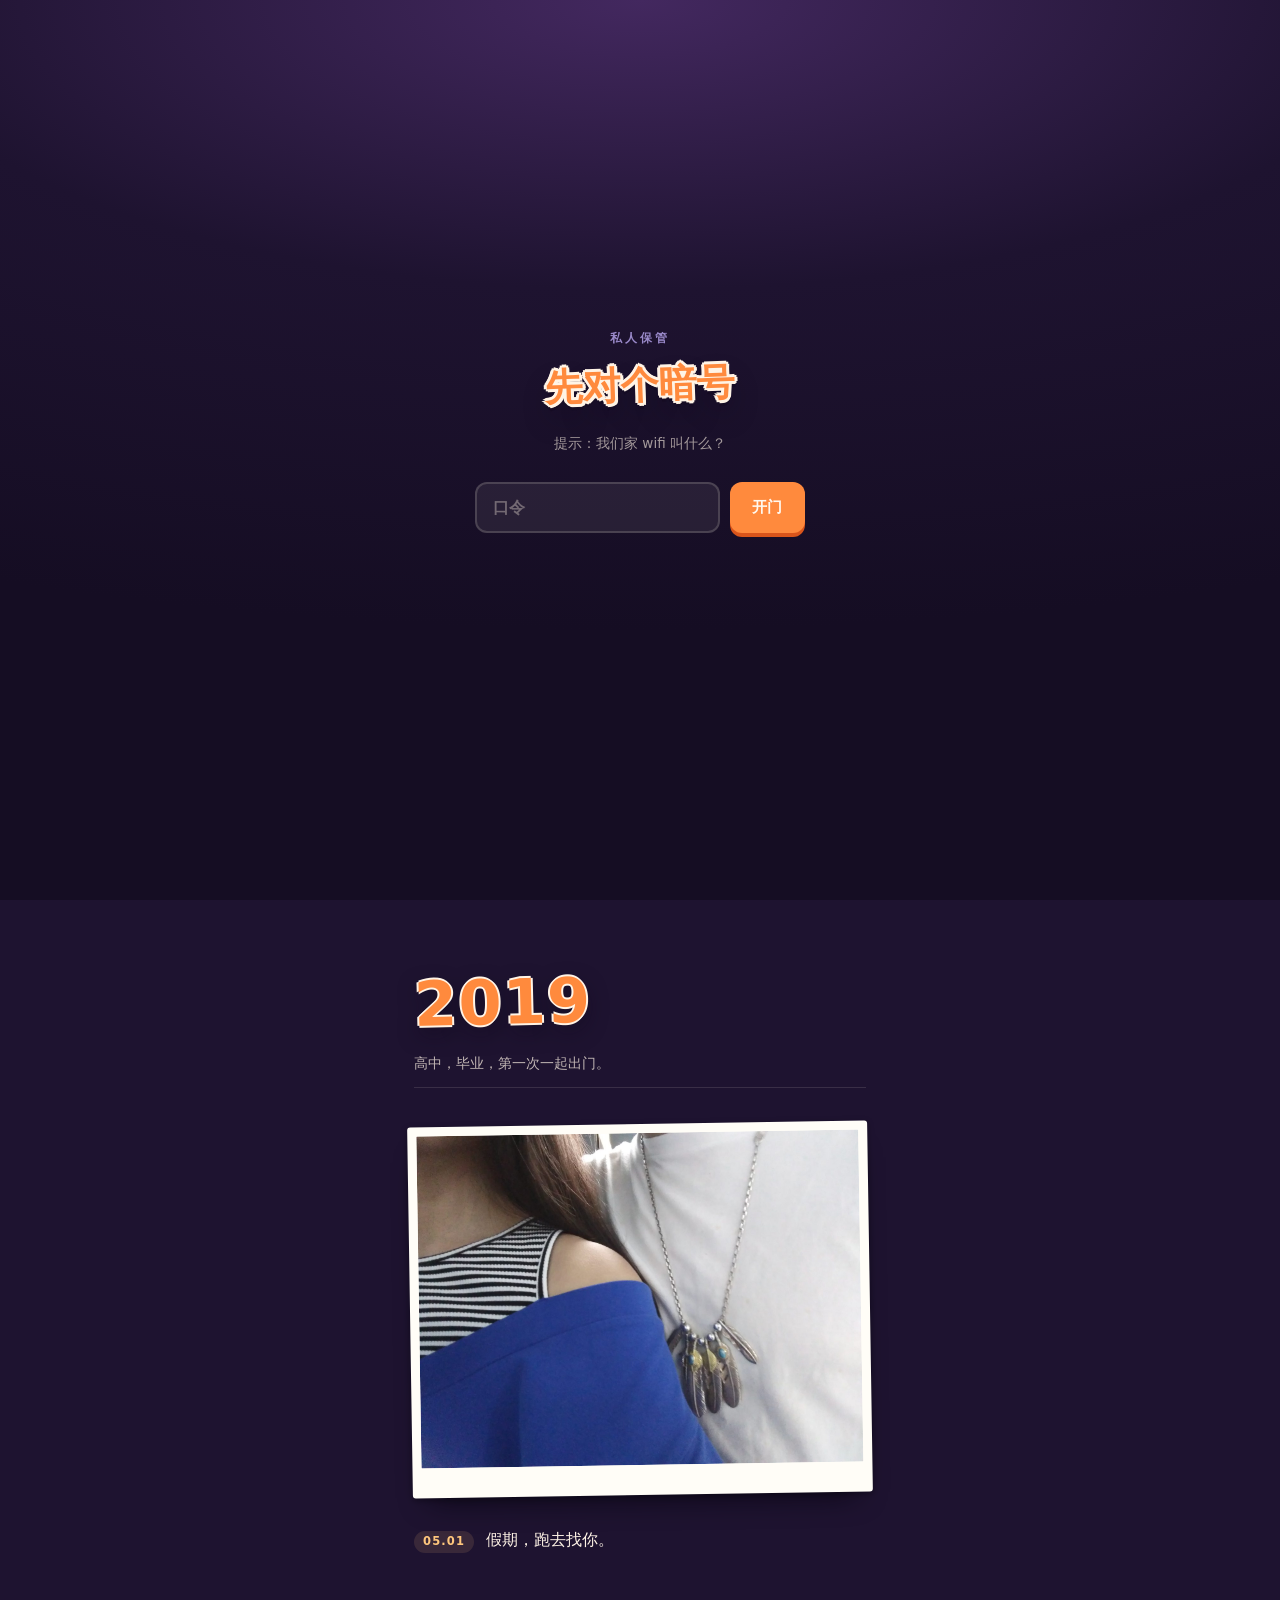
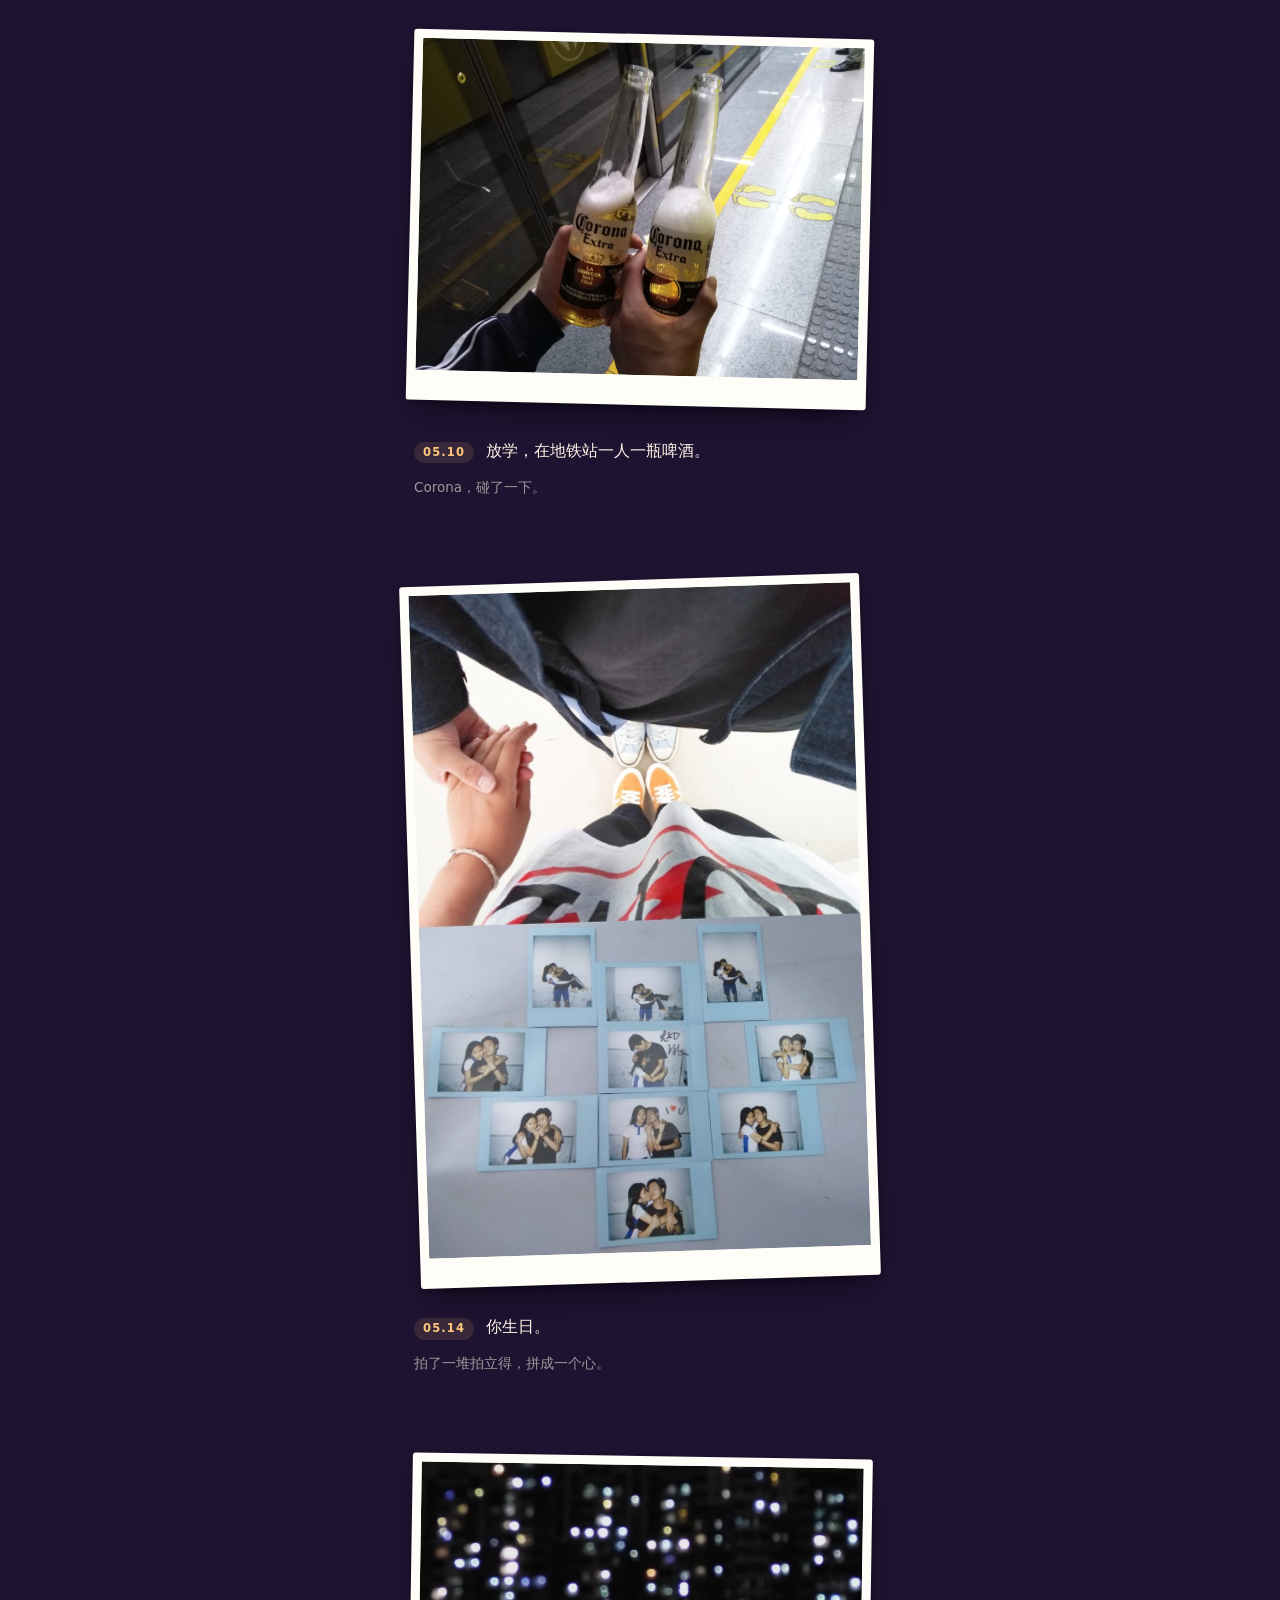
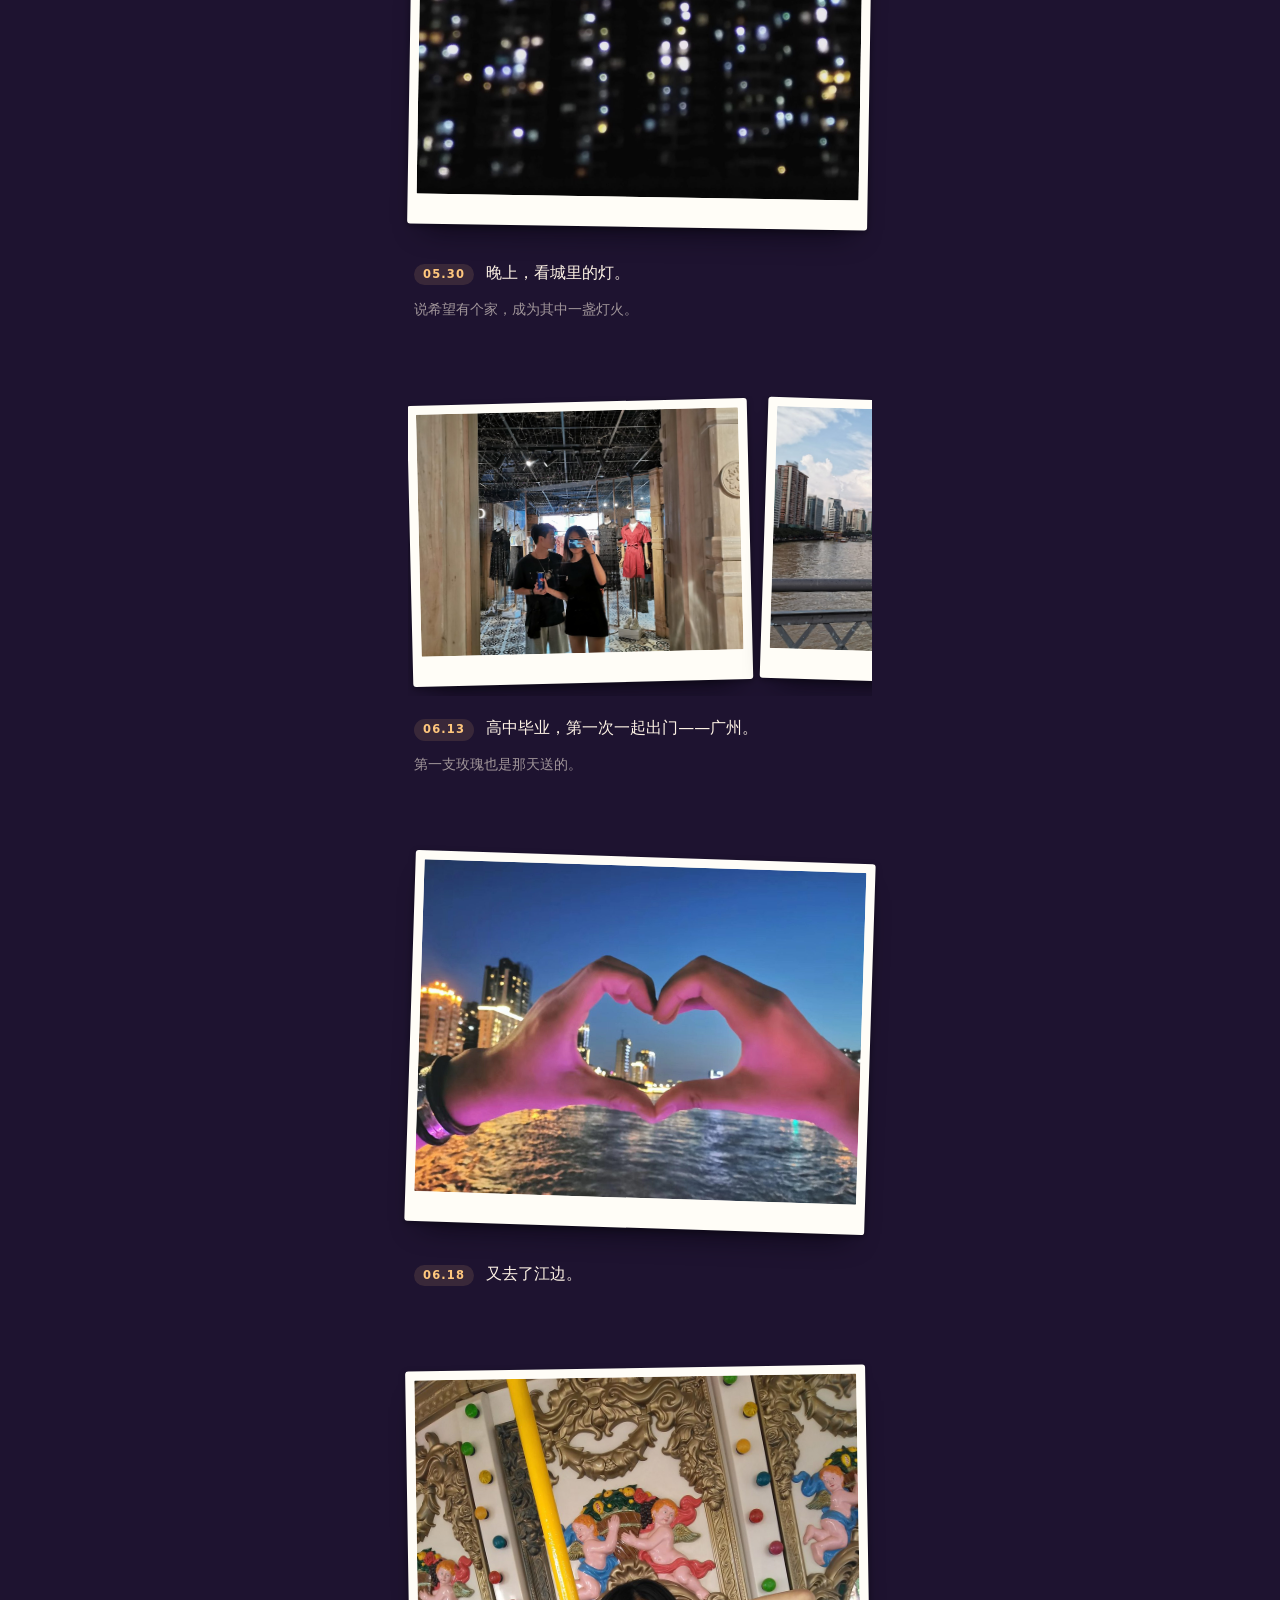
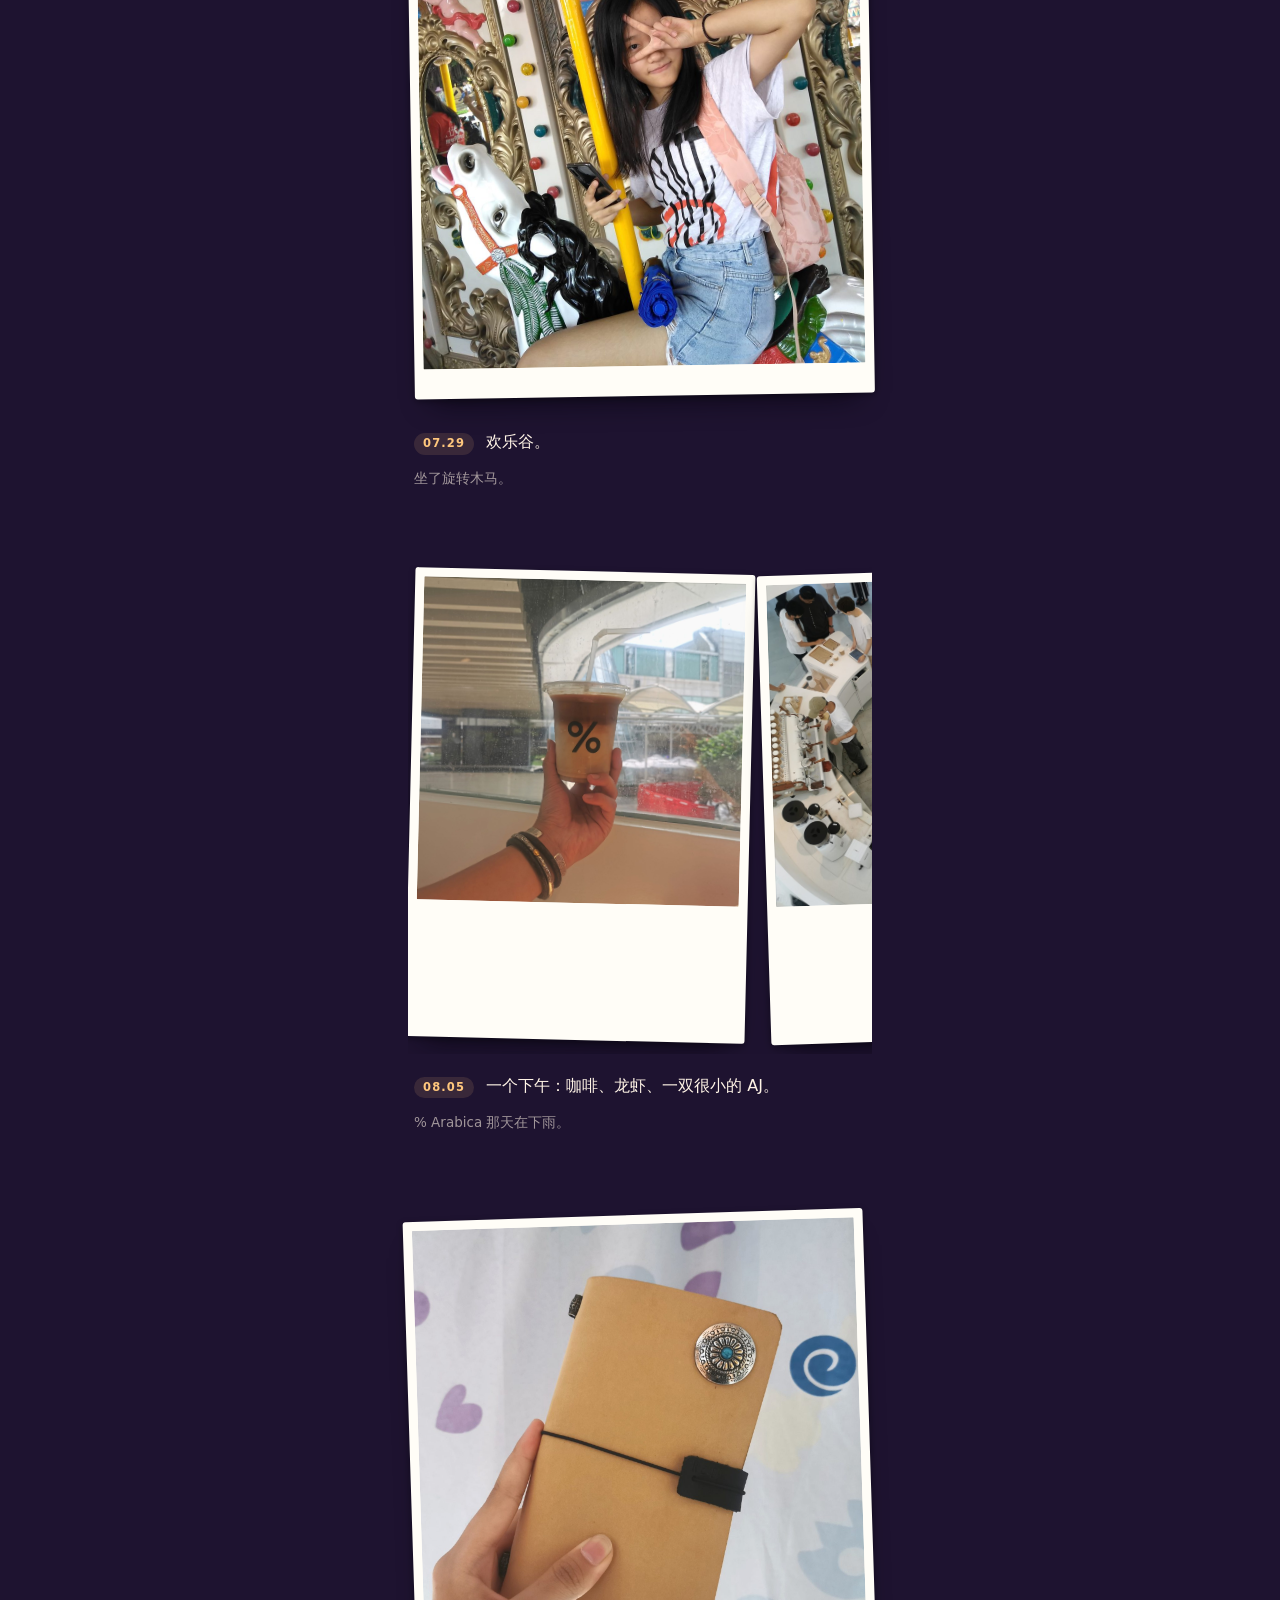
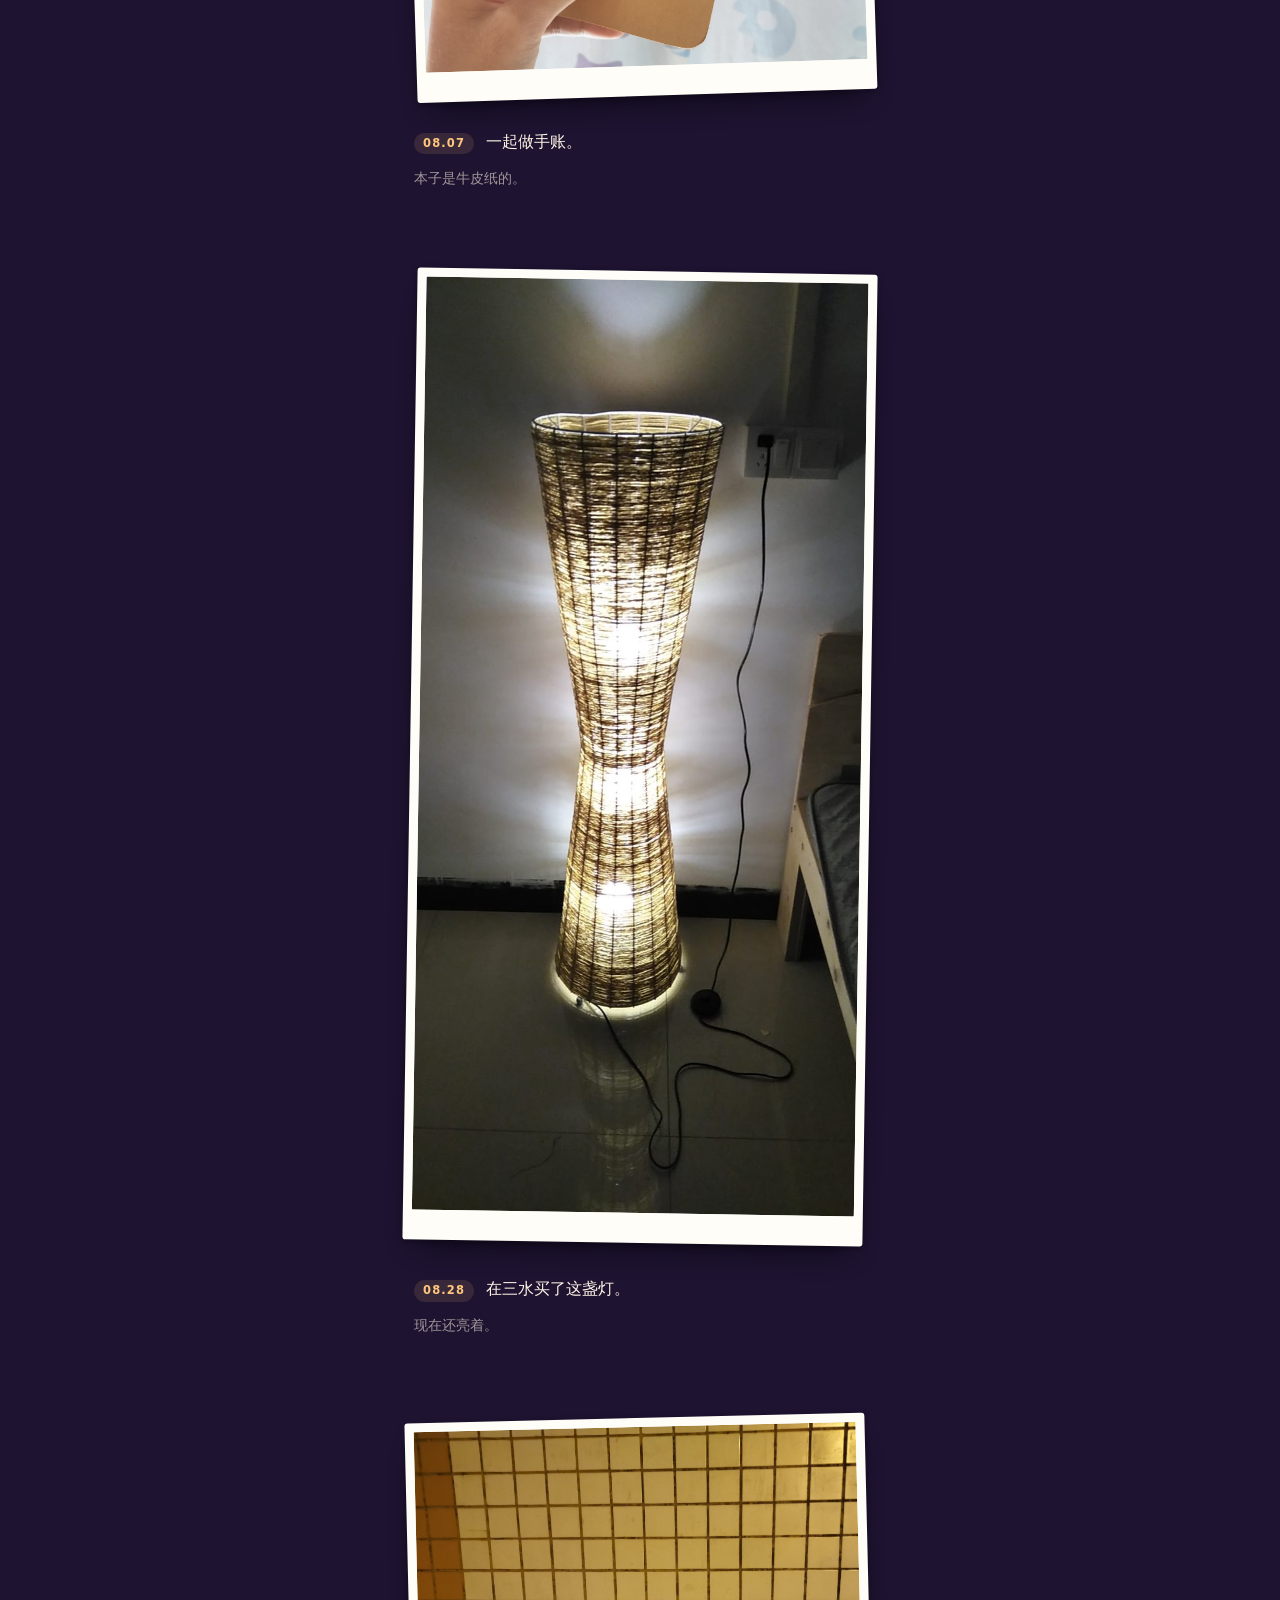
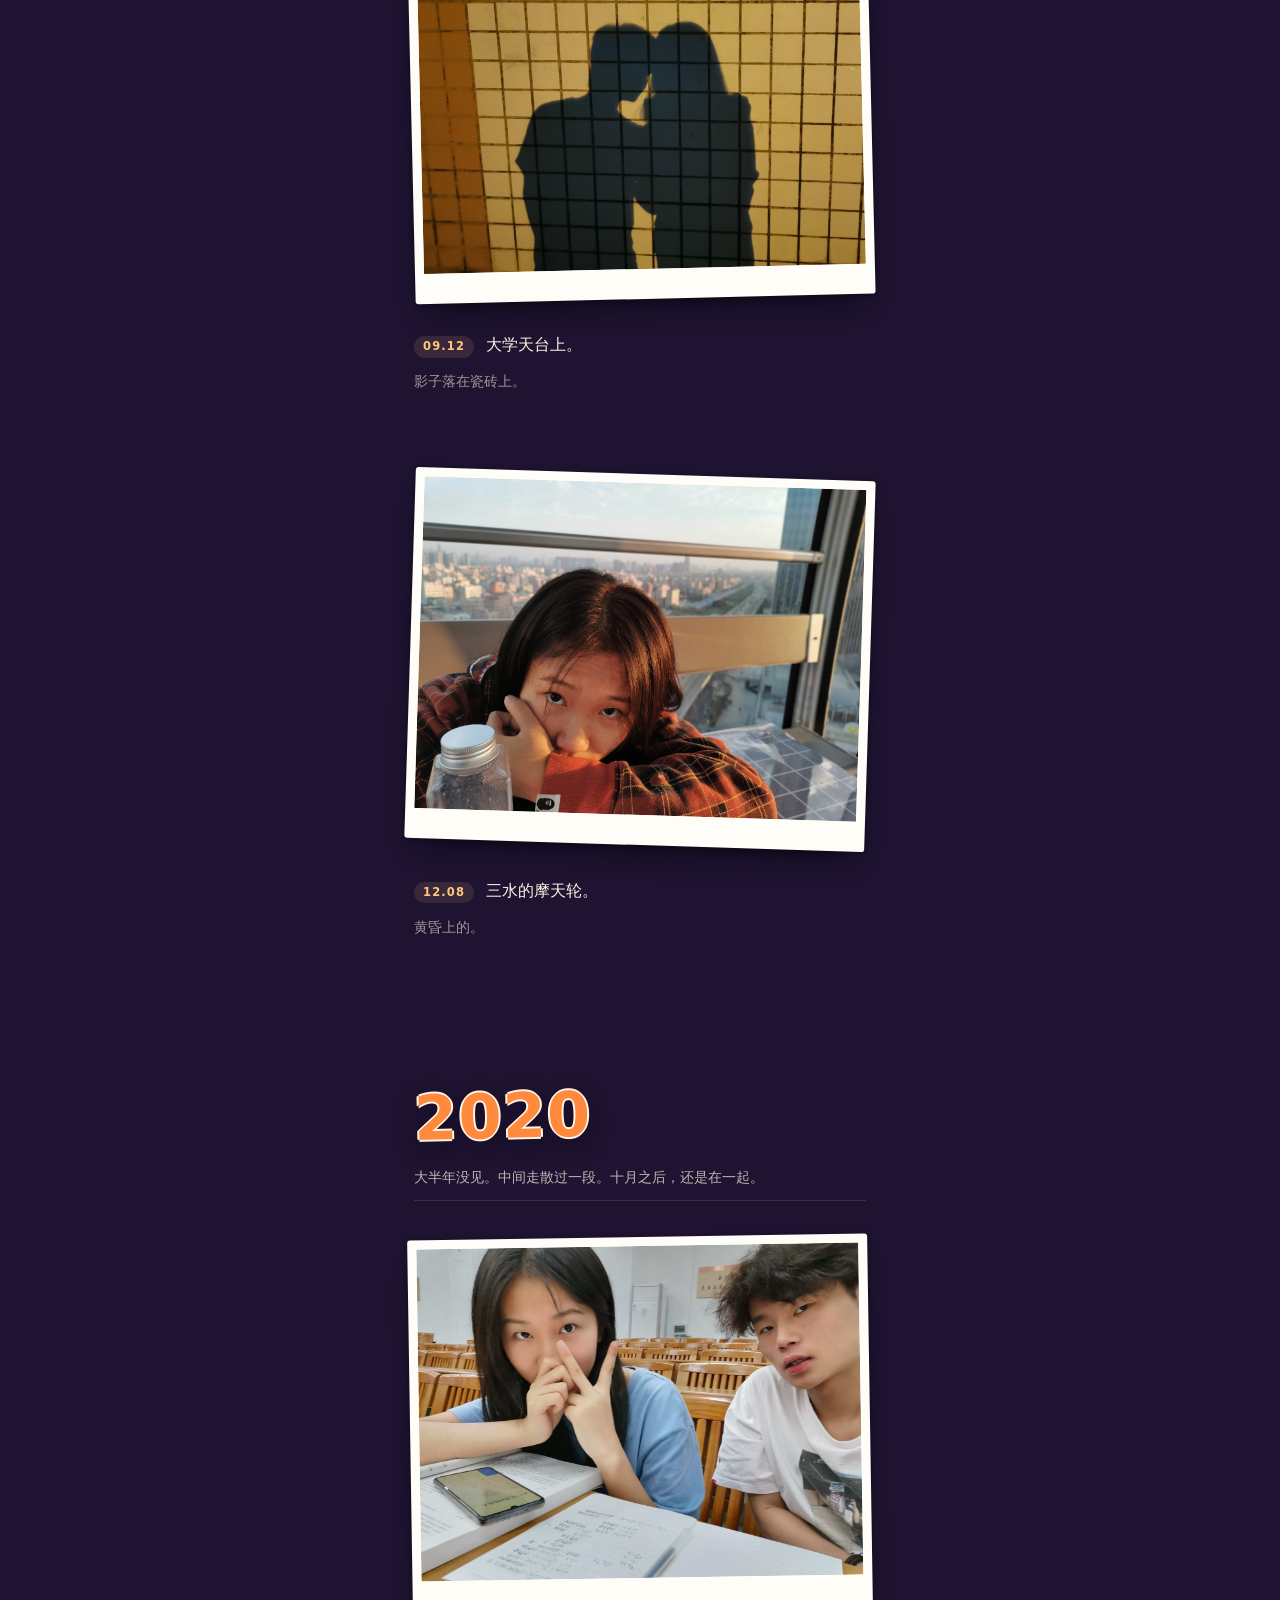
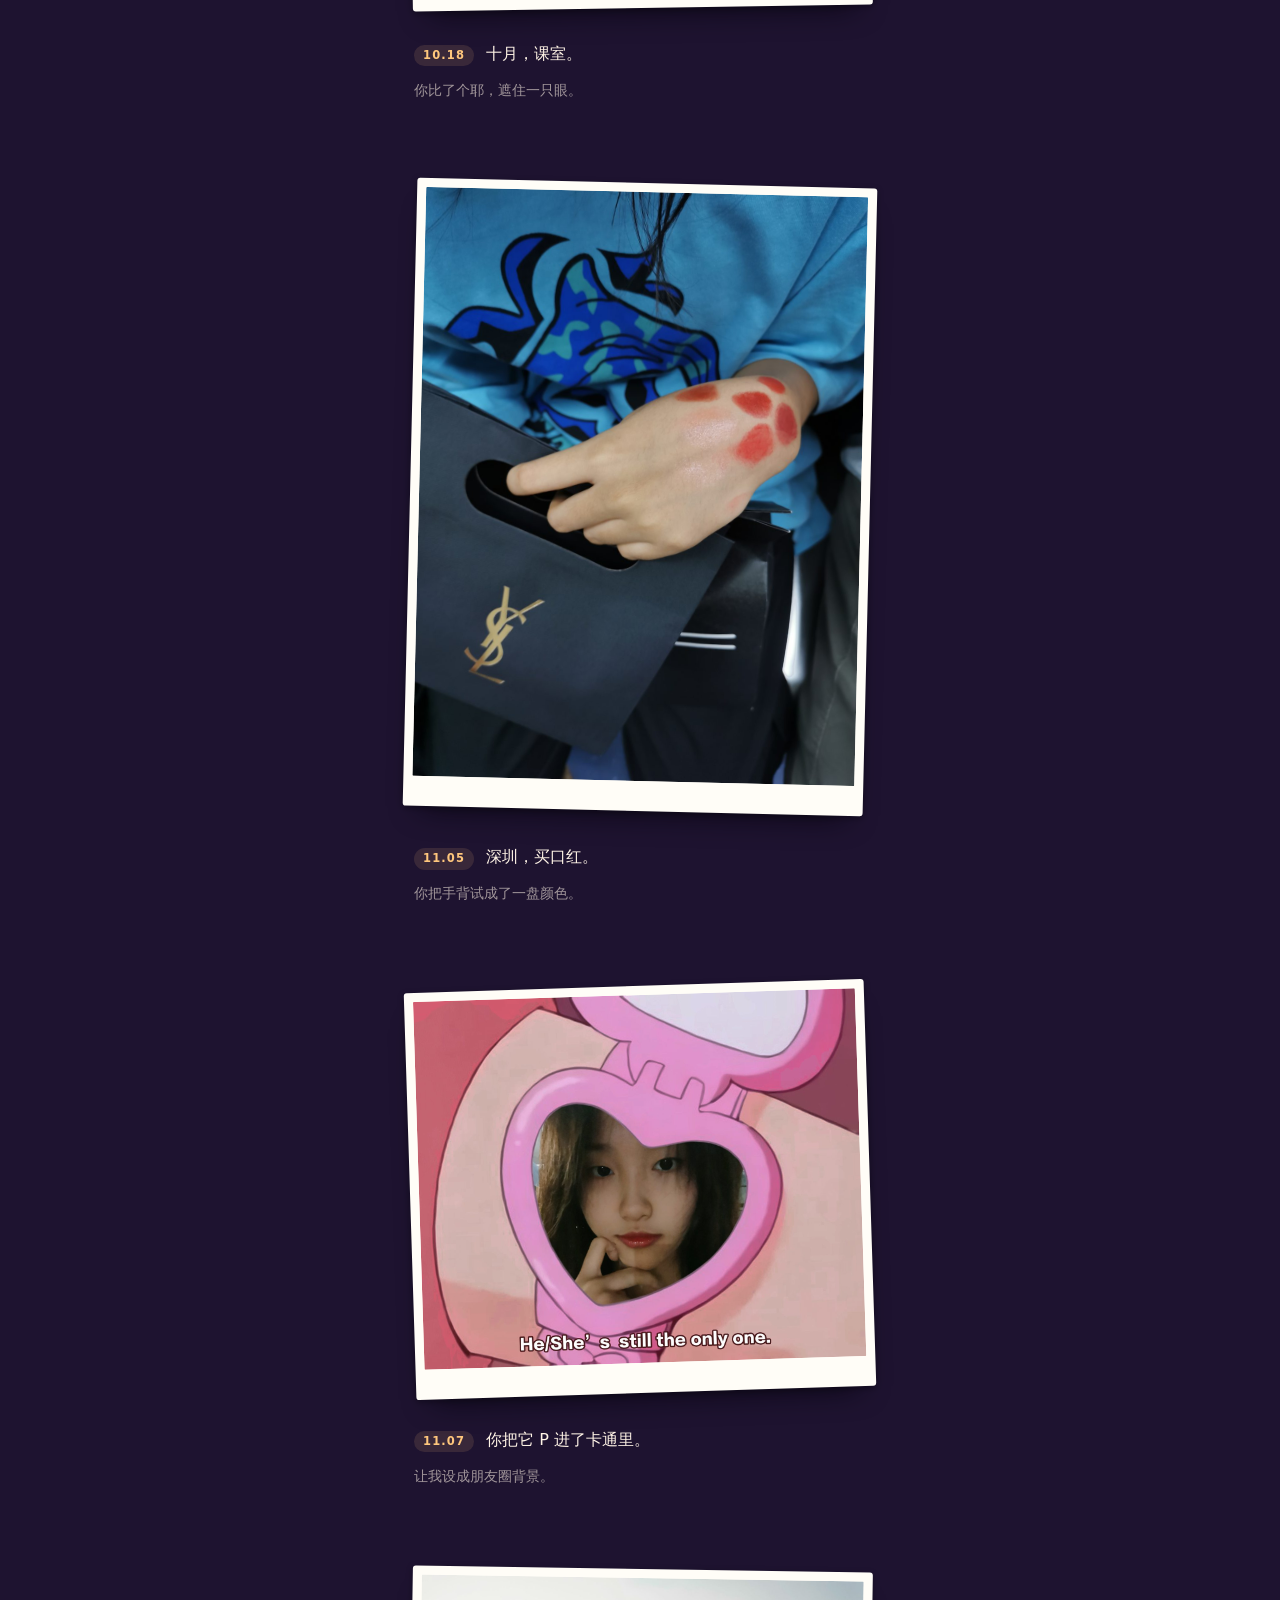
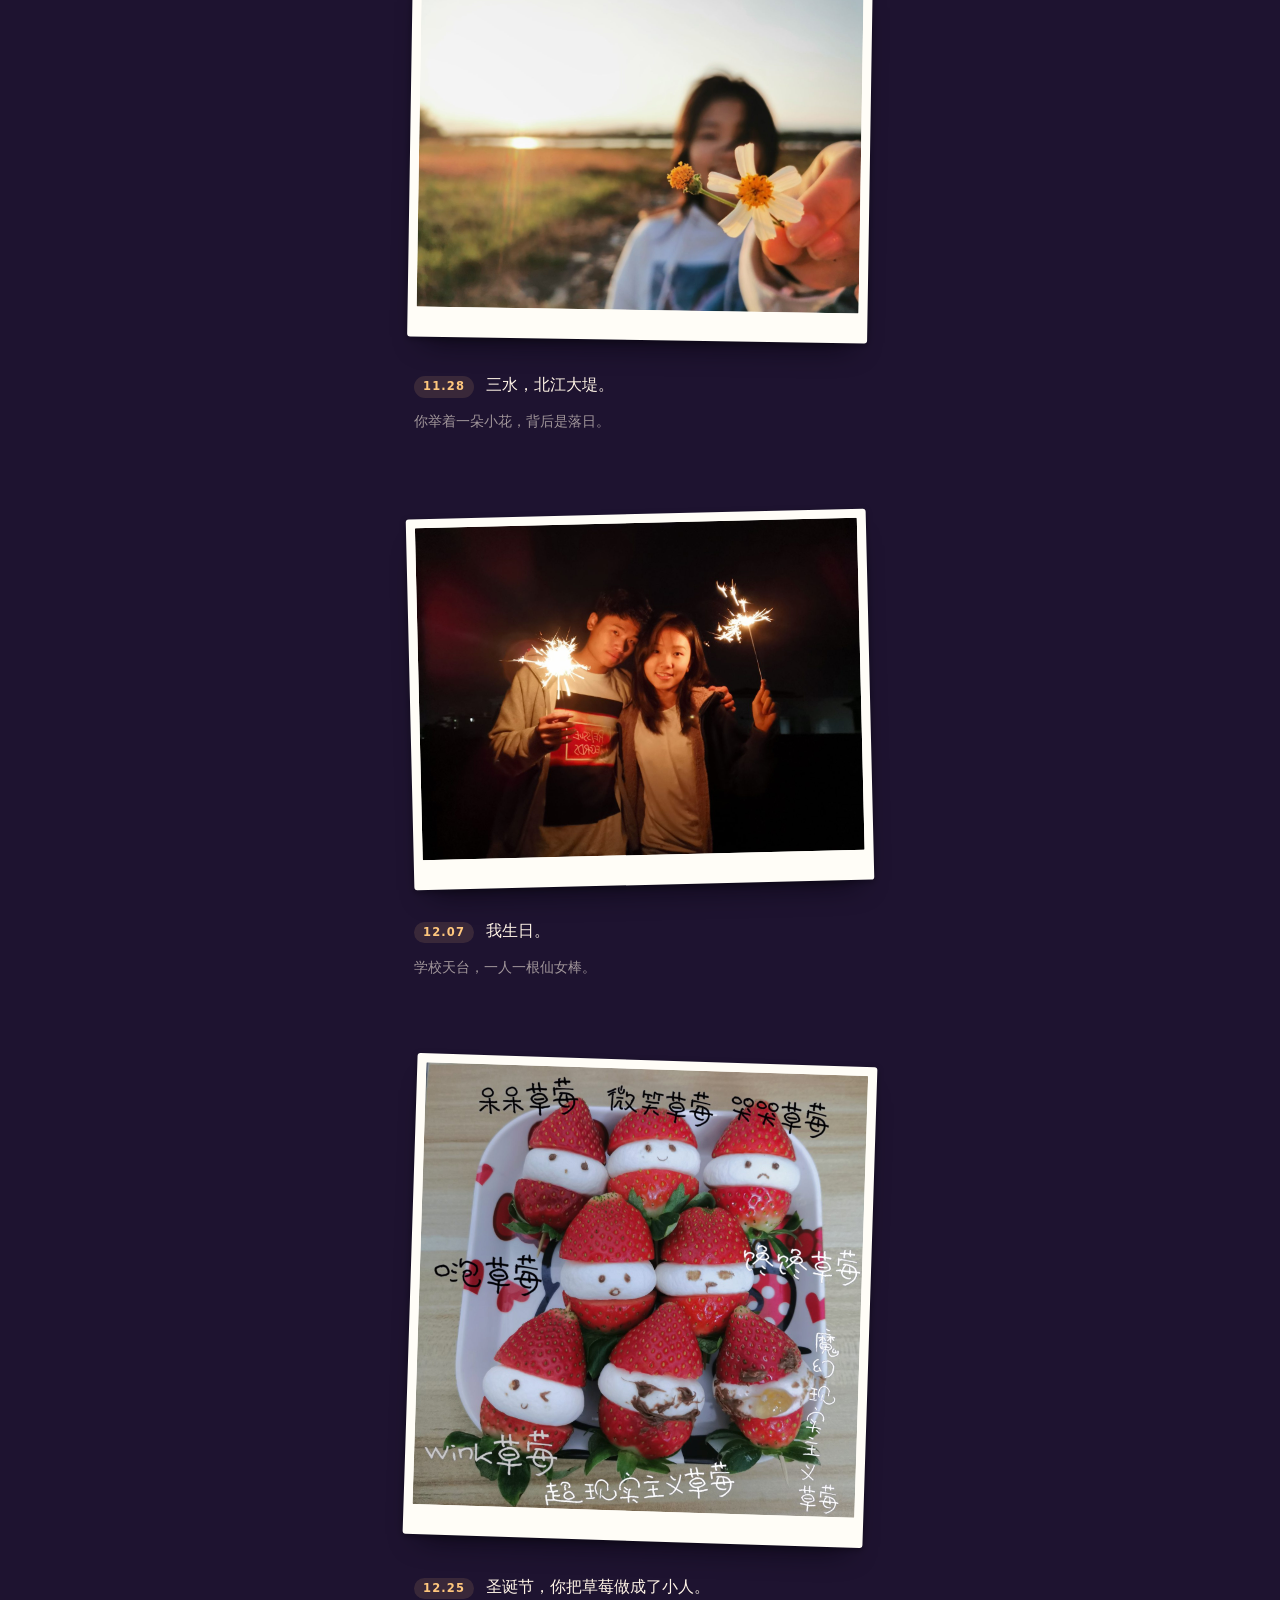
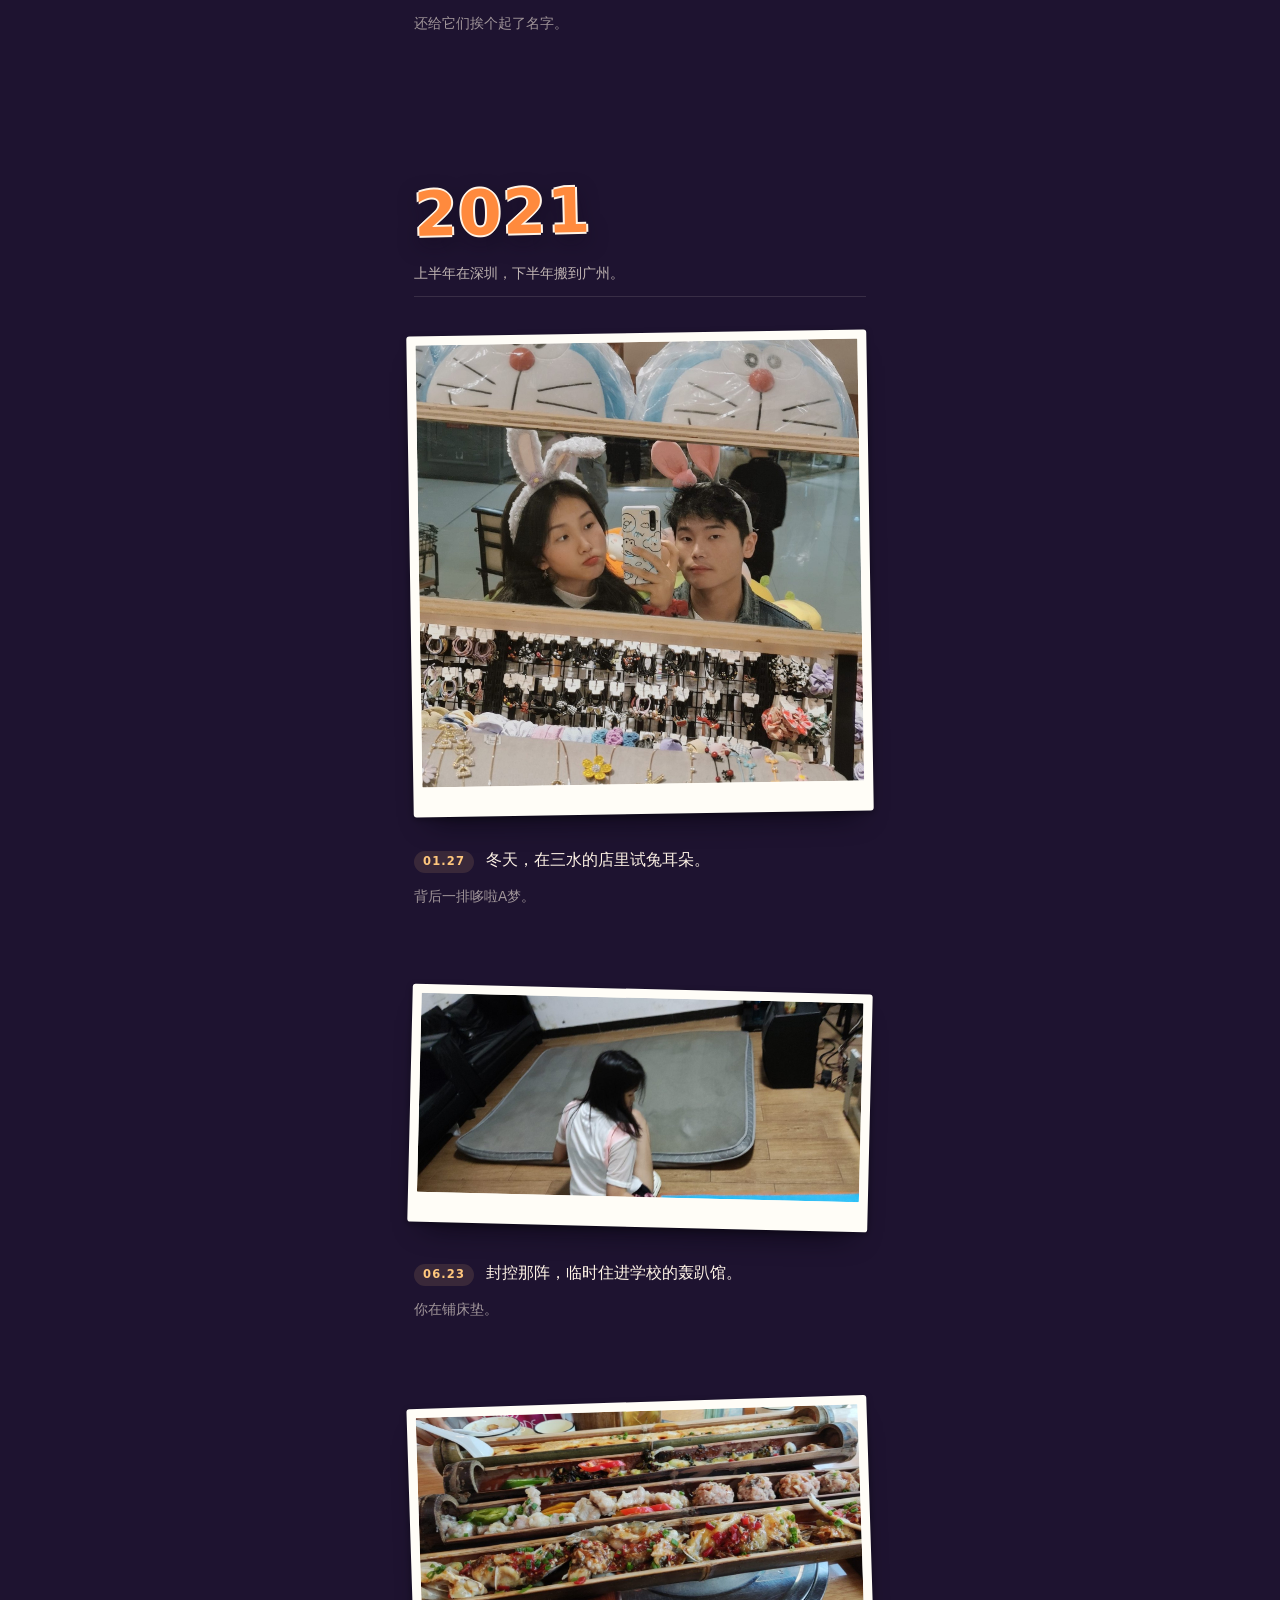
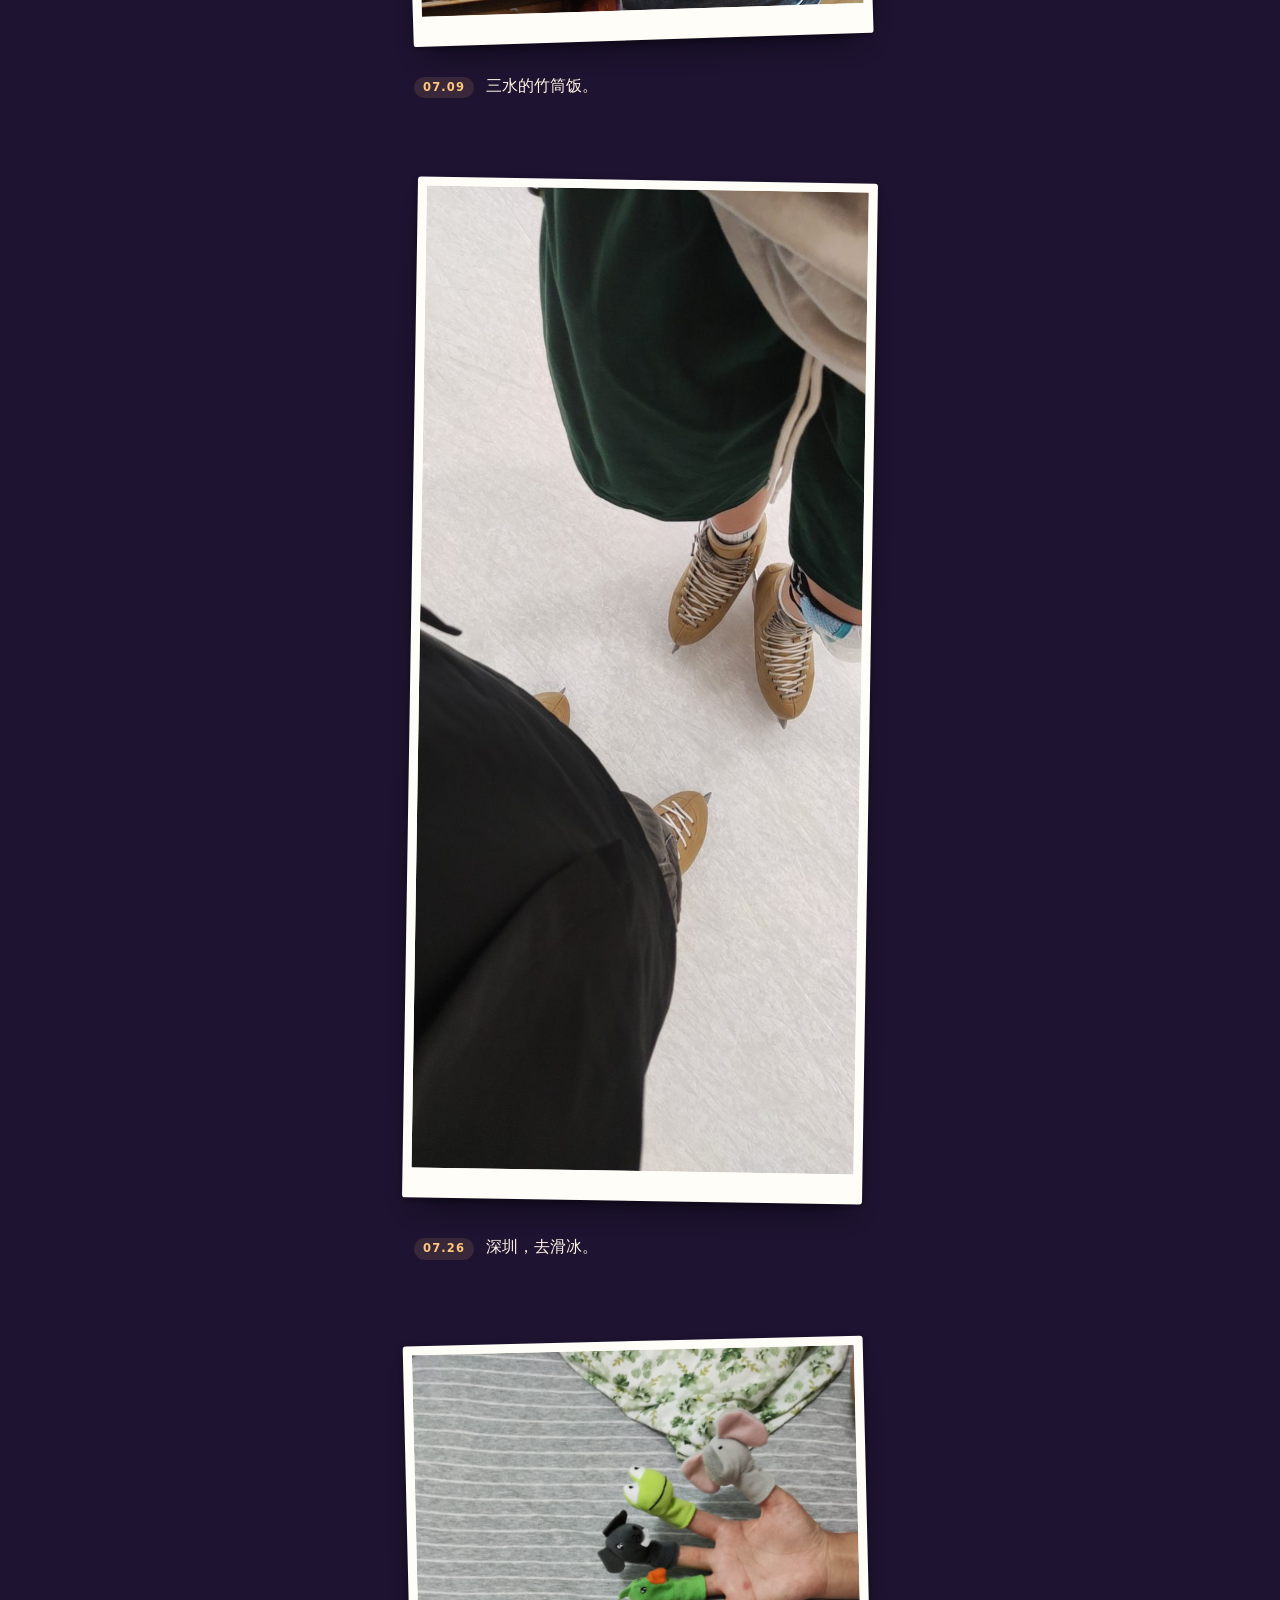
==== halloween/index.html @ 9ff9425e "Add the 2024 chapter Seven moments: the Chaozhou and Shantou coast in winter, the yellow branch carr" ====
<!DOCTYPE html>
<html lang="zh-CN" data-theme="halloween">
<head>
<meta charset="utf-8">
<meta name="viewport" content="width=device-width, initial-scale=1, viewport-fit=cover">
<meta name="theme-color" content="#1E1330">
<meta name="format-detection" content="telephone=no">
<meta name="robots" content="noindex, nofollow">

<title>不给糖就捣蛋</title>
<meta name="description" content="一张给你的小卡片">

<link rel="stylesheet" href="style.css?v=11">
</head>
<body>

<canvas class="sparks" id="sparks" aria-hidden="true"></canvas>
<div class="grain" aria-hidden="true"></div>
<div class="progress" id="progress" aria-hidden="true"></div>
<div class="year-chip" id="yearChip" aria-hidden="true"></div>

<!-- 口令门 -->
<div class="gate" id="gate">
  <div class="gate-inner">
    <p class="gate-kicker" id="gateKicker"></p>
    <h1 class="sticker gate-title" id="gateTitle"></h1>
    <p class="gate-hint" id="gateHint"></p>

    <form class="gate-form" id="gateForm" autocomplete="off">
      <input class="gate-input" id="gateInput" type="password" aria-label="口令" autocomplete="off" autocapitalize="off" spellcheck="false">
      <button class="gate-btn" id="gateBtn" type="submit"></button>
    </form>

    <p class="gate-wrong" id="gateWrong" aria-live="polite"></p>
  </div>
</div>

<div class="page">

  <!-- ============ 封面 ============ -->
  <header class="hero" id="top">
    <div class="moon" aria-hidden="true"></div>
    <div class="bats" aria-hidden="true">
      <span class="bat bat--1"></span>
      <span class="bat bat--2"></span>
      <span class="bat bat--3"></span>
    </div>

    <p class="kicker" id="coverKicker"></p>
    <h1 class="sticker hero-title" id="coverTitle"></h1>
    <p class="hero-sub" id="coverSub"></p>

    <button class="btn-start" id="startBtn" type="button"></button>
  </header>

  <!-- ============ 一年一章，由 JS 生成 ============ -->
  <main id="story"></main>

  <!-- ============ 收尾：门 → 给糖/捣蛋 → 信 ============ -->
  <section class="finale" id="finale">

    <div class="finale-block" id="finaleDoor">
      <p class="hint" id="finaleHint"></p>

      <button class="house" id="houseBtn" type="button" aria-label="敲门">
        <span class="roof" aria-hidden="true"></span>
        <span class="wall" aria-hidden="true">
          <span class="window window--l"></span>
          <span class="window window--r"></span>
          <span class="doorway">
            <span class="door-light"></span>
            <span class="door-leaf"><span class="knob"></span></span>
          </span>
        </span>
      </button>

      <p class="hint hint--knock" id="knockHint"></p>
    </div>

    <div class="finale-block" id="finaleChoice" hidden>
      <h2 class="sticker title" id="choiceTitle"></h2>
      <p class="sub" id="choiceSub"></p>

      <div class="choice-row">
        <button class="btn btn--accent" id="treatBtn" type="button"></button>
        <button class="btn btn--ghost" id="trickBtn" type="button"></button>
      </div>

      <p class="line" id="choiceLine"></p>
    </div>

    <div class="finale-block" id="finaleLetter" hidden>
      <p class="hint" id="envelopeHint"></p>

      <button class="envelope" id="envelopeBtn" type="button">
        <span class="env-back" aria-hidden="true"></span>
        <span class="env-note" aria-hidden="true"></span>
        <span class="env-front" aria-hidden="true"></span>
        <span class="env-flap" aria-hidden="true"></span>
        <span class="env-seal" aria-hidden="true">♥</span>
        <span class="sr-only">打开信</span>
      </button>

      <article class="letter" id="letter" hidden>
        <p class="letter-to" id="letterTo"></p>
        <div class="letter-body" id="letterBody"></div>
        <p class="letter-sign" id="letterSign" hidden>
          <span id="signText"></span>
          <small id="byeText"></small>
        </p>
      </article>

      <button class="replay" id="replayBtn" type="button" hidden></button>
    </div>

  </section>

  <footer class="foot" aria-hidden="true"></footer>

</div>

<nav class="year-rail" id="yearRail" hidden aria-label="年份"></nav>

<div class="lightbox" id="lightbox" hidden>
  <img id="lbImg" alt="">
  <p class="lb-cap" id="lbCap"></p>
</div>

<button class="sound" id="soundBtn" type="button" aria-label="声音开关">🔊</button>

<noscript>
  <p style="text-align:center;color:#FFF4E6;font:16px/1.6 sans-serif;padding:40px 20px">这个页面需要打开 JavaScript 才能看。</p>
</noscript>

<script src="config.js?v=11"></script>
<script src="app.js?v=11"></script>
</body>
</html>
---- halloween/style.css ----
/* =============================================================
   小卡片 · 样式
   主题色由 app.js 按 config.js 写入 :root
   ============================================================= */

:root{
  --ink:#2B1A3E;
  --night-1:#43285F;
  --night-2:#1E1330;
  --night-3:#150D23;
  --paper:#FFF4E6;
  --paper-2:#F3DFC6;
  --accent:#FF8A3D;
  --accent-deep:#D9551B;
  --second:#B9A7F0;
  --glow:#FFC77D;

  --zh: "PingFang SC", "HarmonyOS Sans SC", "Microsoft YaHei", "Noto Sans SC", system-ui, -apple-system, sans-serif;
  --round: ui-rounded, "SF Pro Rounded", "Hiragino Maru Gothic ProN", "PingFang SC", "Microsoft YaHei", system-ui, sans-serif;

  --ease: cubic-bezier(.22,.75,.28,1);
  --gut: clamp(20px, 6vw, 34px);
}

*, *::before, *::after{ box-sizing:border-box; }

html{
  scroll-behavior:smooth;
  -webkit-text-size-adjust:100%;
  text-size-adjust:100%;
}

body{
  margin:0;
  font-family:var(--zh);
  color:var(--paper);
  background:var(--night-2);
  -webkit-tap-highlight-color:transparent;
  overflow-x:hidden;
}

/* 固定的背景（不用 background-attachment:fixed，iOS 上会坏） */
body::before{
  content:'';
  position:fixed; inset:0; z-index:-2;
  background:
    radial-gradient(130% 70% at 50% -8%, var(--night-1) 0%, var(--night-2) 46%, var(--night-3) 100%);
}

.sparks{
  position:fixed; inset:0; z-index:-1;
  width:100%; height:100%;
  pointer-events:none;
}

.grain{
  position:fixed; inset:0; z-index:0; pointer-events:none;
  opacity:.045;
  background-image:url("data:image/svg+xml,%3Csvg xmlns='http://www.w3.org/2000/svg' width='180' height='180'%3E%3Cfilter id='n'%3E%3CfeTurbulence type='fractalNoise' baseFrequency='.85' numOctaves='3' stitchTiles='stitch'/%3E%3C/filter%3E%3Crect width='100%25' height='100%25' filter='url(%23n)'/%3E%3C/svg%3E");
}

.sr-only{
  position:absolute; width:1px; height:1px; padding:0; margin:-1px;
  overflow:hidden; clip:rect(0 0 0 0); white-space:nowrap; border:0;
}

/* -------------------------------------------------------------
   口令门
   ------------------------------------------------------------- */
body.is-locked{ overflow:hidden; }

.gate{
  position:fixed; inset:0; z-index:200;
  display:flex; align-items:center; justify-content:center;
  padding:26px;
  text-align:center;
  background:var(--night-2);
  background-image:
    radial-gradient(130% 70% at 50% 0%, var(--night-1) 0%, var(--night-2) 46%, var(--night-3) 100%);
  transition:opacity .65s ease, visibility .65s;
}
.gate[hidden]{ display:none; }
.gate.is-off{ opacity:0; visibility:hidden; pointer-events:none; }

.gate-inner{ width:100%; max-width:330px; }

.gate-kicker{
  margin:0 0 16px;
  font:600 11.5px/1 var(--round);
  letter-spacing:.26em;
  color:var(--second);
  opacity:.8;
}
.gate-title{
  margin:0;
  font-size:clamp(28px, 9vw, 38px);
  transform:rotate(-2deg);
  display:inline-block;
}
.gate-hint{
  margin:20px 0 26px;
  font-size:13.5px;
  line-height:1.8;
  color:var(--paper);
  opacity:.6;
}
.gate-form{ display:flex; gap:10px; }

.gate-input{
  flex:1; min-width:0;
  background:rgba(255,244,230,.07);
  border:2px solid rgba(255,244,230,.16);
  border-radius:12px;
  padding:14px 16px;
  color:var(--paper);
  font:600 16px/1.2 var(--zh);
  outline:none;
  -webkit-appearance:none;
  appearance:none;
  transition:border-color .25s ease, background .25s ease;
}
.gate-input:focus{ border-color:var(--second); background:rgba(255,244,230,.1); }
.gate-input::placeholder{ color:rgba(255,244,230,.35); }

.gate-btn{
  flex:none;
  border:0; border-radius:12px;
  padding:0 22px;
  background:var(--accent);
  color:#FFF8EF;
  font:800 15px/1 var(--round);
  letter-spacing:.05em;
  cursor:pointer;
  box-shadow:0 4px 0 var(--accent-deep);
  transition:transform .15s var(--ease), box-shadow .15s var(--ease);
}
.gate-btn:active{ transform:translateY(3px); box-shadow:0 1px 0 var(--accent-deep); }

.gate-wrong{
  margin:16px 0 0;
  min-height:1.4em;
  font-size:13px;
  color:var(--second);
}
.gate.is-wrong .gate-inner{ animation:shake .42s var(--ease); }

/* -------------------------------------------------------------
   顶部：进度条 / 年份标 / 声音
   ------------------------------------------------------------- */
.progress{
  position:fixed; top:0; left:0; z-index:80;
  height:2px; width:0;
  background:linear-gradient(90deg, var(--accent), var(--glow));
  box-shadow:0 0 10px rgba(255,199,125,.6);
  transition:width .1s linear;
}

.year-chip{
  position:fixed; z-index:70; top:14px; left:14px;
  padding:6px 12px; border-radius:999px;
  font:800 12px/1 var(--round); letter-spacing:.14em;
  color:var(--paper);
  background:rgba(16,9,26,.45);
  opacity:0; transform:translateY(-6px);
  transition:opacity .3s ease, transform .3s var(--ease);
  pointer-events:none;
}
.year-chip.is-on{ opacity:.95; transform:none; }

.sound{
  position:fixed; z-index:80; top:12px; right:12px;
  width:38px; height:38px;
  border:0; border-radius:50%;
  background:rgba(16,9,26,.45);
  color:var(--paper);
  font-size:15px; line-height:1;
  display:grid; place-items:center;
  cursor:pointer;
  transition:background .25s ease, opacity .25s ease;
}
.sound.is-off{ opacity:.45; }

/* 右侧年份导航 */
.year-rail{
  position:fixed; z-index:70; right:10px; top:50%;
  transform:translateY(-50%);
  display:flex; flex-direction:column; gap:12px;
  align-items:flex-end;
}
.year-rail[hidden]{ display:none; }
.year-rail a{
  display:flex; align-items:center; gap:7px;
  font:800 10px/1 var(--round); letter-spacing:.1em;
  color:var(--paper);
  text-decoration:none;
  opacity:.42;
  transition:opacity .25s ease;
}
.year-rail a::after{
  content:'';
  width:7px; height:7px; border-radius:50%;
  background:currentColor;
  transition:transform .25s var(--ease), box-shadow .25s ease;
}
.year-rail a.is-on{ opacity:1; color:var(--glow); }
.year-rail a.is-on::after{
  transform:scale(1.5);
  box-shadow:0 0 10px rgba(255,199,125,.85);
}

/* -------------------------------------------------------------
   页面骨架
   ------------------------------------------------------------- */
.page{
  position:relative; z-index:1;
  width:min(520px, 100%);
  margin:0 auto;
  padding:0 var(--gut) 90px;
}

/* -------------------------------------------------------------
   封面
   ------------------------------------------------------------- */
.hero{
  position:relative;
  min-height:100vh;
  min-height:100svh;
  display:flex; flex-direction:column;
  align-items:center; justify-content:center;
  text-align:center;
  padding:60px 0 70px;
  overflow:visible;
}

.moon{
  position:absolute;
  top:-40px; right:-30px;
  width:230px; height:230px;
  border-radius:50%;
  background:radial-gradient(circle at 38% 36%, #FFF6E2 0%, var(--paper-2) 62%, rgba(243,223,198,0) 72%);
  opacity:.9;
  pointer-events:none;
}
.moon::before{
  content:''; position:absolute; inset:0; border-radius:50%;
  background:
    radial-gradient(circle at 34% 62%, rgba(206,180,148,.30) 0 11%, rgba(206,180,148,0) 12%),
    radial-gradient(circle at 57% 40%, rgba(206,180,148,.24) 0 7%, rgba(206,180,148,0) 8%),
    radial-gradient(circle at 47% 79%, rgba(206,180,148,.18) 0 5%, rgba(206,180,148,0) 6%);
}
.moon::after{
  content:''; position:absolute; inset:-30px; border-radius:50%;
  background:radial-gradient(circle, rgba(255,199,125,.32) 0%, rgba(255,199,125,0) 68%);
}

.bats{ position:absolute; inset:0; pointer-events:none; }
html:not([data-theme="halloween"]) .bats{ display:none; }
.bat{
  position:absolute;
  width:34px; height:17px;
  background:no-repeat center/contain url("data:image/svg+xml,%3Csvg xmlns='http://www.w3.org/2000/svg' viewBox='0 0 100 50'%3E%3Cpath d='M50 21c-3-11-9-15-17-13-6-4-14-4-22 0 6 4 8 10 8 16 6-4 10-2 12 2 4-4 10-2 12 4 2 6 6 10 7 14 1-4 5-8 7-14 2-6 8-8 12-4 2-4 6-6 12-2 0-6 2-12 8-16-8-4-16-4-22 0-8-2-14 2-17 13z' fill='%23140B22'/%3E%3C/svg%3E");
  opacity:.7;
  animation:batDrift 9s ease-in-out infinite;
}
.bat--1{ top:22%; left:8%; }
.bat--2{ top:13%; left:56%; width:22px; height:11px; animation-delay:-4.5s; opacity:.5; }
.bat--3{ top:31%; left:76%; width:16px; height:8px; animation-delay:-7s; opacity:.4; }
@keyframes batDrift{
  0%,100%{ transform:translate(0,0) rotate(-4deg); }
  50%    { transform:translate(10px,-12px) rotate(5deg); }
}

.kicker{
  position:relative;
  margin:0 0 16px;
  font:600 12px/1 var(--round);
  letter-spacing:.24em;
  color:var(--second);
  opacity:.85;
}

.sticker{
  position:relative;
  color:var(--accent);
  text-shadow:
     3px 0 0 var(--paper), -3px 0 0 var(--paper),
     0 3px 0 var(--paper),  0 -3px 0 var(--paper),
     2px 2px 0 var(--paper), -2px 2px 0 var(--paper),
     2px -2px 0 var(--paper), -2px -2px 0 var(--paper),
     0 6px 0 rgba(15,8,26,.3),
     0 16px 26px rgba(15,8,26,.34);
}

.hero-title{
  position:relative;
  margin:0;
  font-family:var(--round);
  font-weight:900;
  font-size:clamp(32px, 10vw, 46px);
  line-height:1.18;
  transform:rotate(-2.2deg);
}

.hero-sub{
  position:relative;
  margin:26px 0 0;
  font-size:14px;
  line-height:2;
  white-space:pre-line;
  color:var(--paper);
  opacity:.78;
}

.btn-start{
  position:relative;
  margin-top:38px;
  font-family:var(--round);
  font-weight:800;
  font-size:15px;
  letter-spacing:.06em;
  color:#FFF8EF;
  background:var(--accent);
  border:0;
  padding:15px 32px;
  border-radius:999px;
  cursor:pointer;
  box-shadow:0 5px 0 var(--accent-deep), 0 16px 26px -10px rgba(10,5,18,.6);
  transition:transform .18s var(--ease), box-shadow .18s var(--ease);
}
.btn-start:active{ transform:translateY(4px); box-shadow:0 1px 0 var(--accent-deep); }

/* -------------------------------------------------------------
   一年一章
   ------------------------------------------------------------- */
.year{
  padding-top:40px;
}

.year-head{
  padding:34px 0 10px;
  border-bottom:1px solid rgba(255,244,230,.12);
}

.year-num{
  display:block;
  font-family:var(--round);
  font-weight:900;
  font-size:clamp(46px, 15vw, 62px);
  line-height:1;
  letter-spacing:.02em;
  color:var(--second);
  transform:rotate(-1.4deg);
  transform-origin:left center;
  opacity:.55;
  transition:opacity .8s ease, text-shadow .8s ease;
}
.year.is-lit .year-num{
  opacity:1;
  color:var(--accent);
  text-shadow:
     2px 0 0 var(--paper), -2px 0 0 var(--paper),
     0 2px 0 var(--paper),  0 -2px 0 var(--paper),
     0 8px 20px rgba(15,8,26,.5);
}

.year-line{
  margin:14px 0 0;
  font-size:14px;
  line-height:1.9;
  color:var(--paper);
  opacity:.72;
}

/* -------------------------------------------------------------
   一个个瞬间
   ------------------------------------------------------------- */
.moments{ padding-top:30px; }

.moment{
  margin:0 0 clamp(46px, 11vw, 74px);
  transition:opacity .9s var(--ease), transform .9s var(--ease);
}
body.js-ready .moment{ opacity:0; transform:translateY(26px); }
body.js-ready .moment.is-in{ opacity:1; transform:none; }

/* 照片条：1 张占满，多张可以左右滑 */
.photos{
  display:flex;
  gap:14px;
  overflow-x:auto;
  scroll-snap-type:x mandatory;
  padding:6px 2px 14px;
  margin:0 -6px;
  -webkit-overflow-scrolling:touch;
  scrollbar-width:none;
}
.photos::-webkit-scrollbar{ display:none; }
.photos.is-single{ overflow:visible; }

.photo{
  flex:0 0 74%;
  margin:0;
  padding:9px 9px 30px;
  background:#FFFDF7;
  border-radius:3px;
  box-shadow:
    0 18px 30px -18px rgba(6,3,12,.9),
    0 2px 6px rgba(6,3,12,.35);
  transform:rotate(var(--tilt, -1.4deg));
  scroll-snap-align:center;
  cursor:pointer;
  -webkit-touch-callout:none;
  transition:transform .5s var(--ease);
}
.photos.is-single .photo{ flex:0 0 100%; }

.photo img{
  display:block;
  width:100%;
  height:auto;
  border-radius:1px;
  background:#E9DDCB;
  transition:filter 1.2s ease, opacity 1.2s ease, transform 1.4s var(--ease);
}
body.js-ready .photo:not(.is-developed) img{
  filter:grayscale(1) brightness(.55) contrast(.92);
  opacity:.4;
  transform:scale(1.02);
}

.photo figcaption,
.photo .cap{
  display:block;
  margin-top:8px;
  font:600 11.5px/1.4 var(--zh);
  letter-spacing:.02em;
  color:rgba(43,26,62,.45);
}

.moment-text{
  display:flex;
  align-items:baseline;
  gap:12px;
  margin-top:18px;
}

.moment-date{
  flex:none;
  font:800 11.5px/1 var(--round);
  letter-spacing:.1em;
  color:var(--glow);
  padding:5px 9px;
  border-radius:999px;
  background:rgba(255,199,125,.12);
}

.moment-line{
  margin:0;
  font-size:16px;
  line-height:1.75;
  color:var(--paper);
}

.moment-note{
  margin:10px 0 0;
  font-size:13.5px;
  line-height:1.85;
  color:var(--paper);
  opacity:.58;
}
.moment-note:empty{ display:none; }

/* -------------------------------------------------------------
   收尾
   ------------------------------------------------------------- */
.finale{
  padding-top:80px;
  text-align:center;
}

.finale-block[hidden]{ display:none; }
.finale-block{ padding-top:20px; }

.hint{
  margin:0 0 6px;
  font-size:12.5px;
  letter-spacing:.16em;
  color:var(--second);
  opacity:.75;
}
.hint--knock{ margin:22px 0 0; min-height:1.4em; }

/* 房子 */
.house{
  position:relative;
  display:block;
  margin:26px auto 0;
  width:clamp(180px, 54vw, 232px);
  aspect-ratio:1 / 1.06;
  border:0; padding:0; background:none; cursor:pointer;
  -webkit-tap-highlight-color:transparent;
  filter:drop-shadow(0 22px 30px rgba(6,3,12,.55));
  transition:transform .3s var(--ease);
}
.house.is-knocking{ animation:knock .3s var(--ease); }
@keyframes knock{
  0%,100%{ transform:translateX(0) rotate(0); }
  30%    { transform:translateX(-3px) rotate(-.8deg); }
  65%    { transform:translateX(3px) rotate(.8deg); }
}
.roof{
  position:absolute; top:0; left:0; right:0; height:40%;
  background:var(--second);
  clip-path:polygon(50% 0%, 100% 100%, 0% 100%);
  border-radius:6px 6px 0 0;
}
.wall{
  position:absolute; top:36%; left:9%; right:9%; bottom:0;
  background:#3A2555;
  border-radius:10px 10px 8px 8px;
  box-shadow:inset 0 1px 0 rgba(255,255,255,.12);
}
.window{
  position:absolute; top:16%; width:19%; height:16%;
  border-radius:4px;
  background:var(--glow);
  box-shadow:0 0 18px 2px rgba(255,199,125,.5);
  transition:box-shadow .6s ease;
}
.window::after{
  content:''; position:absolute; inset:0;
  background:
    linear-gradient(to right, transparent 45%, #3A2555 45% 55%, transparent 55%),
    linear-gradient(to bottom, transparent 45%, #3A2555 45% 55%, transparent 55%);
  opacity:.9;
}
.window--l{ left:16%; }
.window--r{ right:16%; }

.doorway{
  position:absolute; left:50%; bottom:0; transform:translateX(-50%);
  width:36%; height:56%;
  border-radius:8px 8px 0 0;
  background:#1A0F2B;
  overflow:hidden;
  perspective:420px;
}
.door-light{
  position:absolute; inset:0;
  background:radial-gradient(120% 100% at 50% 100%, var(--glow) 0%, rgba(255,199,125,.35) 45%, rgba(255,199,125,0) 78%);
  opacity:0; transition:opacity .5s ease .25s;
}
.door-leaf{
  position:absolute; inset:0;
  background:linear-gradient(160deg, var(--accent-deep), #9C3712);
  border-radius:8px 8px 0 0;
  transform-origin:left center;
  transition:transform 1s cubic-bezier(.62,.02,.24,1);
  box-shadow:inset -2px 0 0 rgba(0,0,0,.18);
}
.knob{
  position:absolute; right:16%; top:52%;
  width:7px; height:7px; border-radius:50%;
  background:var(--glow);
  box-shadow:0 0 8px rgba(255,199,125,.8);
}
.house.is-open .door-leaf{ transform:rotateY(-84deg); }
.house.is-open .door-light{ opacity:1; }

/* 给糖 / 捣蛋 */
.title{
  margin:0;
  font-family:var(--round);
  font-weight:900;
  font-size:clamp(26px, 8vw, 36px);
  line-height:1.2;
  transform:rotate(-2deg);
  display:inline-block;
}
.sub{
  margin:14px 0 0;
  font-size:13.5px;
  line-height:1.9;
  color:var(--paper);
  opacity:.72;
}
.choice-row{
  display:flex; gap:14px; justify-content:center;
  margin-top:26px;
}
.btn{
  font-family:var(--round);
  font-weight:800;
  font-size:15px;
  letter-spacing:.04em;
  border:0; cursor:pointer;
  padding:14px 28px;
  border-radius:999px;
  transition:transform .18s var(--ease), box-shadow .18s var(--ease), opacity .3s ease;
  -webkit-tap-highlight-color:transparent;
}
.btn--accent{
  background:var(--accent);
  color:#FFF8EF;
  box-shadow:0 5px 0 var(--accent-deep), 0 14px 20px -8px rgba(6,3,12,.6);
}
.btn--ghost{
  background:transparent;
  color:var(--paper);
  box-shadow:inset 0 0 0 2.5px rgba(255,244,230,.5);
}
.btn:active{ transform:translateY(4px); box-shadow:0 1px 0 var(--accent-deep); }
.btn--ghost:active{ transform:translateY(2px) scale(.98); }
.btn.is-dim{ opacity:.25; transform:scale(.94); pointer-events:none; }
.btn.is-picked{ transform:translateY(4px) scale(.97); }

.line{
  margin:24px 0 0;
  min-height:1.8em;
  font-size:15px;
  line-height:1.8;
  color:var(--paper);
}

/* 信 */
.envelope{
  position:relative;
  display:block;
  margin:26px auto 0;
  width:clamp(186px, 56vw, 232px);
  aspect-ratio:3 / 2;
  border:0; padding:0; background:none; cursor:pointer;
  -webkit-tap-highlight-color:transparent;
  perspective:700px;
  transition:transform .5s var(--ease), opacity .45s ease;
}
.envelope:active{ transform:scale(.97); }
.env-back{
  position:absolute; inset:0;
  background:var(--paper-2);
  border-radius:9px;
  box-shadow:0 16px 26px -14px rgba(6,3,12,.6);
}
.env-note{
  position:absolute; left:8%; right:8%; top:6%; height:64%;
  background:#fffdf7;
  border-radius:4px;
  box-shadow:0 2px 8px rgba(43,26,62,.12);
}
.env-front{
  position:absolute; inset:0;
  background:linear-gradient(170deg, #FFFCF6, #F7E8D2);
  clip-path:polygon(0 100%, 0 12%, 50% 58%, 100% 12%, 100% 100%);
  border-radius:9px;
}
.env-flap{
  position:absolute; top:0; left:0; right:0; height:62%;
  background:linear-gradient(180deg, #F2DFC4, #E4CCA9);
  clip-path:polygon(0 0, 100% 0, 50% 100%);
  border-radius:9px 9px 0 0;
  transform-origin:top center;
  transition:transform .65s cubic-bezier(.6,.05,.3,1);
  backface-visibility:hidden;
  filter:drop-shadow(0 2px 3px rgba(43,26,62,.20));
}
.envelope.is-open .env-flap{ transform:rotateX(-172deg); }
.env-seal{
  position:absolute; left:50%; top:53%;
  transform:translate(-50%,-50%);
  width:44px; height:44px; border-radius:50%;
  display:grid; place-items:center;
  background:var(--accent);
  color:#FFF8EF;
  font-size:18px;
  box-shadow:0 3px 8px rgba(43,26,62,.28);
  transition:opacity .3s ease, transform .4s var(--ease);
}
.envelope.is-open .env-seal{ opacity:0; transform:translate(-50%,-50%) scale(.5); }

.letter{
  width:100%;
  margin:28px auto 0;
  background:#FFFDF7;
  border-radius:14px;
  padding:clamp(26px, 7vw, 36px) clamp(20px, 6vw, 30px) clamp(24px, 6vw, 32px);
  box-shadow:
    0 26px 46px -28px rgba(6,3,12,.85),
    0 1px 0 rgba(255,255,255,.9) inset;
  text-align:left;
  color:var(--ink);
  animation:unfold .7s var(--ease) both;
  transform-origin:top center;
}
.letter[hidden]{ display:none; }
@keyframes unfold{
  from{ opacity:0; transform:scaleY(.86) translateY(-10px); }
  to  { opacity:1; transform:none; }
}
.letter-to{
  margin:0 0 18px;
  font-family:var(--round);
  font-weight:800;
  font-size:17px;
  color:var(--accent-deep);
}
.letter-body p{
  margin:0 0 15px;
  font-size:clamp(16px, 4.3vw, 17.5px);
  line-height:2;
  color:rgba(43,26,62,.9);
  min-height:1px;
}
.letter-body p:last-child{ margin-bottom:0; }
.letter-sign{
  margin:26px 0 0;
  text-align:right;
  font-family:var(--round);
  font-weight:800;
  font-size:15px;
  color:var(--accent-deep);
}
.letter-sign small{
  display:block;
  margin-top:26px;
  padding-top:18px;
  border-top:1px solid rgba(43,26,62,.1);
  text-align:center;
  font-family:var(--zh);
  font-weight:600;
  font-size:14px;
  line-height:1.6;
  letter-spacing:.04em;
  color:rgba(43,26,62,.55);
}

.replay{
  margin-top:30px;
  background:none; border:0; padding:10px 16px;
  font:700 13px/1 var(--round);
  letter-spacing:.14em;
  color:rgba(255,244,230,.5);
  text-decoration:underline;
  text-underline-offset:5px;
  cursor:pointer;
}
.replay[hidden]{ display:none; }

.foot{ height:40px; }

/* -------------------------------------------------------------
   撒糖 / 抖一下
   ------------------------------------------------------------- */
.candy{
  position:fixed; top:-32px; z-index:60;
  font-style:normal; font-size:20px;
  pointer-events:none;
  animation:fall 2.6s ease-in forwards;
}
@keyframes fall{
  0%  { opacity:0; transform:translateY(-10px) scale(.6) rotate(0); }
  15% { opacity:1; }
  100%{ opacity:0; transform:translateY(105vh) scale(1.05) rotate(var(--spin,140deg)); }
}

body.is-shaking{ animation:shake .42s var(--ease); }
@keyframes shake{
  0%,100%{ transform:translate(0,0) rotate(0); }
  20%{ transform:translate(-6px,2px) rotate(-.4deg); }
  45%{ transform:translate(6px,-2px) rotate(.4deg); }
  70%{ transform:translate(-3px,1px) rotate(-.2deg); }
}

/* -------------------------------------------------------------
   看大图
   ------------------------------------------------------------- */
.lightbox{
  position:fixed; inset:0; z-index:95;
  display:flex; flex-direction:column;
  align-items:center; justify-content:center;
  gap:16px;
  padding:26px;
  background:rgba(8,4,14,.94);
  animation:lbIn .25s ease;
}
.lightbox[hidden]{ display:none; }
@keyframes lbIn{ from{ opacity:0 } to{ opacity:1 } }
.lightbox img{
  max-width:100%; max-height:74vh;
  object-fit:contain;
  border-radius:4px;
  box-shadow:0 30px 60px -30px #000;
}
.lb-cap{
  margin:0;
  font-size:13.5px;
  line-height:1.7;
  text-align:center;
  color:rgba(255,244,230,.7);
  max-width:34em;
}

/* -------------------------------------------------------------
   焦点
   ------------------------------------------------------------- */
:where(button, a):focus-visible{
  outline:3px solid var(--second);
  outline-offset:4px;
  border-radius:14px;
}

/* -------------------------------------------------------------
   自适应
   ------------------------------------------------------------- */
@media (max-width:380px){
  .photo{ flex-basis:84%; }
  .moment-line{ font-size:15px; }
}
@media (min-width:700px){
  .page{ padding-bottom:120px; }
  .moon{ width:300px; height:300px; top:-60px; right:-40px; }
}
@media (prefers-reduced-motion: reduce){
  html{ scroll-behavior:auto; }
  *, *::before, *::after{
    animation-duration:.001ms !important;
    animation-iteration-count:1 !important;
    transition-duration:.001ms !important;
  }
}
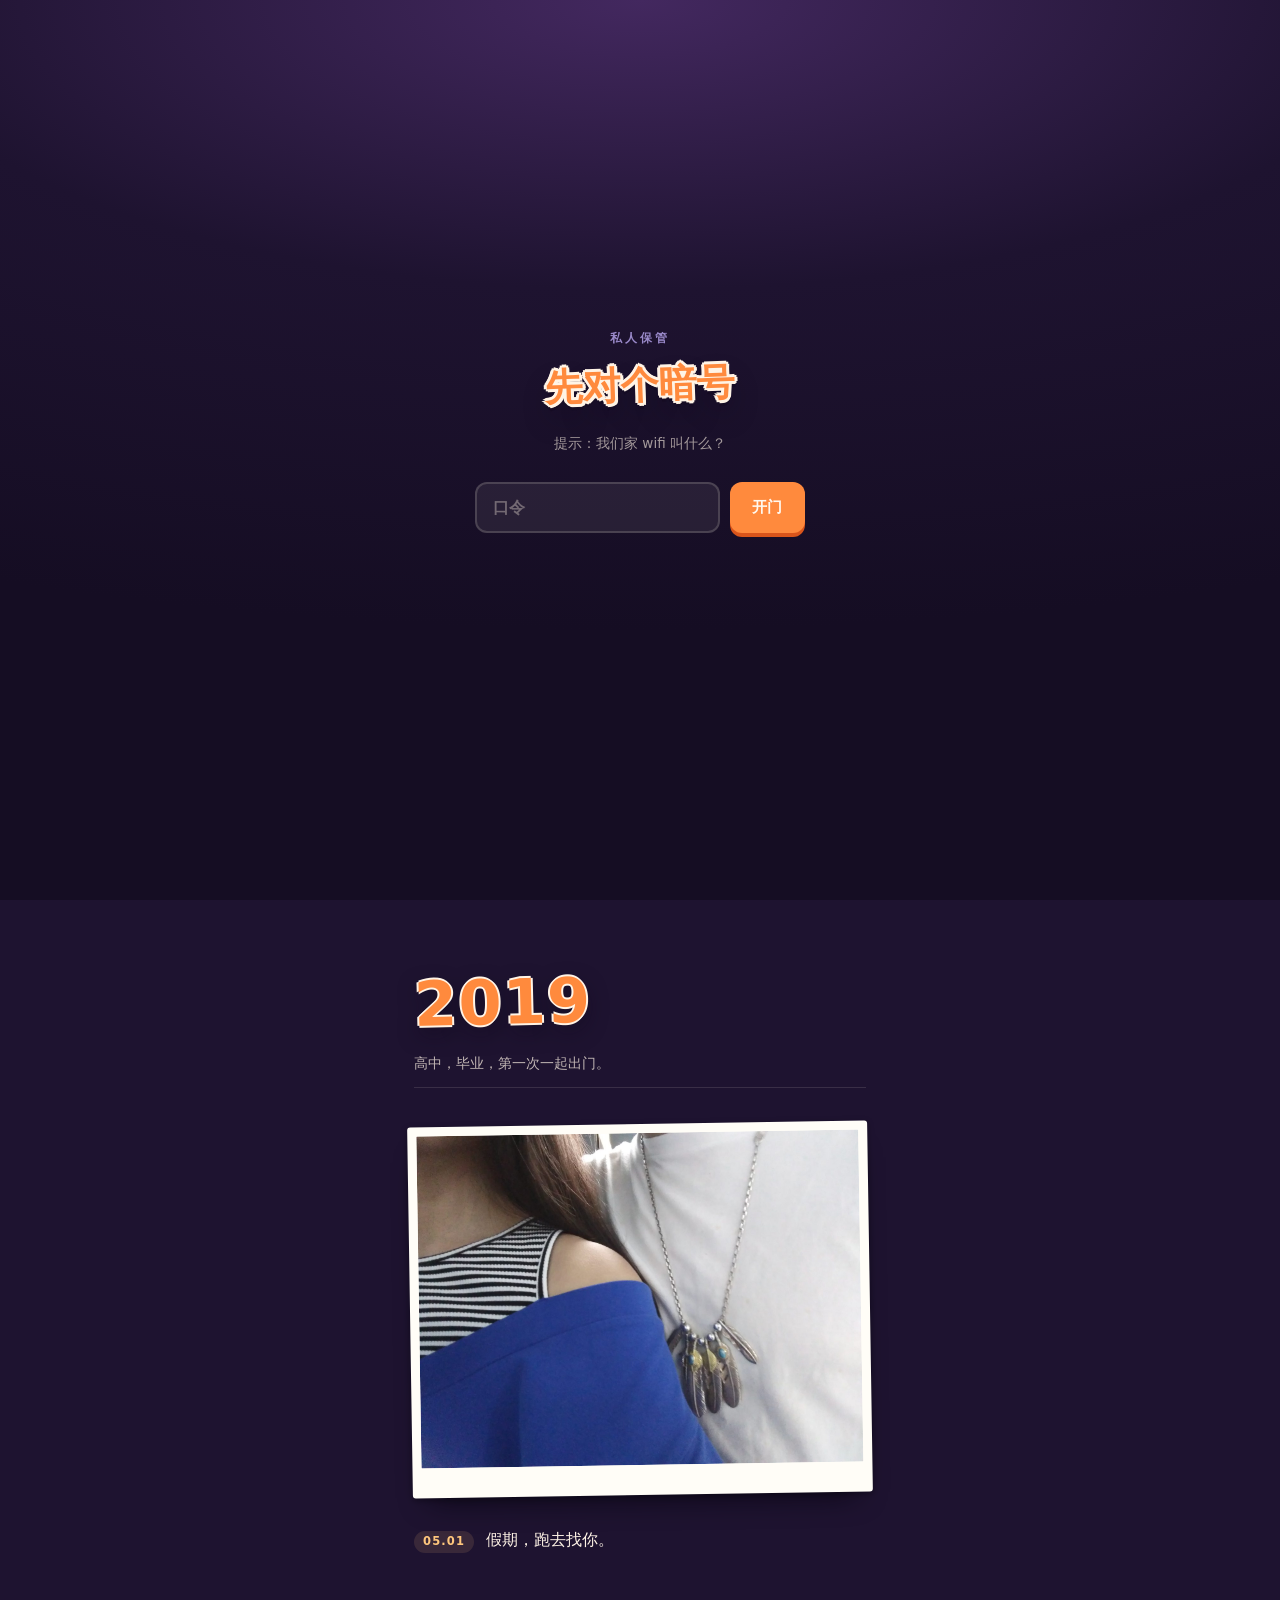
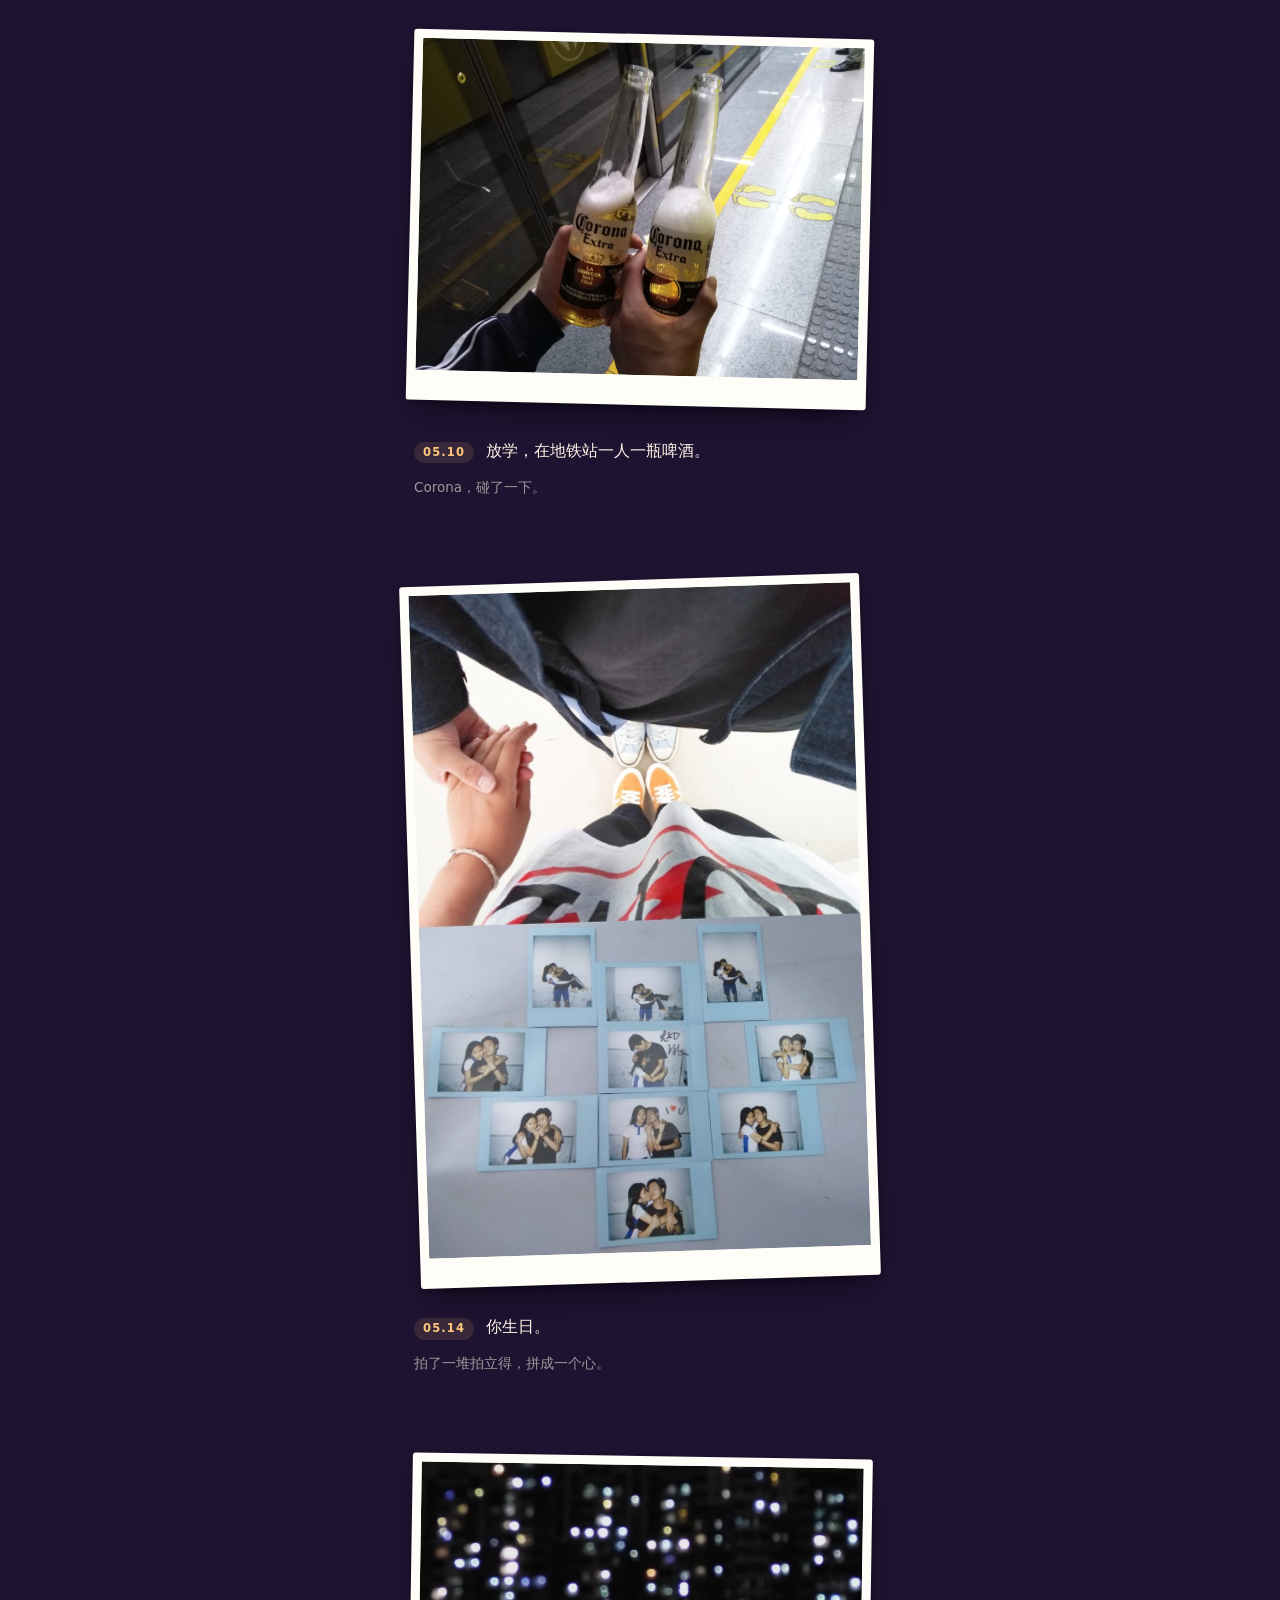
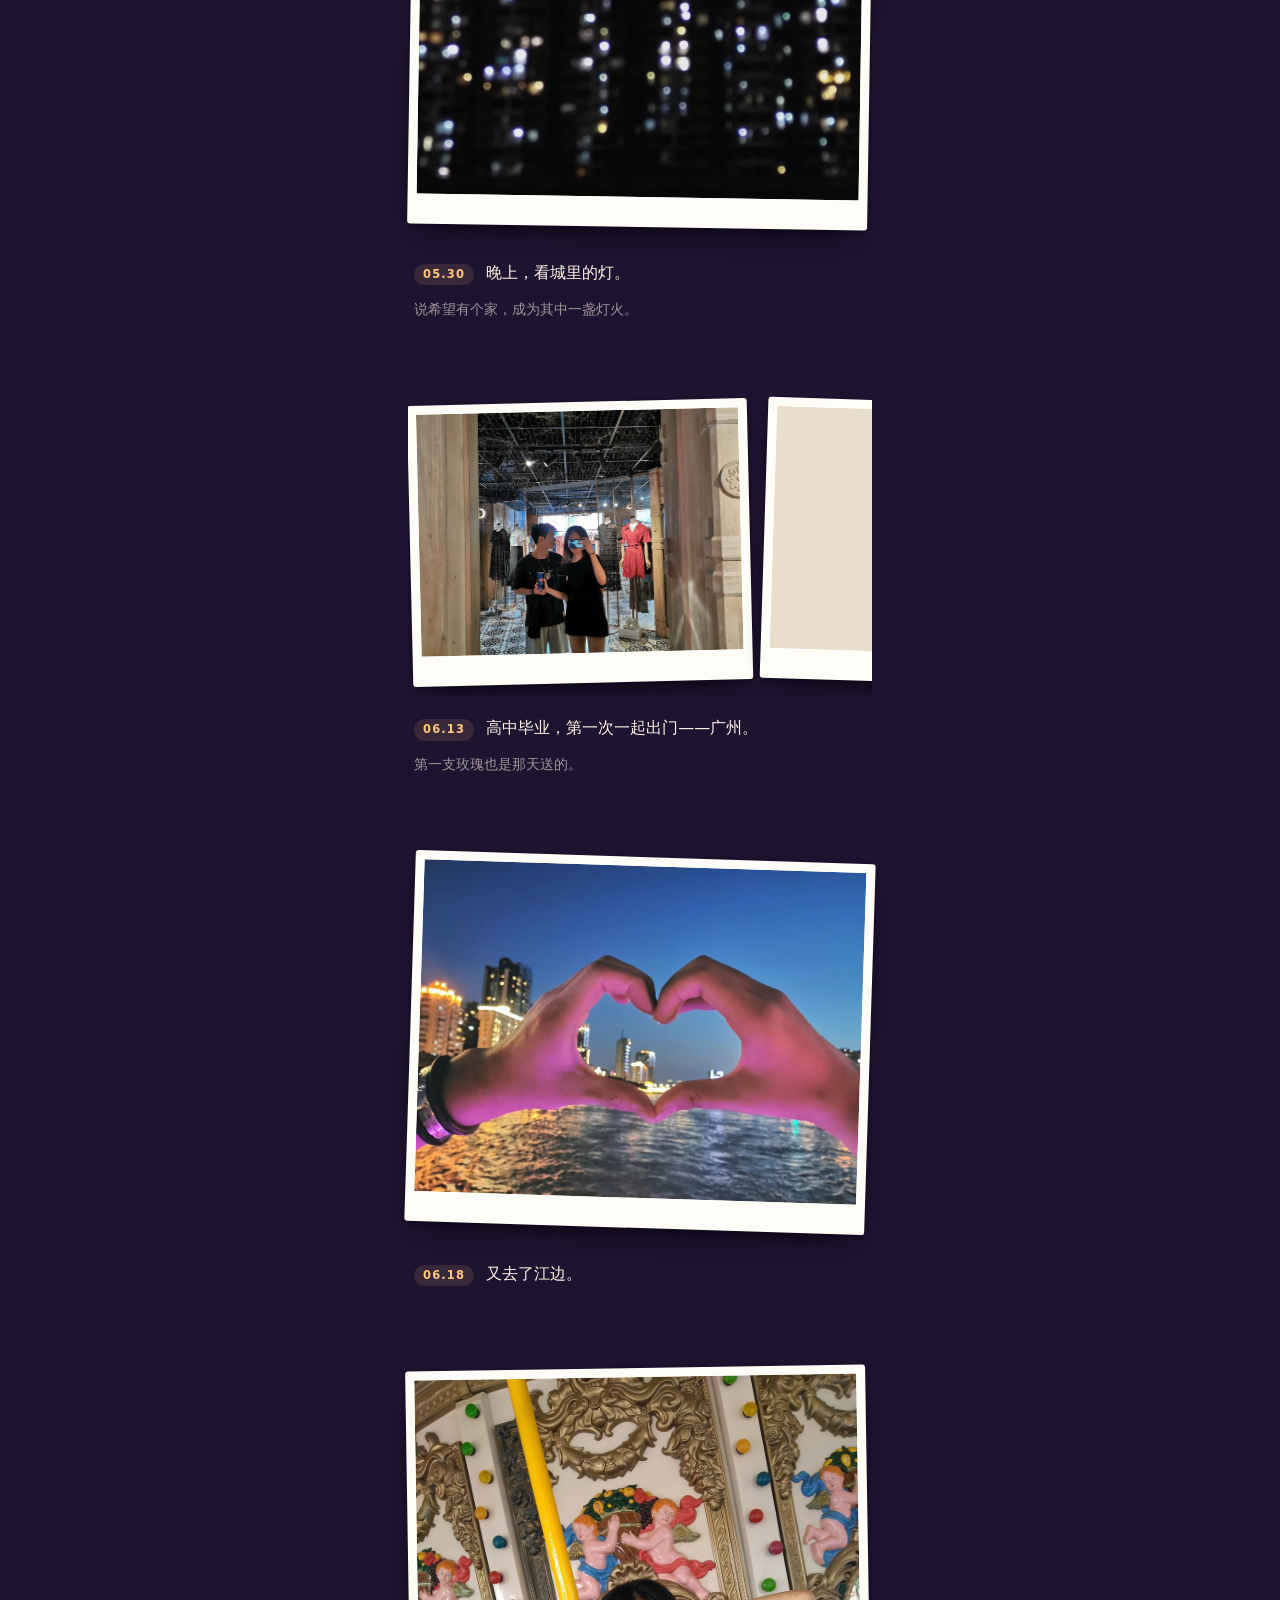
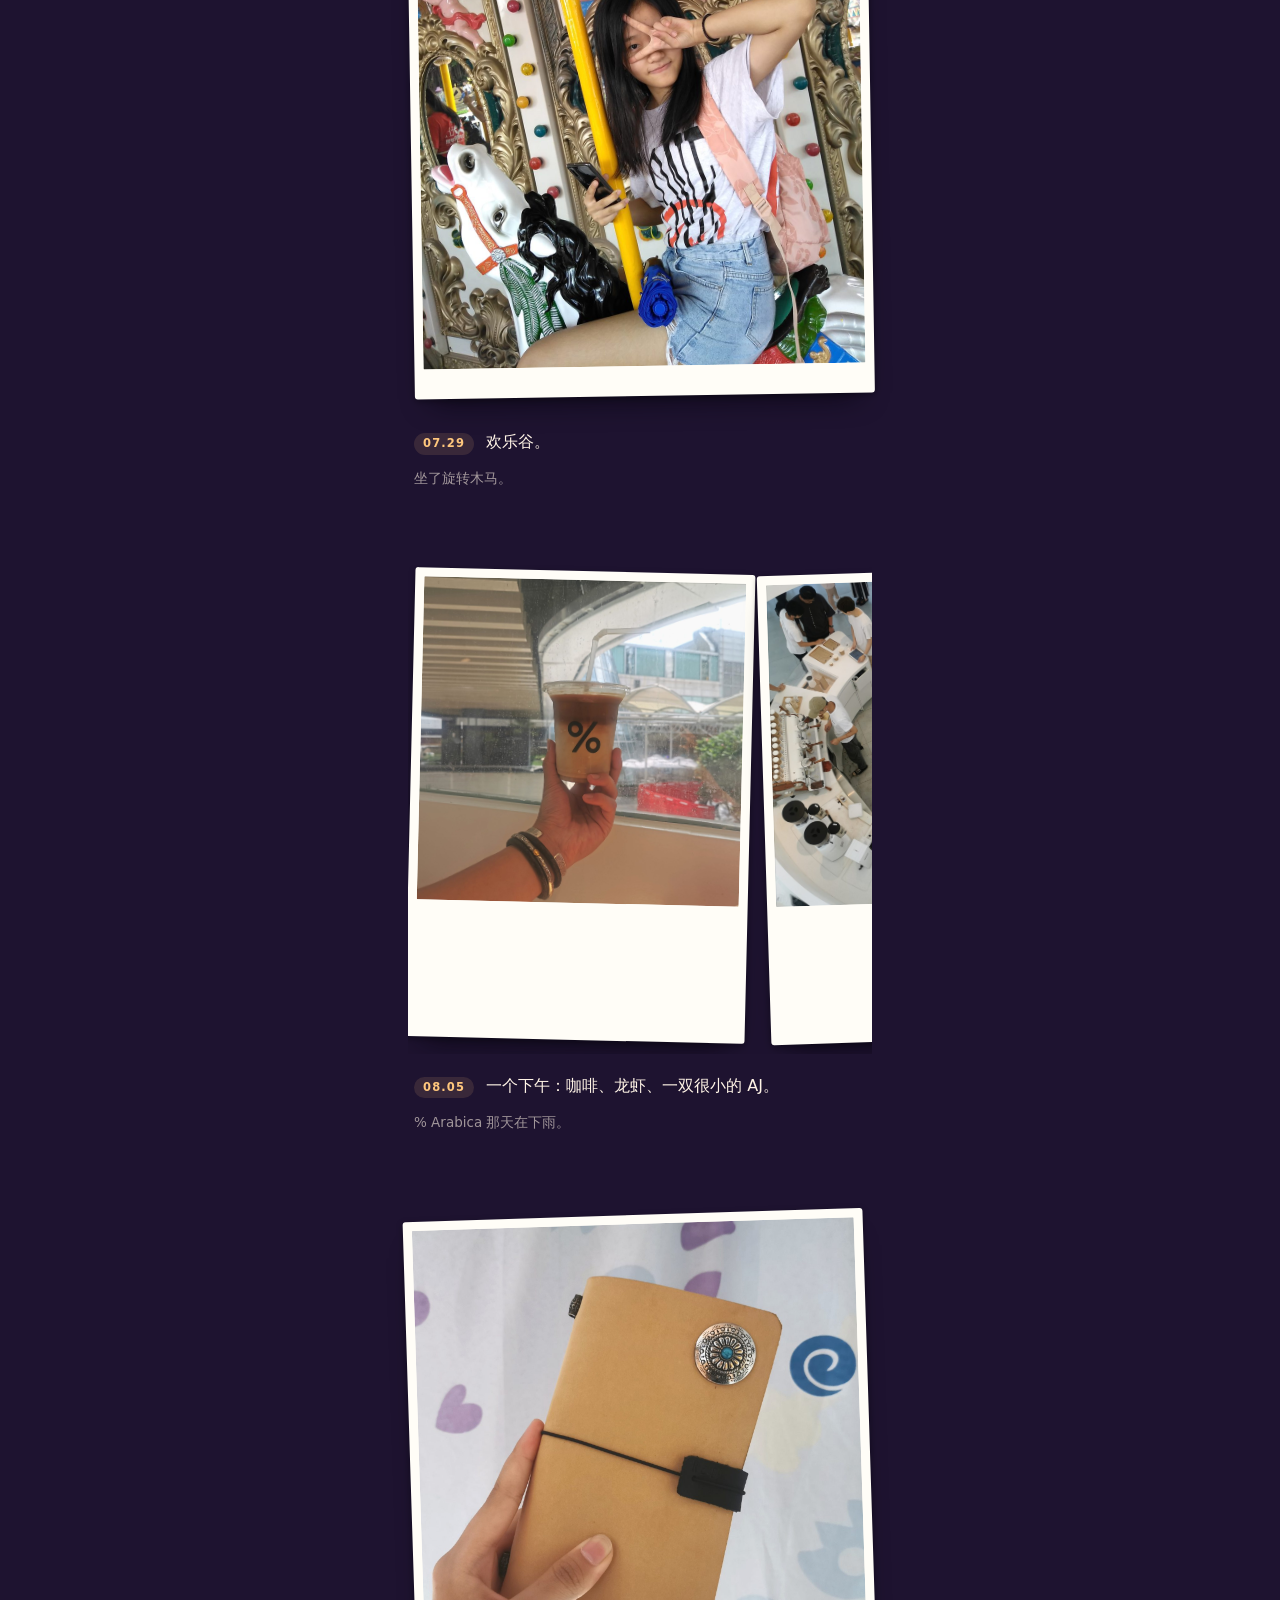
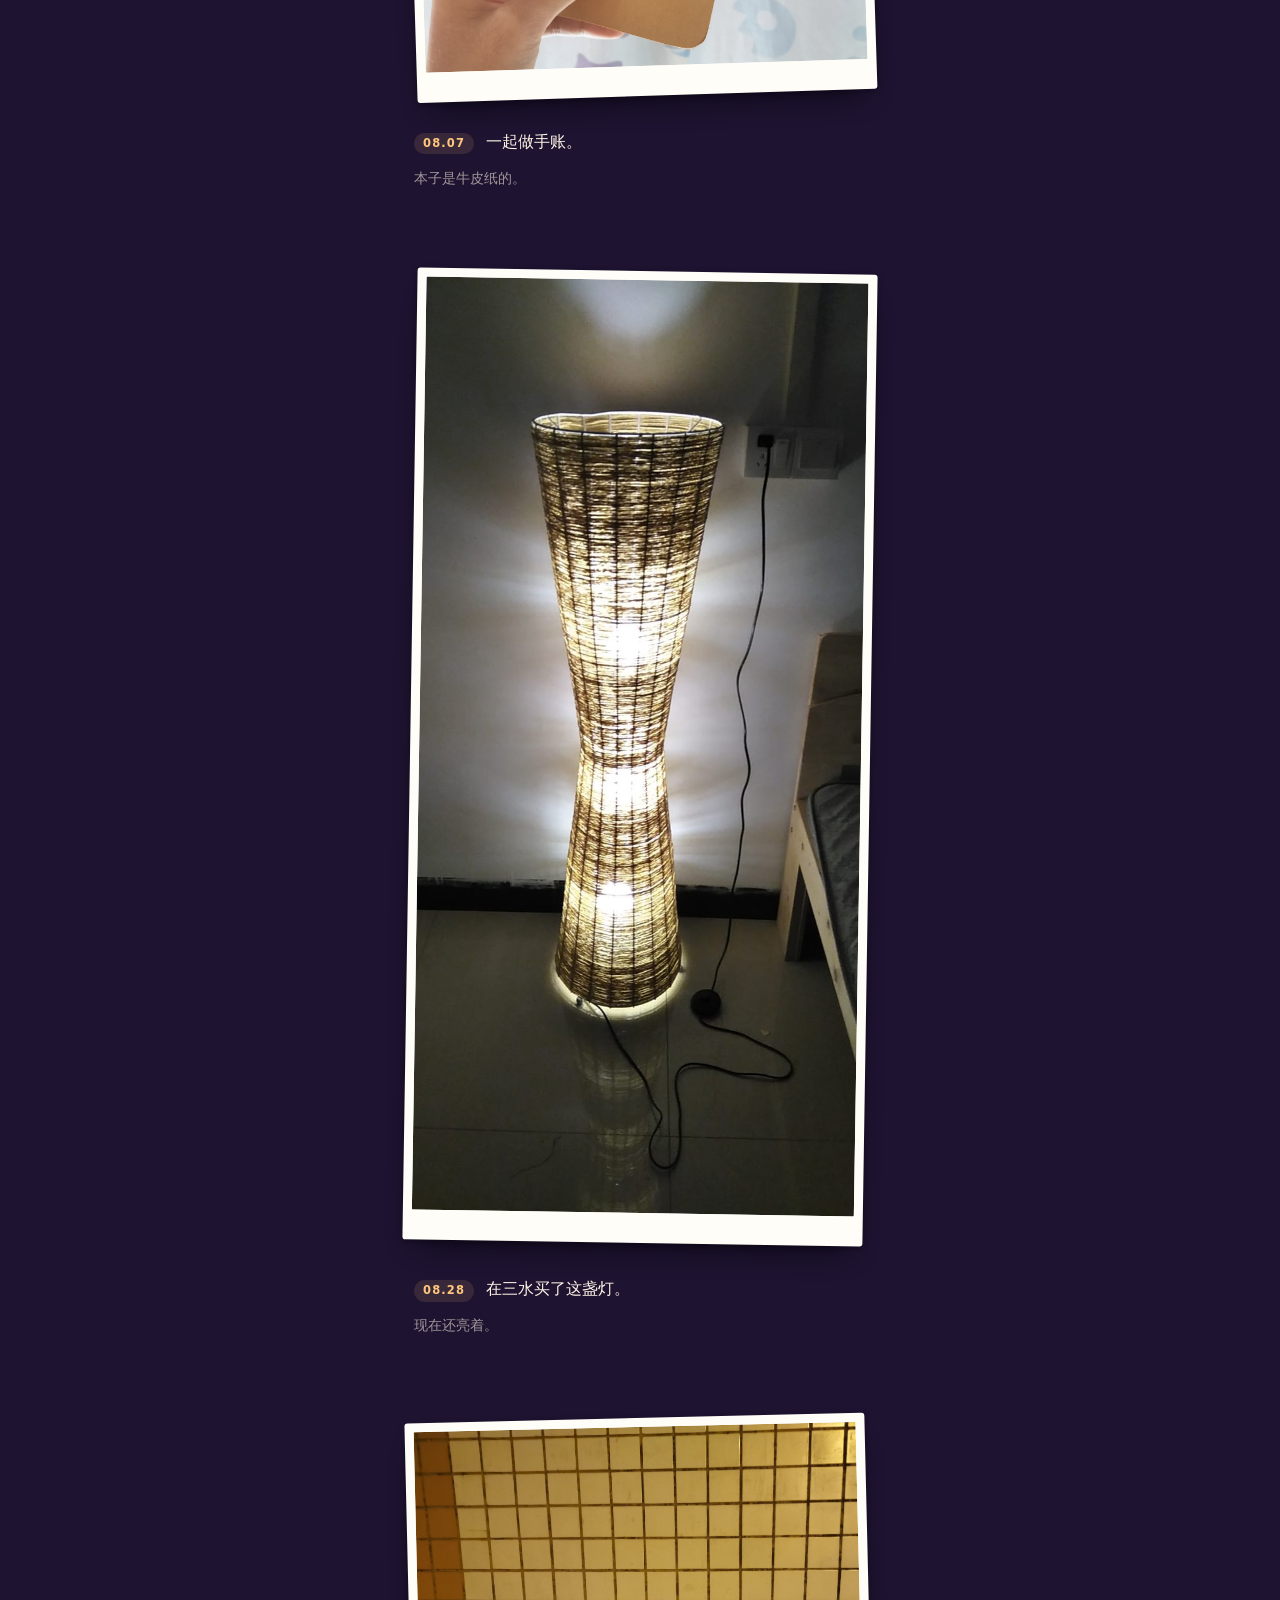
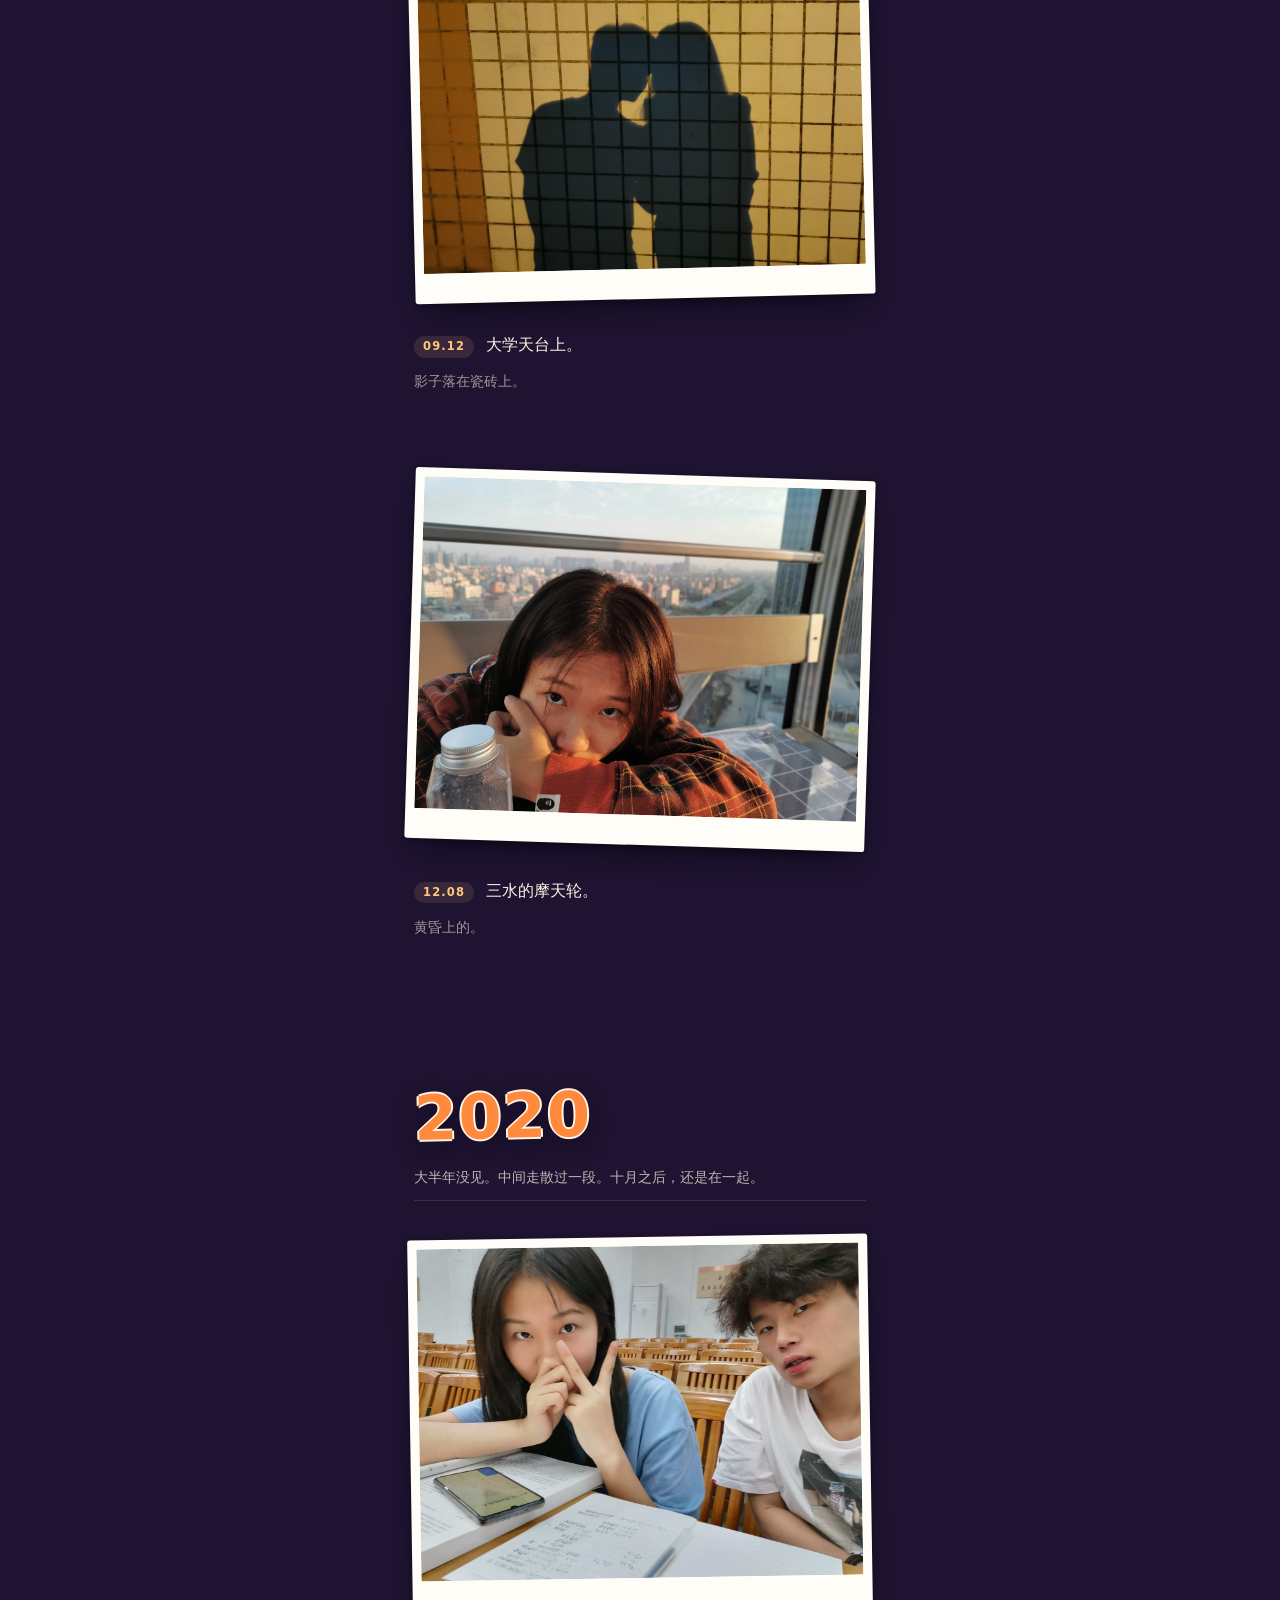
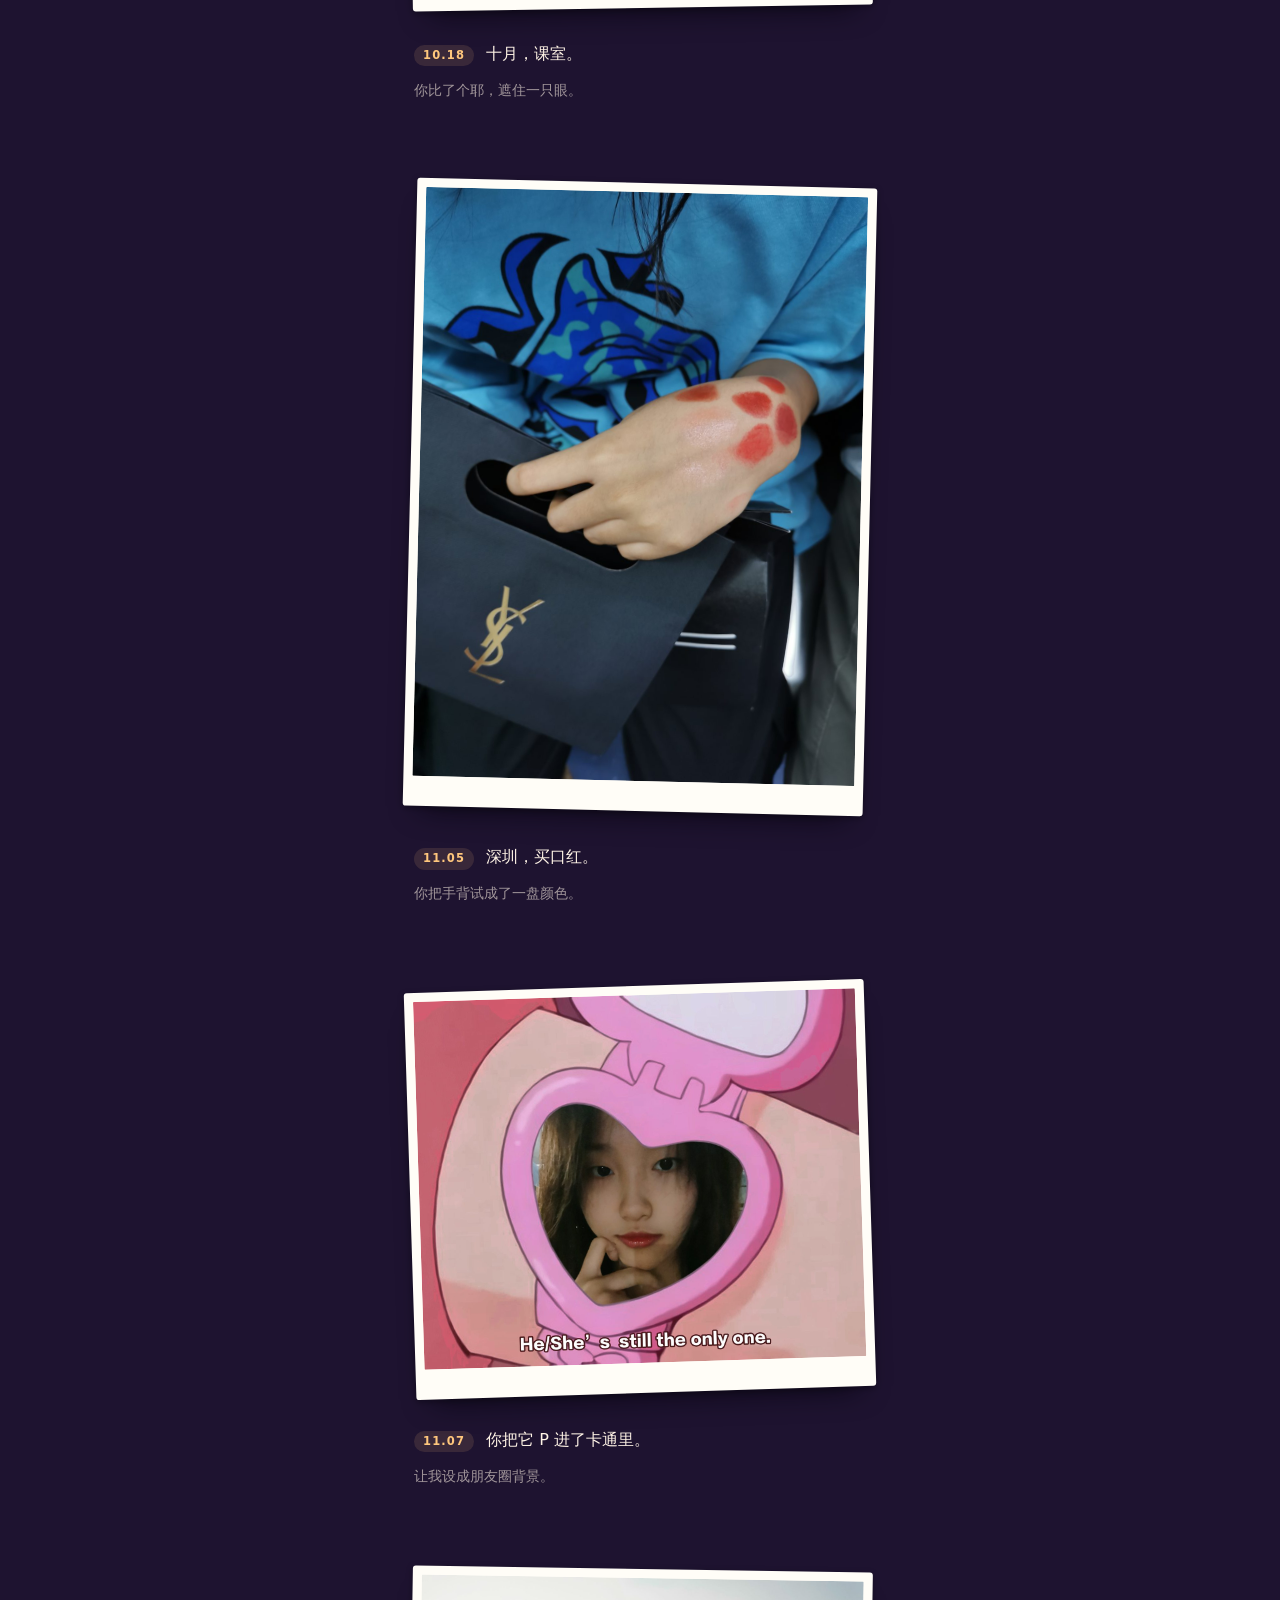
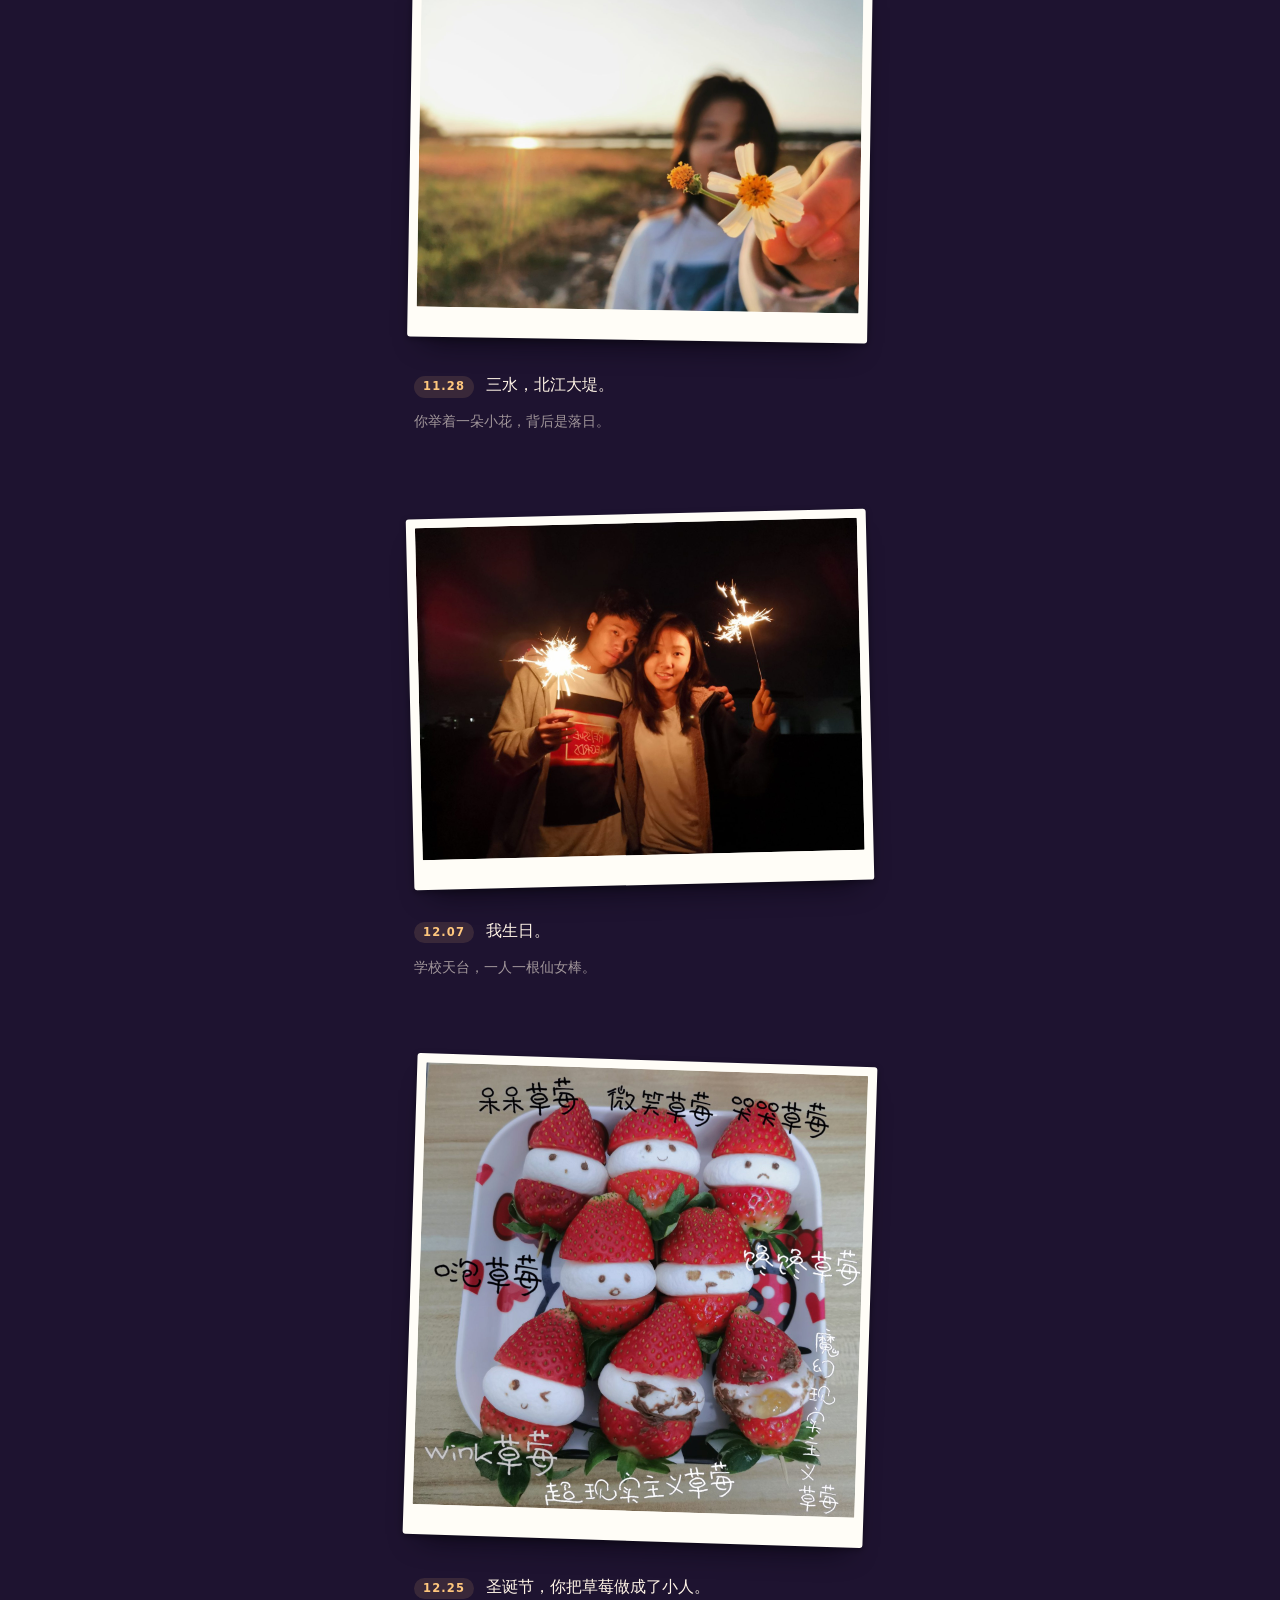
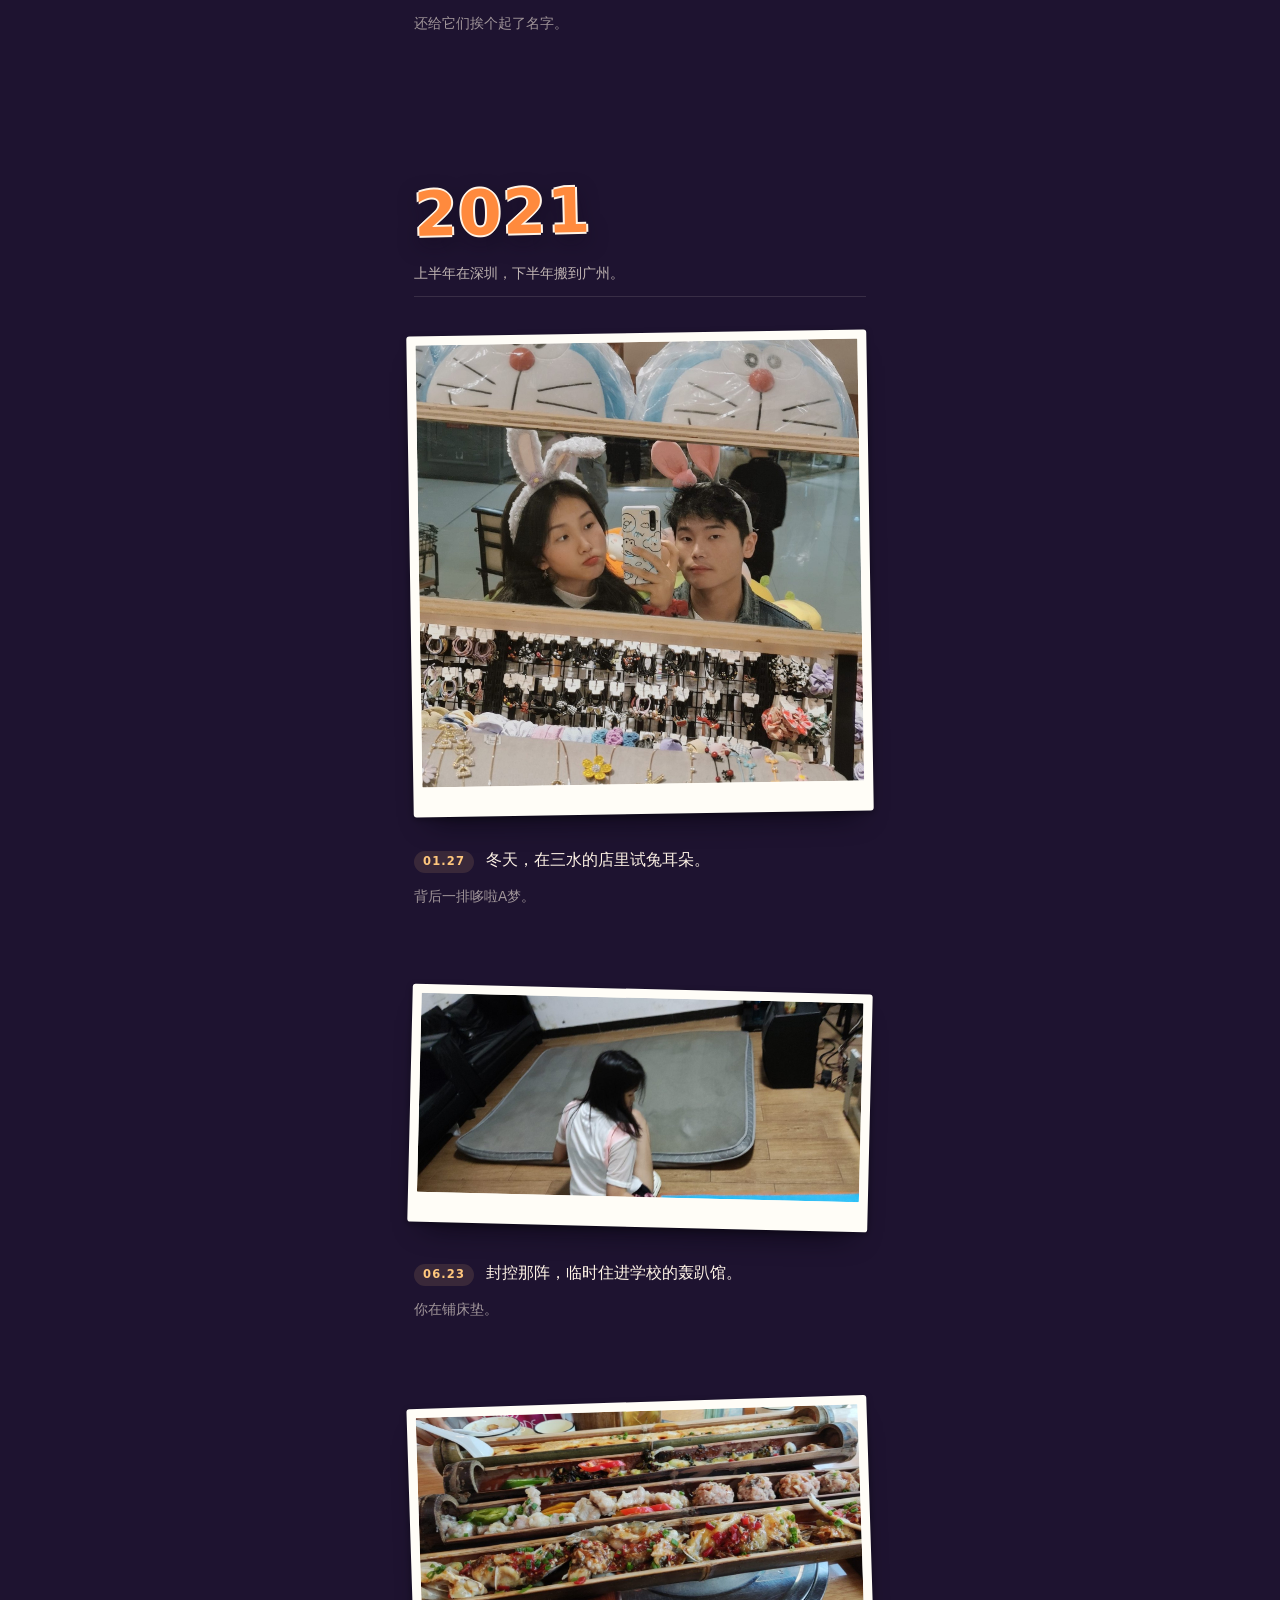
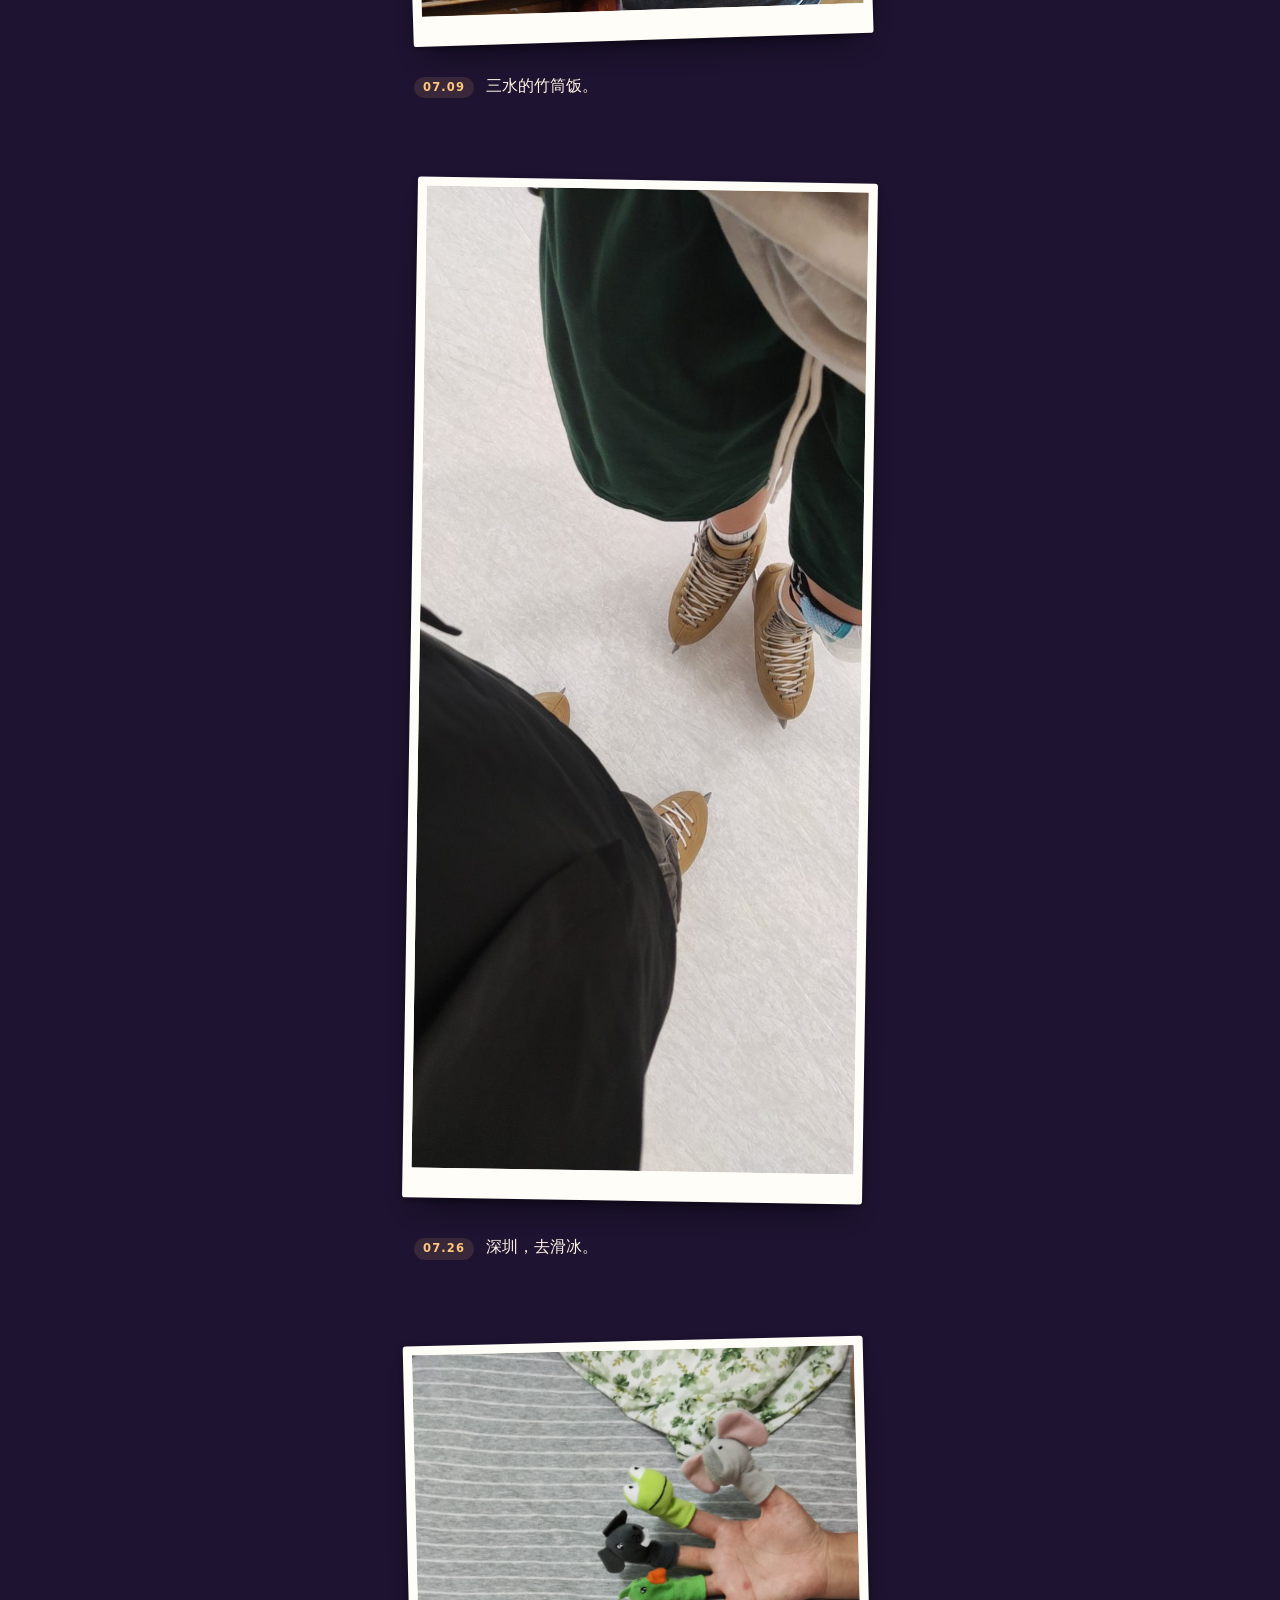
==== commit cb482c8c: "Add the 2025 chapter Nine moments: Heyuan, Jiangmen where she learned to ride a bike, the outlet sho" ====
--- a/halloween/index.html
+++ b/halloween/index.html
@@ -10,7 +10,7 @@
 <title>不给糖就捣蛋</title>
 <meta name="description" content="一张给你的小卡片">
 
-<link rel="stylesheet" href="style.css?v=11">
+<link rel="stylesheet" href="style.css?v=12">
 </head>
 <body>
 
@@ -132,7 +132,7 @@
   <p style="text-align:center;color:#FFF4E6;font:16px/1.6 sans-serif;padding:40px 20px">这个页面需要打开 JavaScript 才能看。</p>
 </noscript>
 
-<script src="config.js?v=11"></script>
-<script src="app.js?v=11"></script>
+<script src="config.js?v=12"></script>
+<script src="app.js?v=12"></script>
 </body>
 </html>
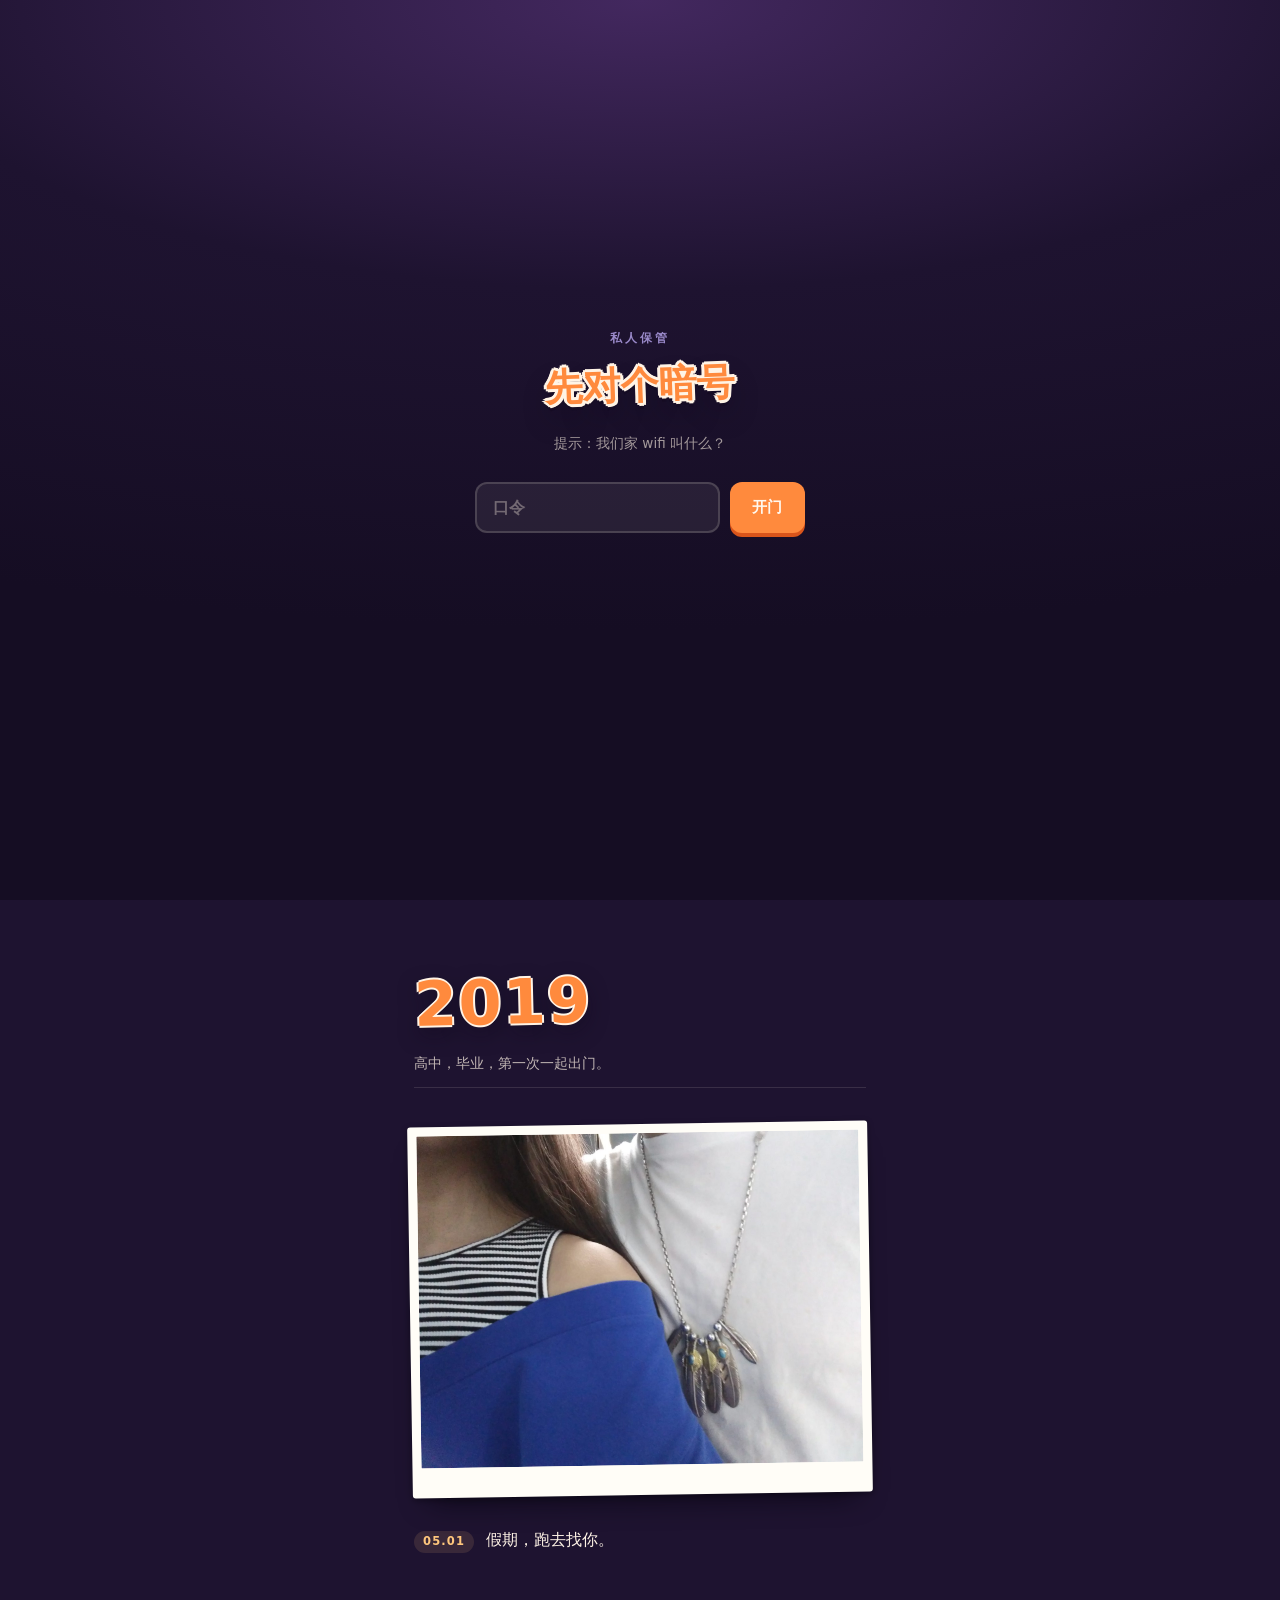
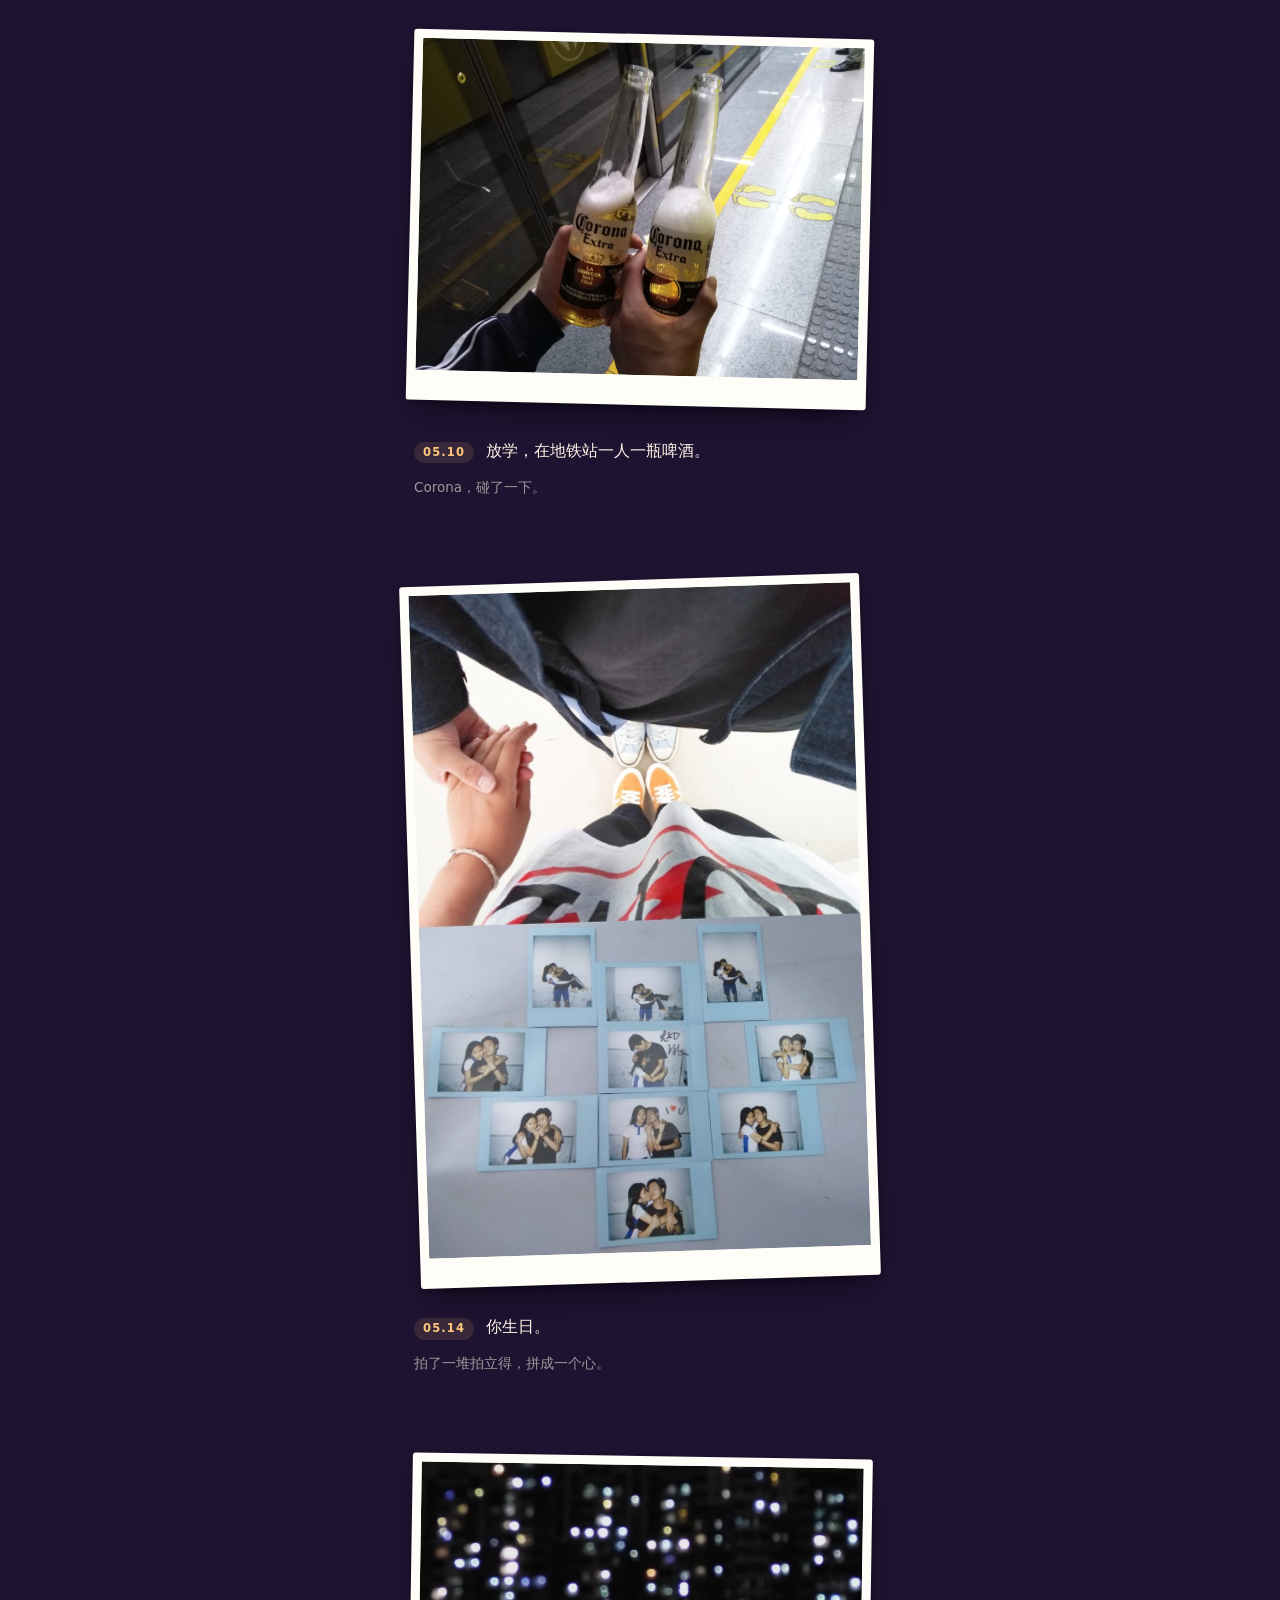
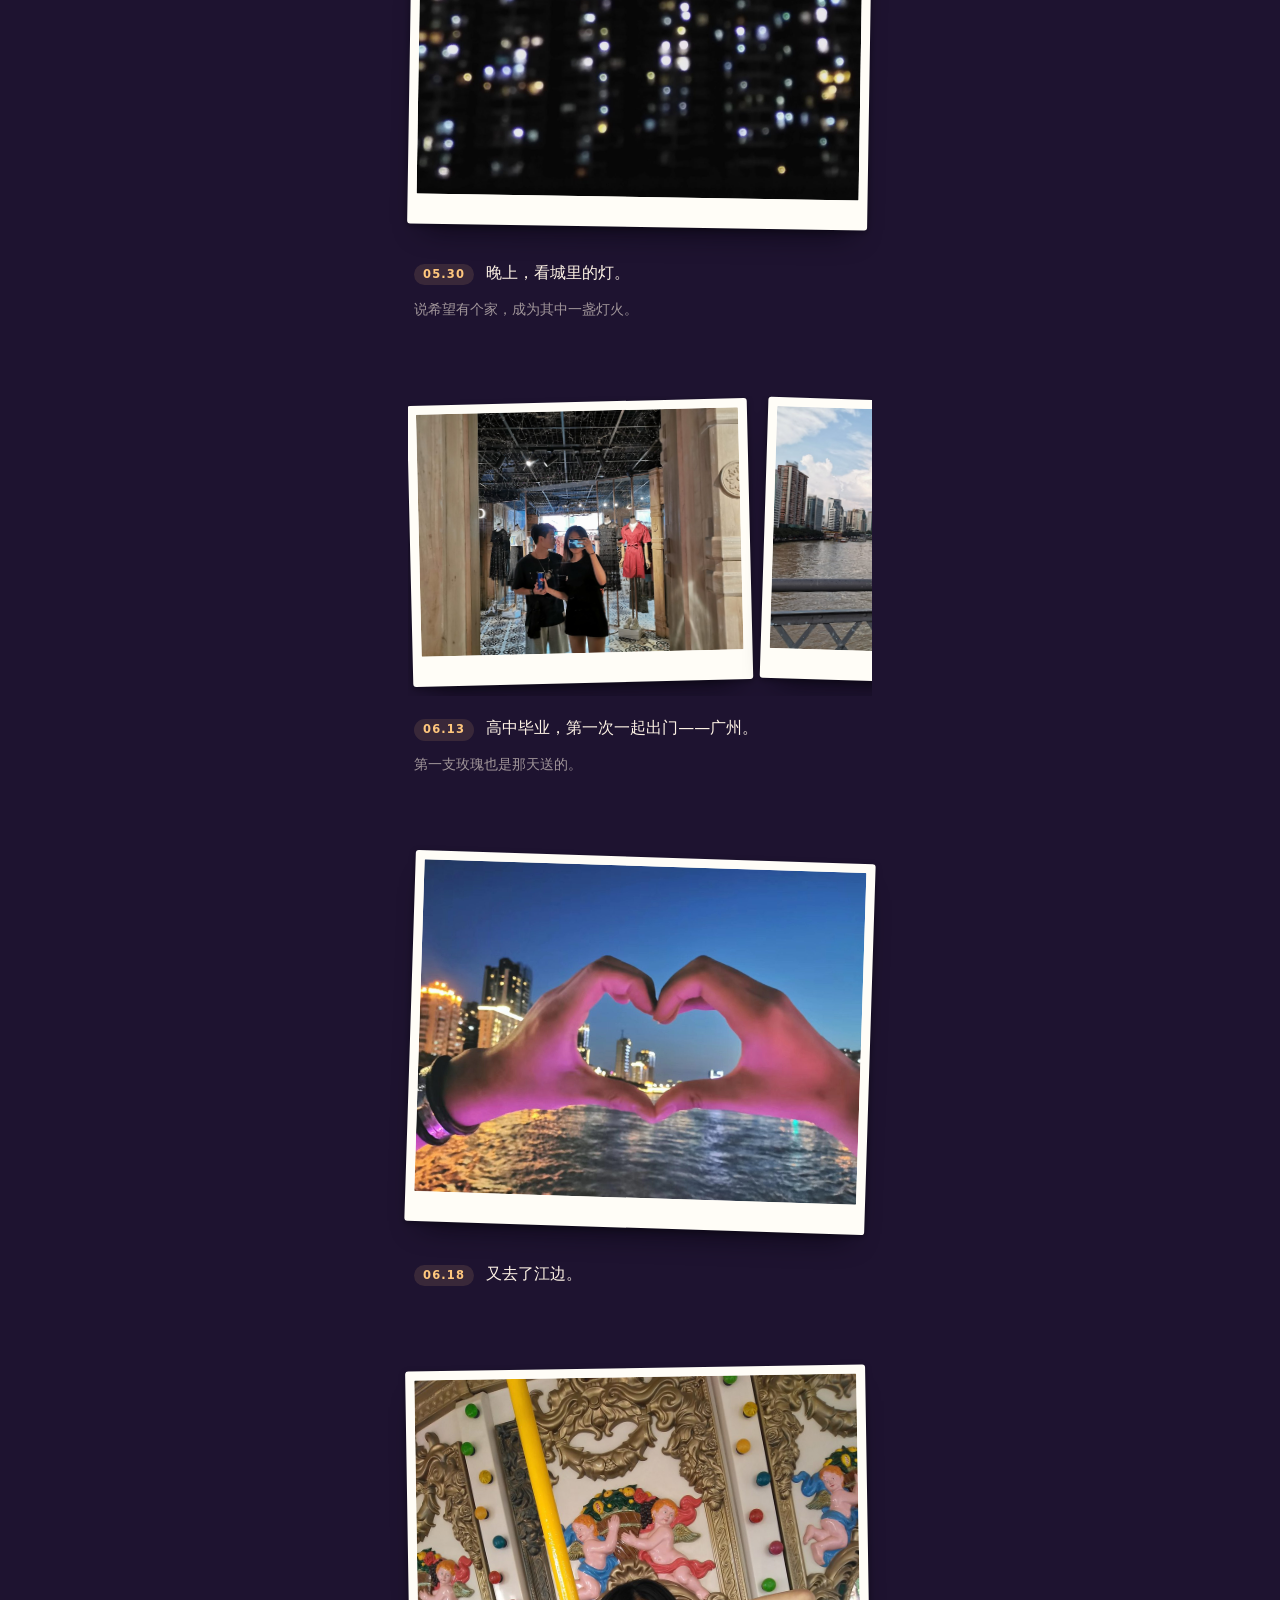
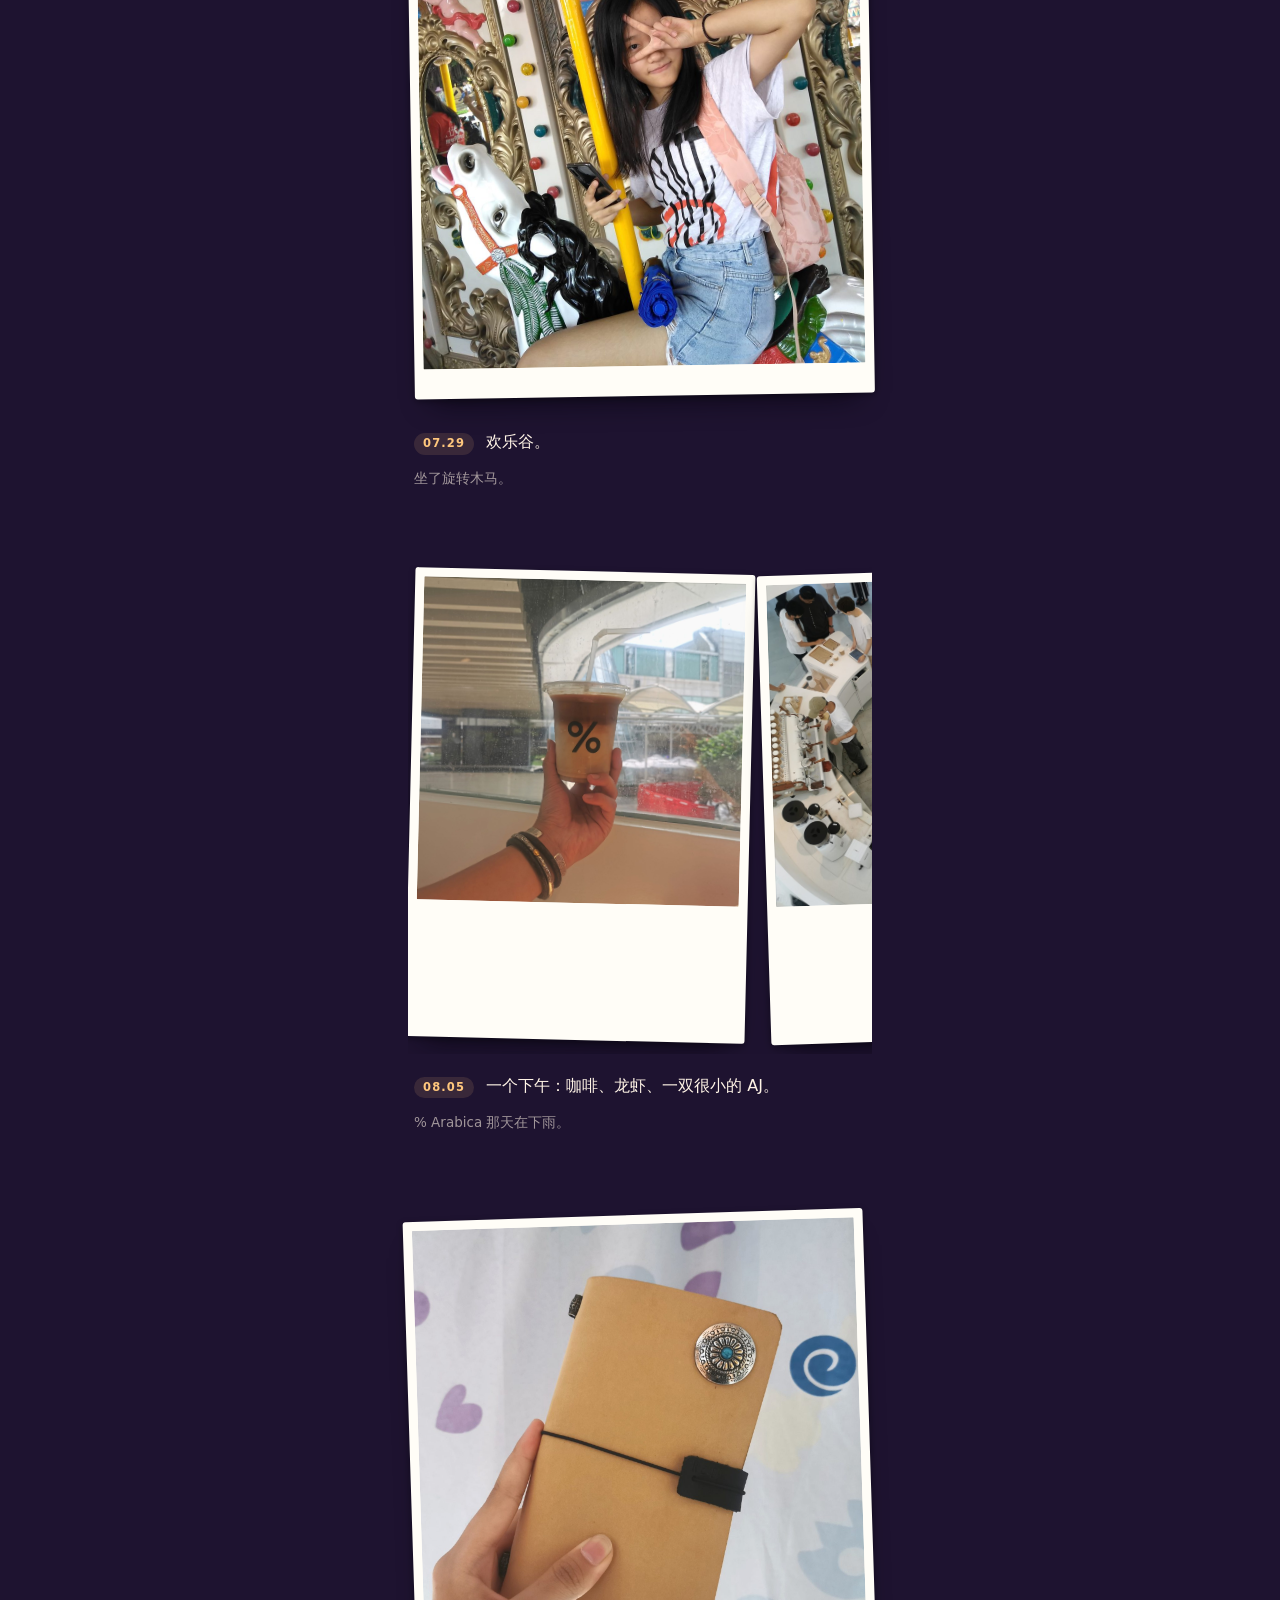
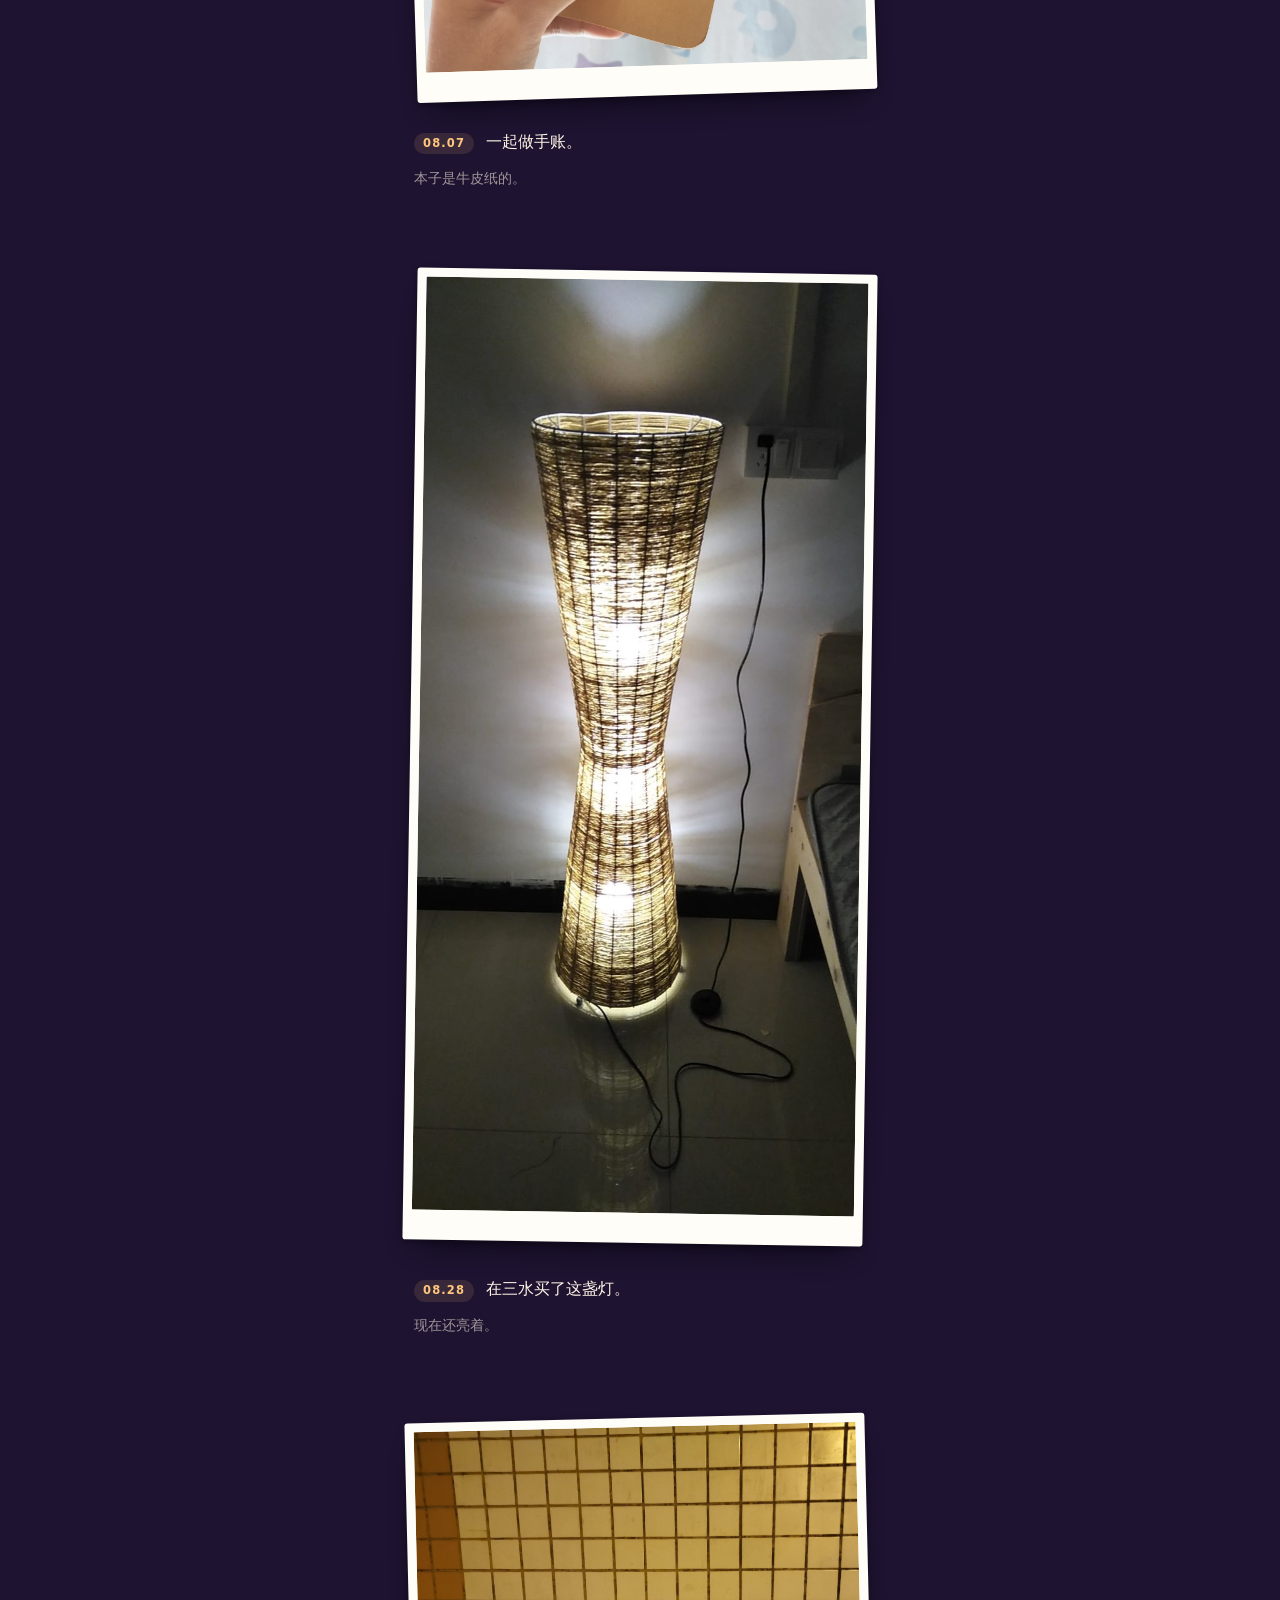
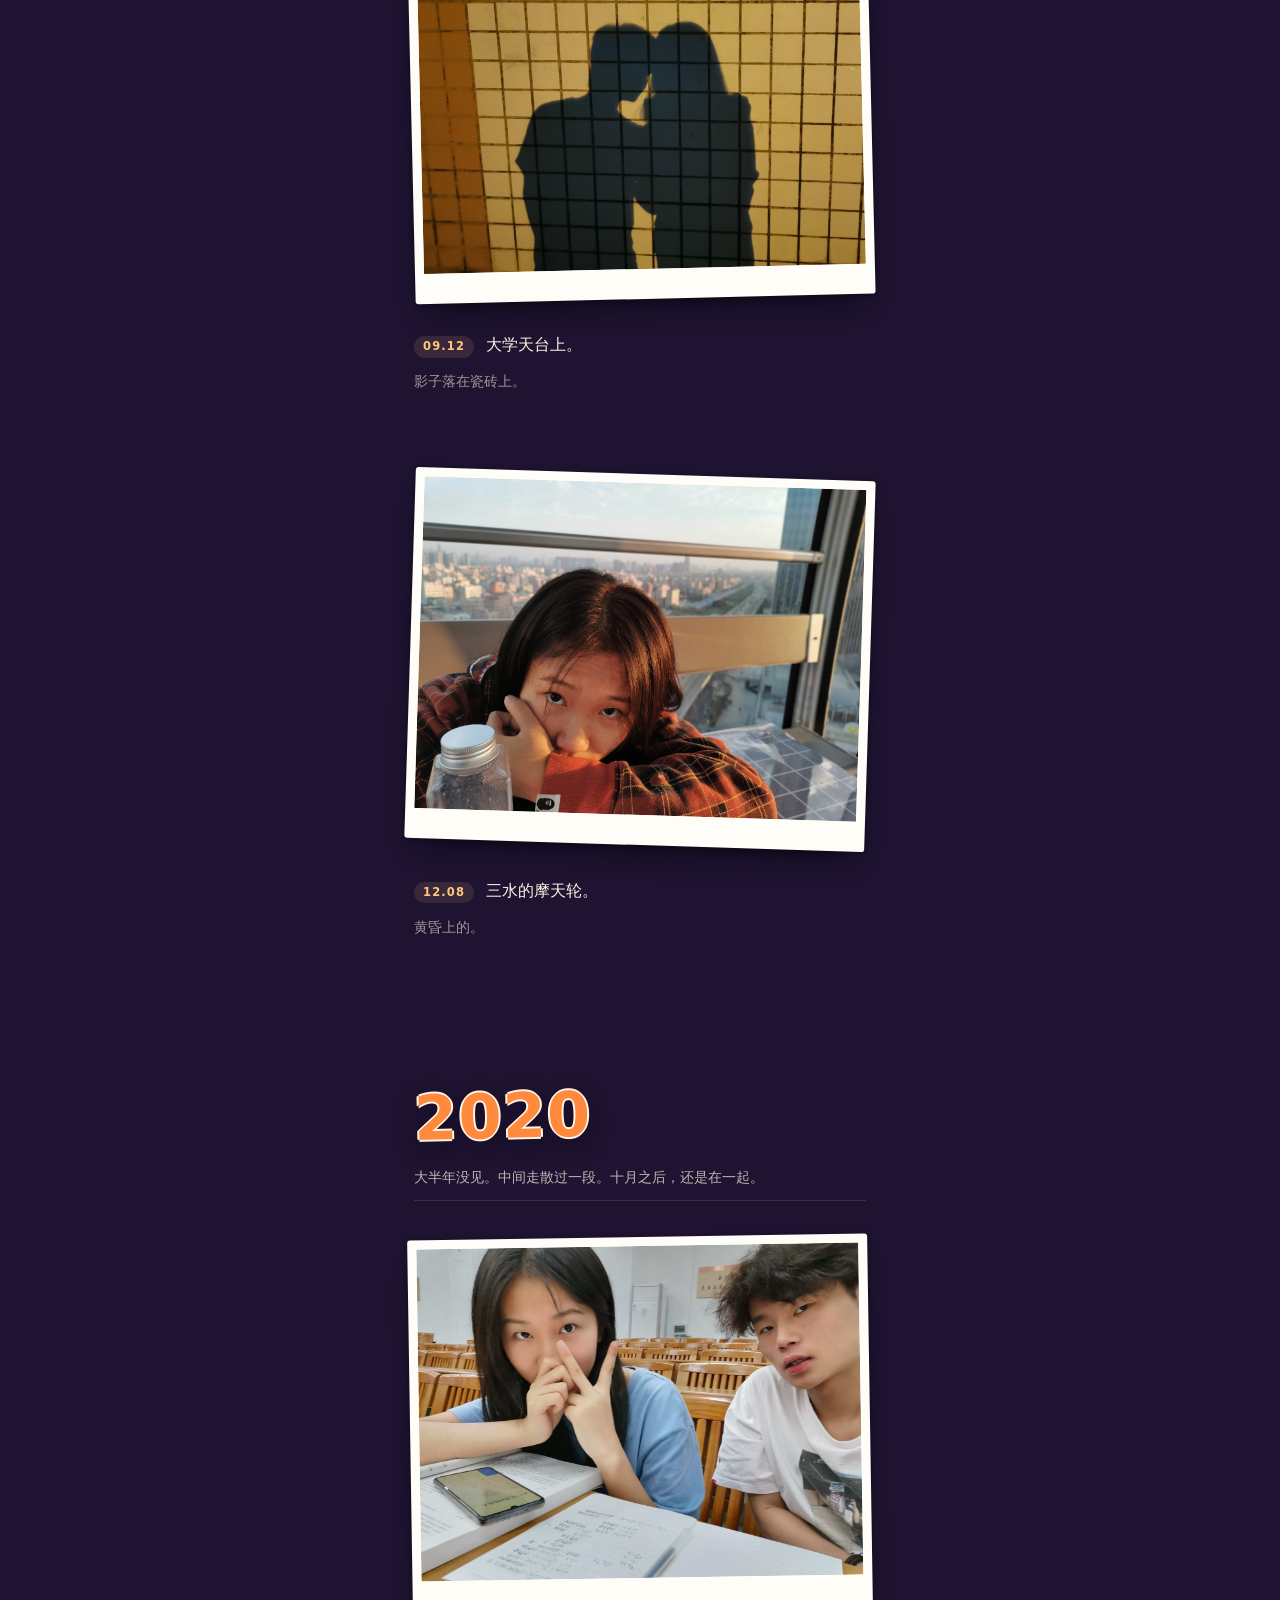
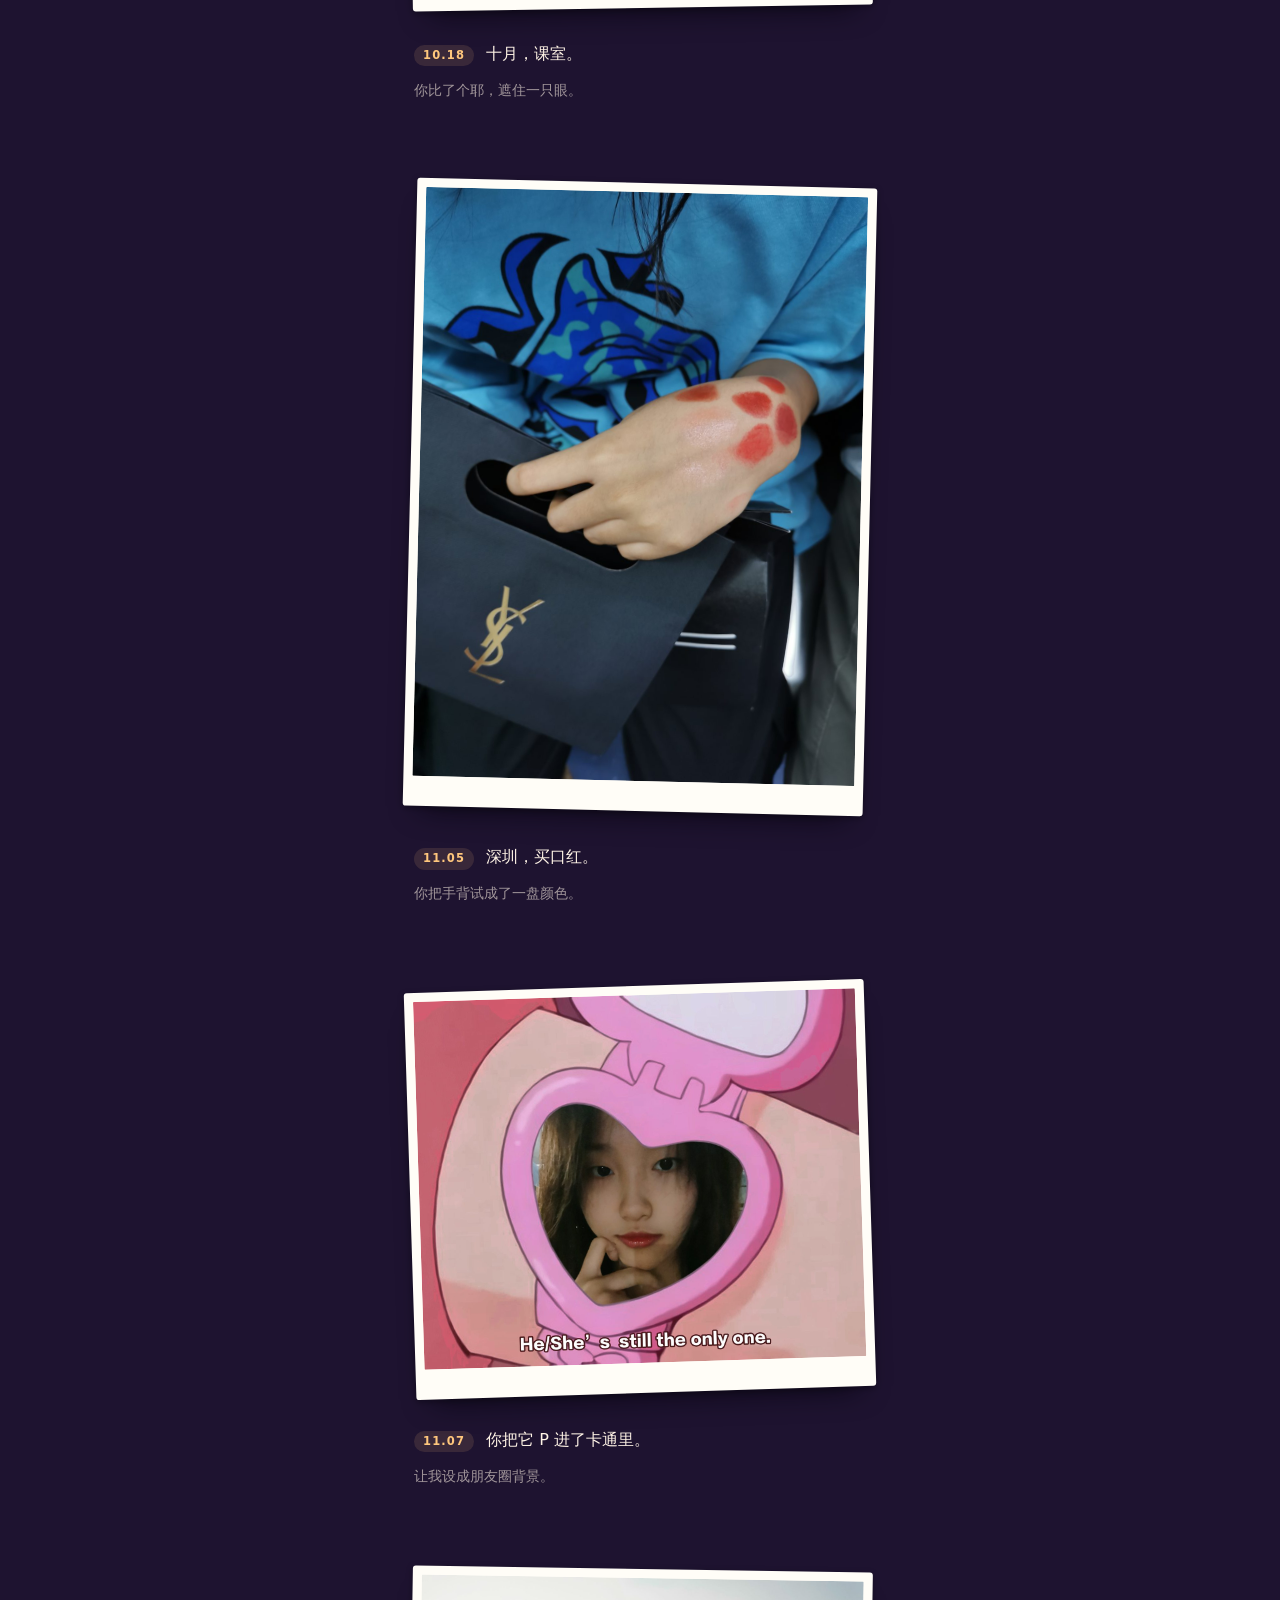
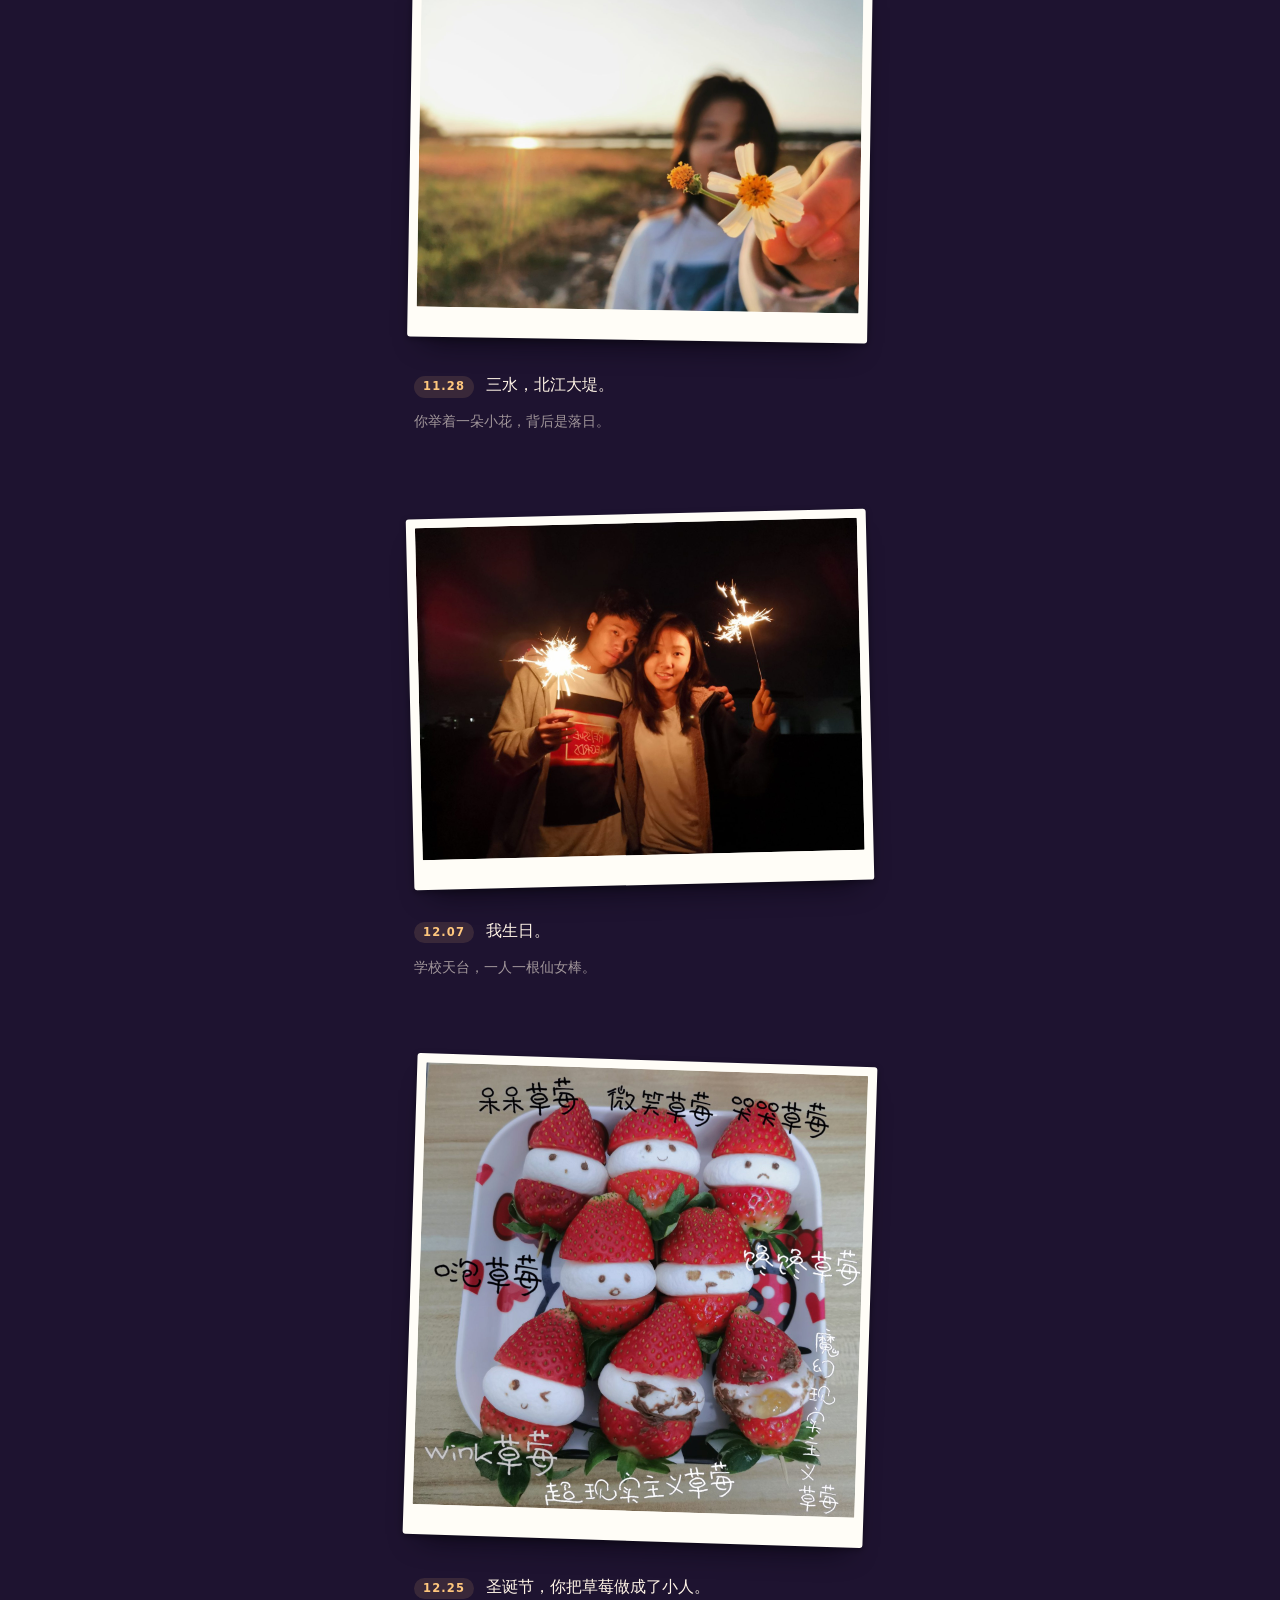
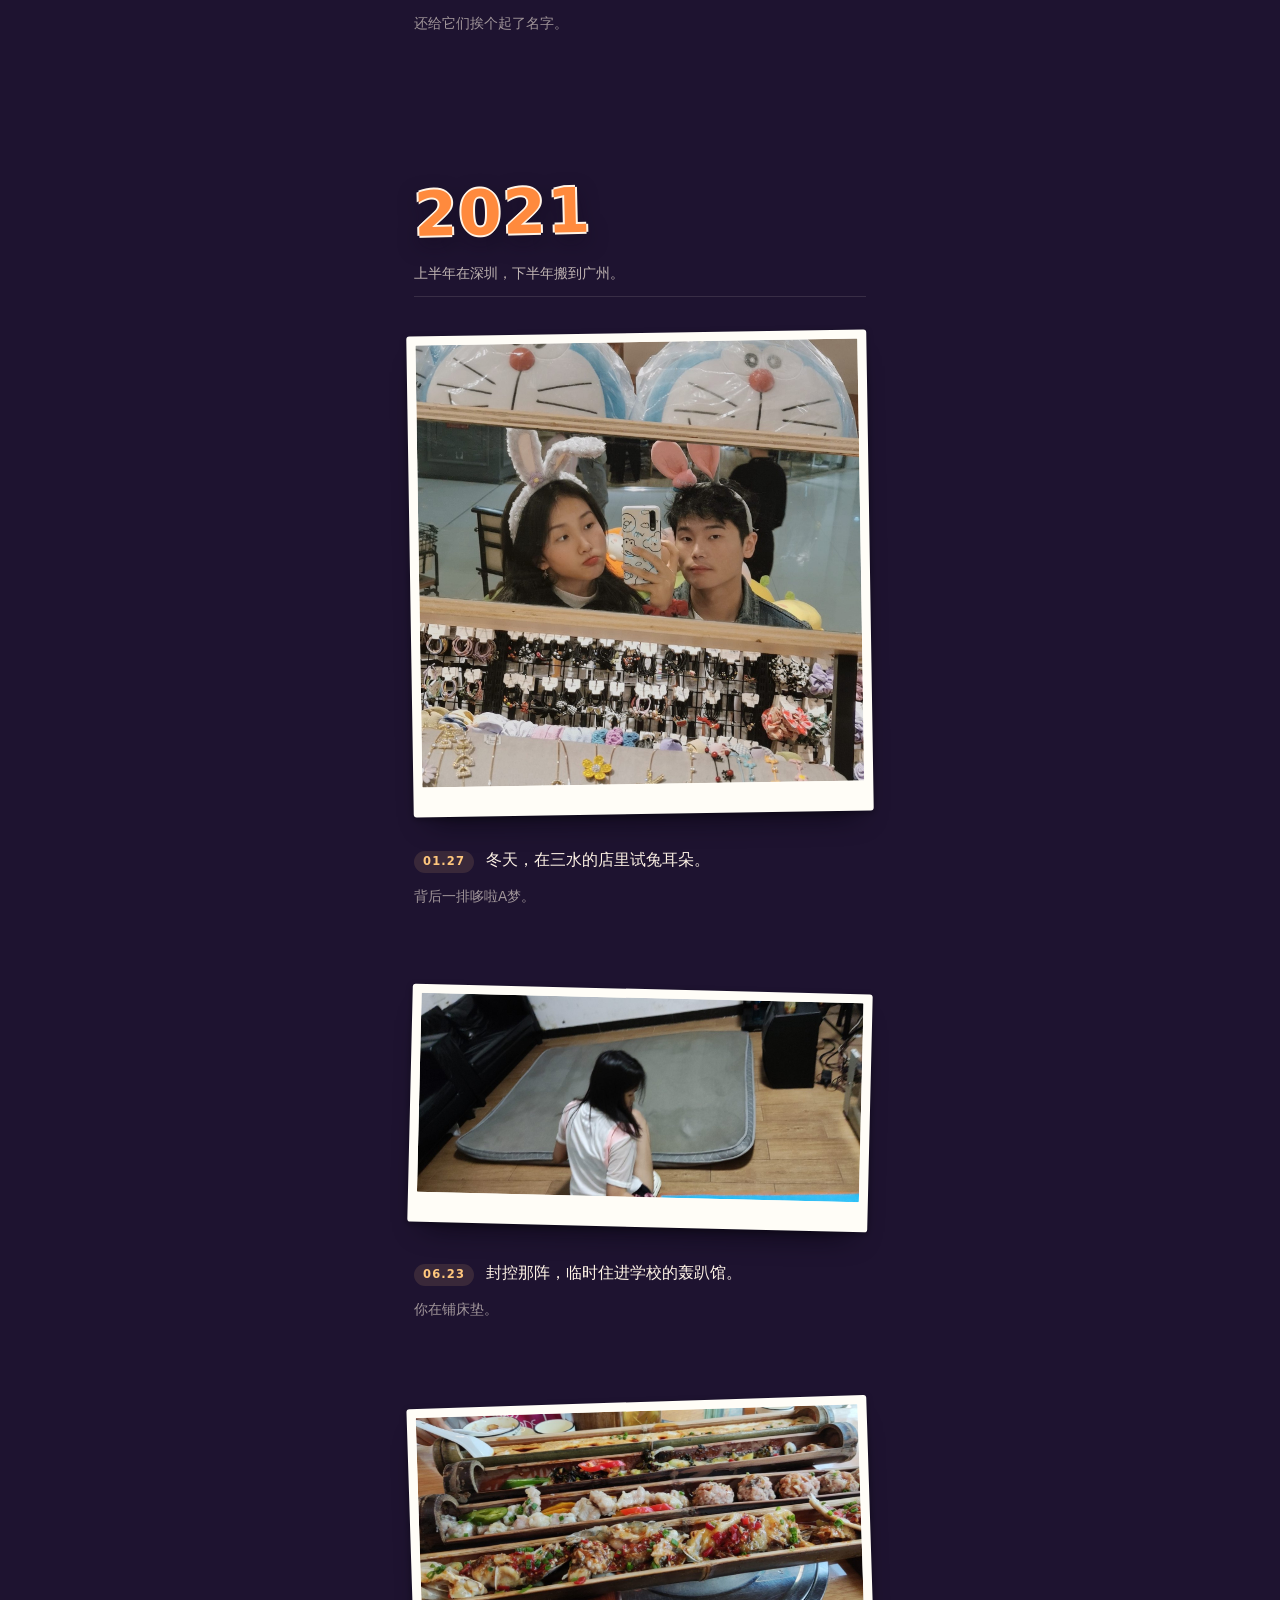
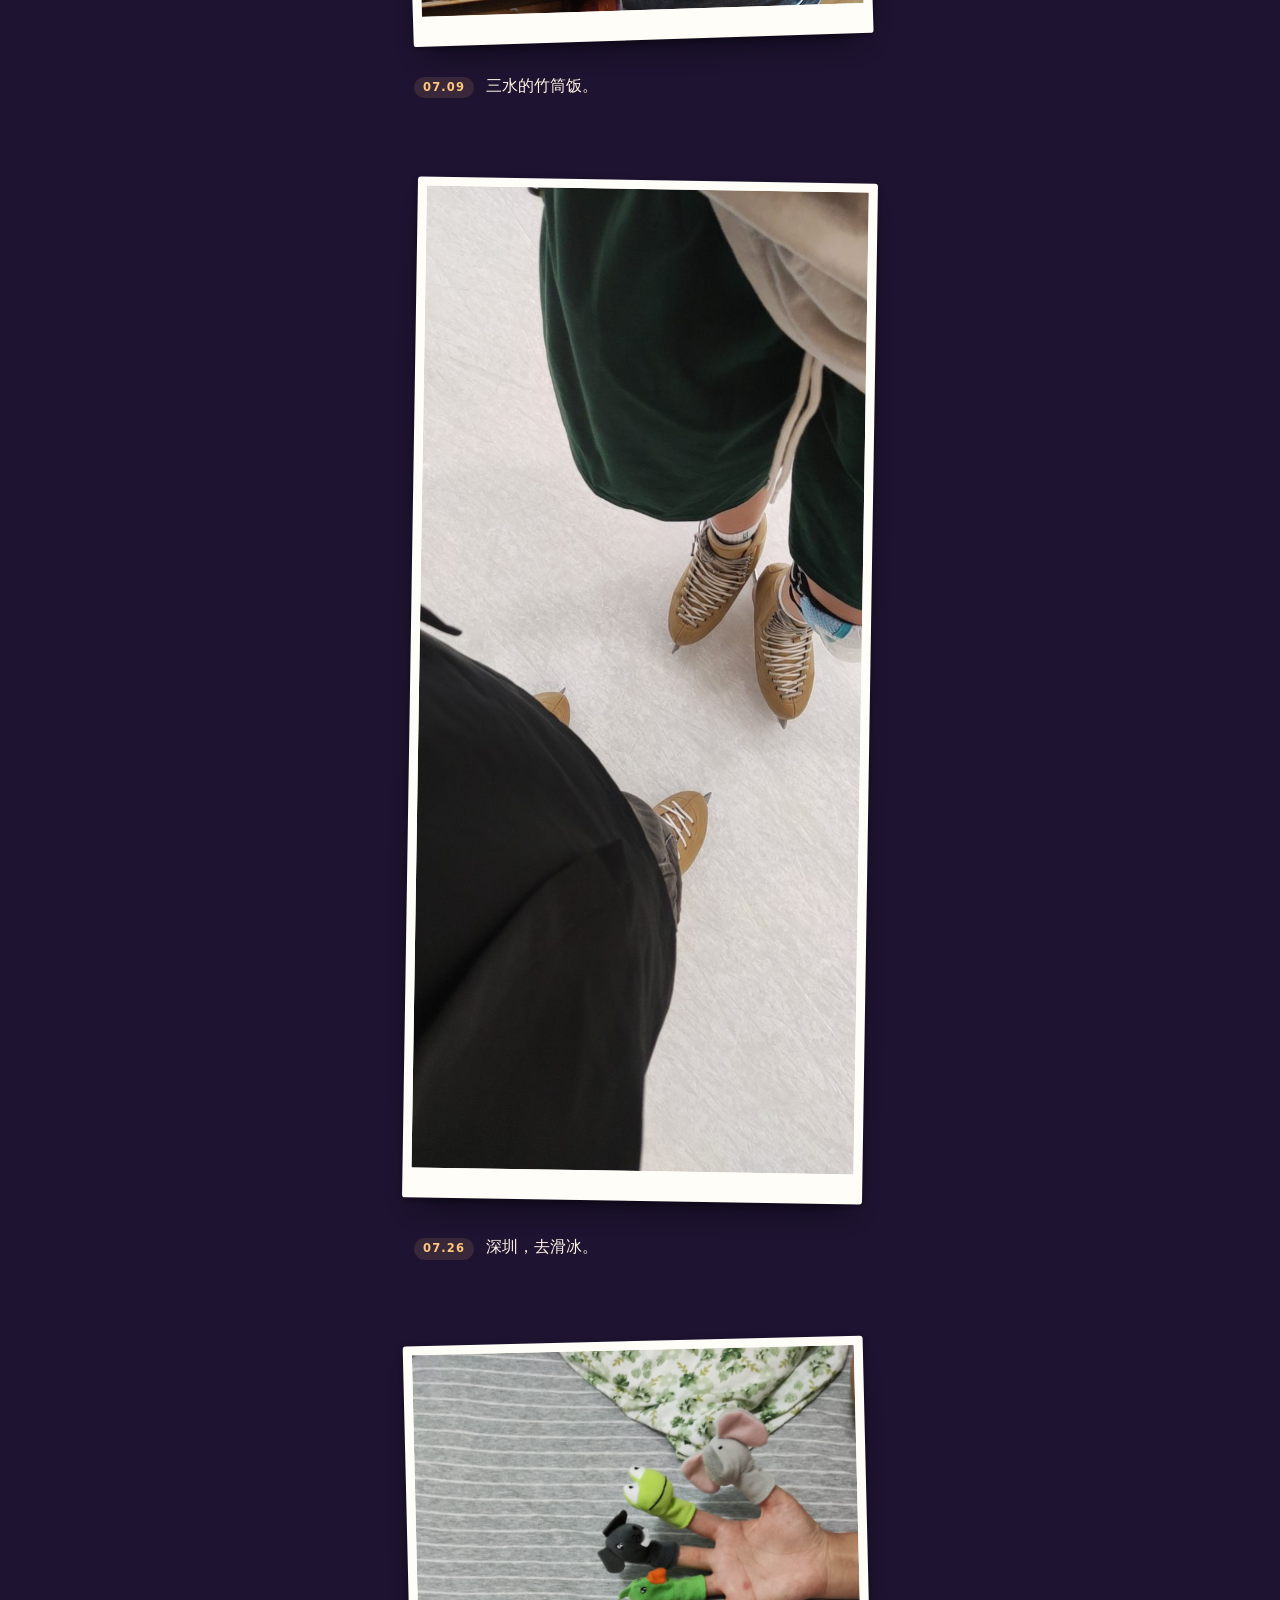
==== commit abcb2eb5: "Add 2026 and finish 2025 2026 runs from the New Year climb and the town found by wandering, through " ====
--- a/halloween/index.html
+++ b/halloween/index.html
@@ -10,7 +10,7 @@
 <title>不给糖就捣蛋</title>
 <meta name="description" content="一张给你的小卡片">
 
-<link rel="stylesheet" href="style.css?v=12">
+<link rel="stylesheet" href="style.css?v=13">
 </head>
 <body>
 
@@ -132,7 +132,7 @@
   <p style="text-align:center;color:#FFF4E6;font:16px/1.6 sans-serif;padding:40px 20px">这个页面需要打开 JavaScript 才能看。</p>
 </noscript>
 
-<script src="config.js?v=12"></script>
-<script src="app.js?v=12"></script>
+<script src="config.js?v=13"></script>
+<script src="app.js?v=13"></script>
 </body>
 </html>
--- a/halloween/style.css
+++ b/halloween/style.css
@@ -443,6 +443,7 @@
   gap:12px;
   margin-top:18px;
 }
+.moment--notext .moment-text{ margin-top:0; }
 
 .moment-date{
   flex:none;
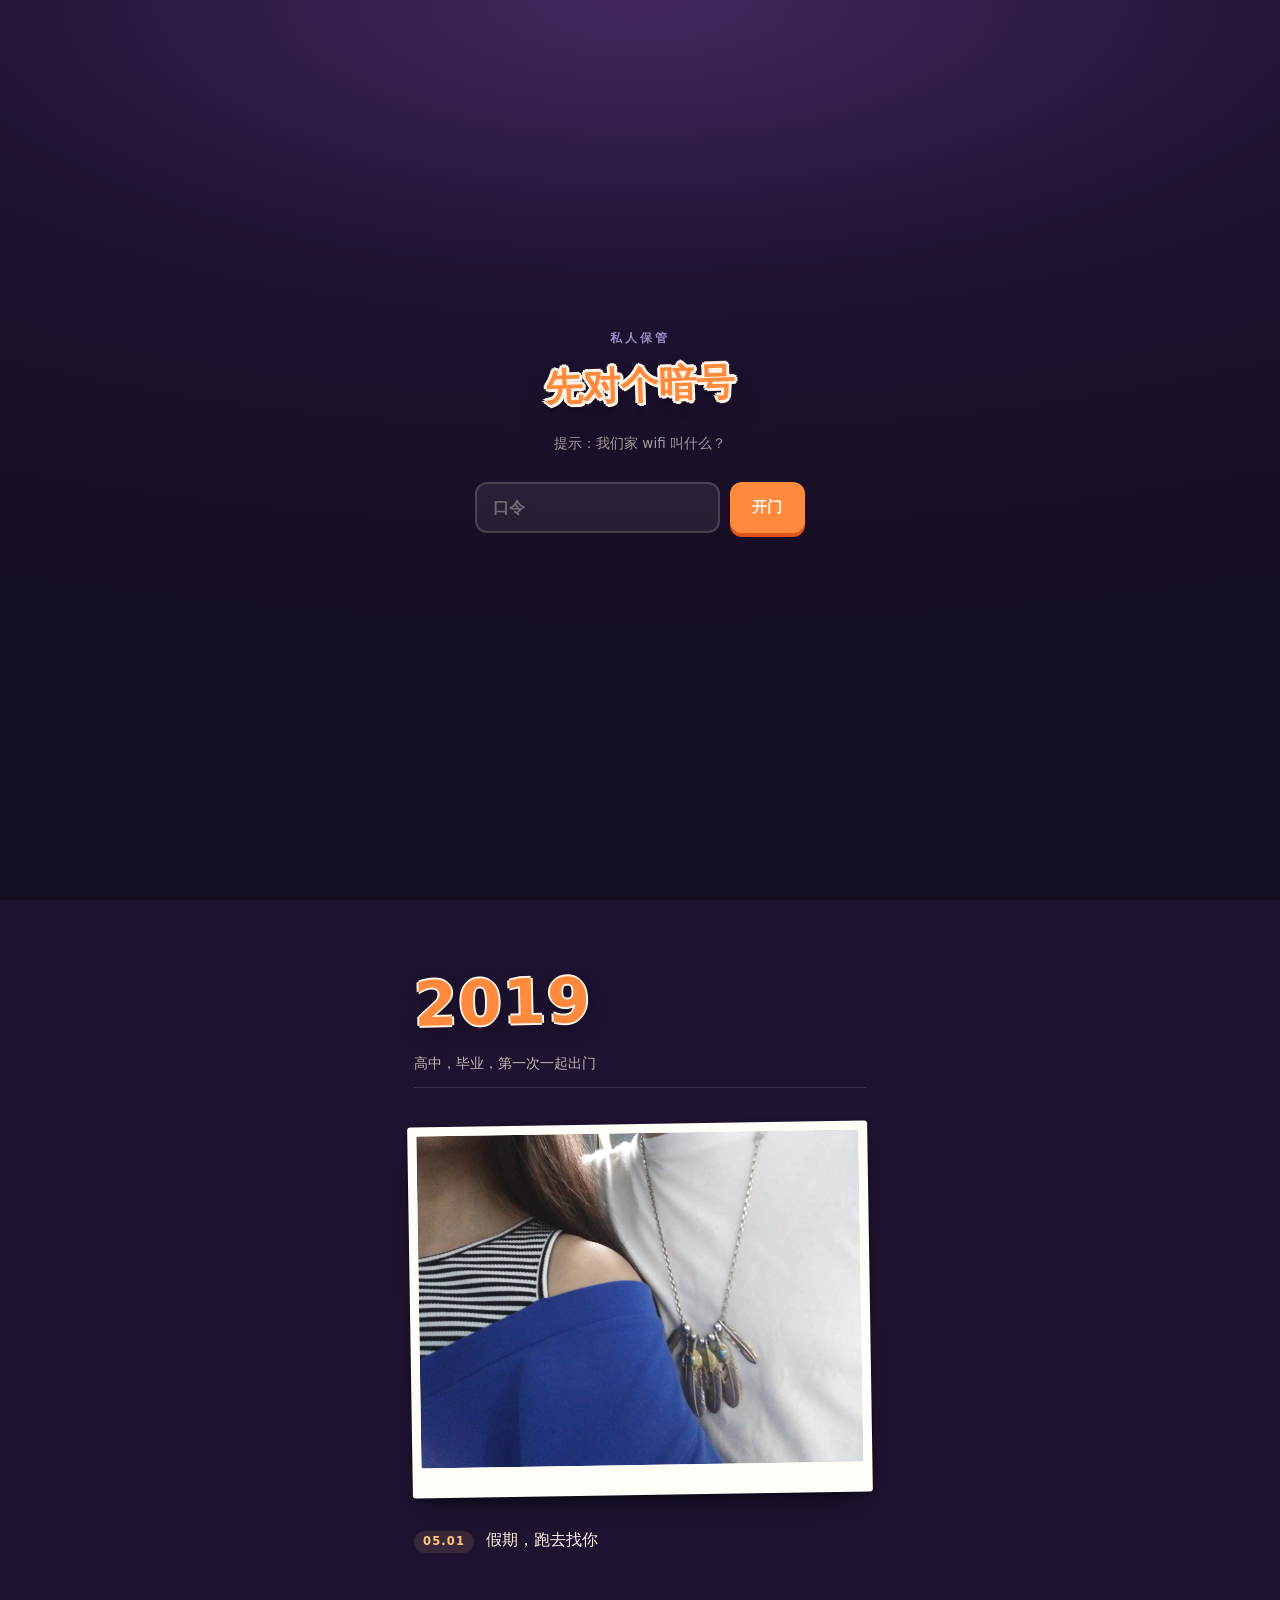
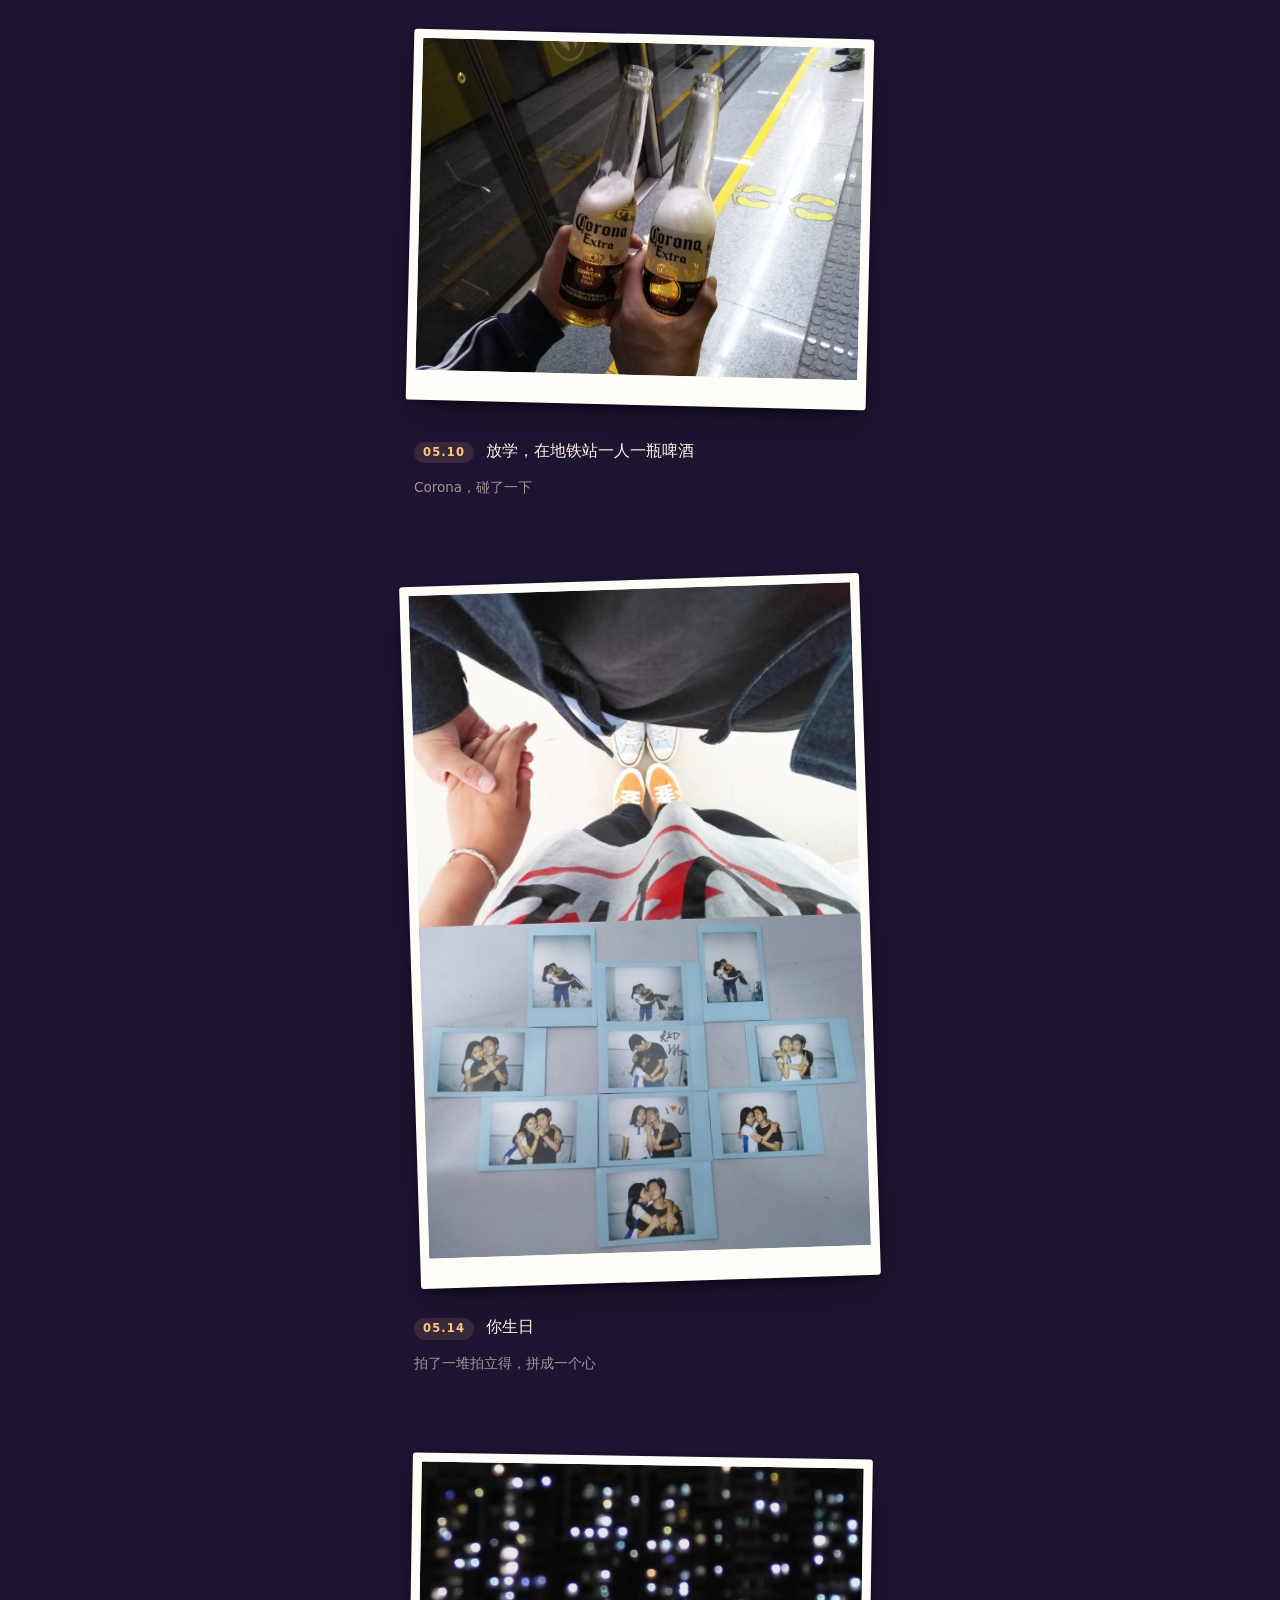
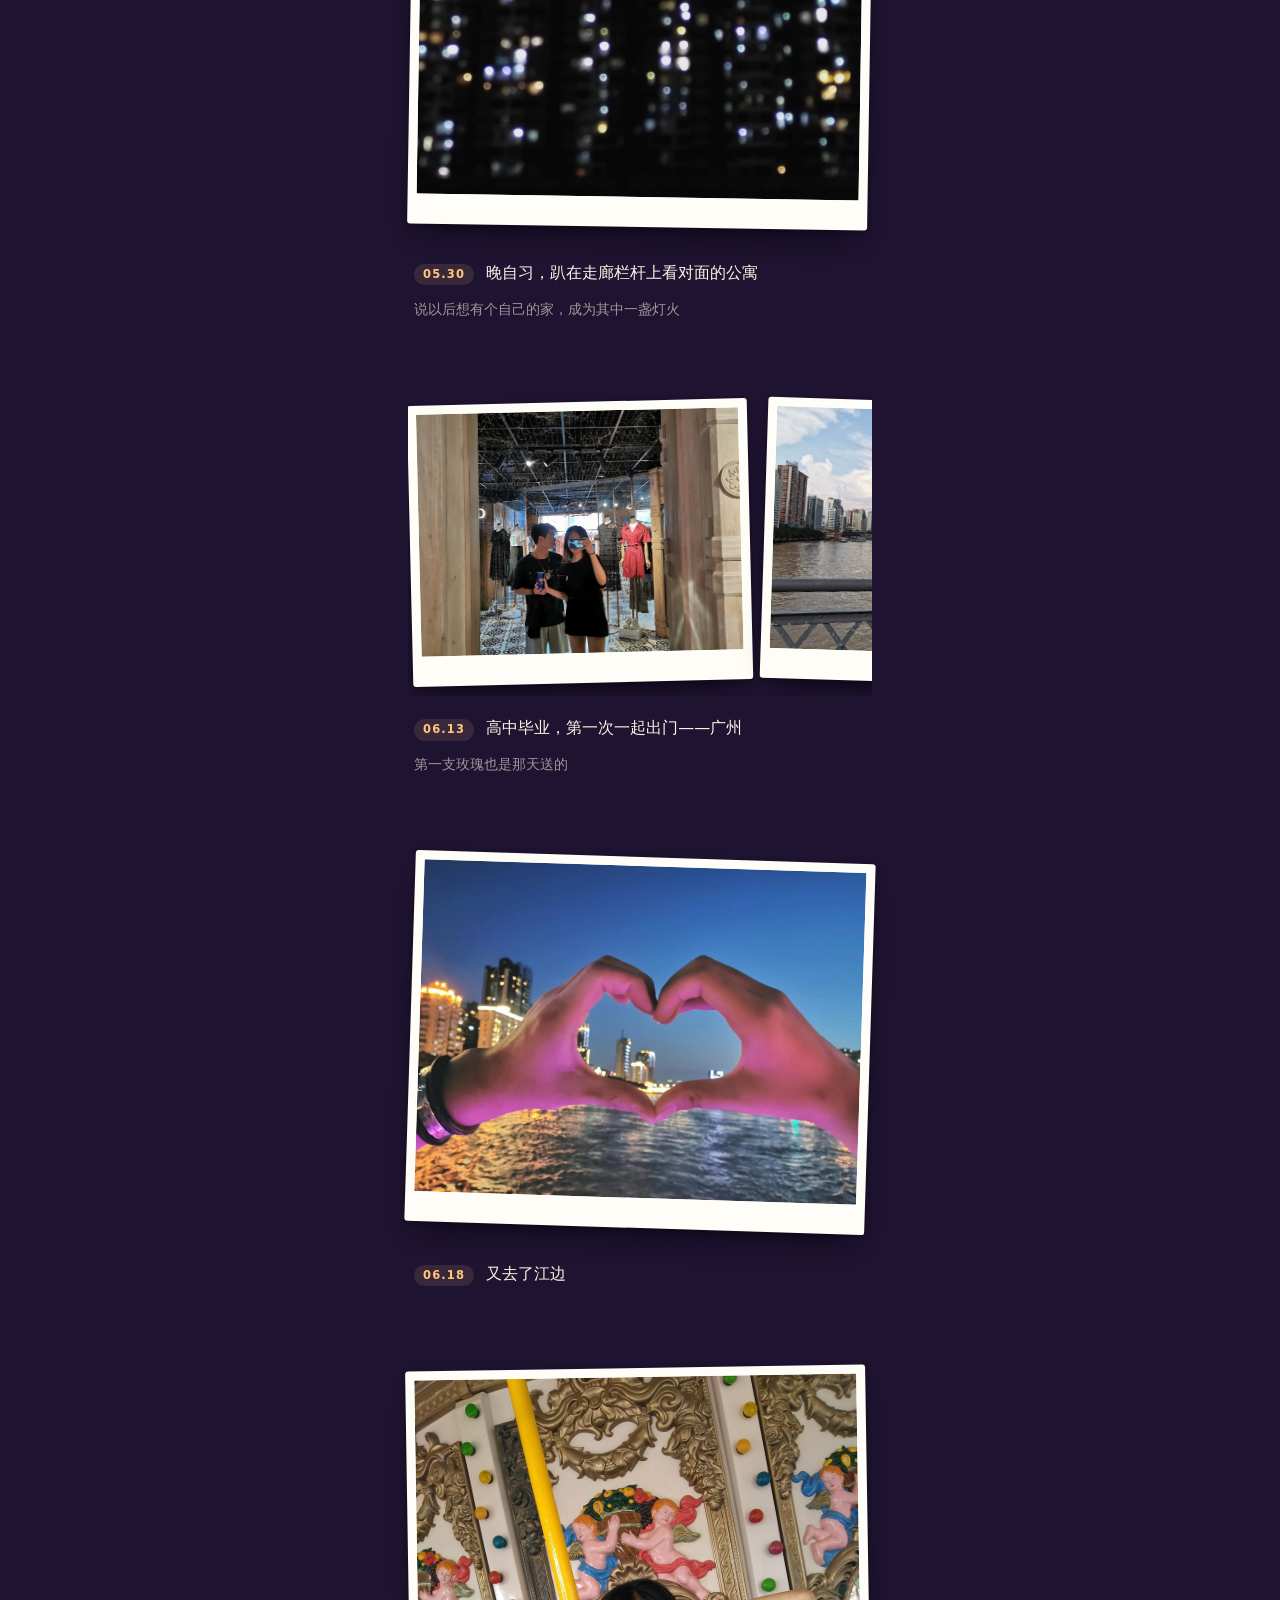
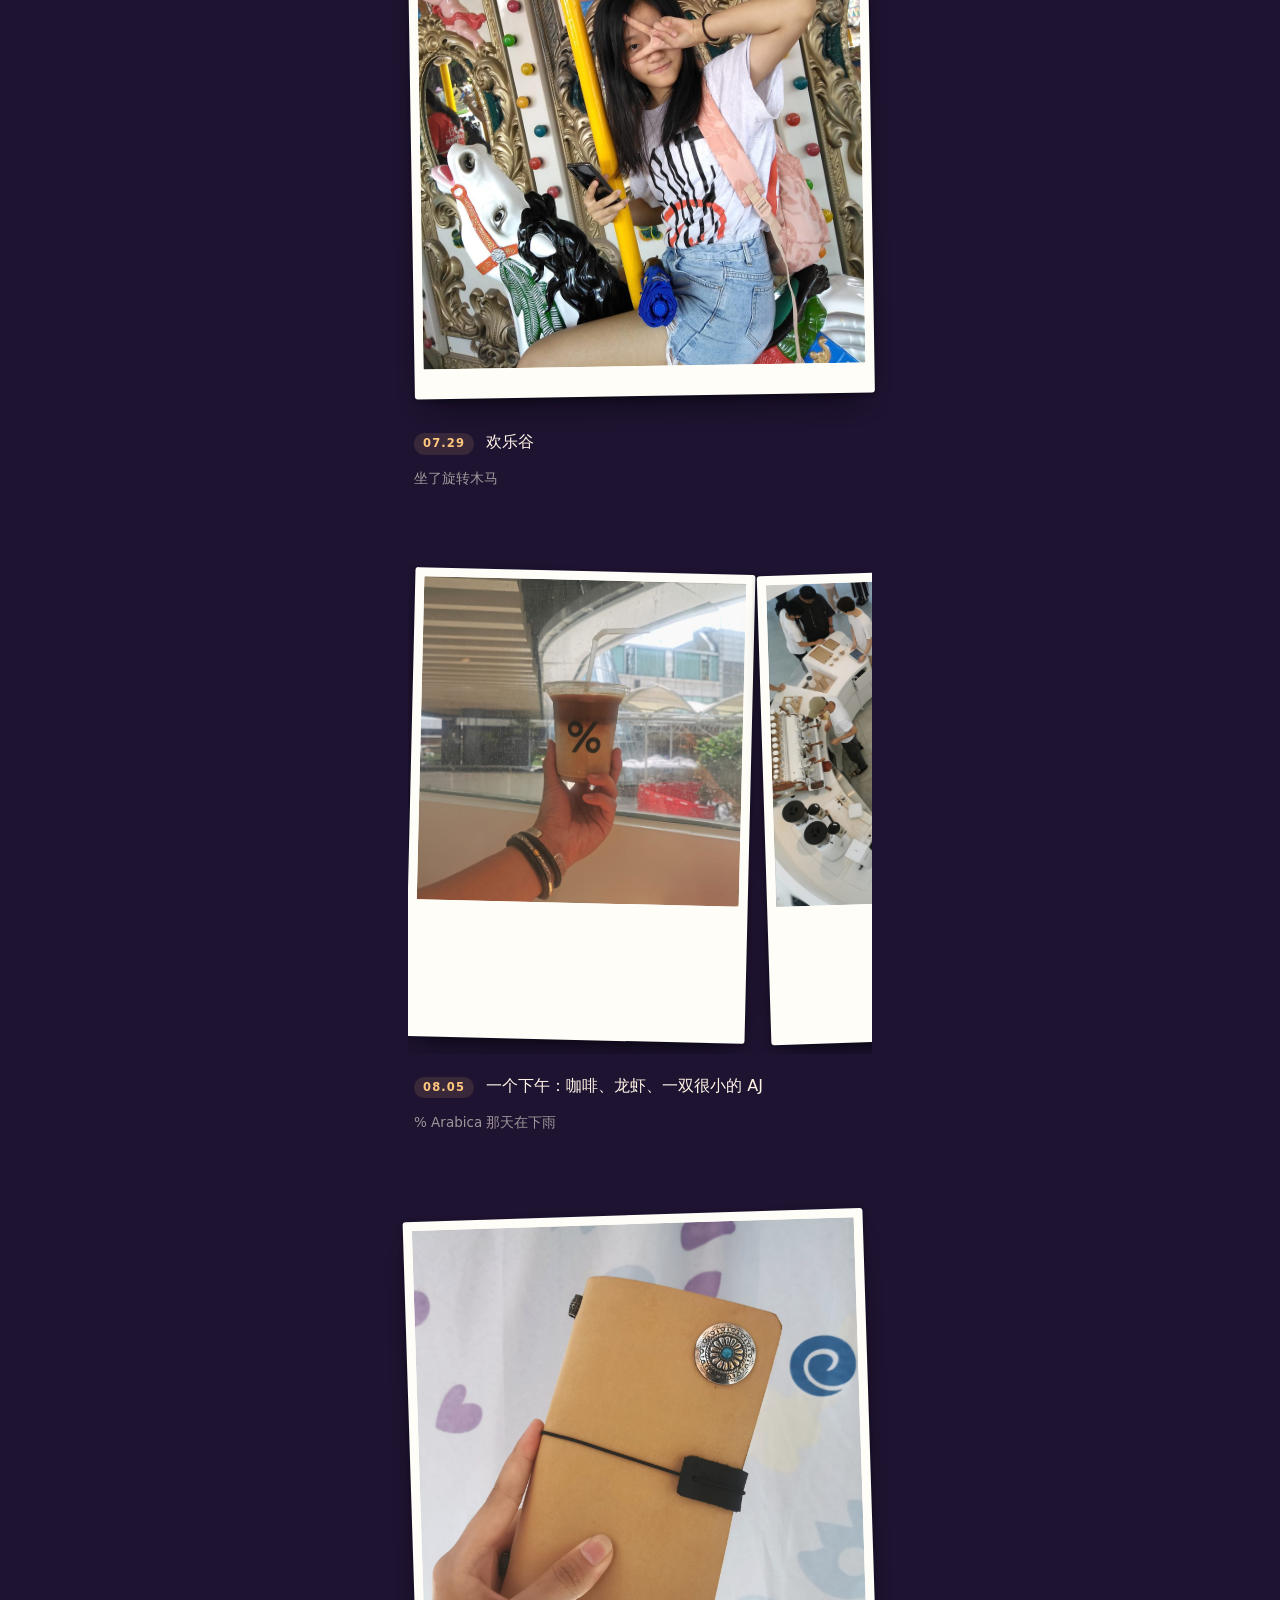
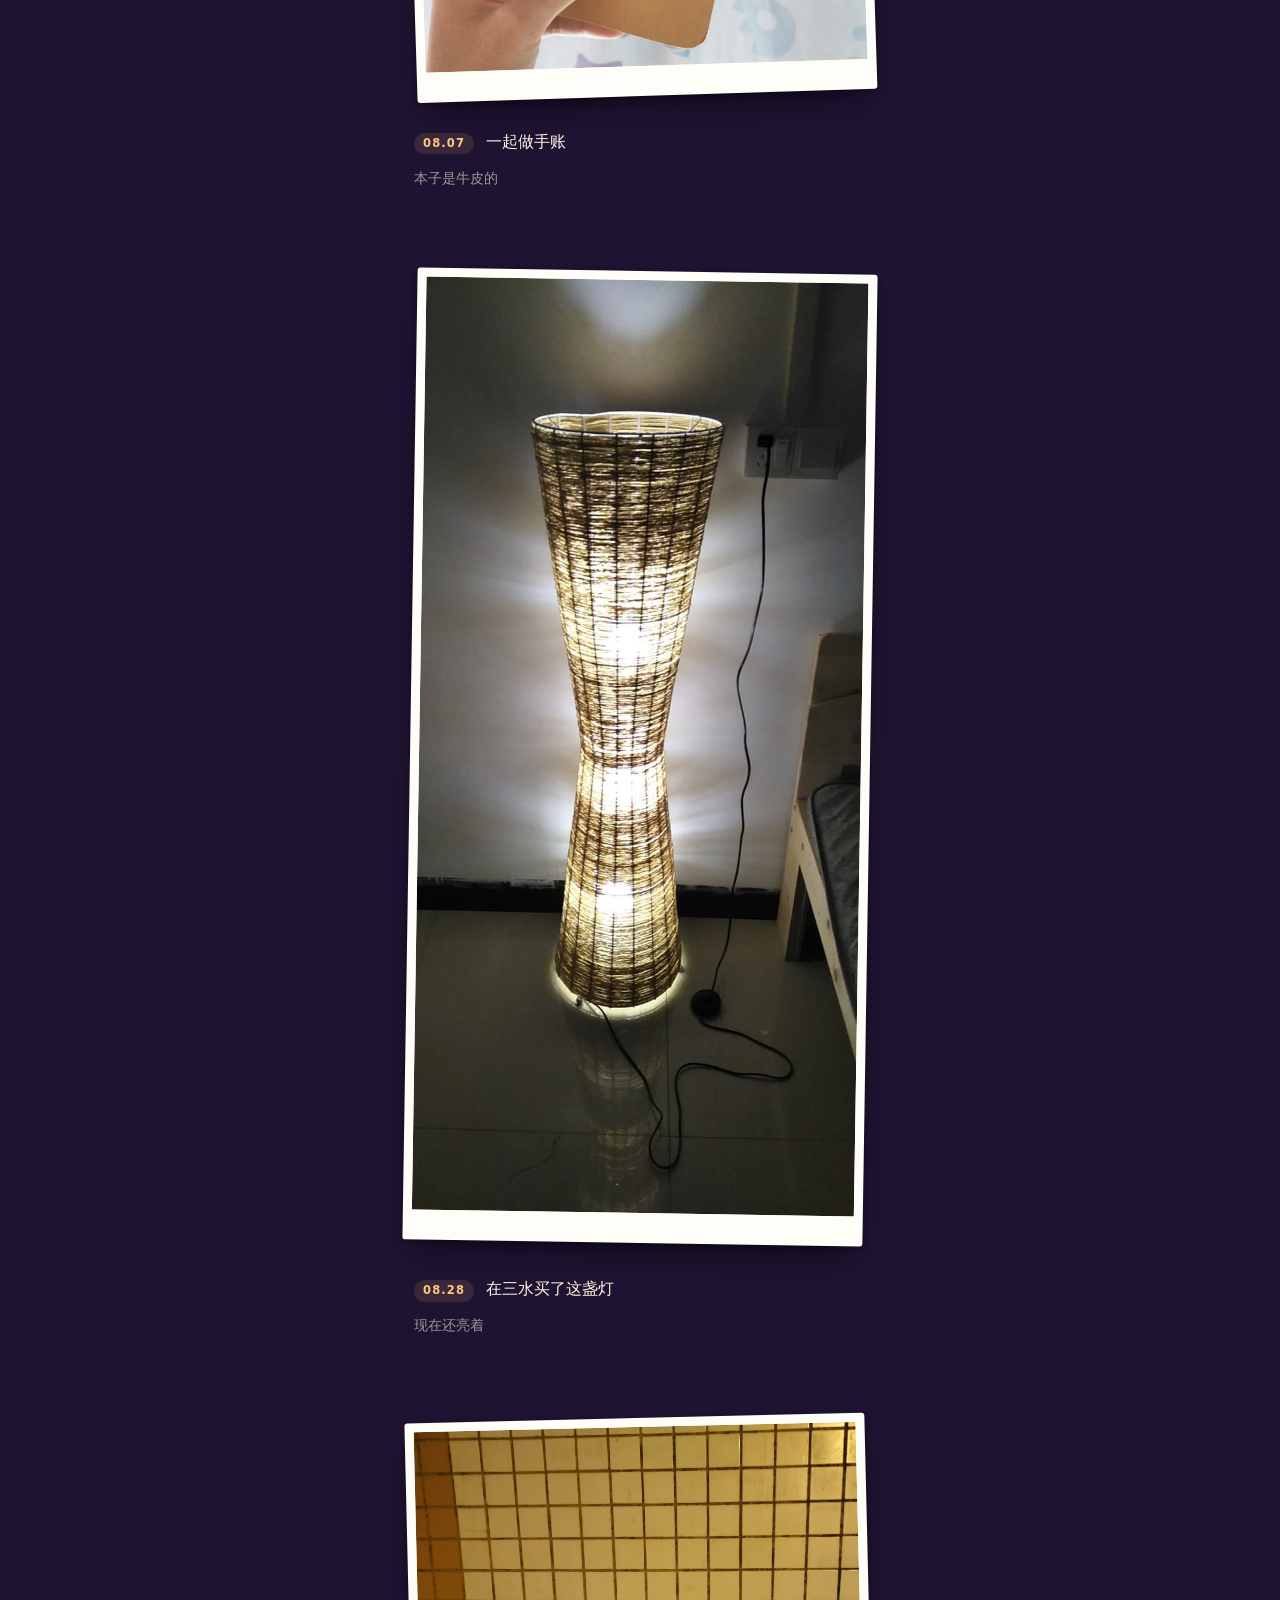
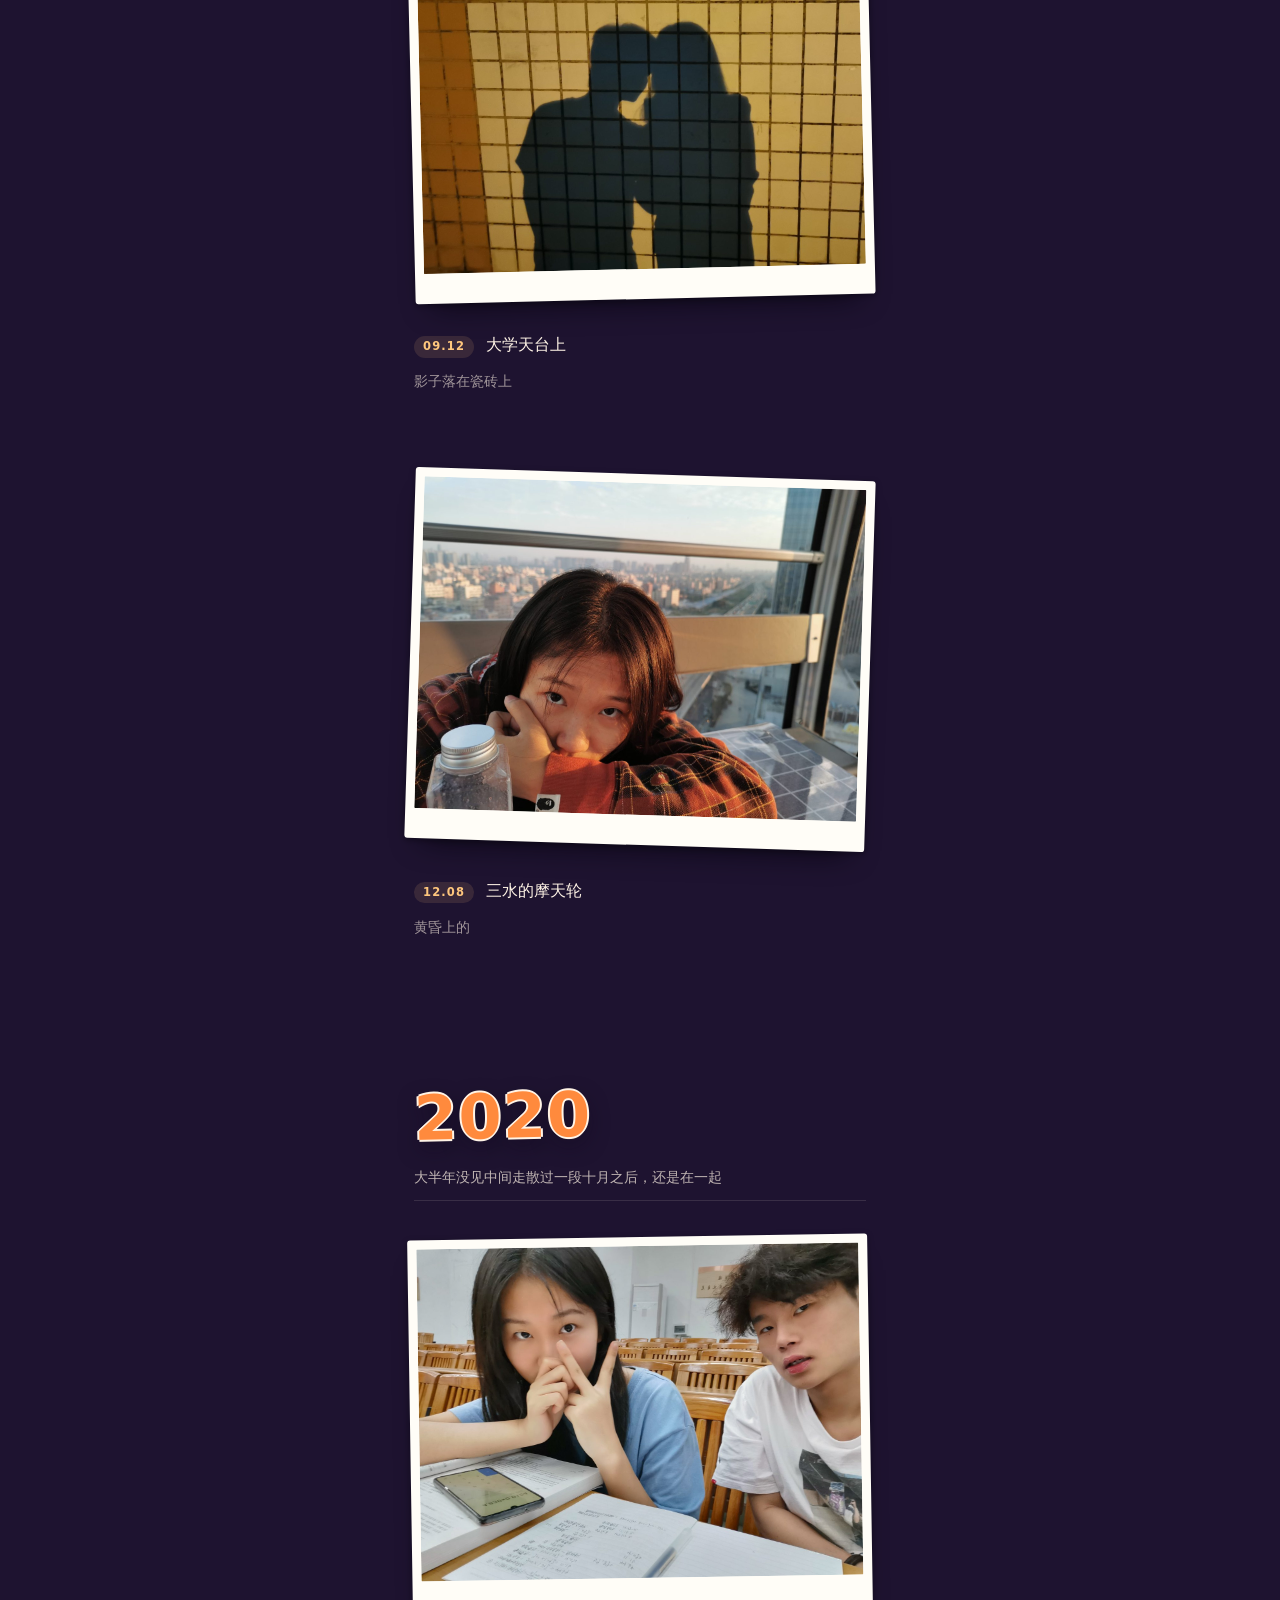
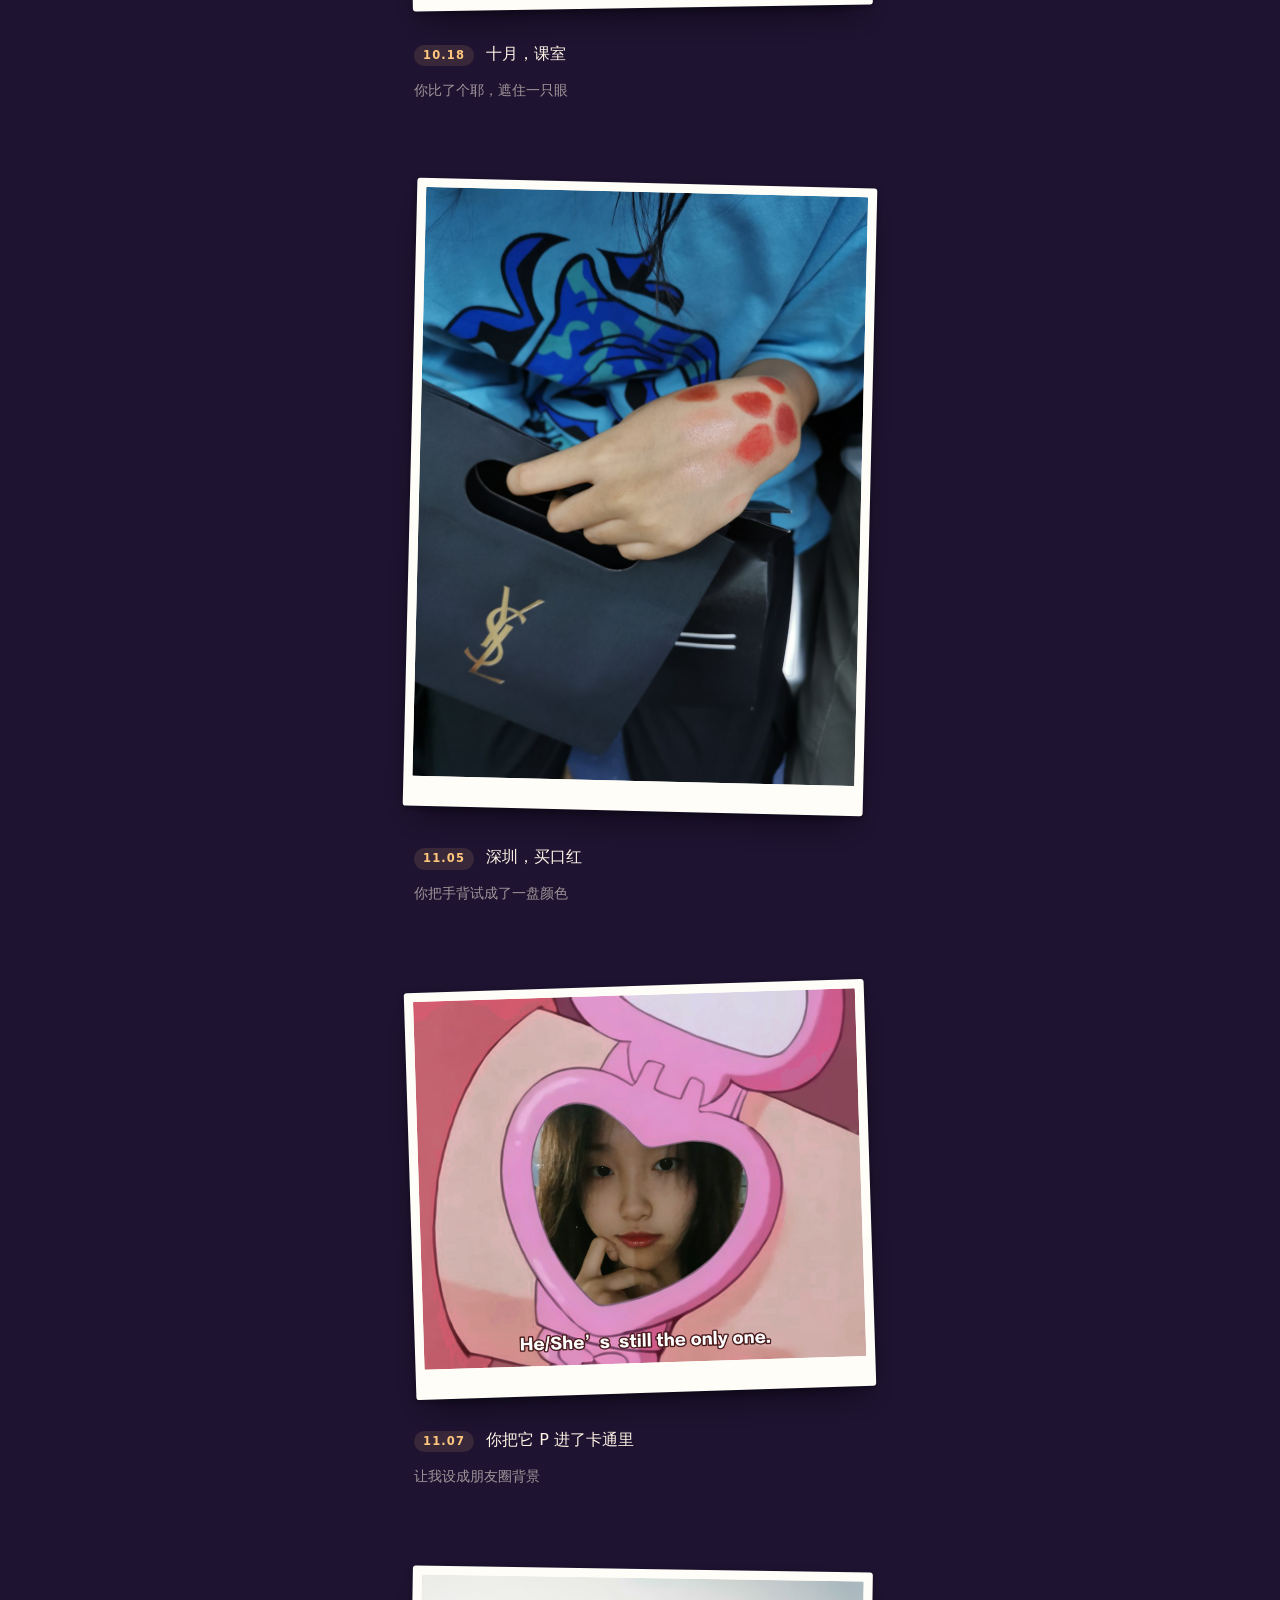
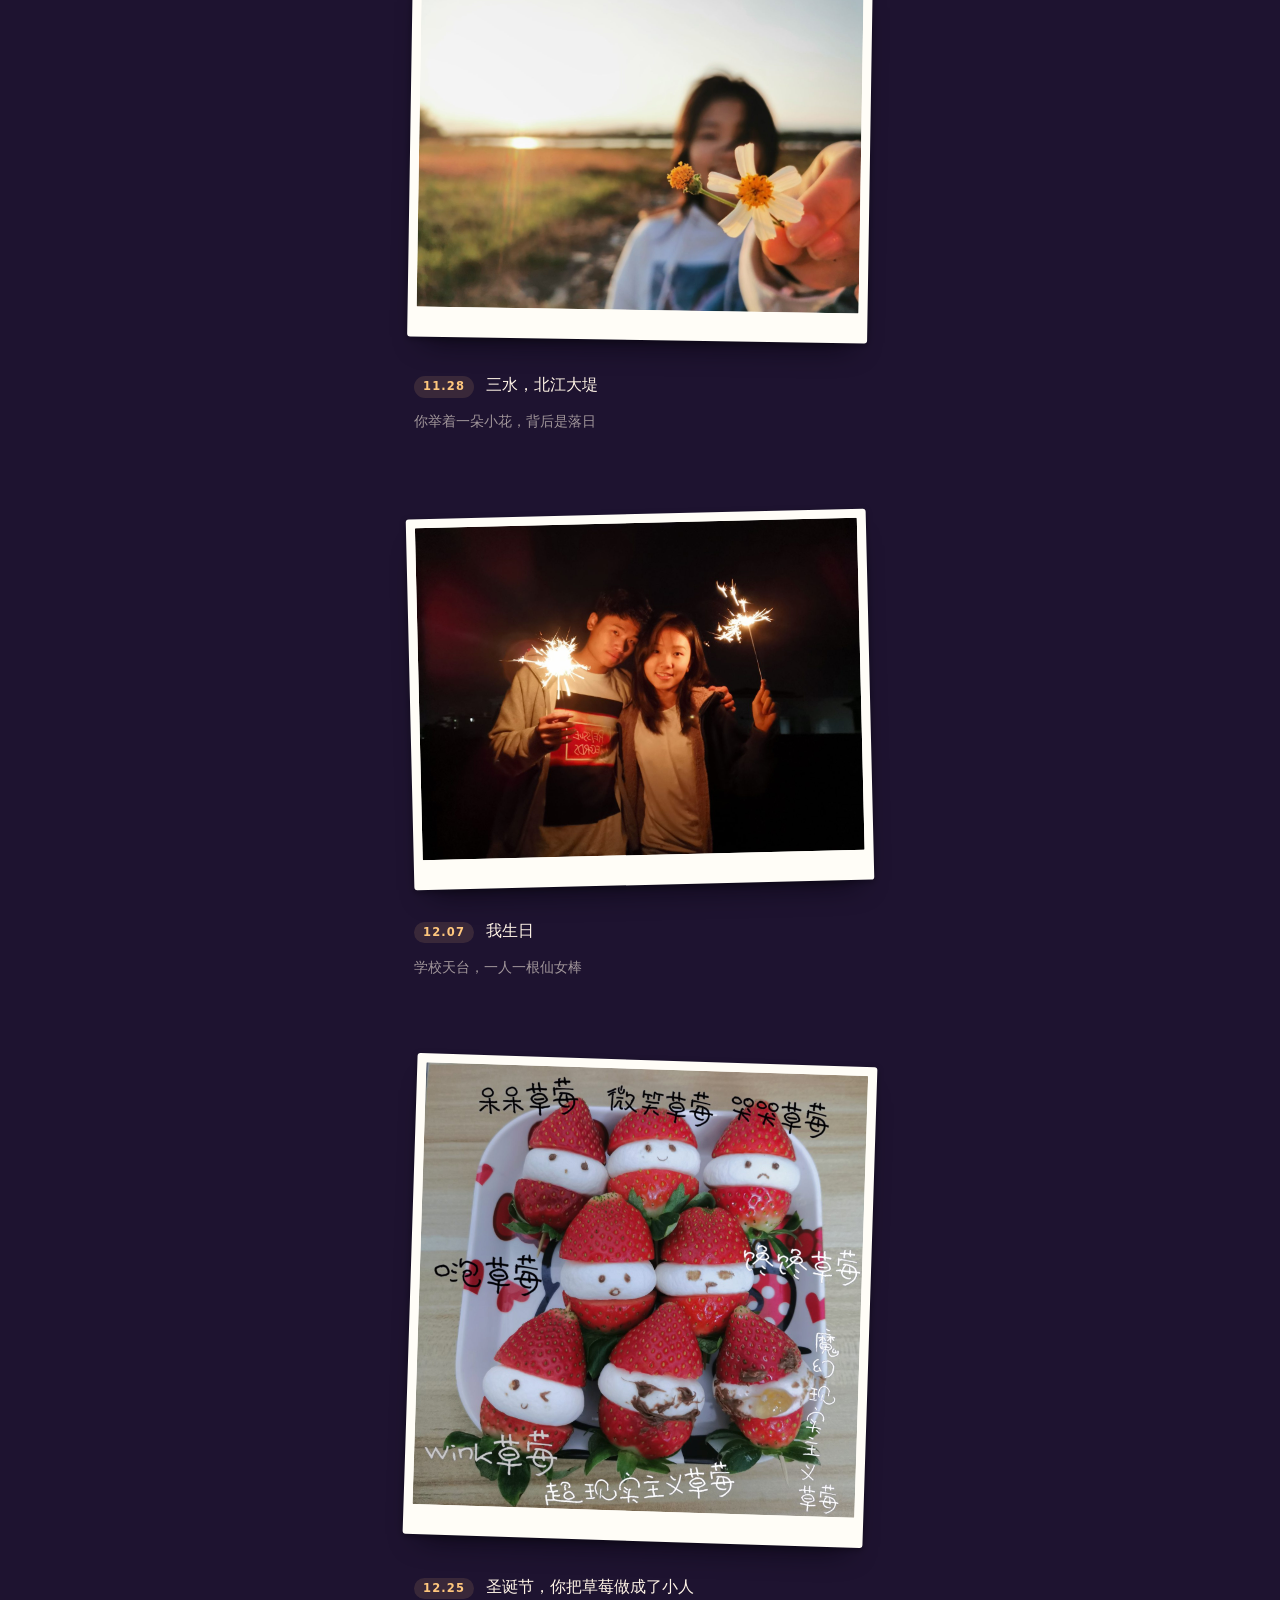
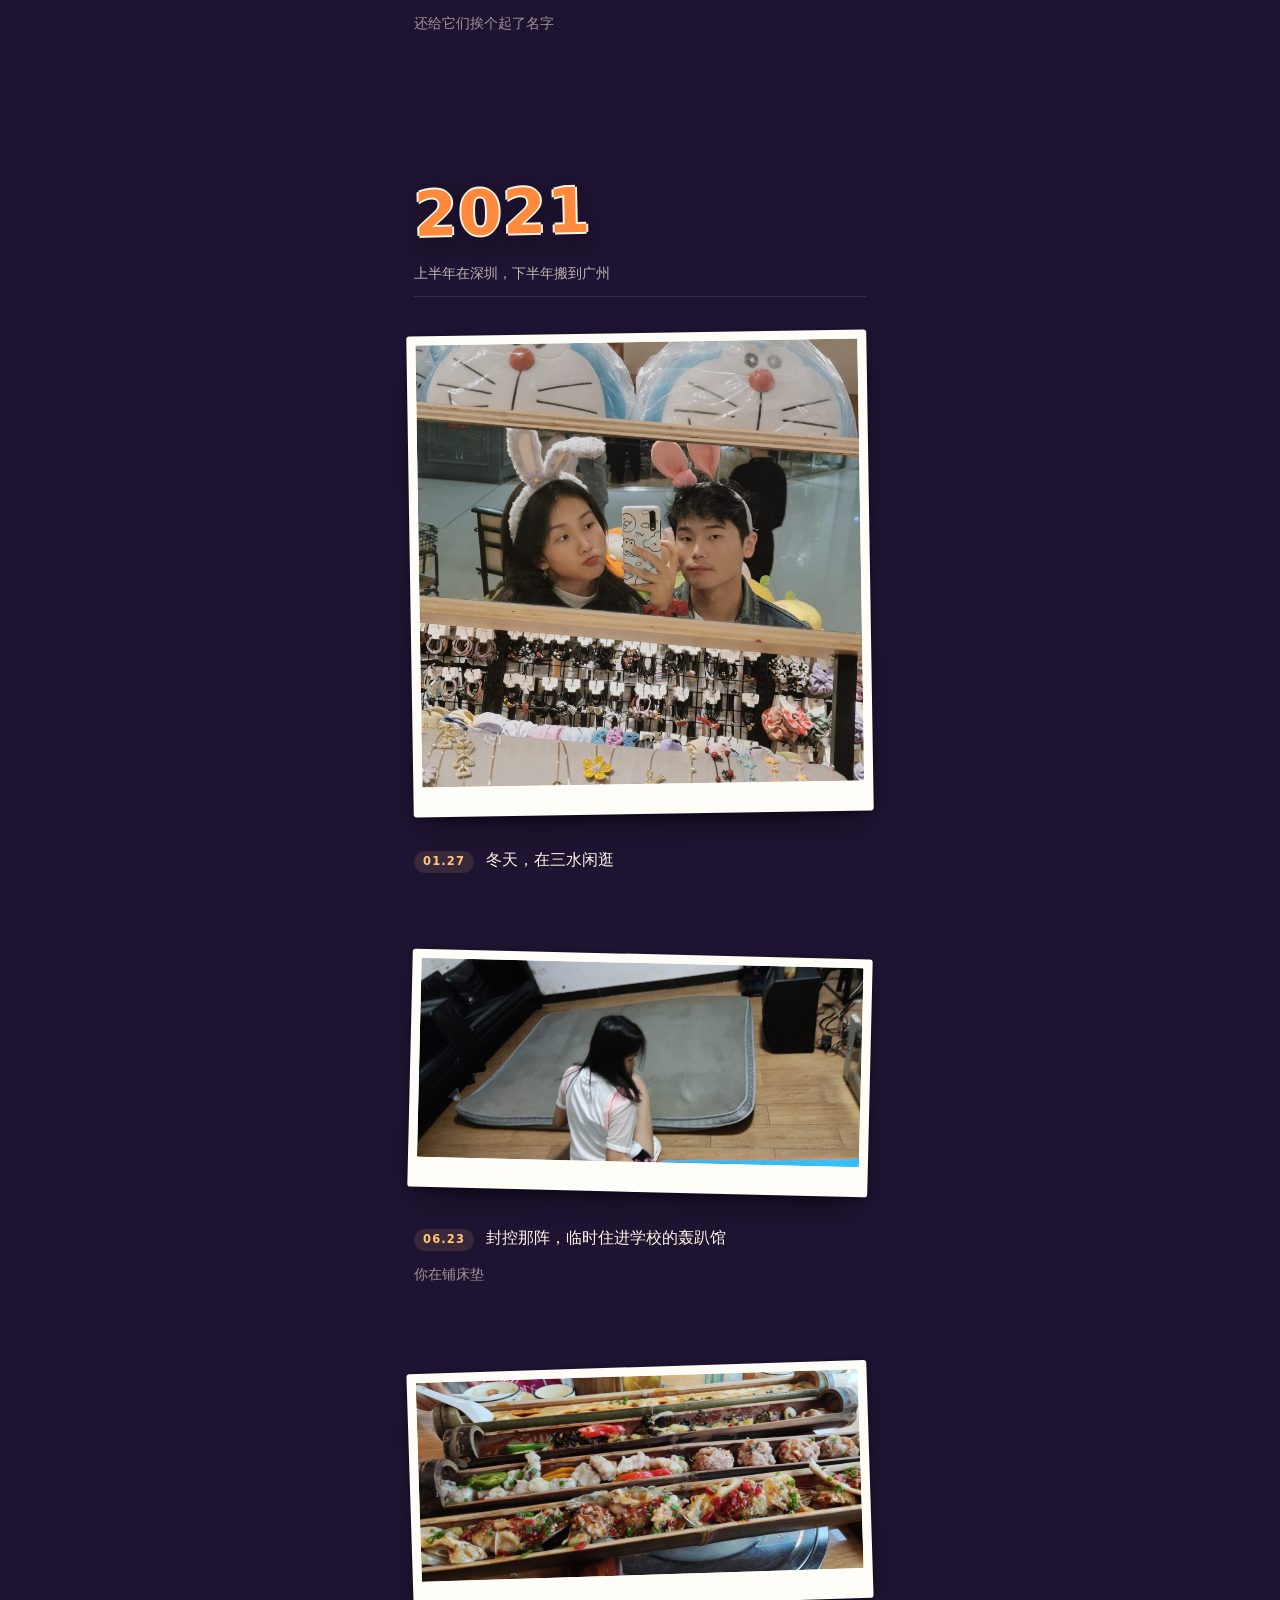
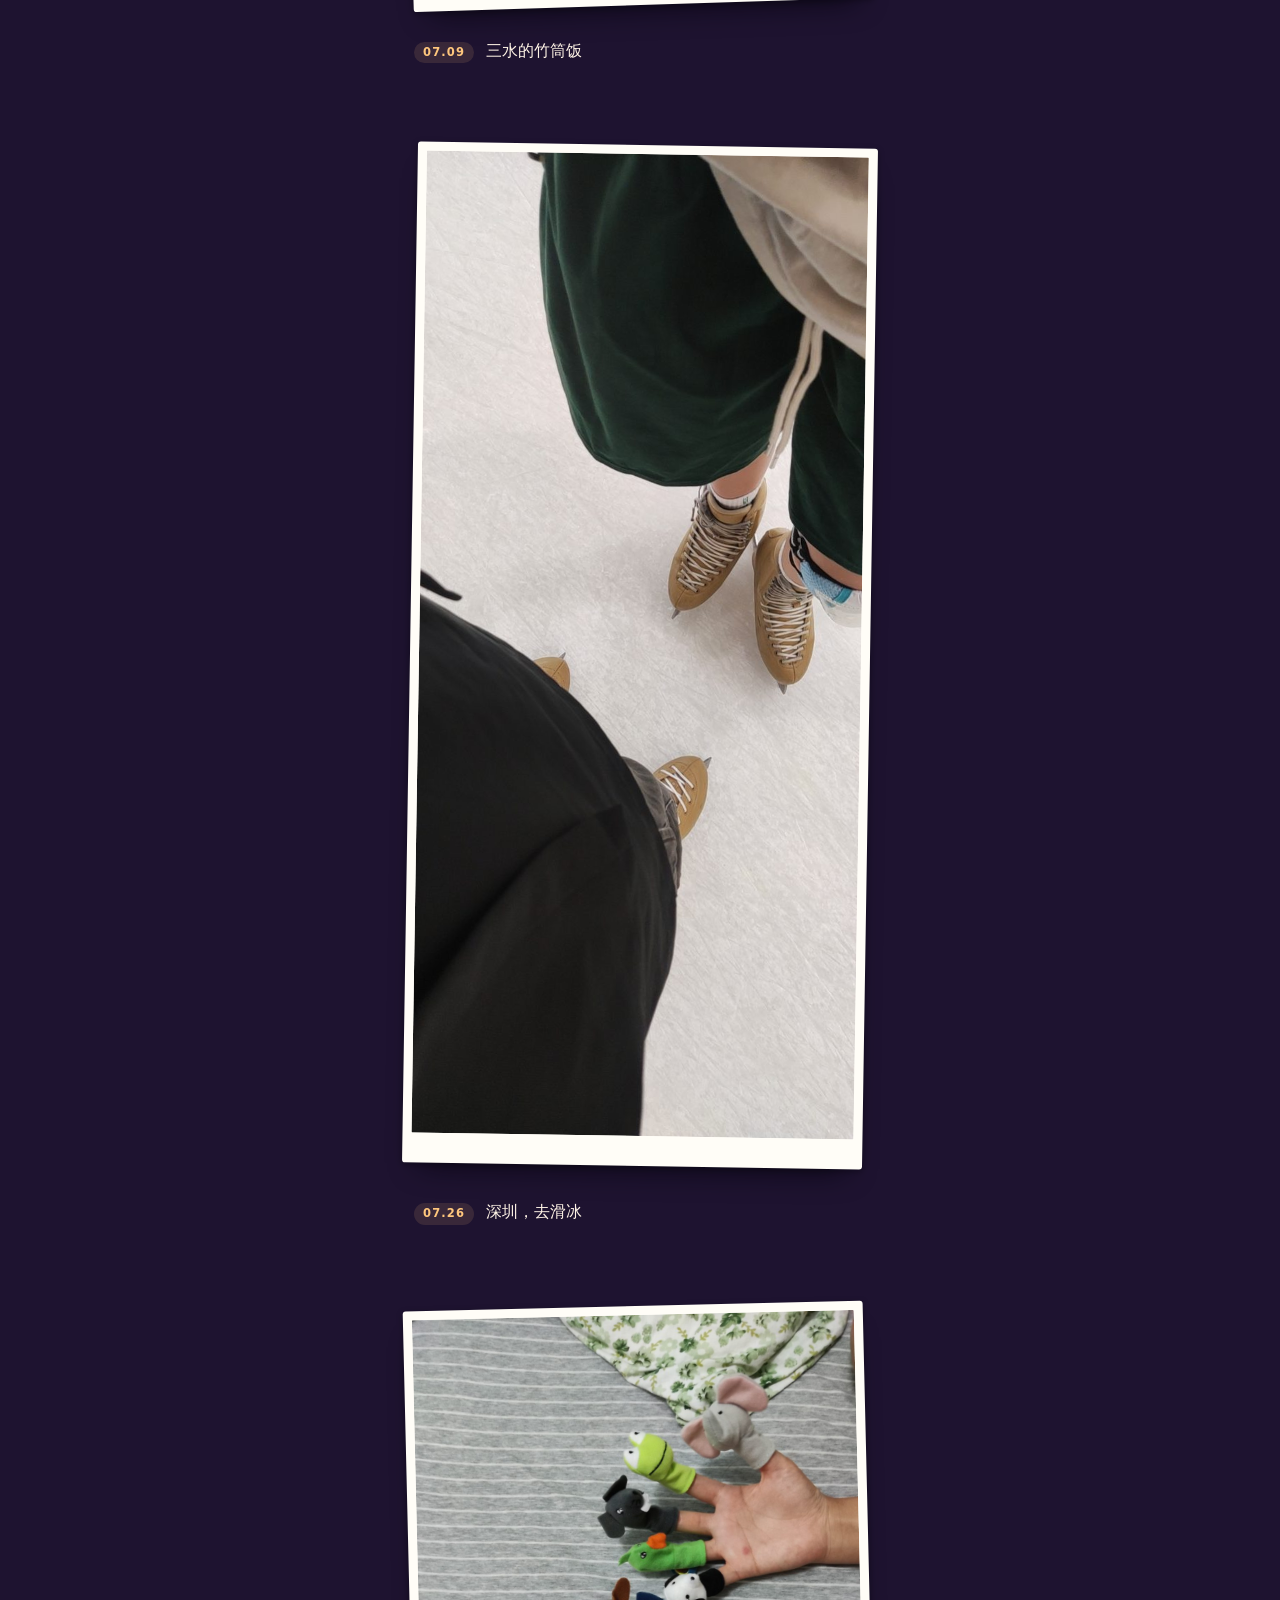
==== commit 1129701a: "Tighten the copy and drop every full stop Rewrites the four lines he flagged: the May night is now a" ====
--- a/halloween/index.html
+++ b/halloween/index.html
@@ -10,7 +10,7 @@
 <title>不给糖就捣蛋</title>
 <meta name="description" content="一张给你的小卡片">
 
-<link rel="stylesheet" href="style.css?v=13">
+<link rel="stylesheet" href="style.css?v=14">
 </head>
 <body>
 
@@ -132,7 +132,7 @@
   <p style="text-align:center;color:#FFF4E6;font:16px/1.6 sans-serif;padding:40px 20px">这个页面需要打开 JavaScript 才能看。</p>
 </noscript>
 
-<script src="config.js?v=13"></script>
-<script src="app.js?v=13"></script>
+<script src="config.js?v=14"></script>
+<script src="app.js?v=14"></script>
 </body>
 </html>
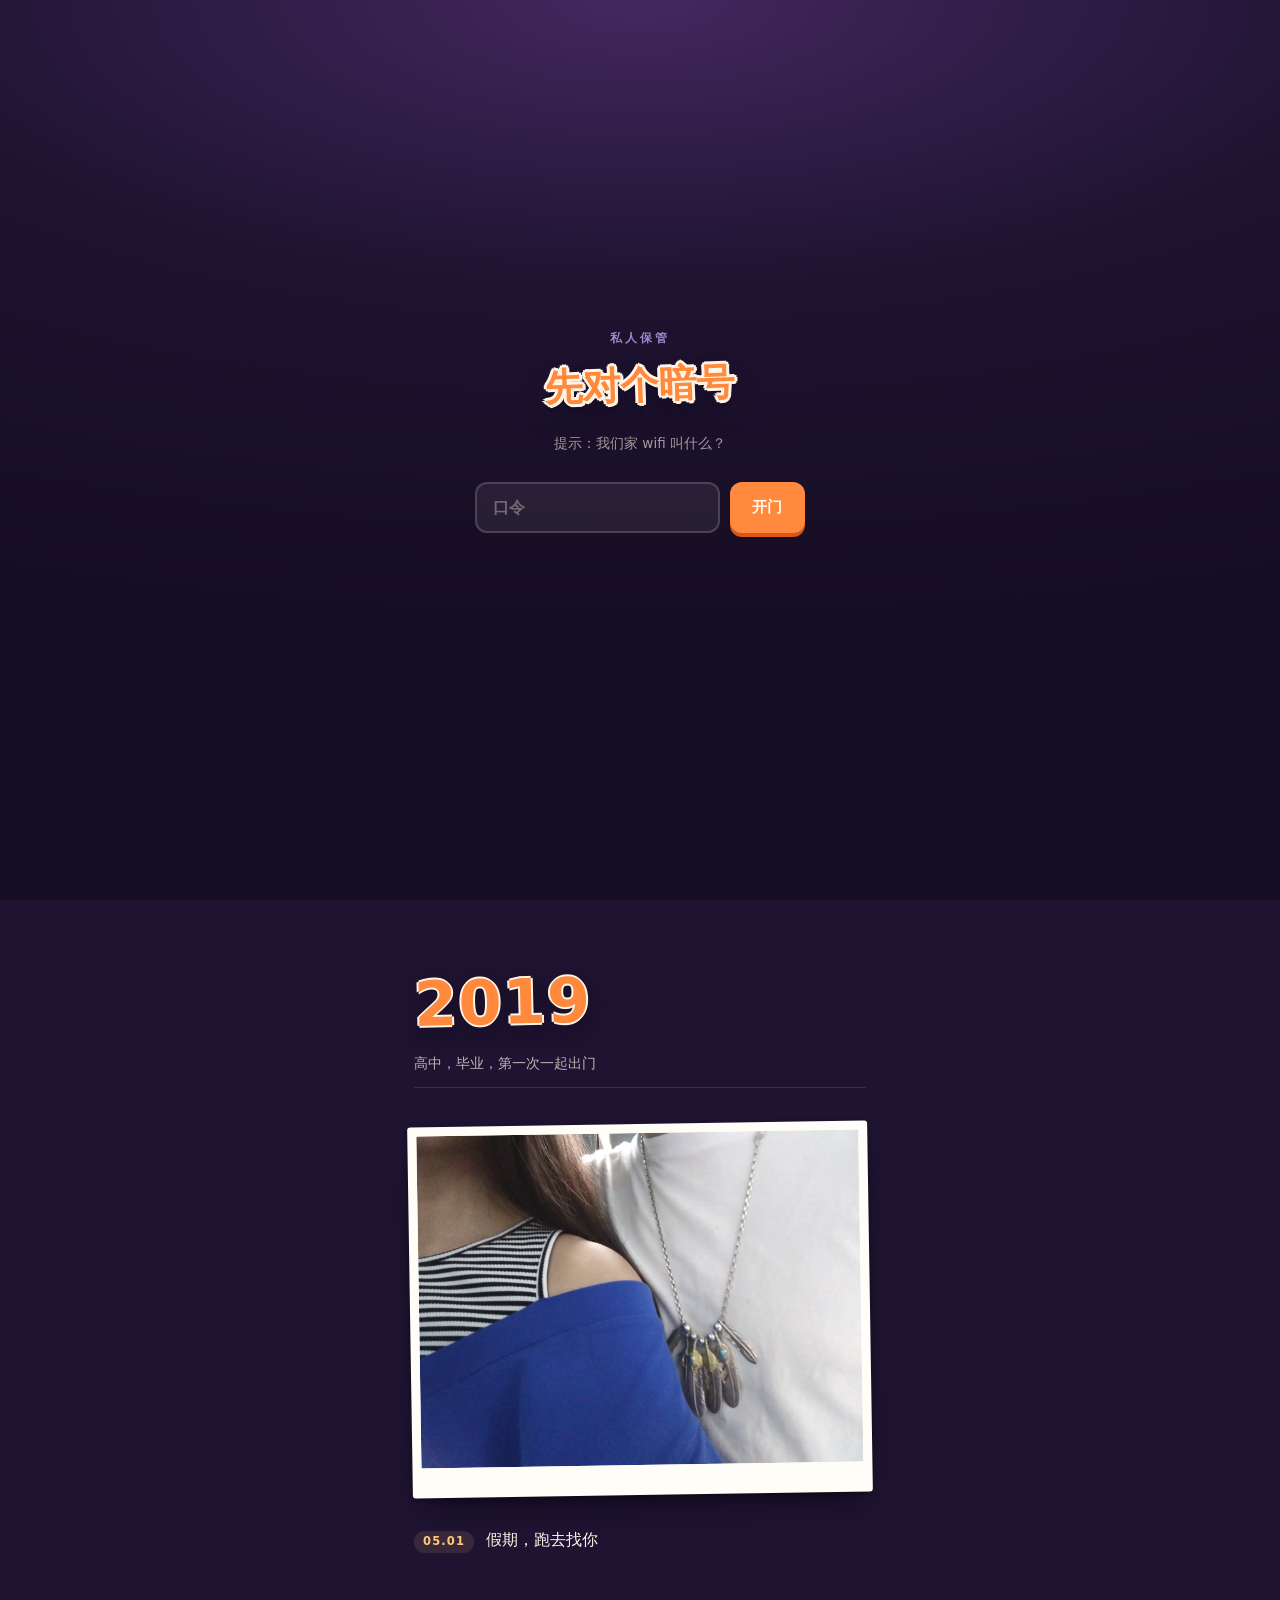
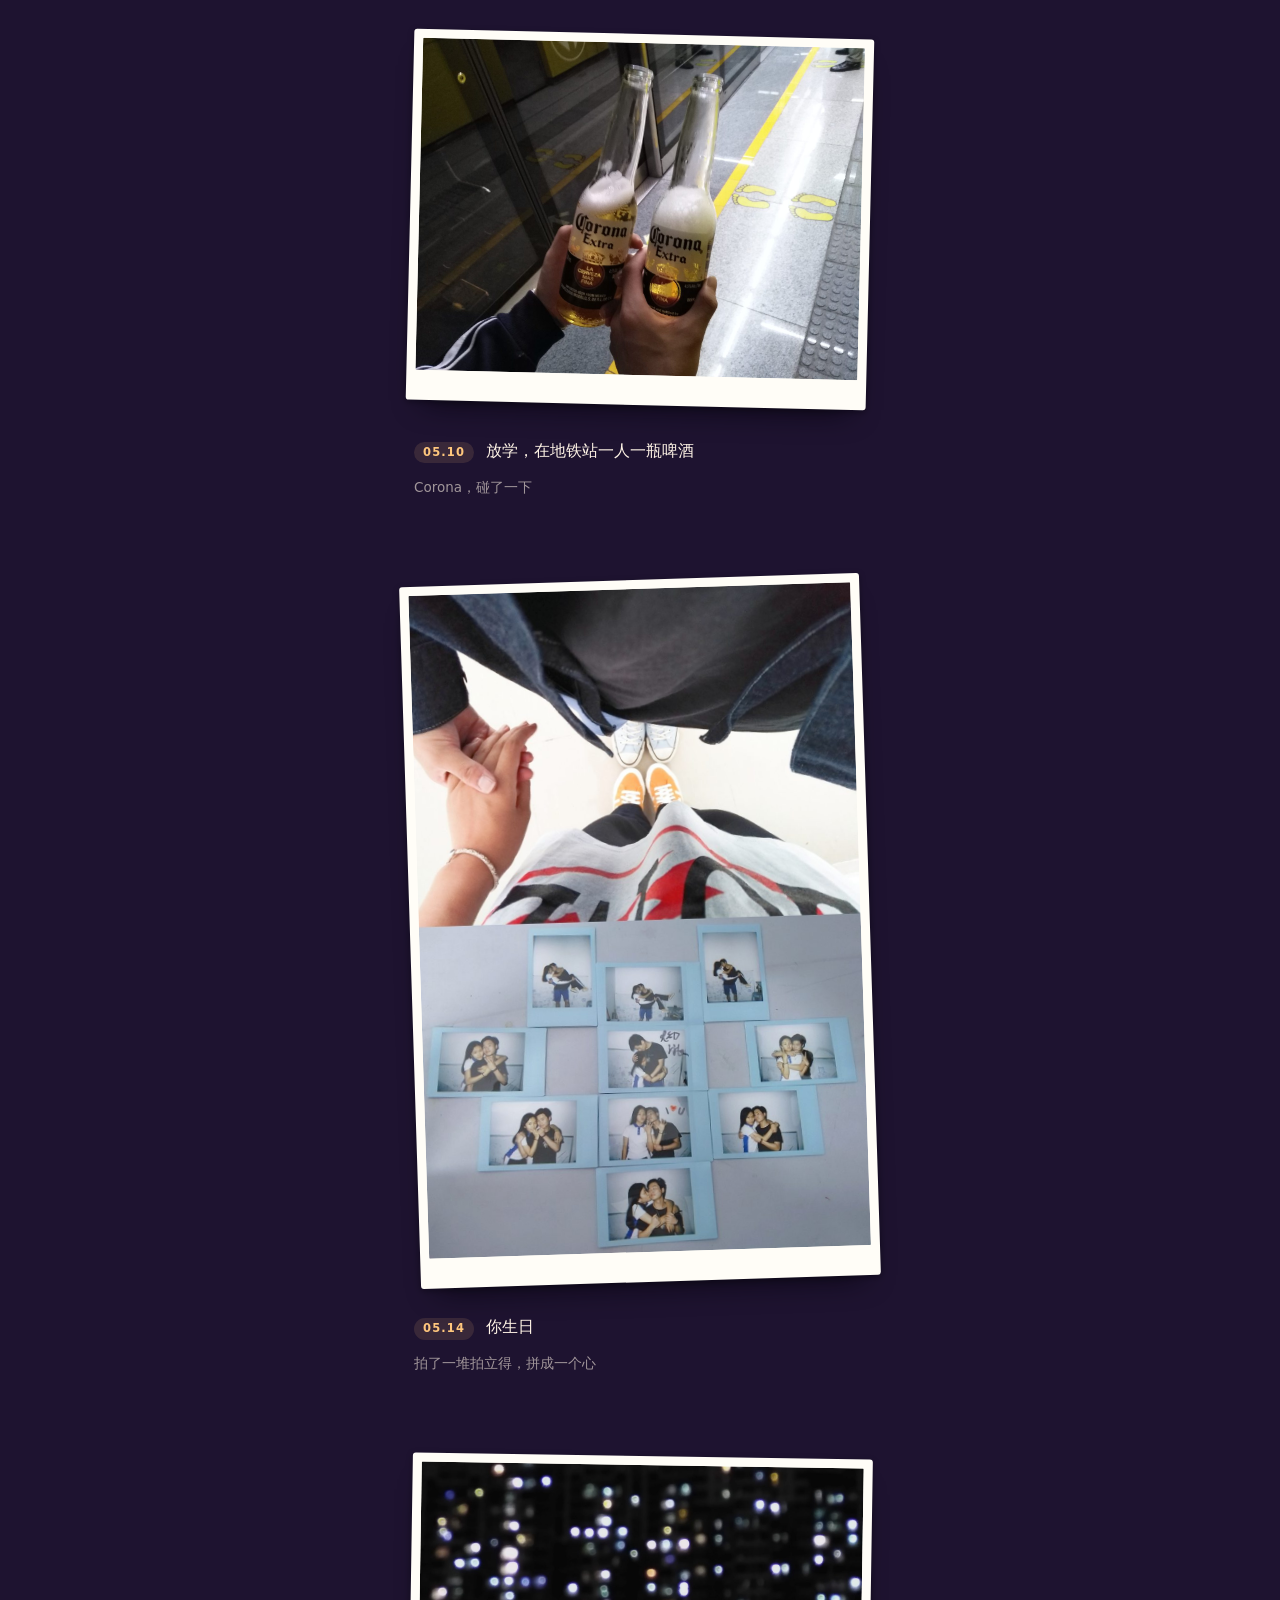
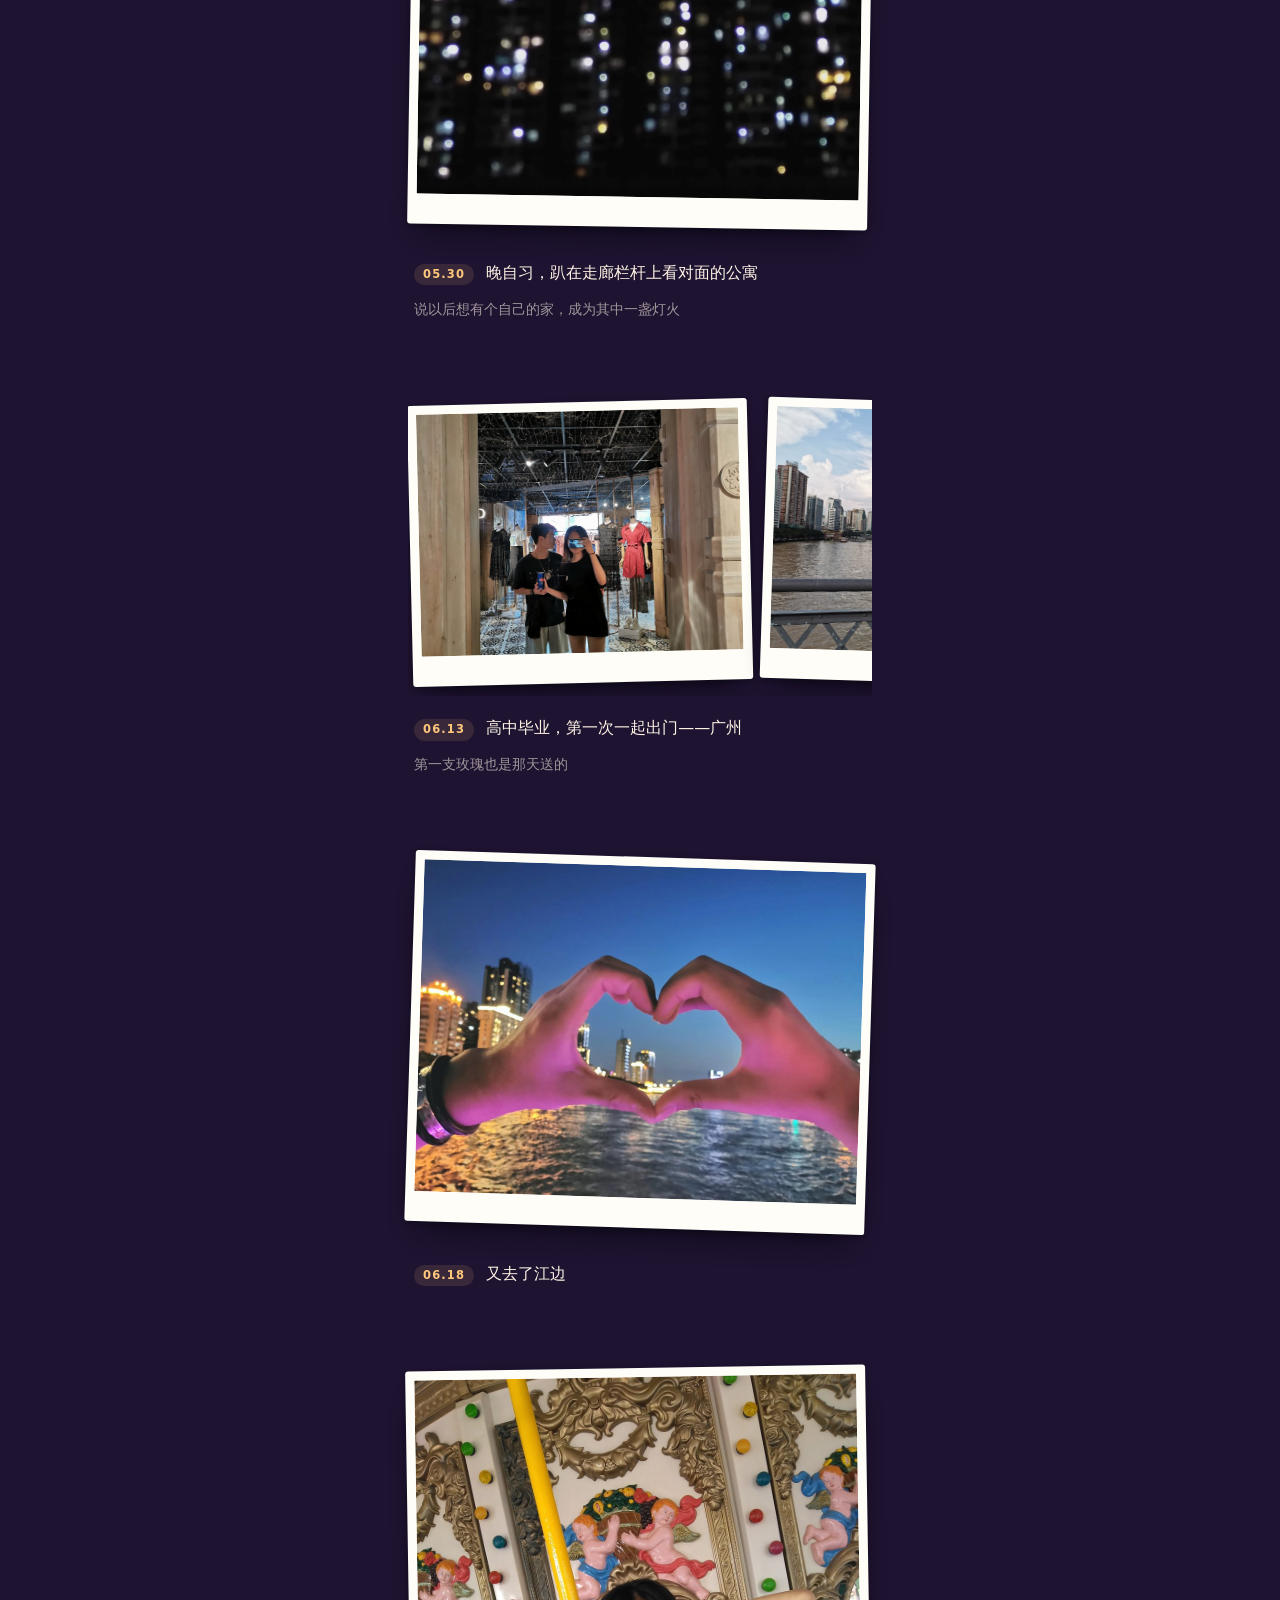
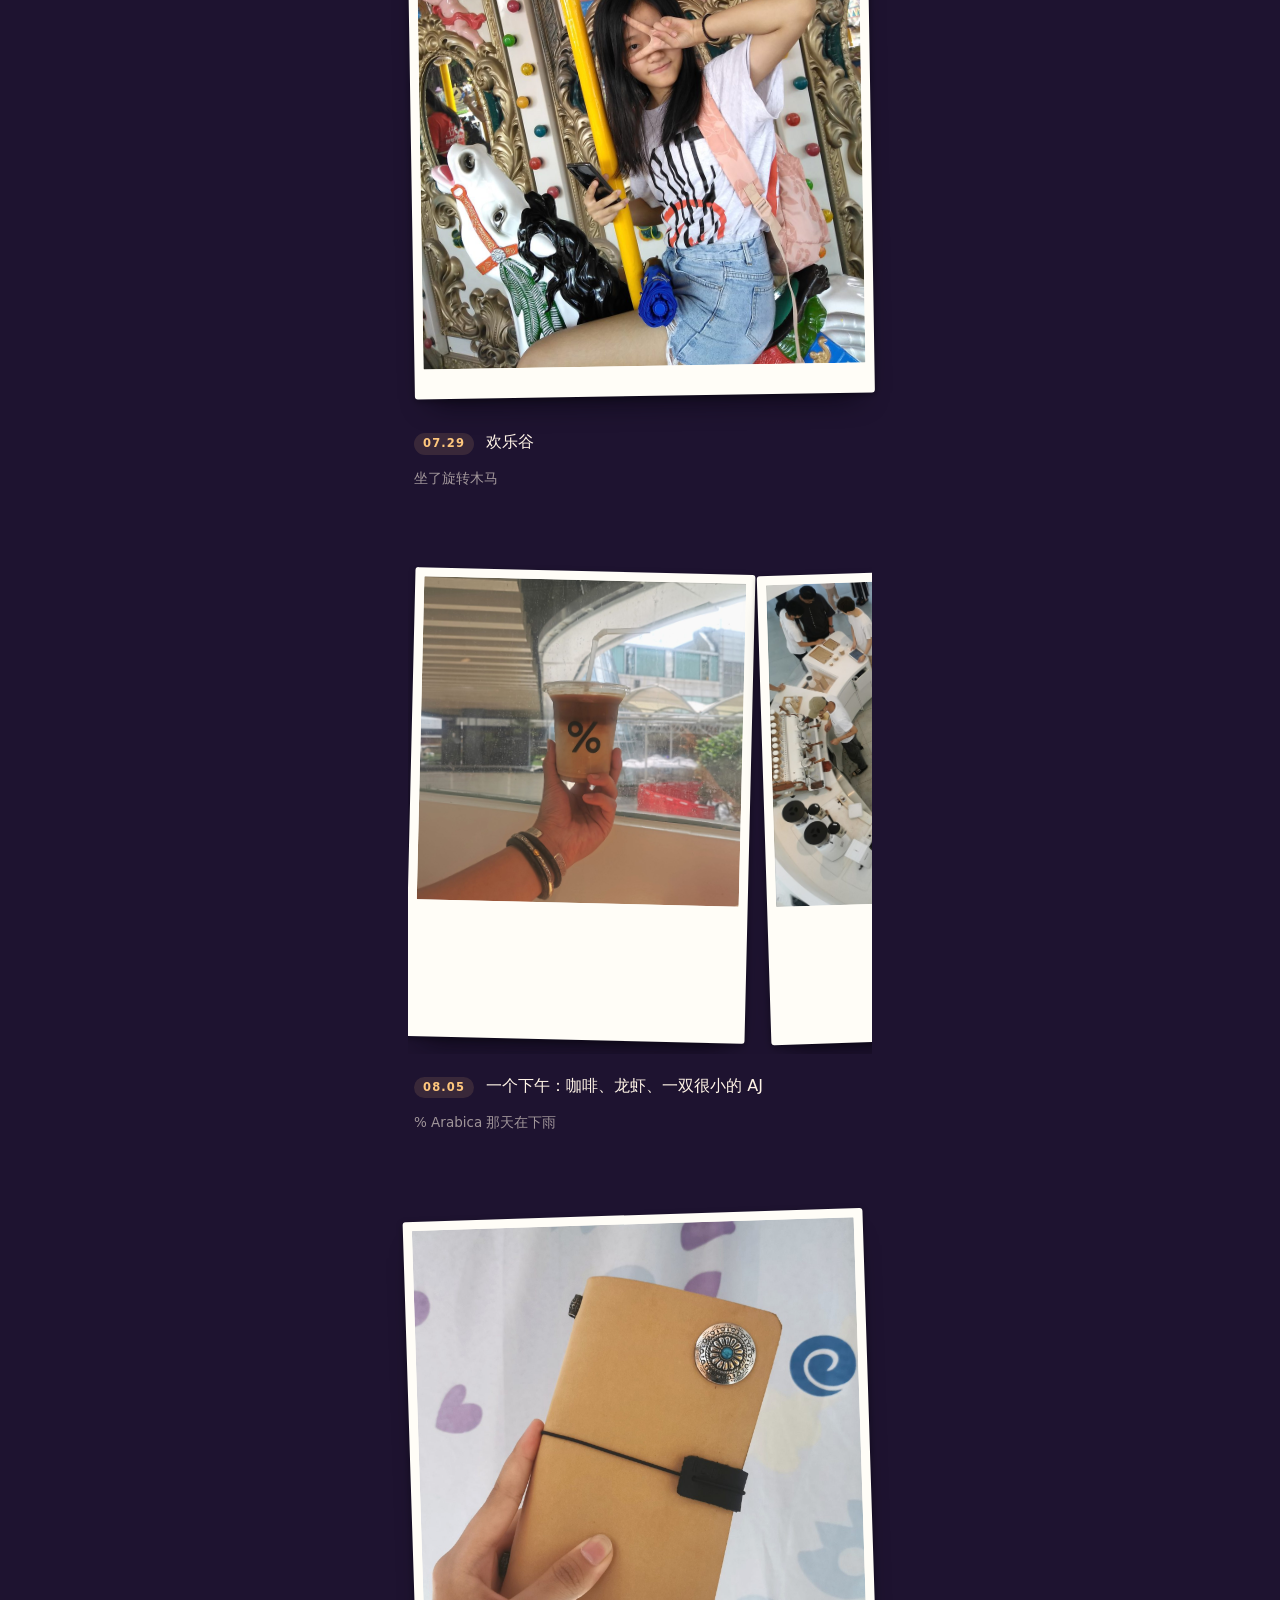
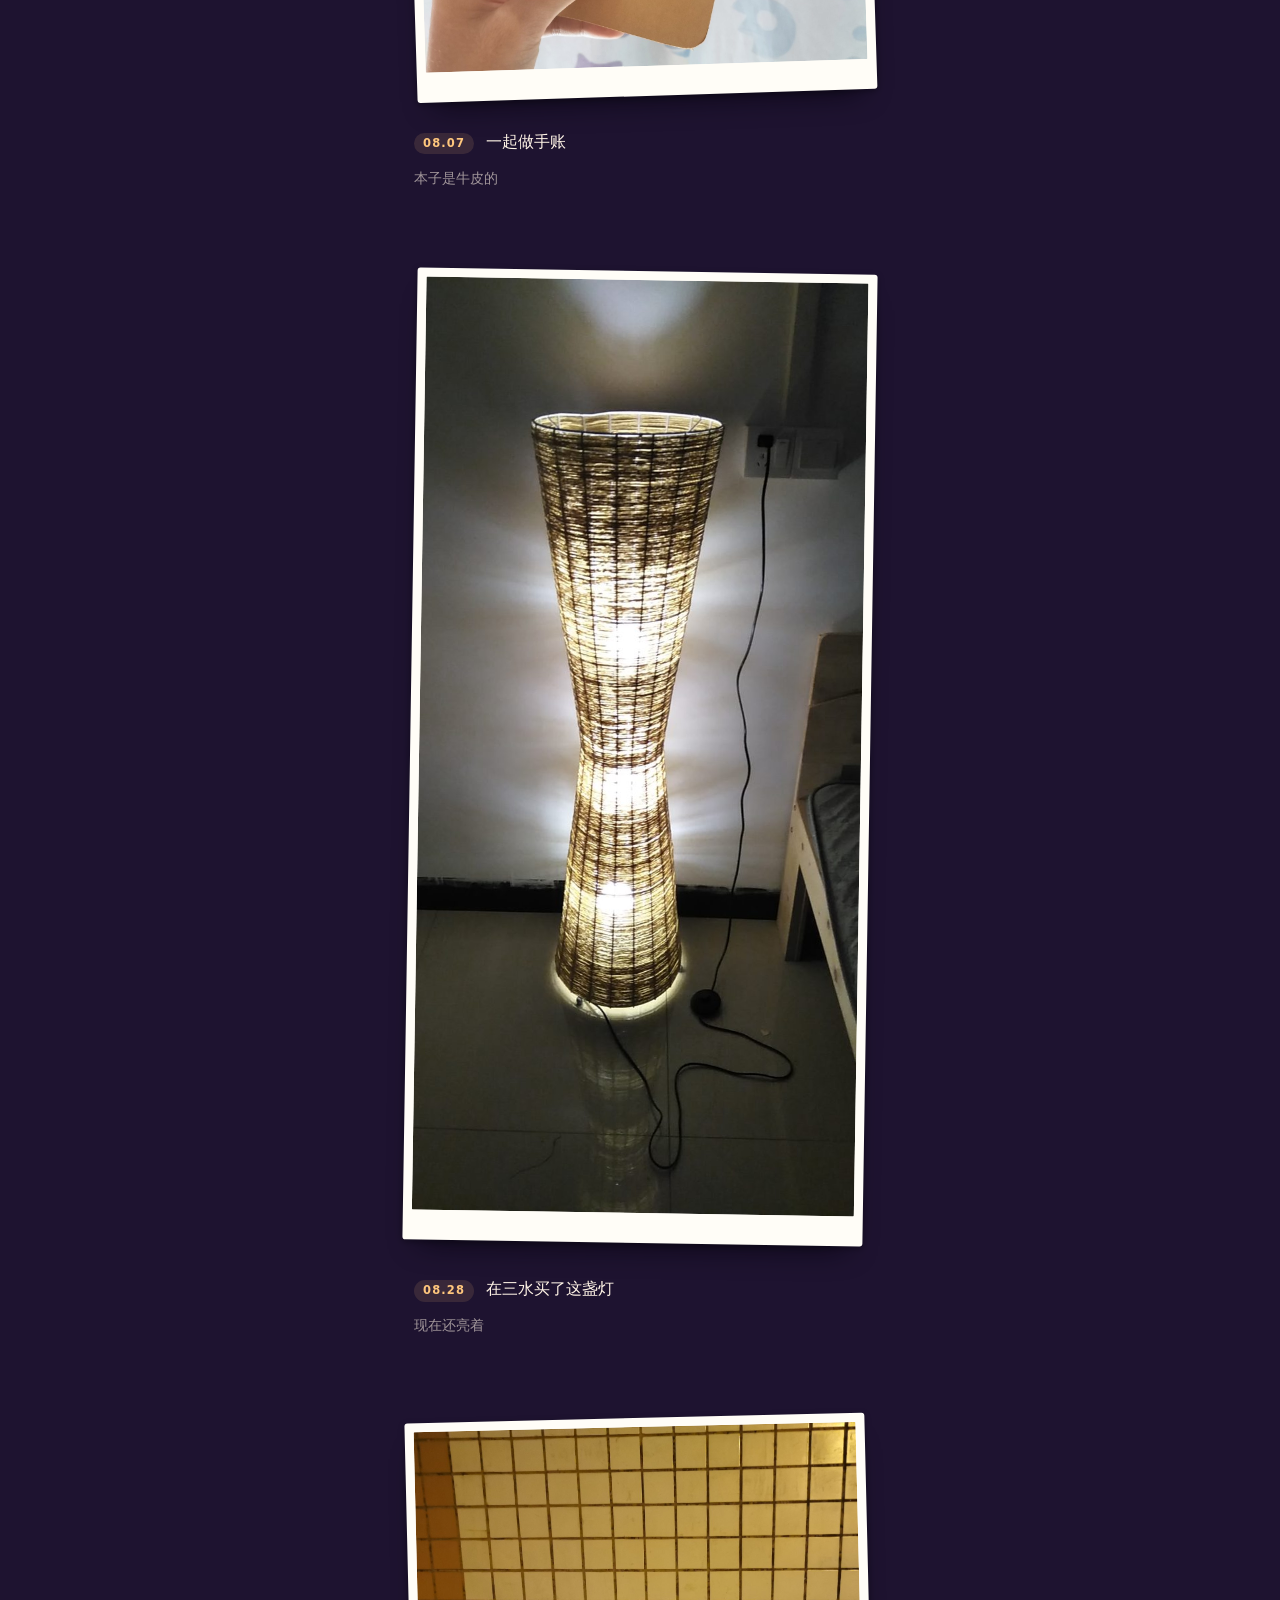
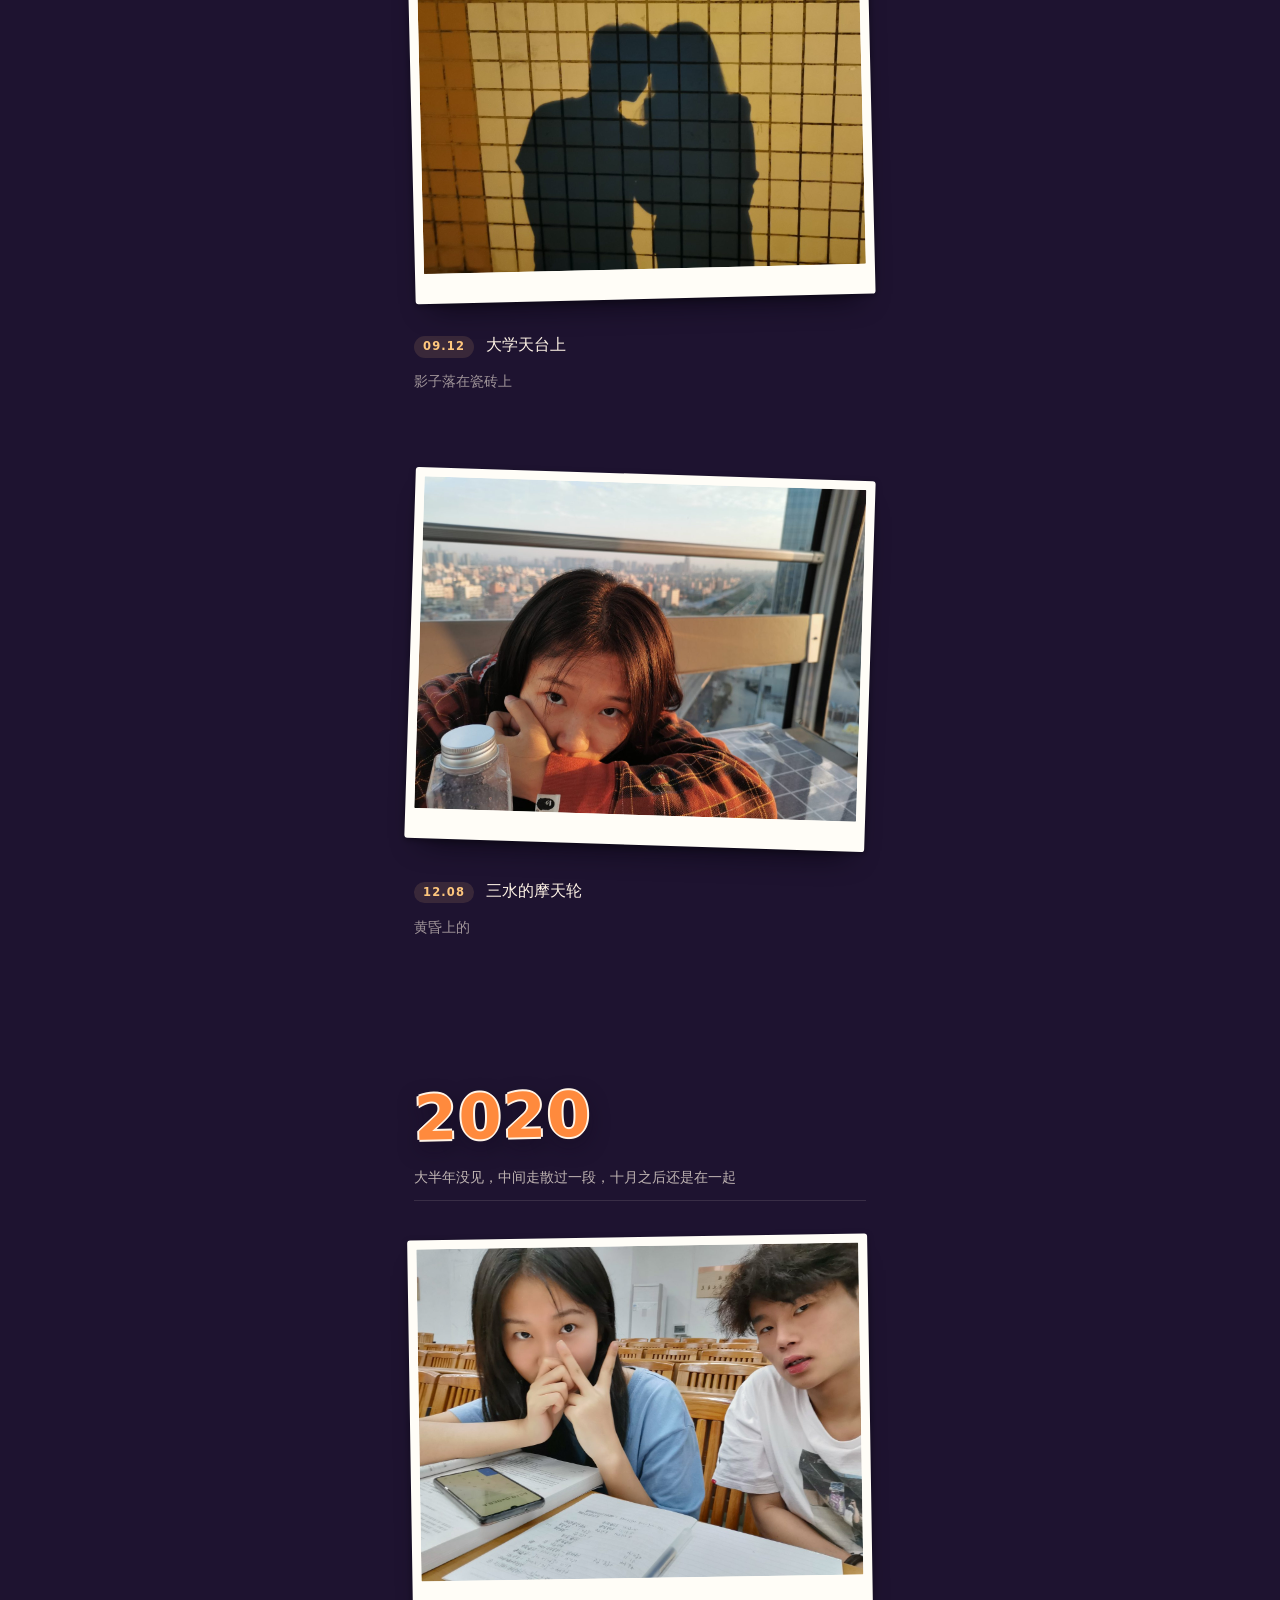
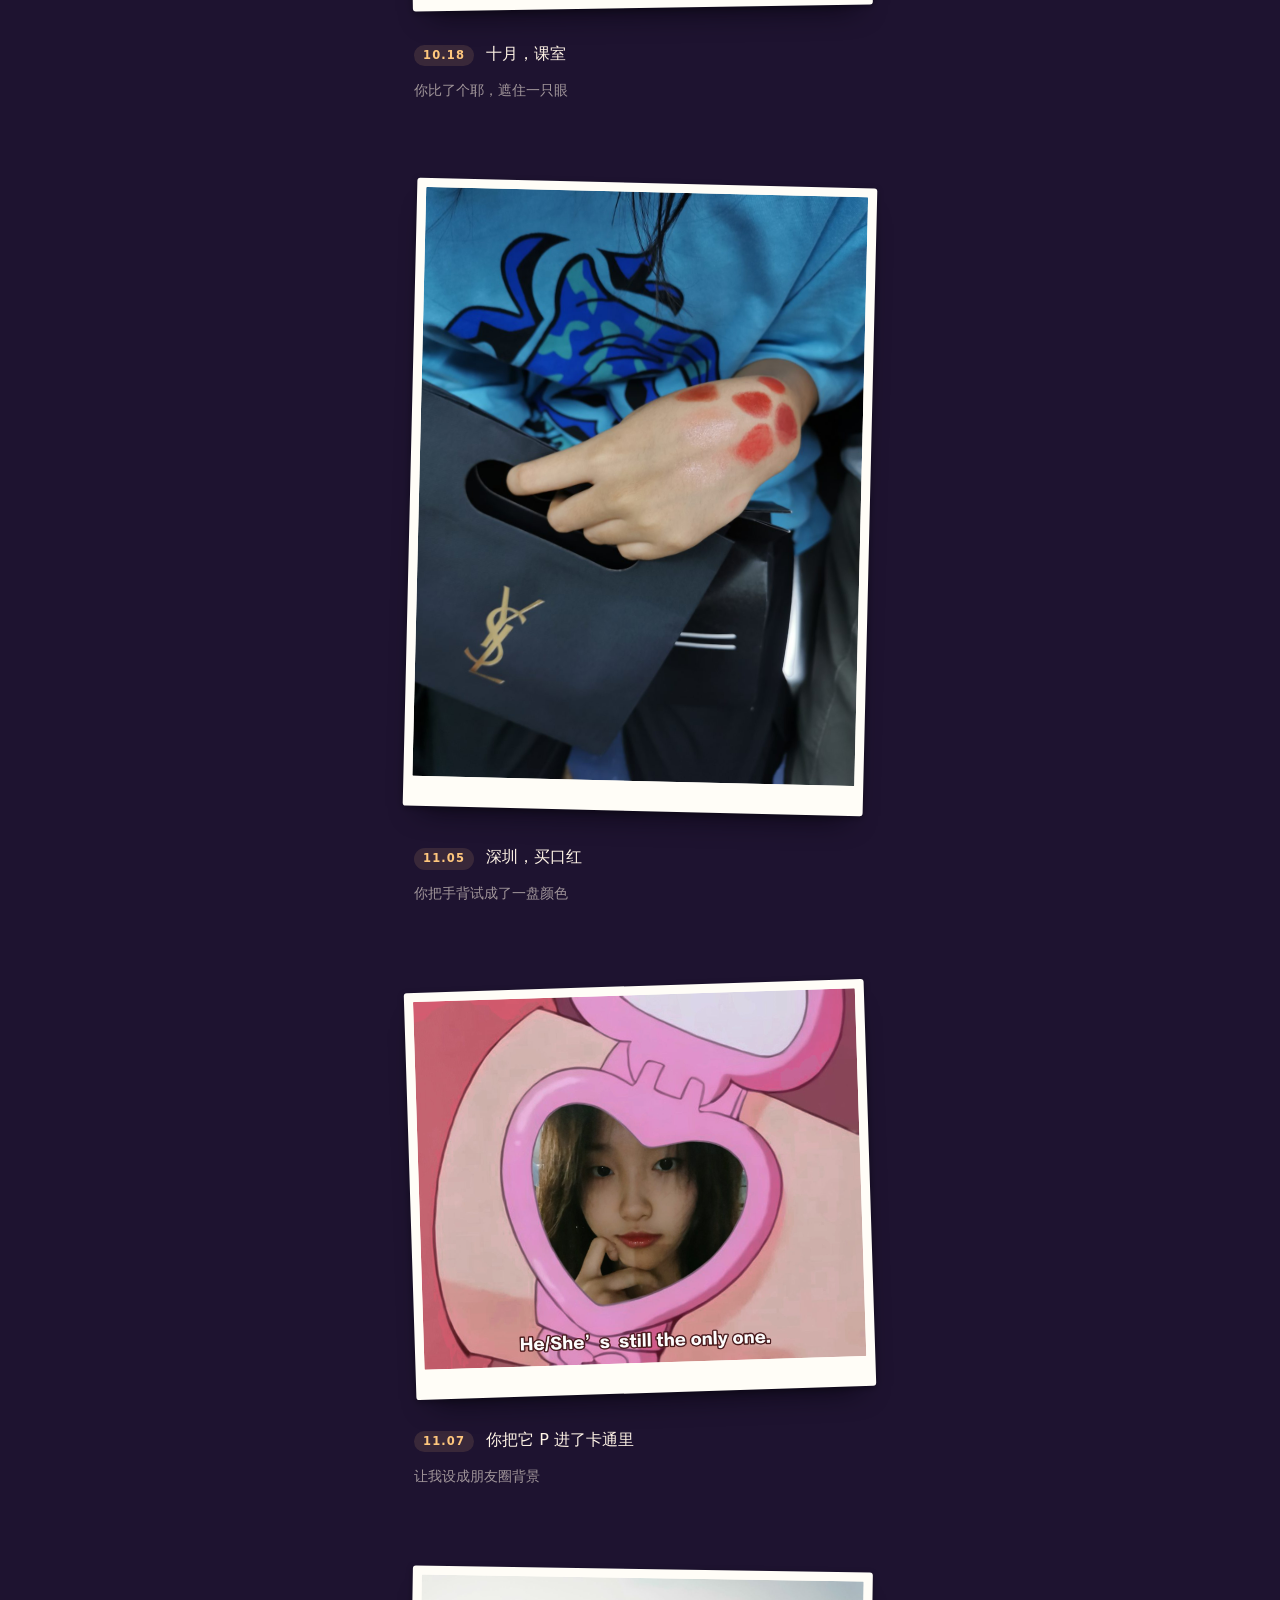
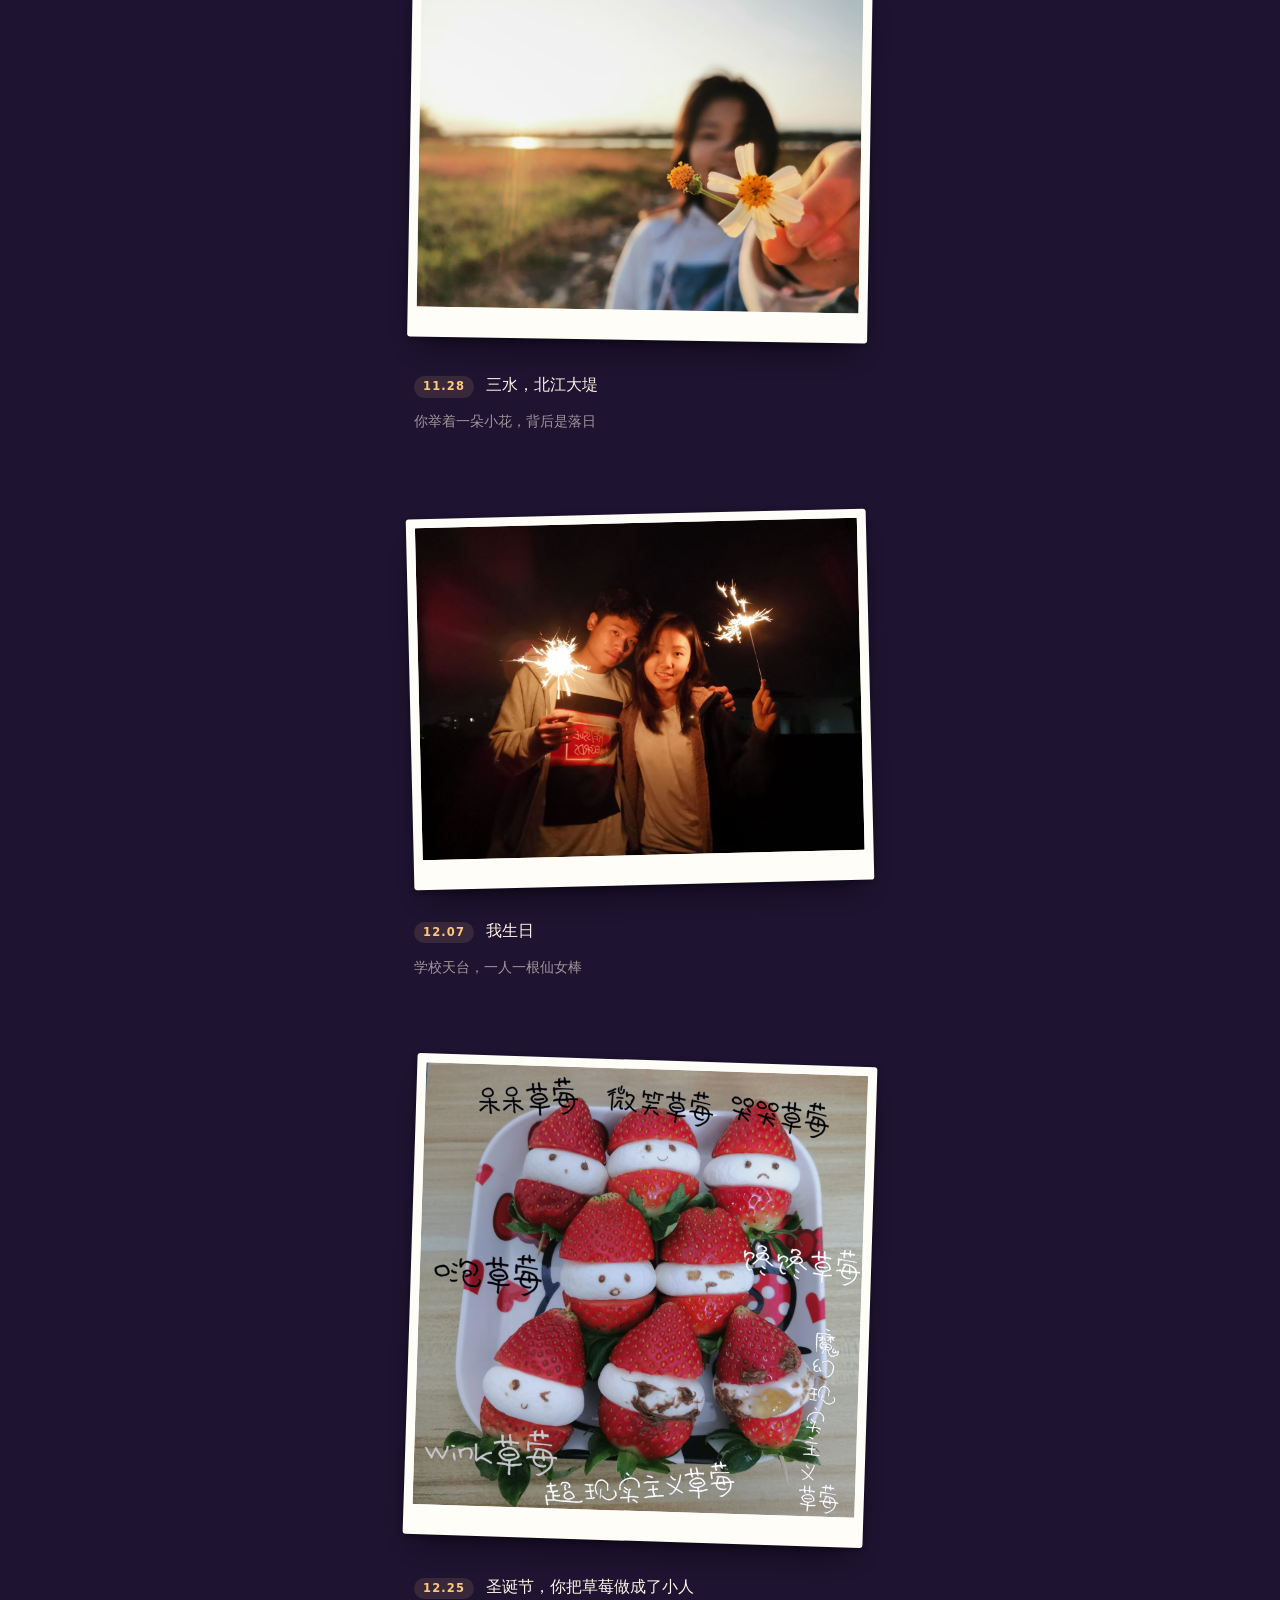
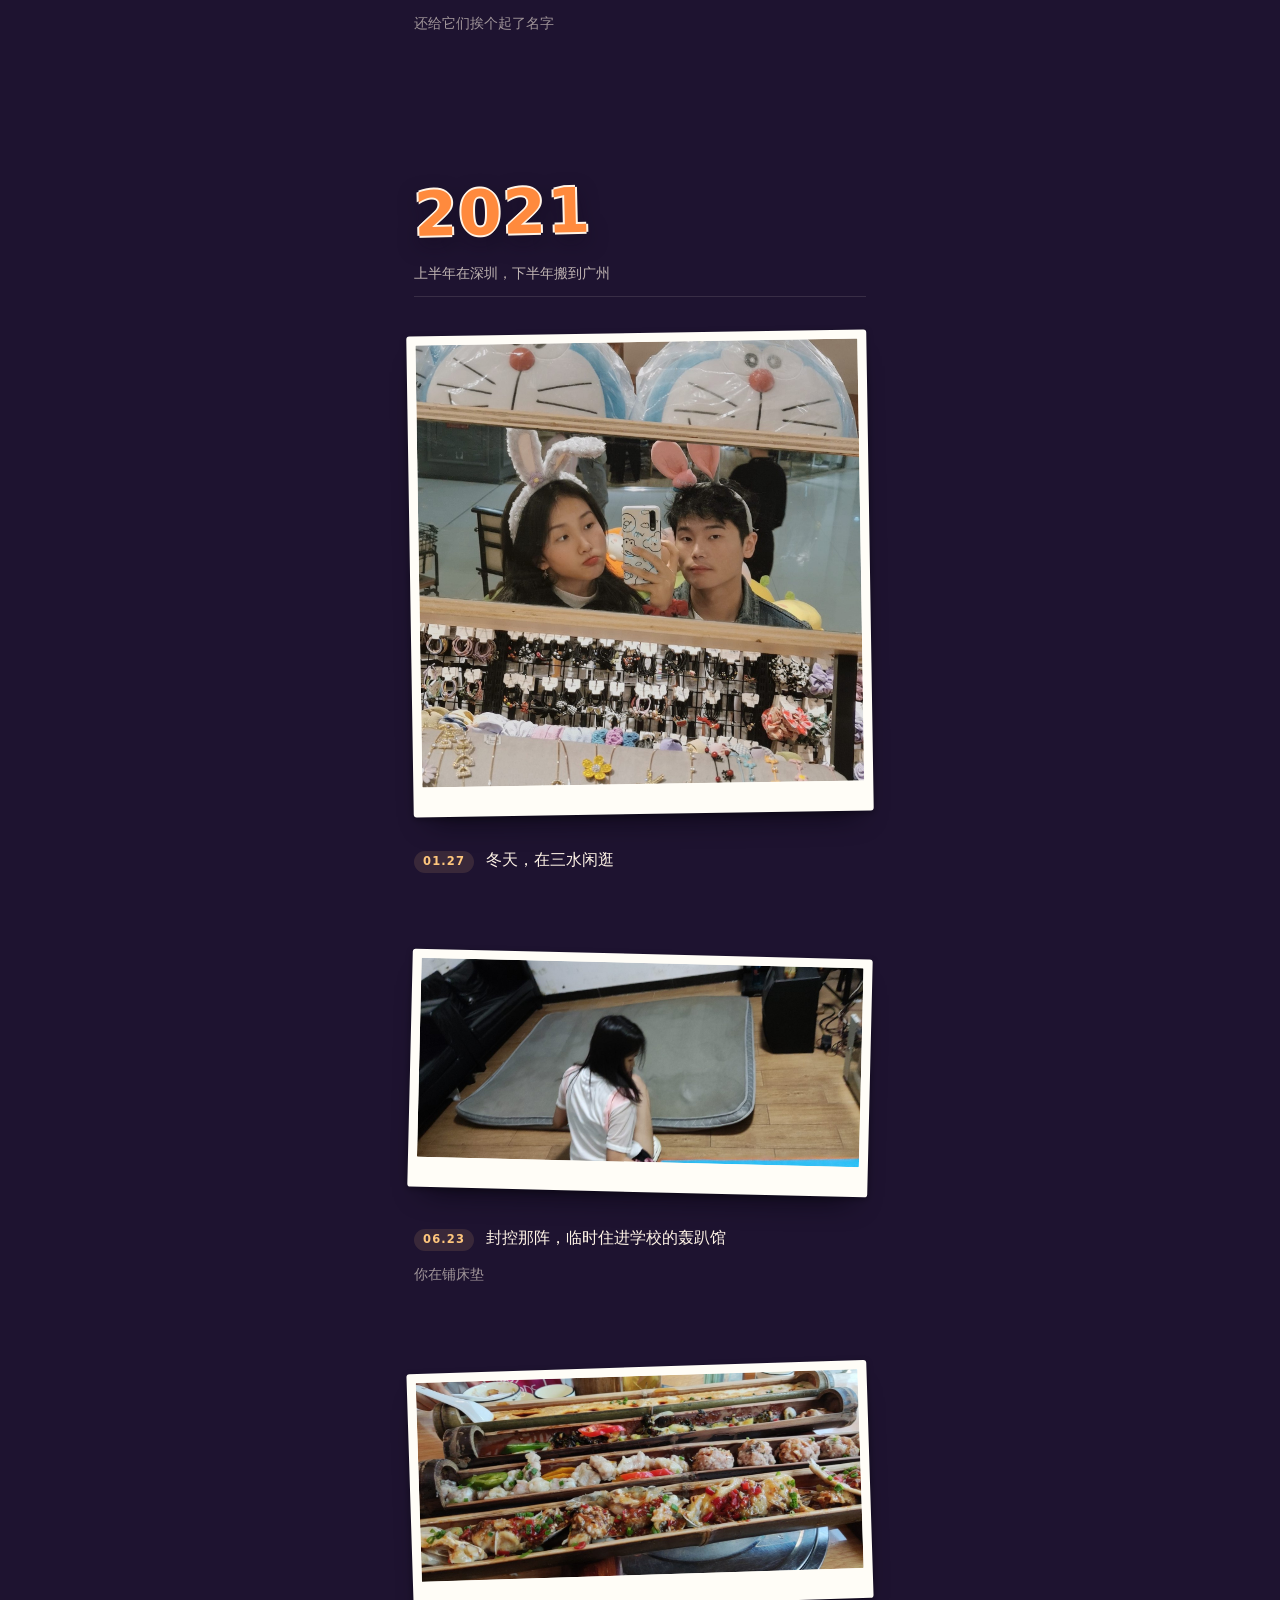
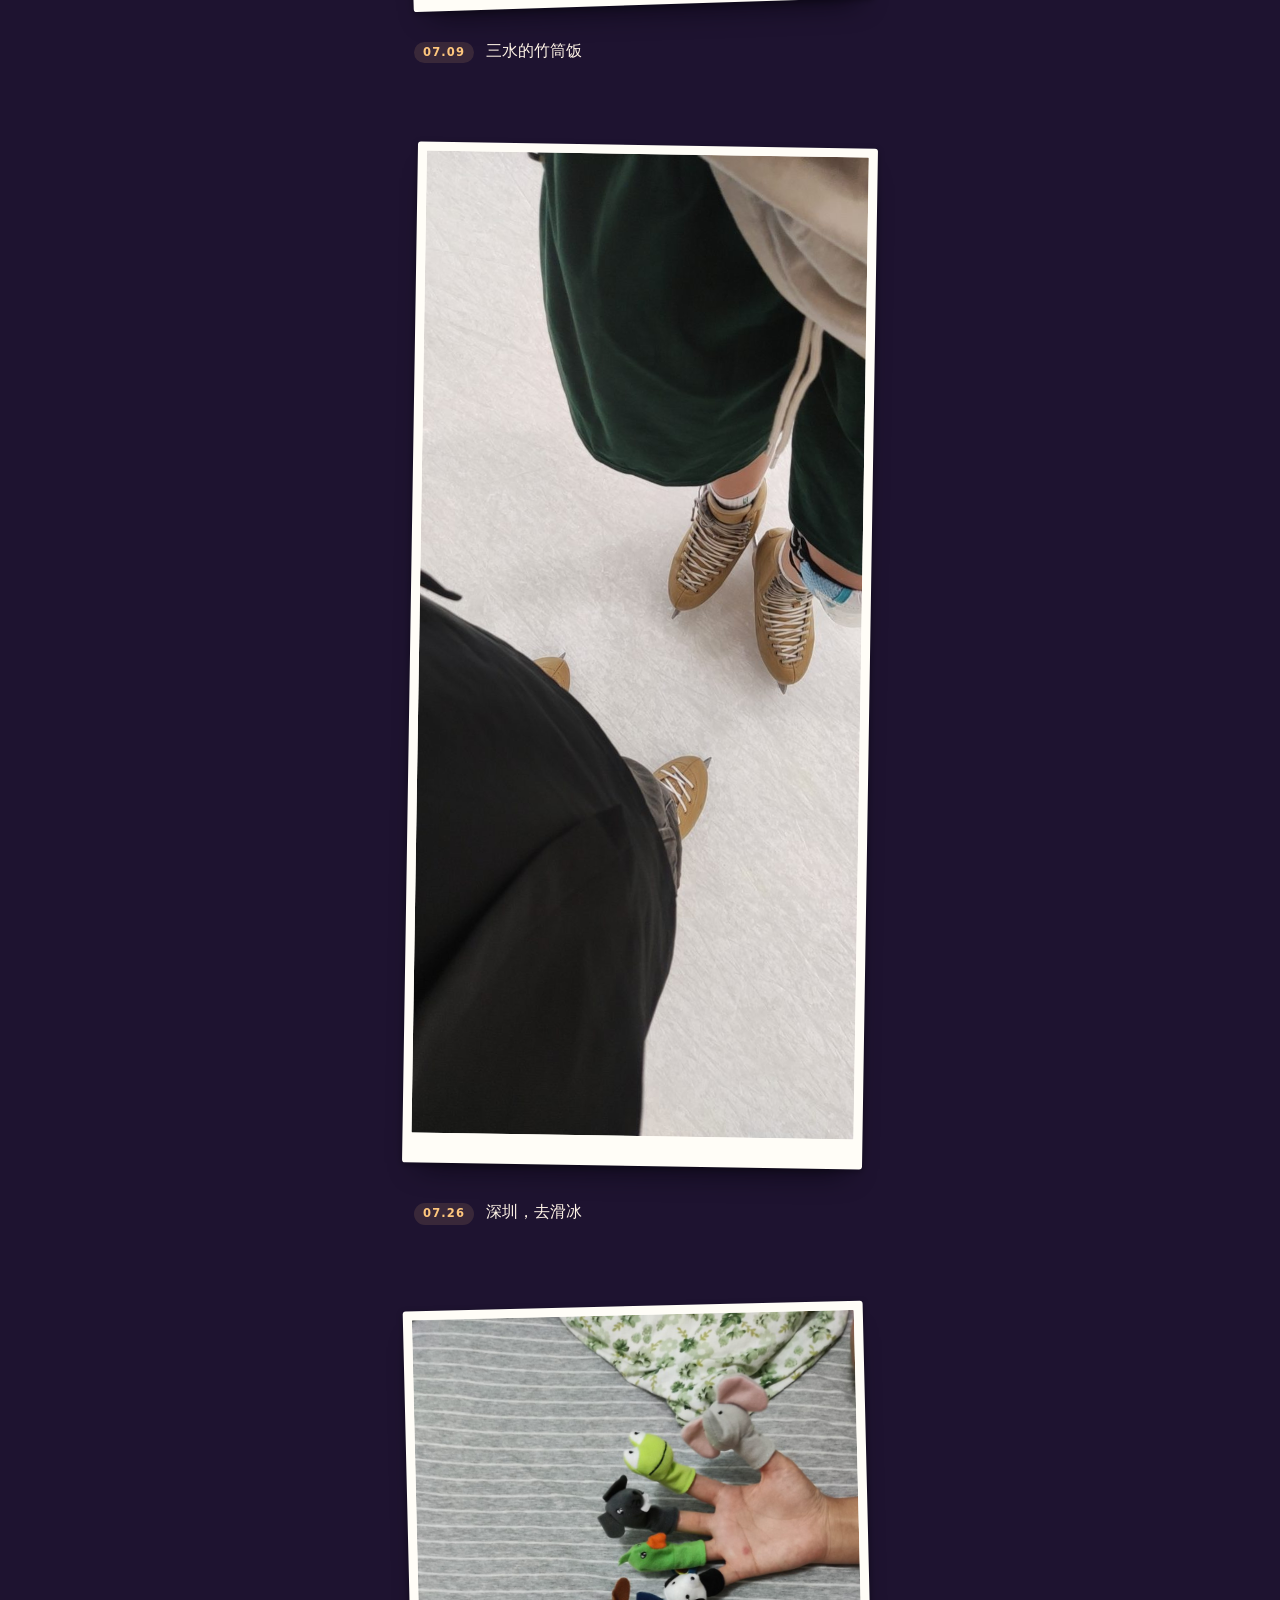
==== commit d18bf872: "Add the map ending and a random-day jump A dot map of Guangdong lights up year by year, one point pe" ====
--- a/halloween/index.html
+++ b/halloween/index.html
@@ -10,7 +10,7 @@
 <title>不给糖就捣蛋</title>
 <meta name="description" content="一张给你的小卡片">
 
-<link rel="stylesheet" href="style.css?v=14">
+<link rel="stylesheet" href="style.css?v=21">
 </head>
 <body>
 
@@ -55,6 +55,9 @@
 
   <!-- ============ 一年一章，由 JS 生成 ============ -->
   <main id="story"></main>
+
+  <!-- ============ 地图，由 JS 生成 ============ -->
+  <div id="mapMount"></div>
 
   <!-- ============ 收尾：门 → 给糖/捣蛋 → 信 ============ -->
   <section class="finale" id="finale">
@@ -132,7 +135,8 @@
   <p style="text-align:center;color:#FFF4E6;font:16px/1.6 sans-serif;padding:40px 20px">这个页面需要打开 JavaScript 才能看。</p>
 </noscript>
 
-<script src="config.js?v=14"></script>
-<script src="app.js?v=14"></script>
+<script src="photos-manifest.js?v=21"></script>
+<script src="config.js?v=21"></script>
+<script src="app.js?v=21"></script>
 </body>
 </html>
--- a/halloween/style.css
+++ b/halloween/style.css
@@ -26,6 +26,7 @@
 
 html{
   scroll-behavior:smooth;
+  overflow-x:hidden;
   -webkit-text-size-adjust:100%;
   text-size-adjust:100%;
 }
@@ -36,7 +37,6 @@
   color:var(--paper);
   background:var(--night-2);
   -webkit-tap-highlight-color:transparent;
-  overflow-x:hidden;
 }
 
 /* 固定的背景（不用 background-attachment:fixed，iOS 上会坏） */
@@ -472,6 +472,118 @@
 .moment-note:empty{ display:none; }
 
 /* -------------------------------------------------------------
+   地图
+   ------------------------------------------------------------- */
+.mapsec{
+  padding-top:clamp(70px, 14vw, 110px);
+  text-align:center;
+}
+.map-title{
+  margin:0;
+  font-size:clamp(21px, 6.2vw, 27px);
+  transform:rotate(-1.4deg);
+  display:inline-block;
+}
+.map-sub{
+  margin:16px 0 6px;
+  font-size:13px;
+  line-height:1.8;
+  color:var(--paper);
+  opacity:.55;
+}
+.map-wrap{ position:relative; margin-top:6px; }
+.map-svg{ display:block; width:100%; height:auto; overflow:visible; }
+
+.map-grid line{ stroke:rgba(255,244,230,.07); stroke-width:1; }
+
+.map-far line{ stroke:rgba(185,167,240,.45); stroke-width:1; stroke-dasharray:3 4; }
+.map-far path{ fill:rgba(185,167,240,.55); }
+.map-far text{ font:600 10.5px var(--zh); fill:var(--second); opacity:.8; }
+.map-far text.far-year{ opacity:.45; font-size:9.5px; }
+
+.map-compass path{ fill:rgba(255,244,230,.35); }
+.map-compass text{ font:700 9.5px var(--round); fill:rgba(255,244,230,.35); text-anchor:middle; }
+.map-scale line{ stroke:rgba(255,244,230,.28); stroke-width:1; }
+.map-scale text{ font:600 9px var(--zh); fill:rgba(255,244,230,.32); }
+
+.map-dot{ cursor:pointer; }
+.map-dot .halo{ fill:rgba(255,138,61,0); transition:fill .45s ease; }
+.map-dot .core{
+  fill:var(--glow);
+  opacity:0;
+  transform:scale(.2);
+  transform-box:fill-box;
+  transform-origin:center;
+  transition:opacity .55s var(--ease), transform .55s var(--ease), fill .3s ease;
+}
+.map-dot.is-on .core{ opacity:.85; transform:none; }
+
+.map-dot text{
+  font:600 10.5px var(--zh);
+  fill:var(--paper);
+  opacity:0;
+  transition:opacity .5s ease, fill .3s ease;
+}
+.map-dot.is-on text{ opacity:.5; }
+
+.map-dot.is-picked .core{ fill:var(--accent); opacity:1; }
+.map-dot.is-picked text{ opacity:1; fill:var(--accent); }
+.map-dot.is-picked .halo{ fill:rgba(255,138,61,.16); }
+.map-dot:hover .core{ fill:var(--accent); opacity:1; }
+
+.map-readout{
+  margin:6px 0 0;
+  min-height:1.4em;
+  font:600 12px/1 var(--round);
+  letter-spacing:.14em;
+  color:var(--glow);
+  opacity:.85;
+}
+
+.places{
+  display:flex; flex-wrap:wrap; gap:8px;
+  justify-content:center;
+  margin-top:16px;
+}
+.place{
+  font:600 12.5px/1 var(--zh);
+  color:var(--paper);
+  background:rgba(255,244,230,.06);
+  border:1px solid rgba(255,244,230,.1);
+  border-radius:999px;
+  padding:9px 13px;
+  cursor:pointer;
+  opacity:.62;
+  transition:opacity .25s ease, background .25s ease, border-color .25s ease;
+  -webkit-tap-highlight-color:transparent;
+}
+.place.is-on{ opacity:1; background:rgba(255,138,61,.16); border-color:rgba(255,138,61,.4); }
+
+.btn-random{
+  margin-top:26px;
+  font-family:var(--round);
+  font-weight:800;
+  font-size:14px;
+  letter-spacing:.05em;
+  color:var(--paper);
+  background:transparent;
+  border:2px solid rgba(255,244,230,.28);
+  border-radius:999px;
+  padding:13px 26px;
+  cursor:pointer;
+  transition:border-color .25s ease, background .25s ease, transform .15s var(--ease);
+}
+.btn-random:active{ transform:translateY(2px); background:rgba(255,244,230,.06); }
+
+/* 被"随便翻一天"翻到的那一天 */
+.moment.is-flash .photo{ animation:flashGlow 1.9s ease-out; }
+@keyframes flashGlow{
+  0%  { box-shadow:0 0 0 0 rgba(255,138,61,0), 0 18px 30px -18px rgba(6,3,12,.9); }
+  18% { box-shadow:0 0 0 6px rgba(255,138,61,.32), 0 18px 30px -18px rgba(6,3,12,.9); }
+  100%{ box-shadow:0 0 0 0 rgba(255,138,61,0), 0 18px 30px -18px rgba(6,3,12,.9); }
+}
+
+/* -------------------------------------------------------------
    收尾
    ------------------------------------------------------------- */
 .finale{
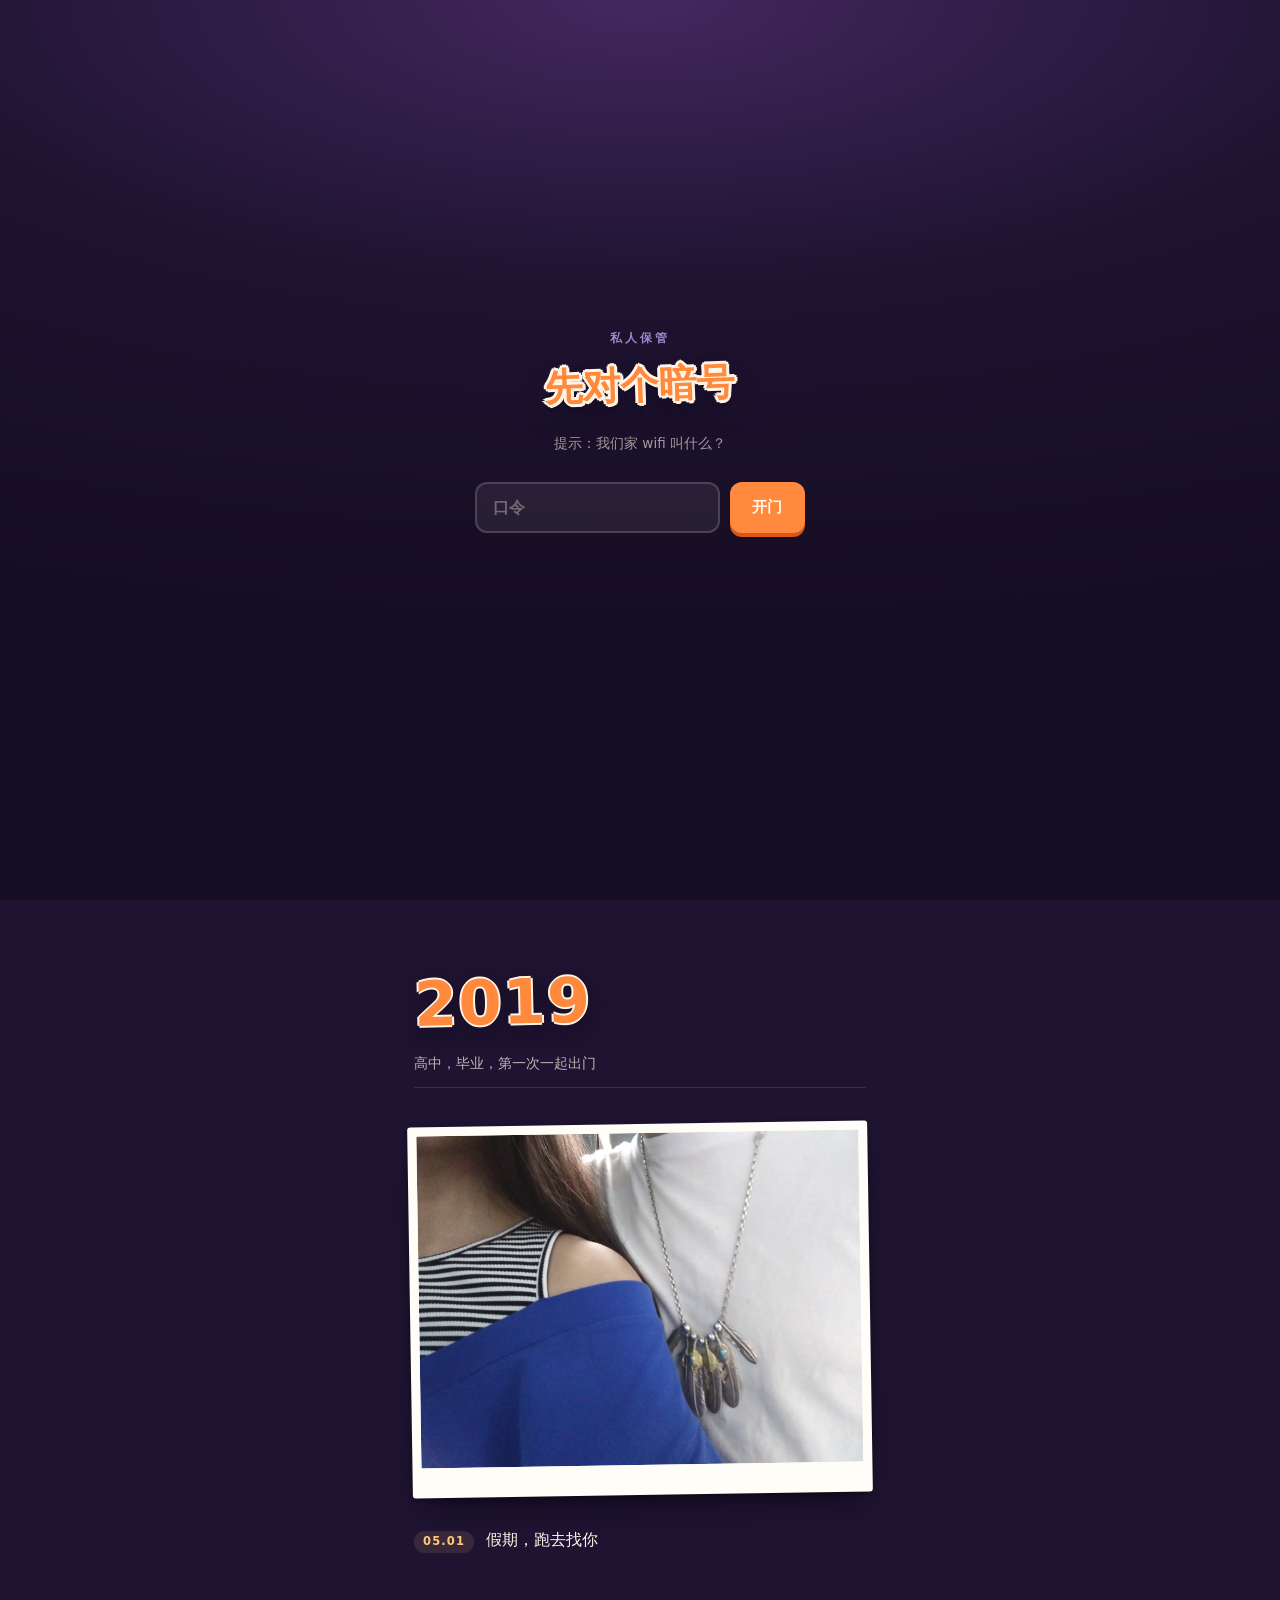
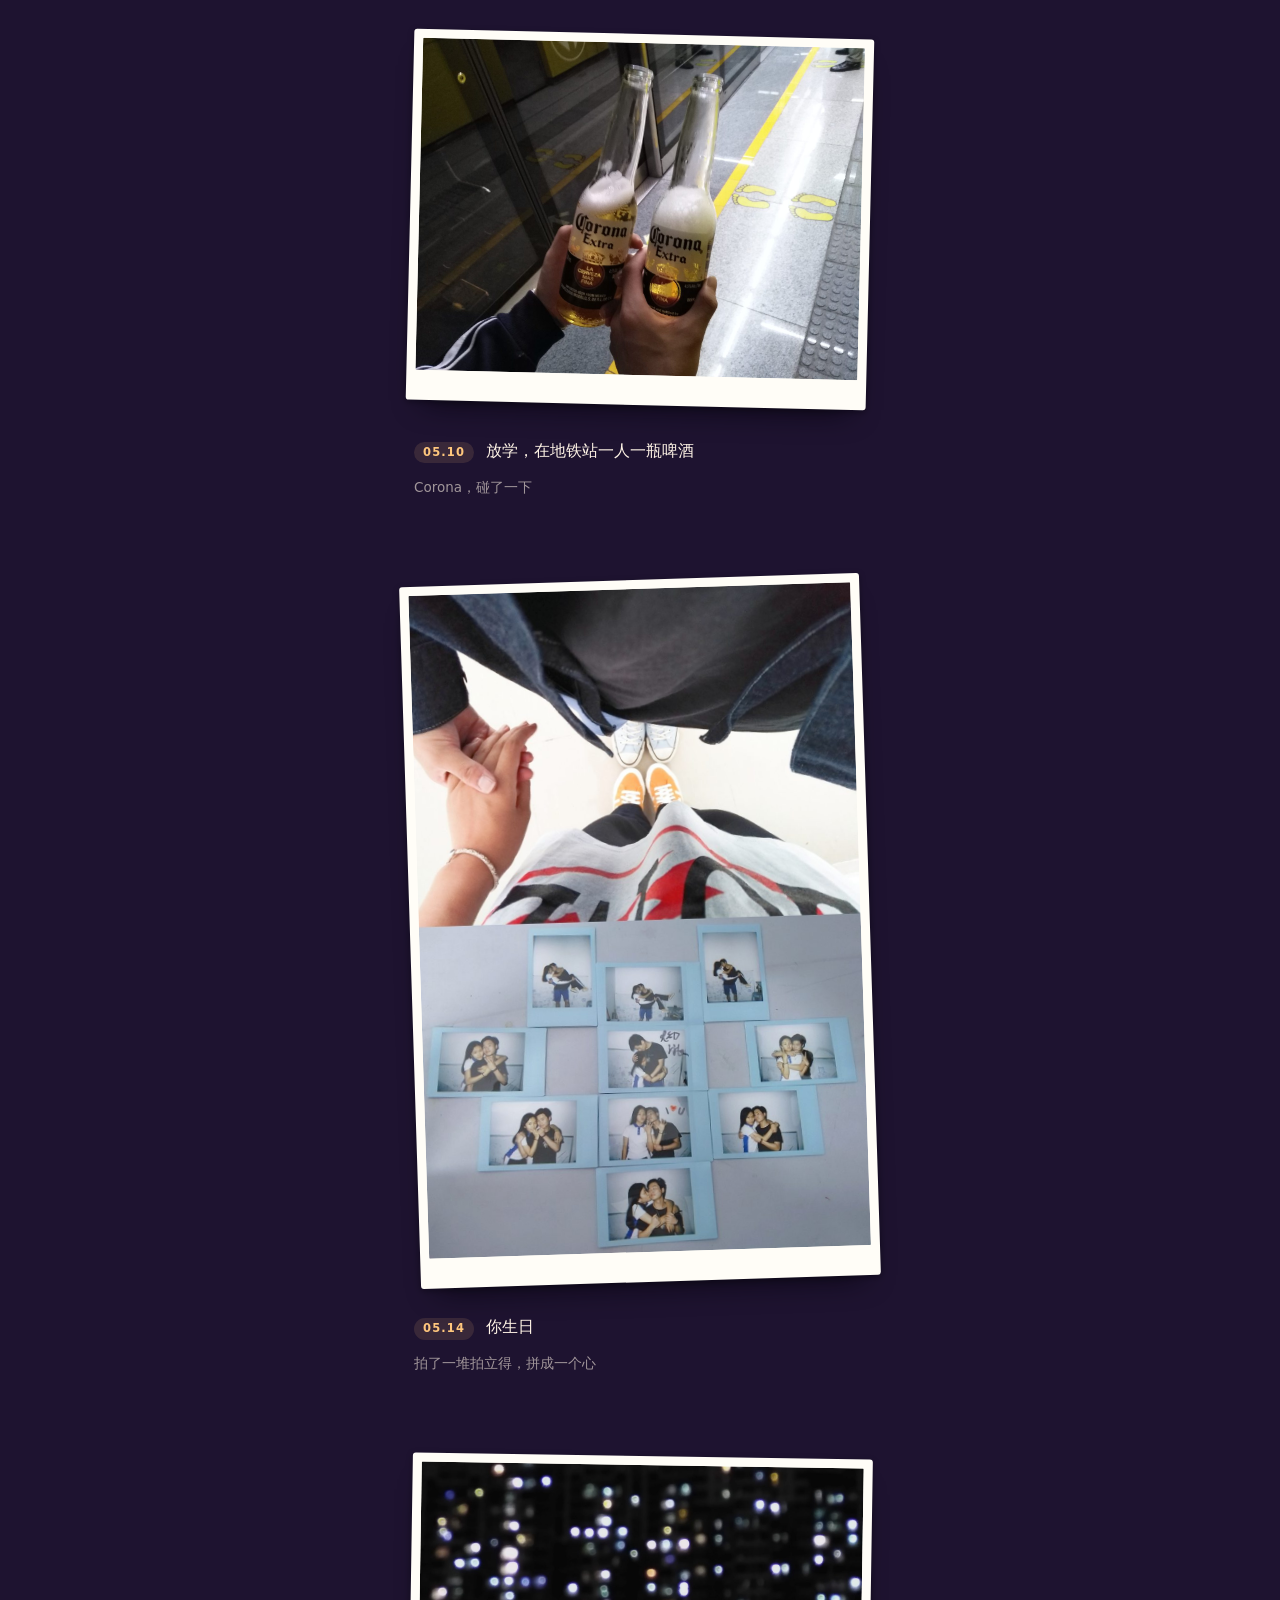
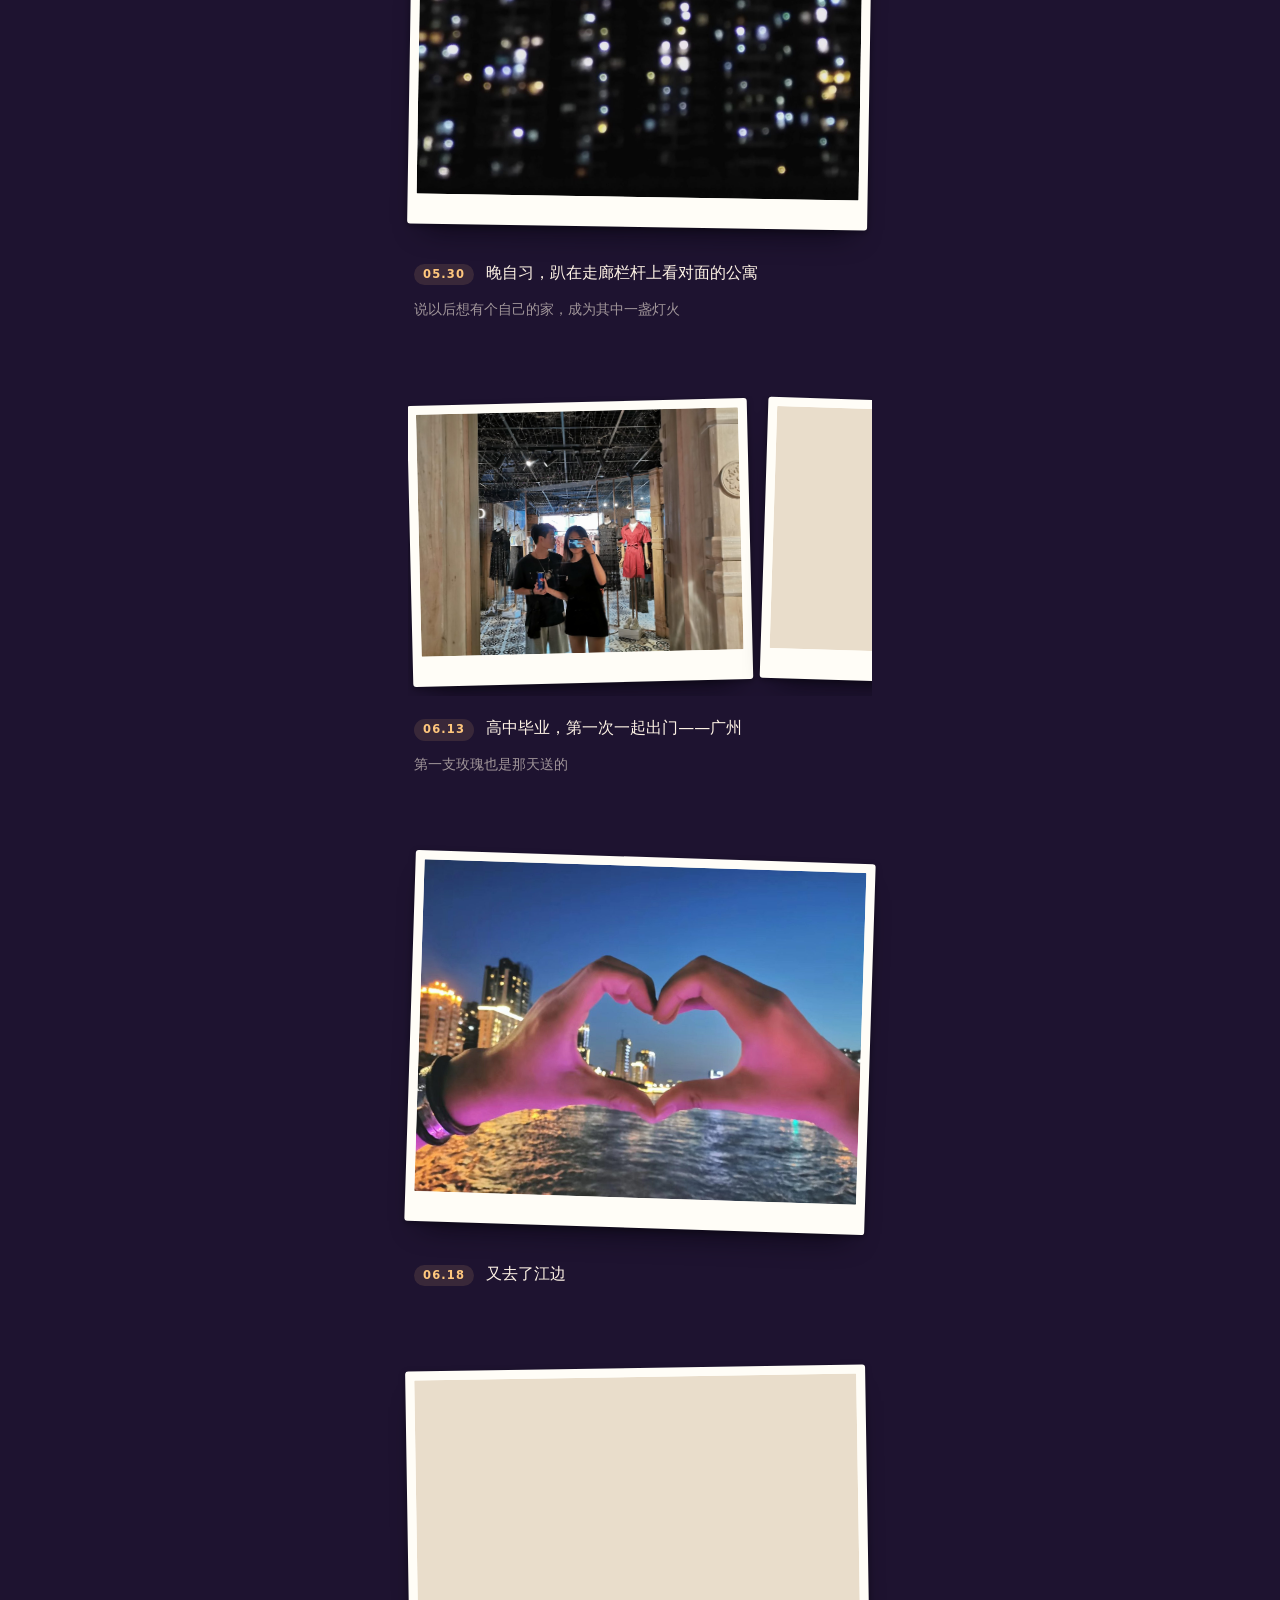
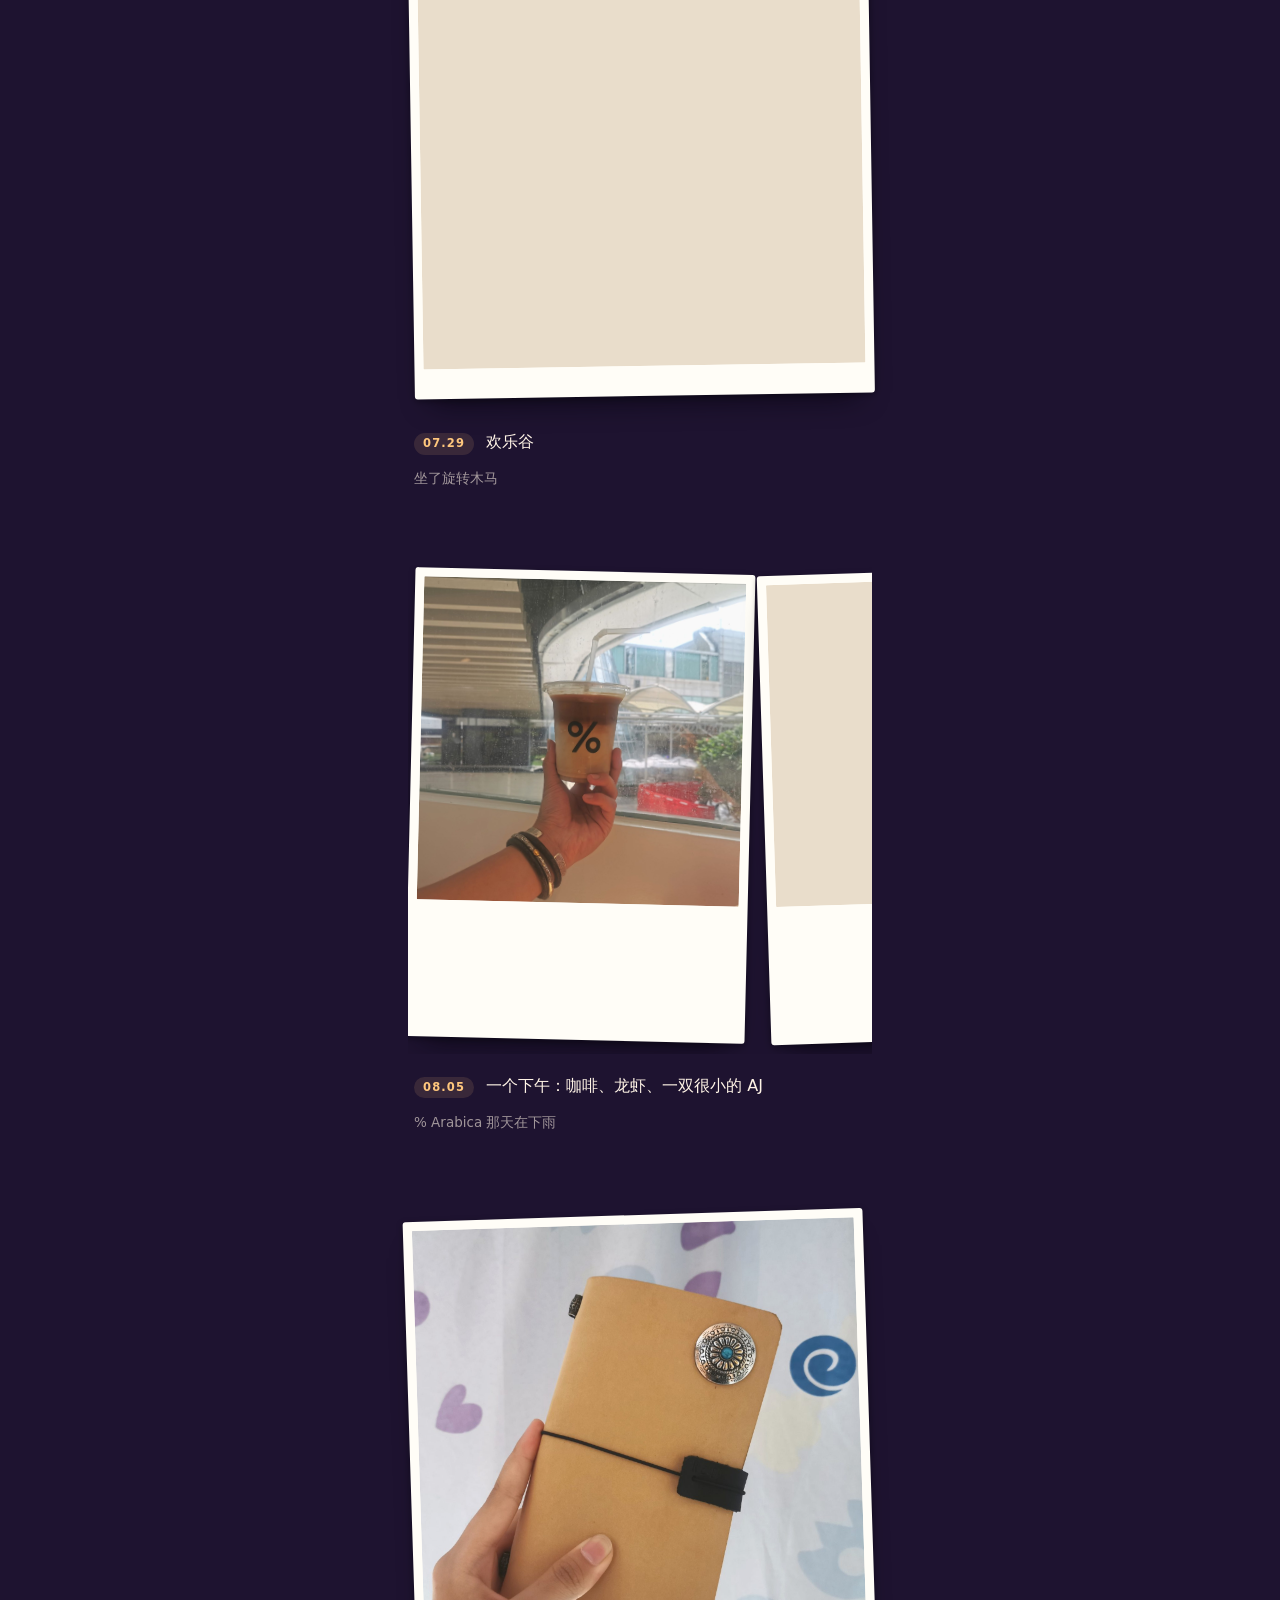
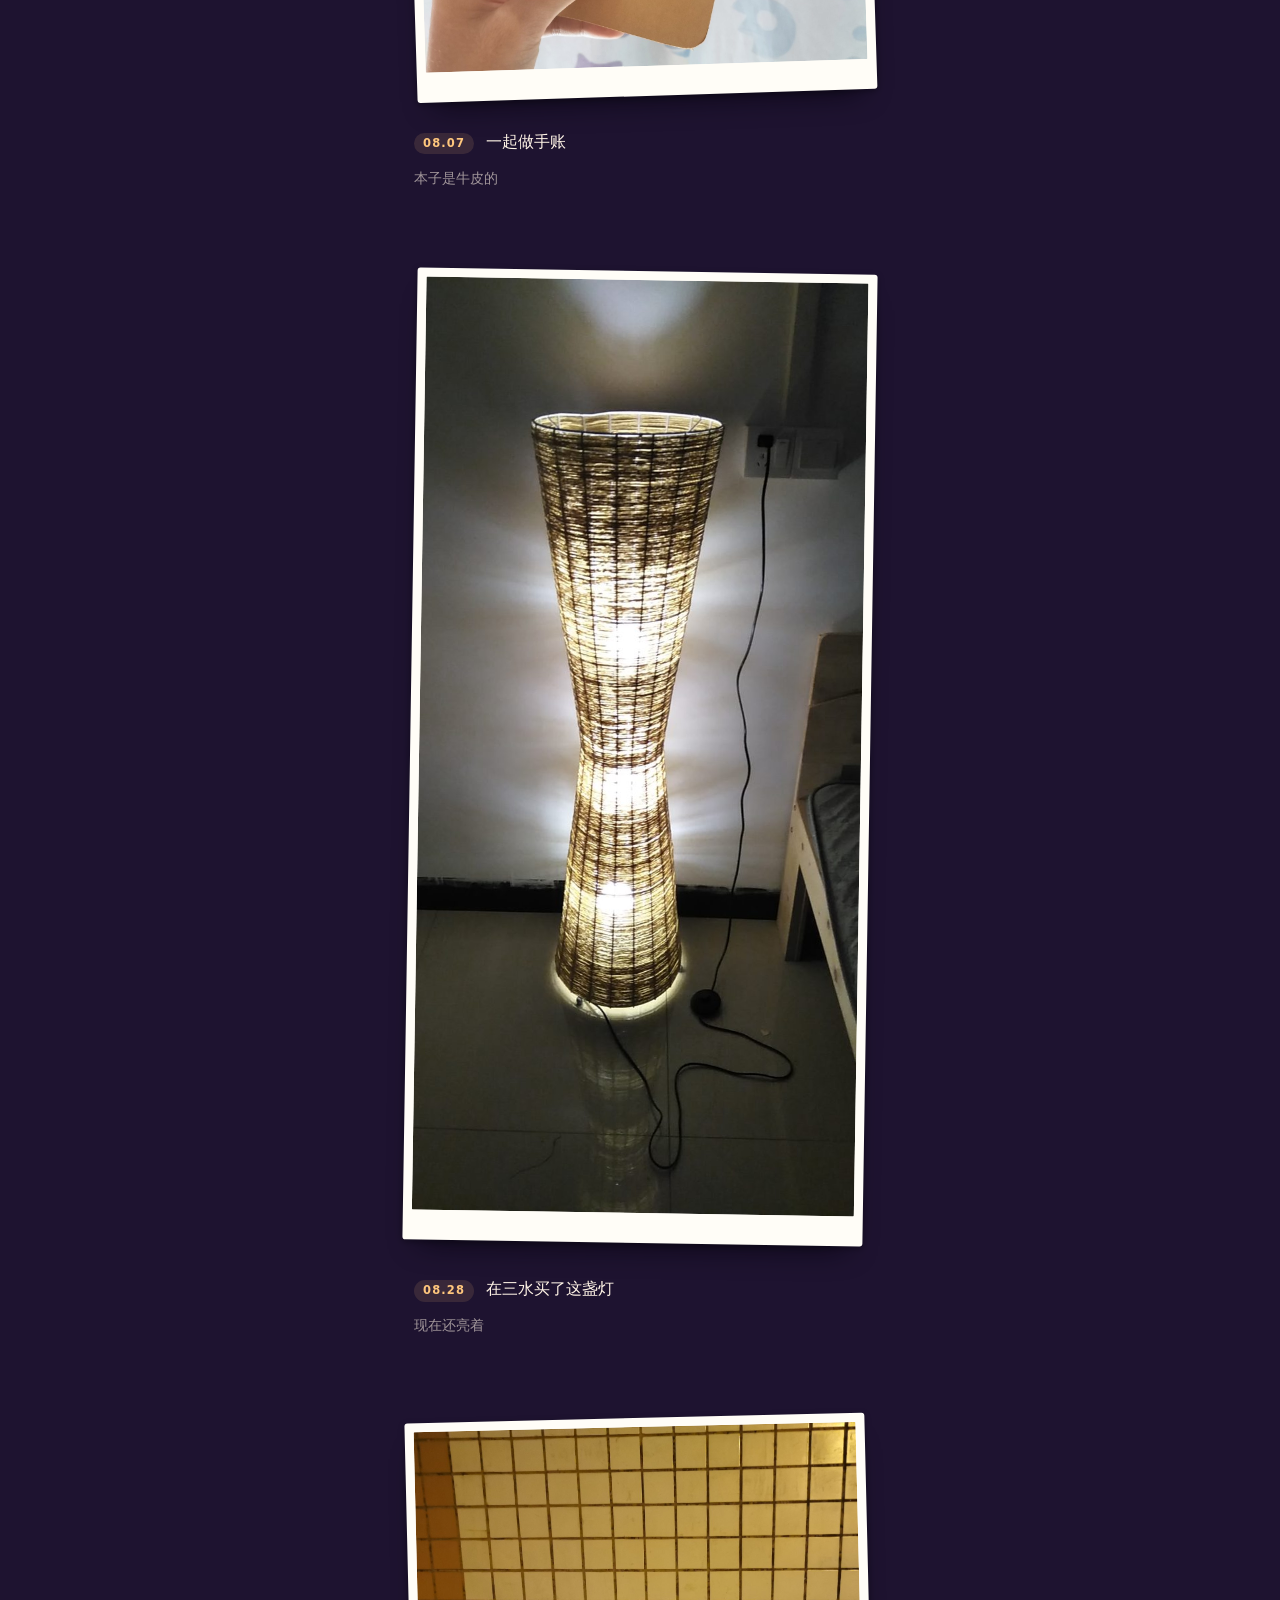
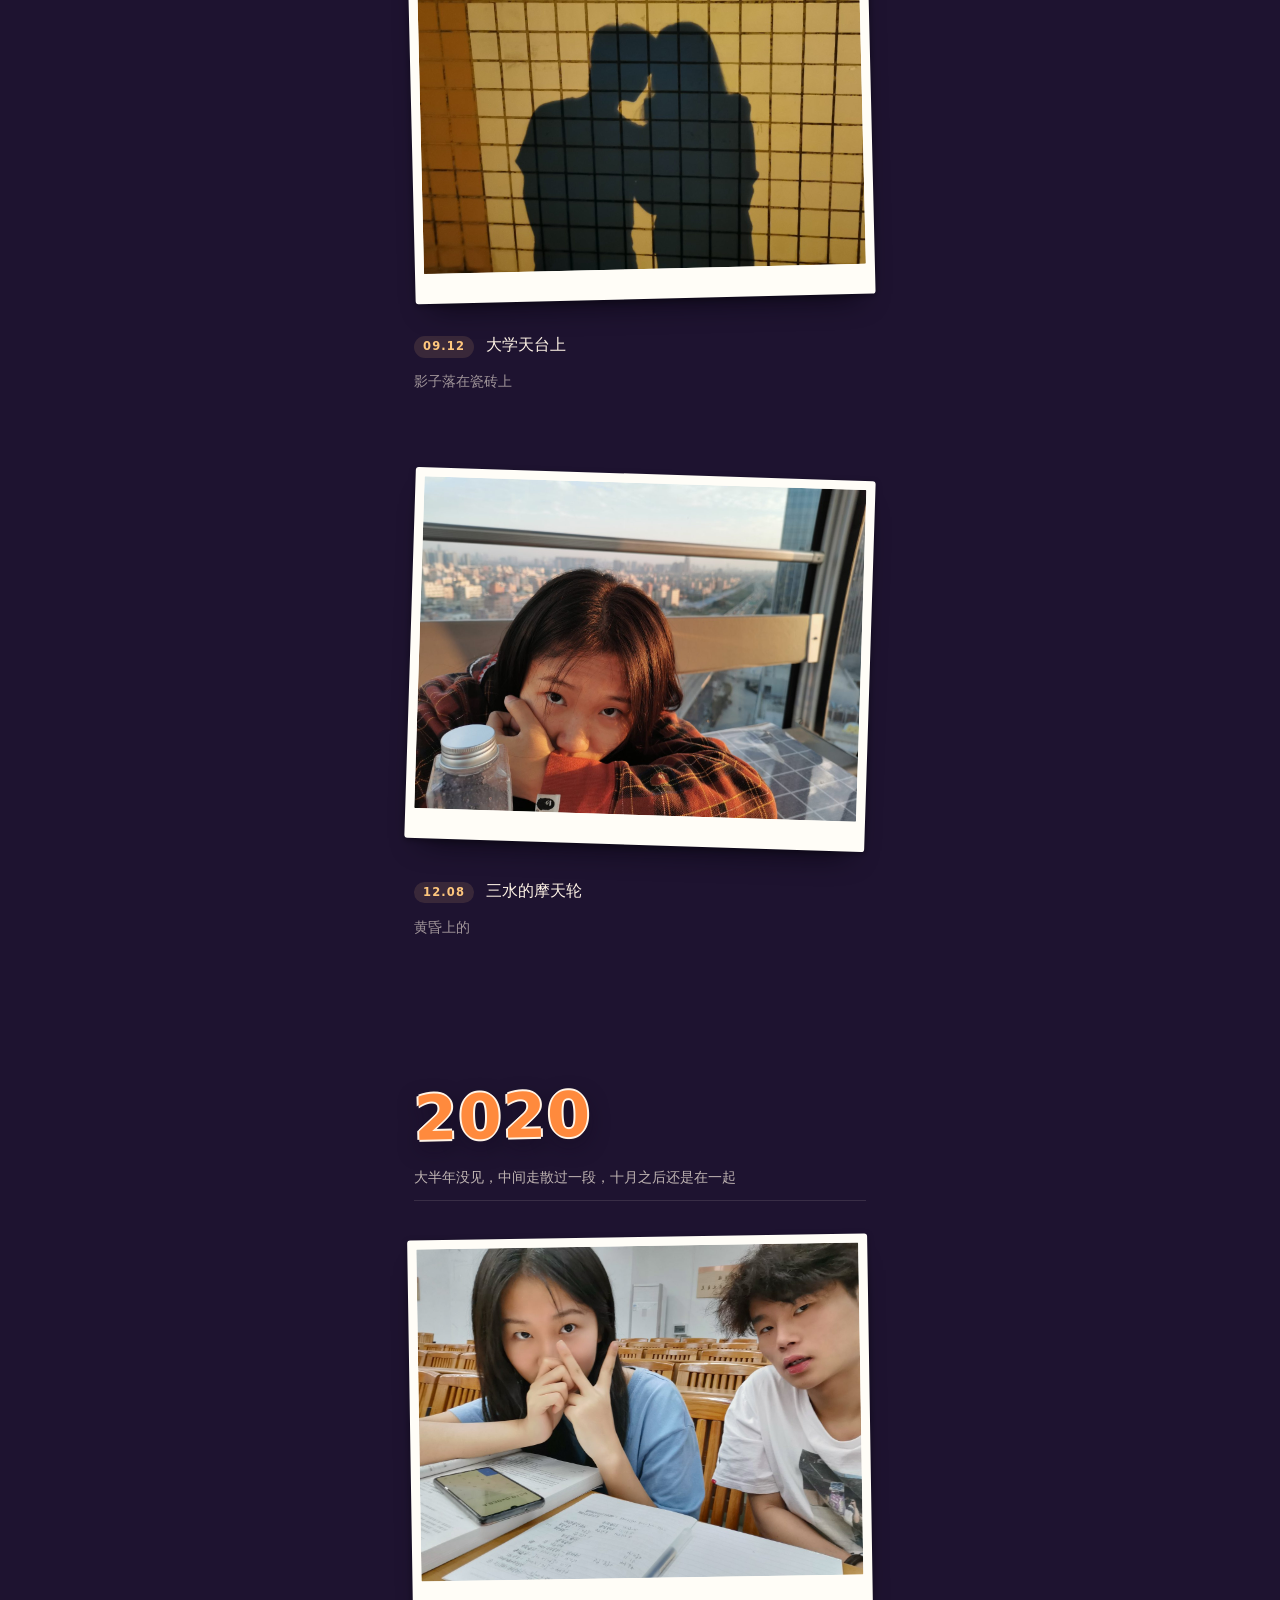
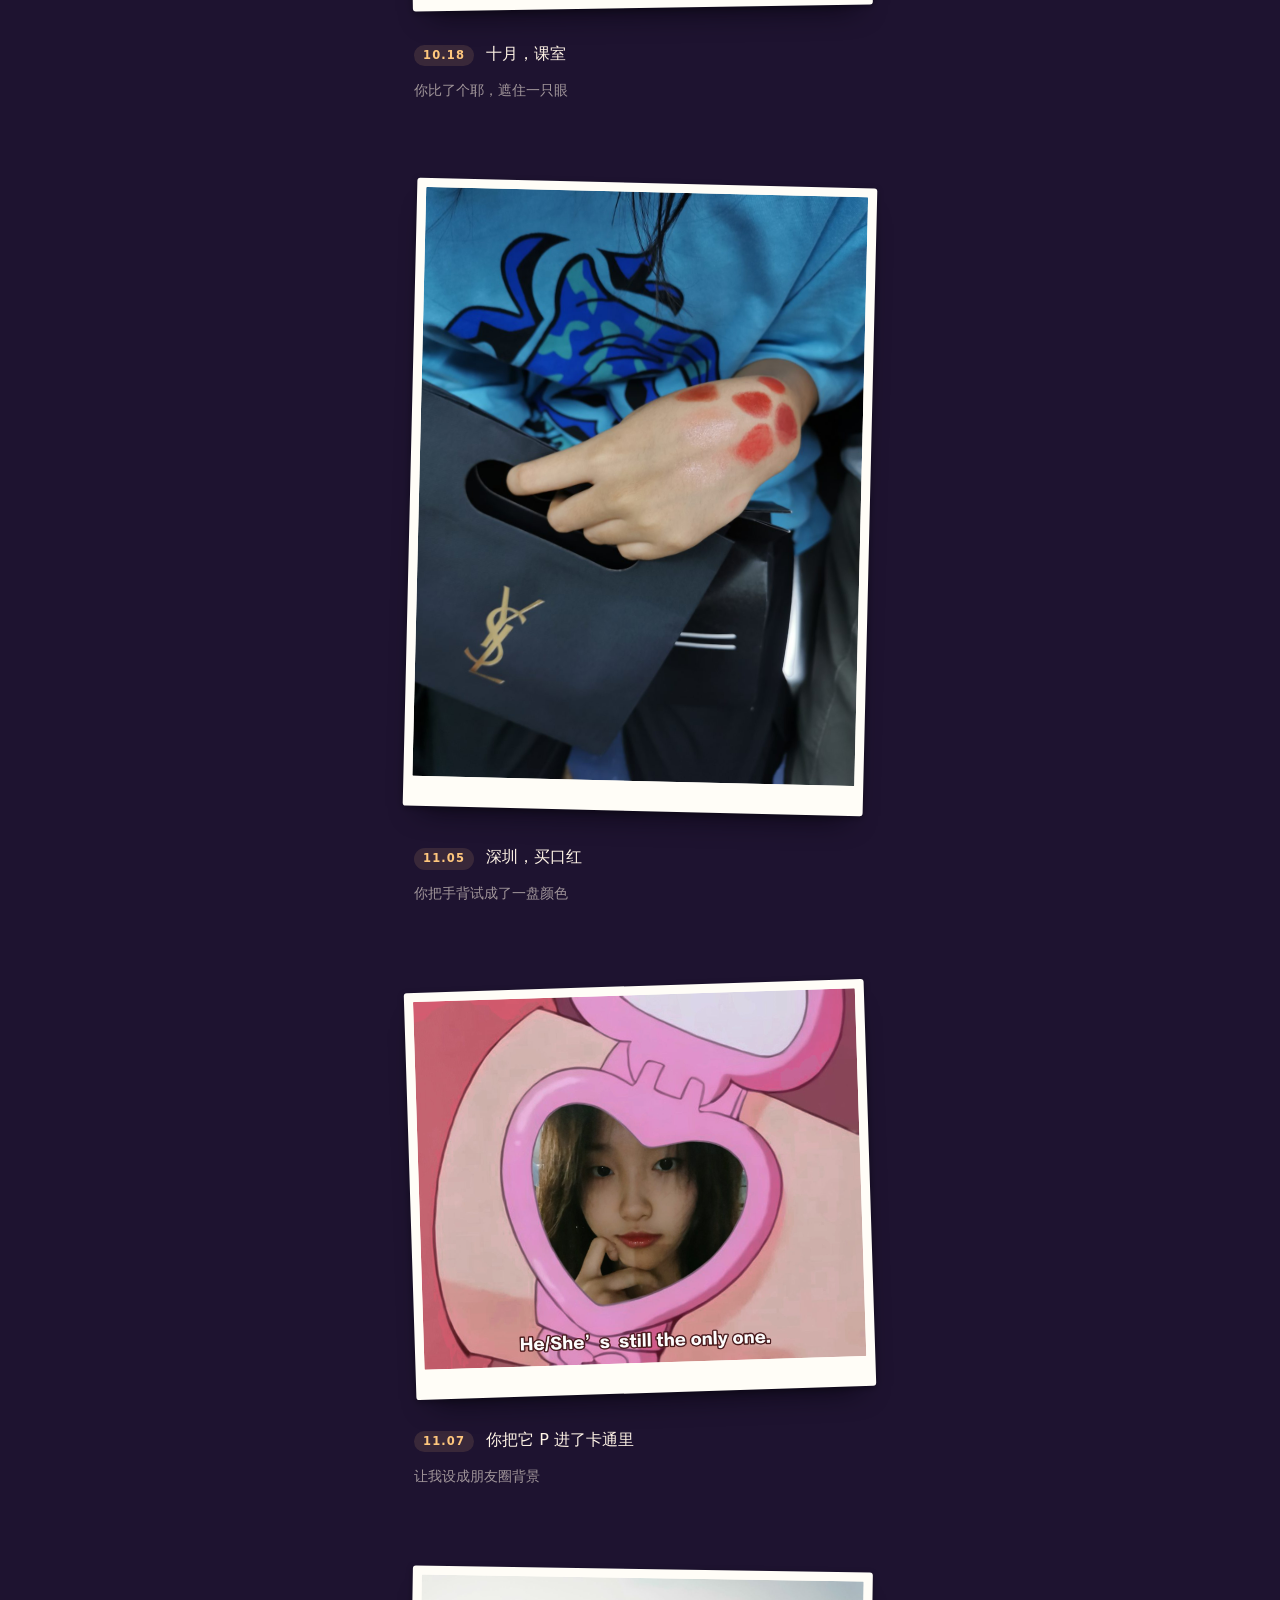
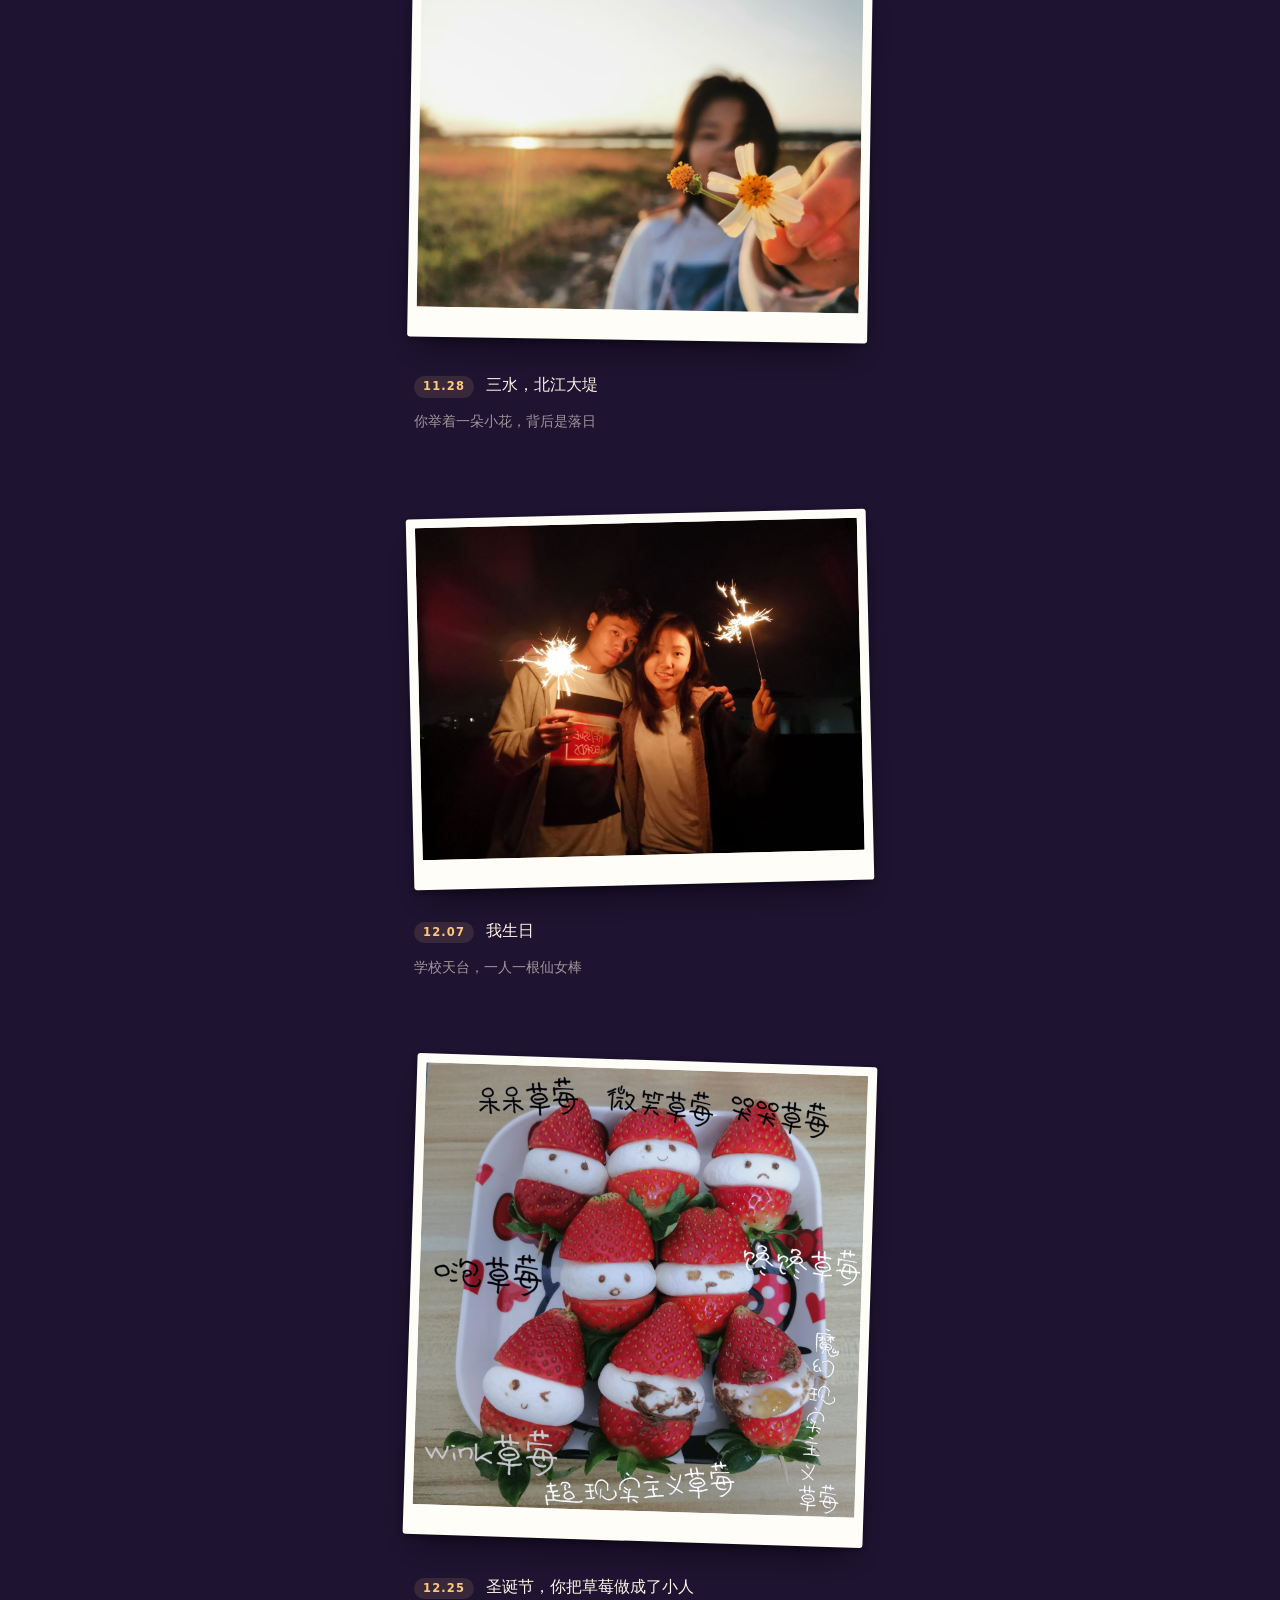
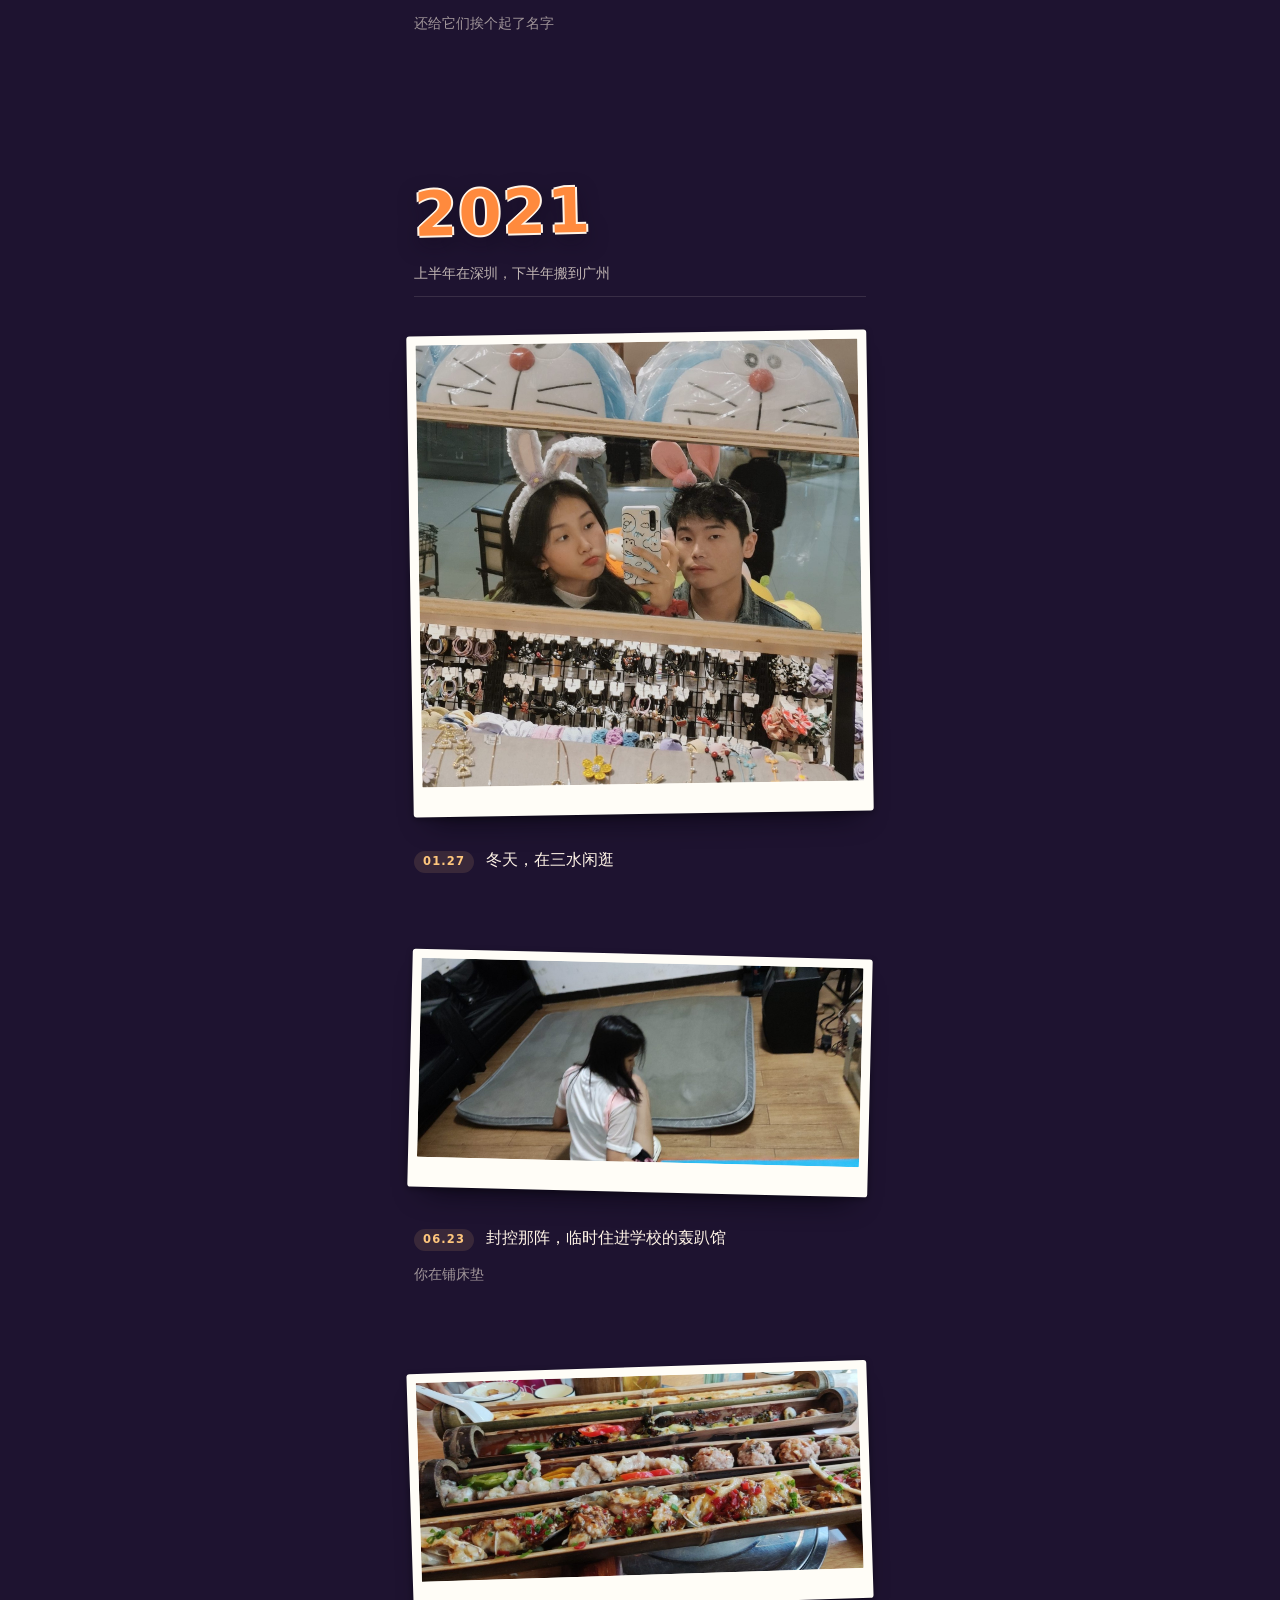
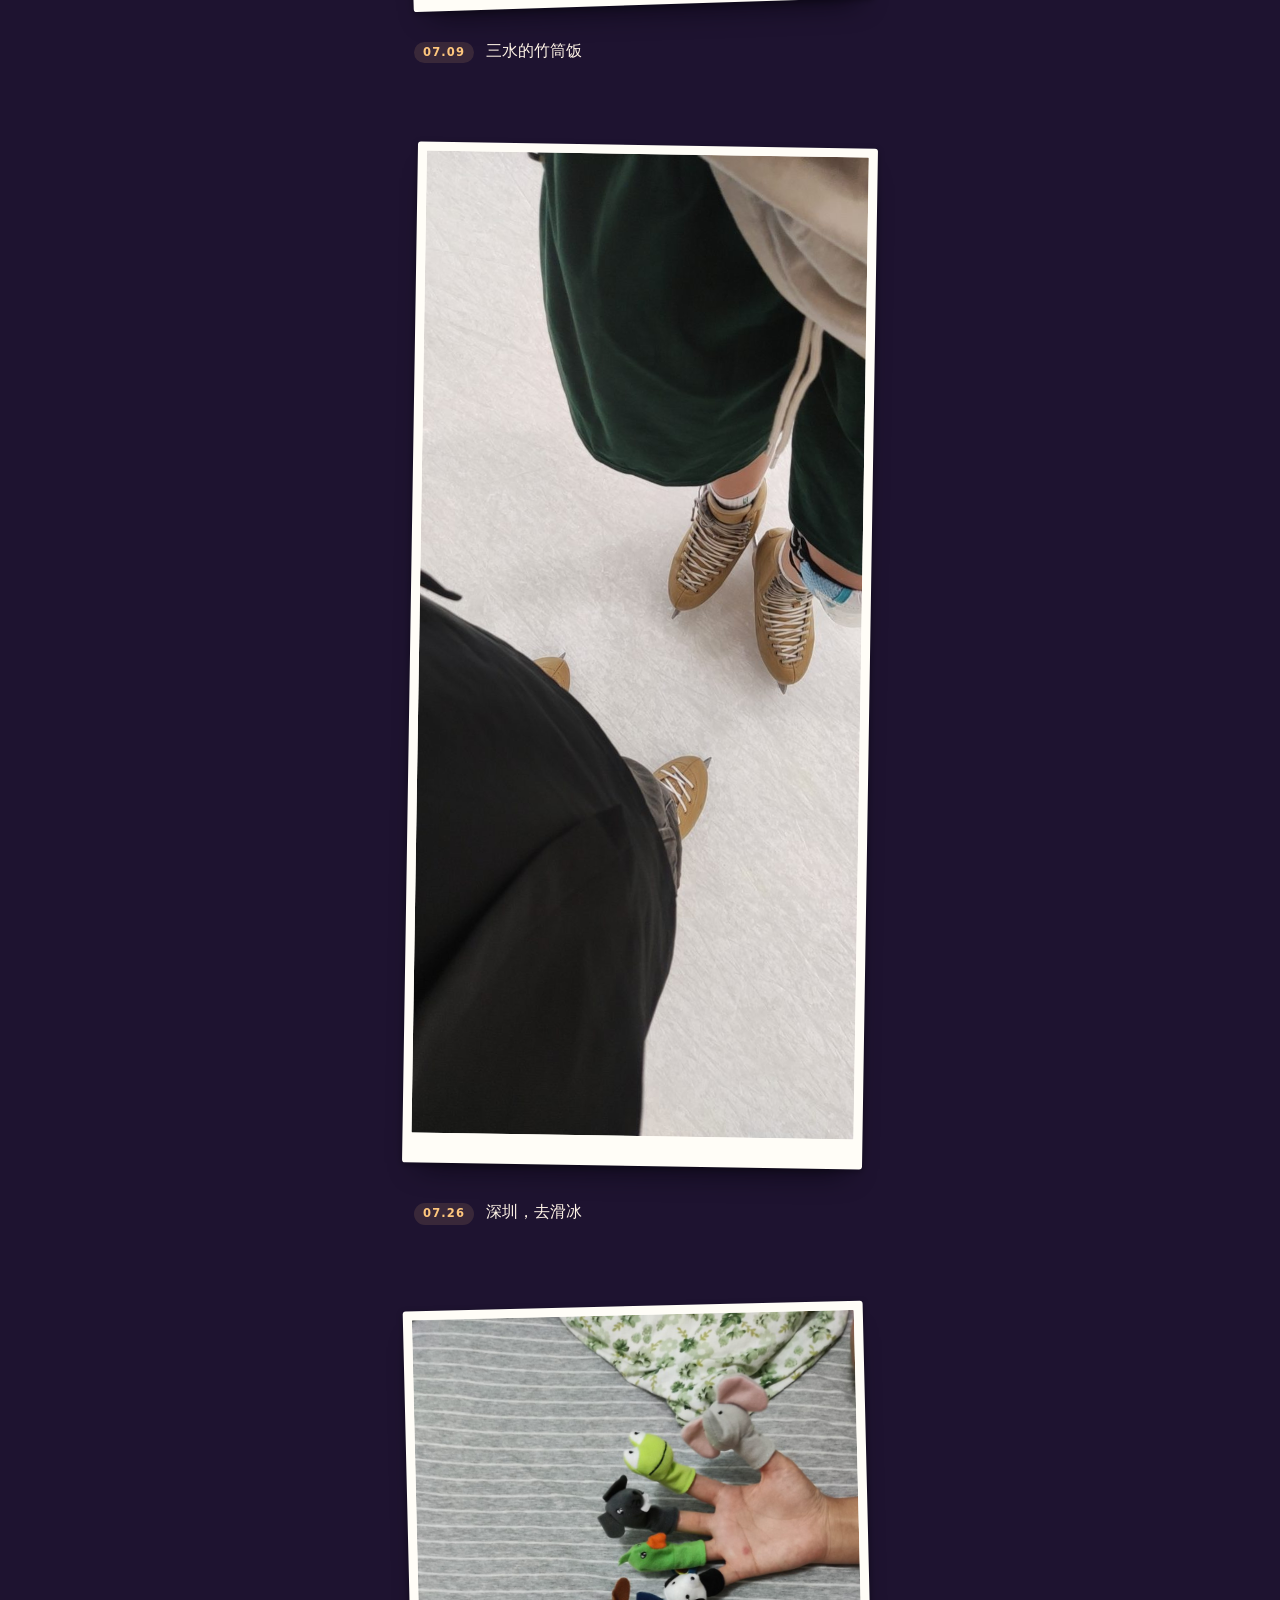
==== commit 85c08d90: "Rewrite the letter for its new job The map now carries the travel line, so the letter stops retellin" ====
--- a/halloween/index.html
+++ b/halloween/index.html
@@ -10,7 +10,7 @@
 <title>不给糖就捣蛋</title>
 <meta name="description" content="一张给你的小卡片">
 
-<link rel="stylesheet" href="style.css?v=21">
+<link rel="stylesheet" href="style.css?v=23">
 </head>
 <body>
 
@@ -135,8 +135,8 @@
   <p style="text-align:center;color:#FFF4E6;font:16px/1.6 sans-serif;padding:40px 20px">这个页面需要打开 JavaScript 才能看。</p>
 </noscript>
 
-<script src="photos-manifest.js?v=21"></script>
-<script src="config.js?v=21"></script>
-<script src="app.js?v=21"></script>
+<script src="photos-manifest.js?v=23"></script>
+<script src="config.js?v=23"></script>
+<script src="app.js?v=23"></script>
 </body>
 </html>
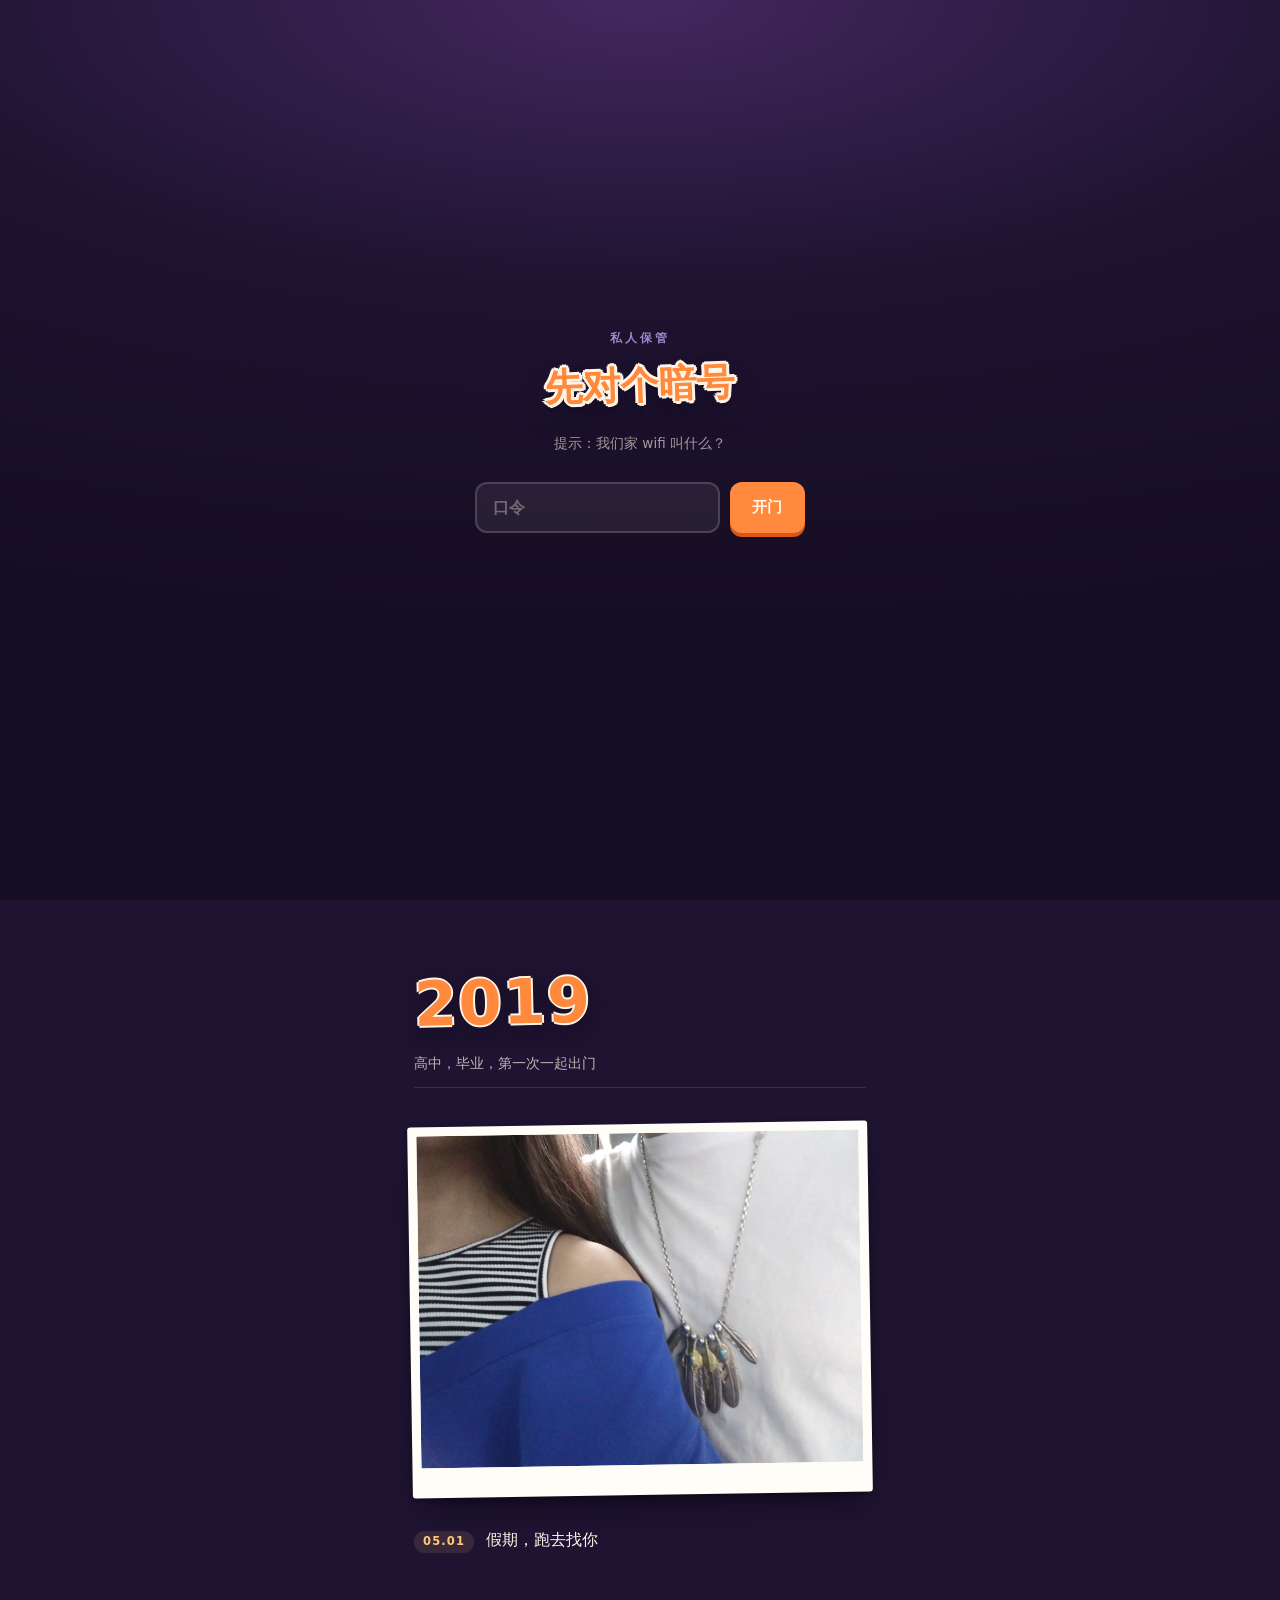
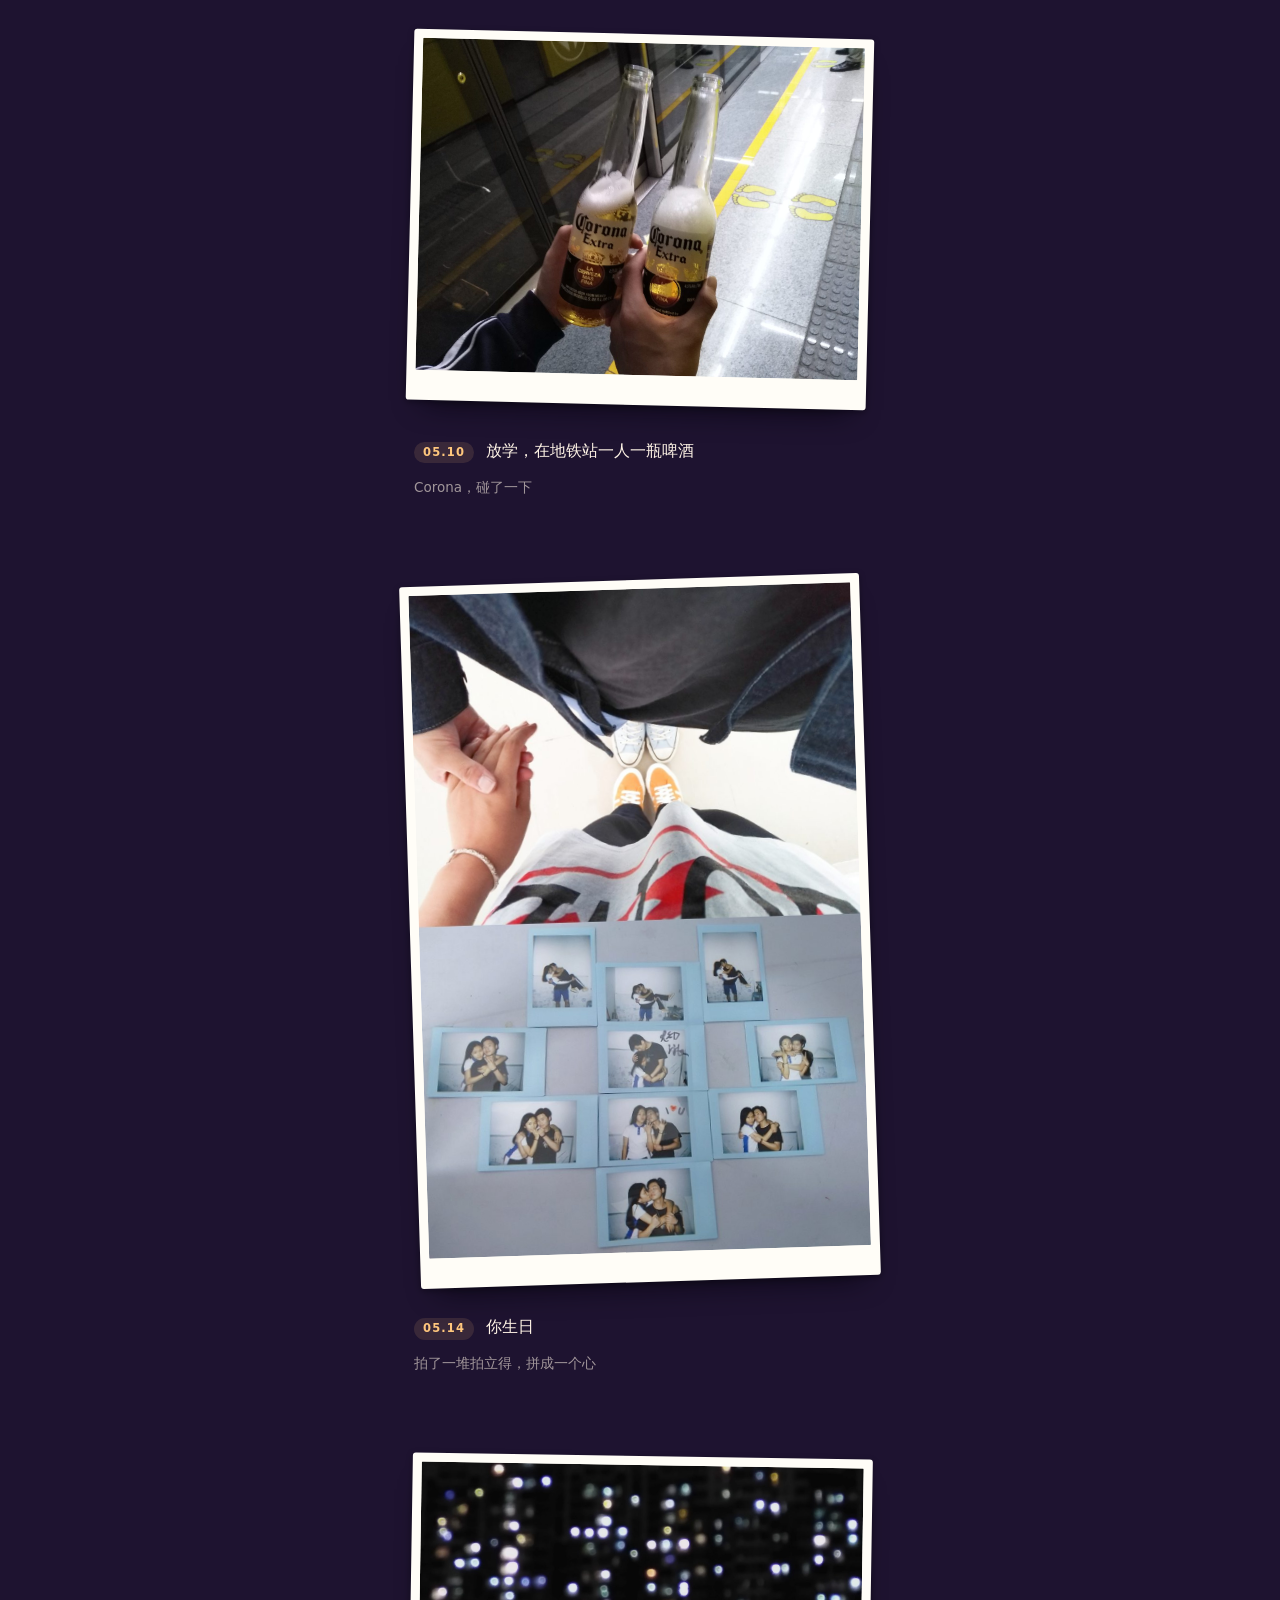
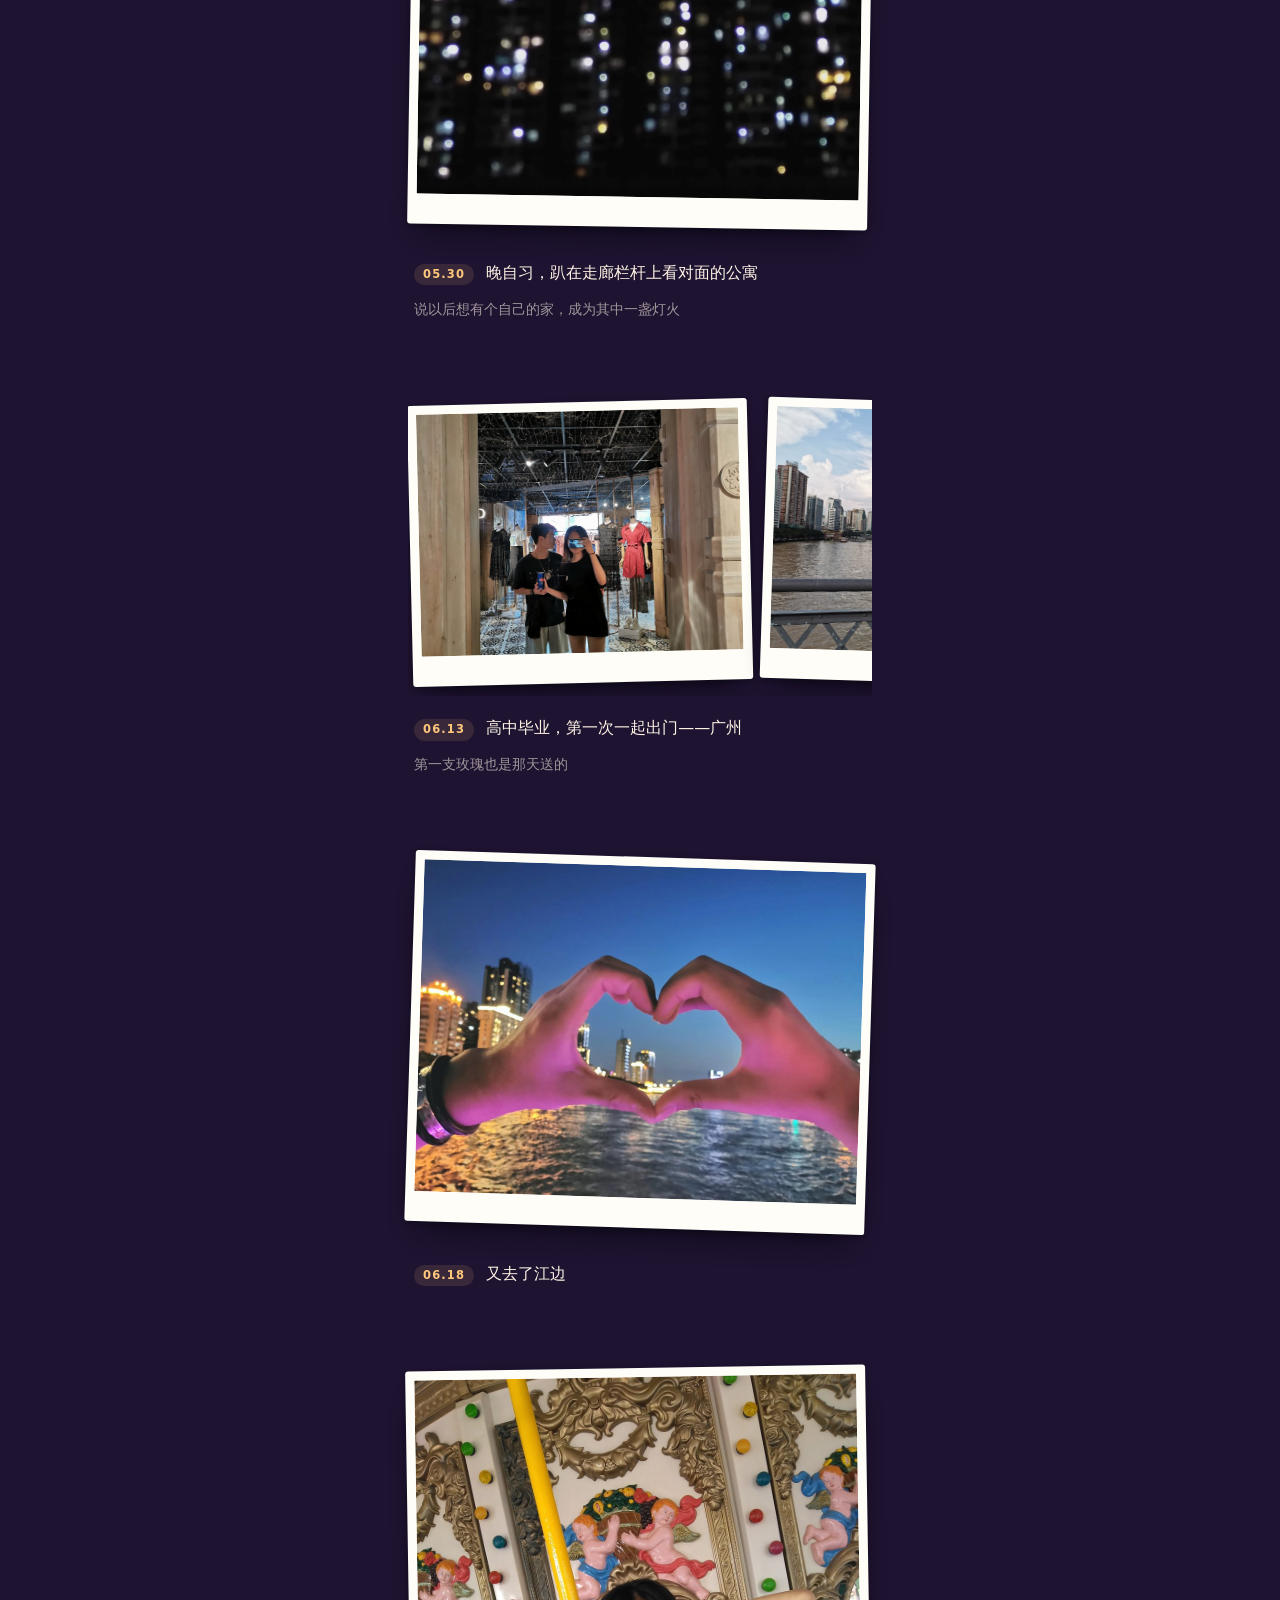
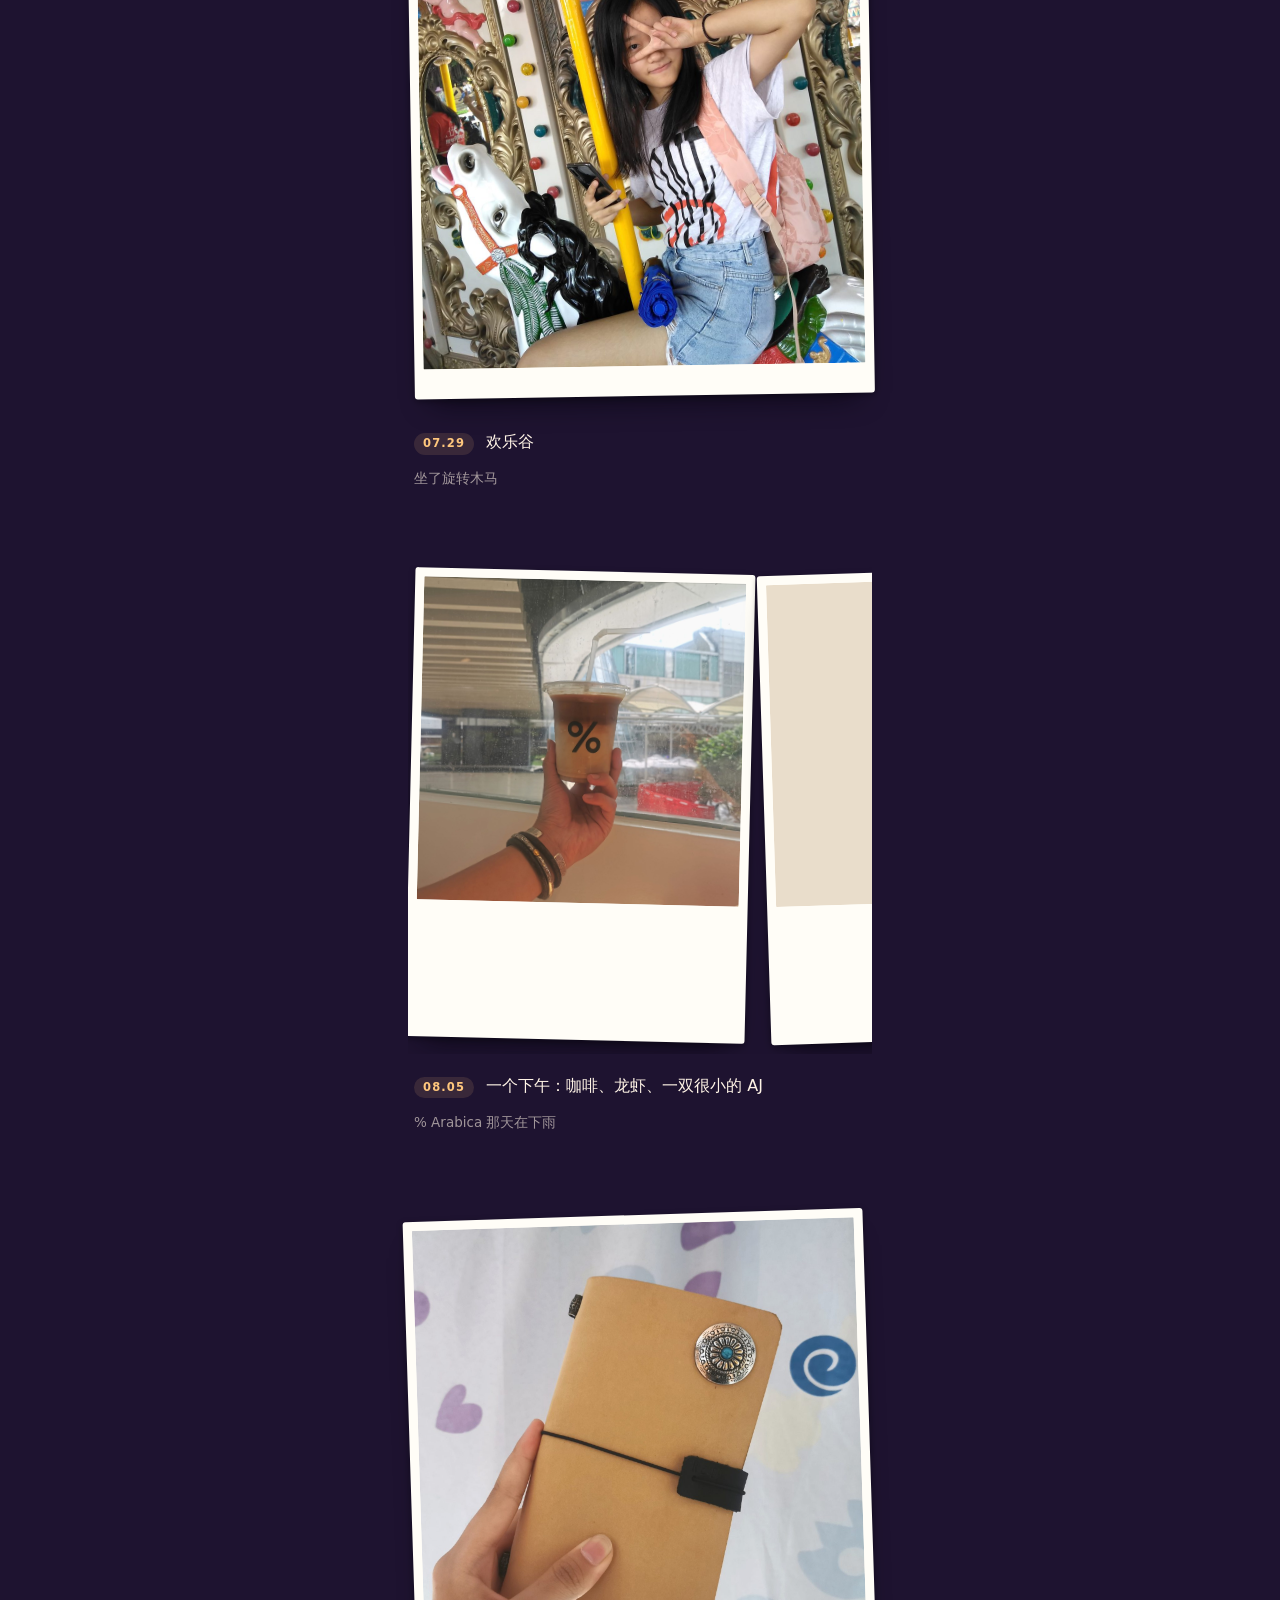
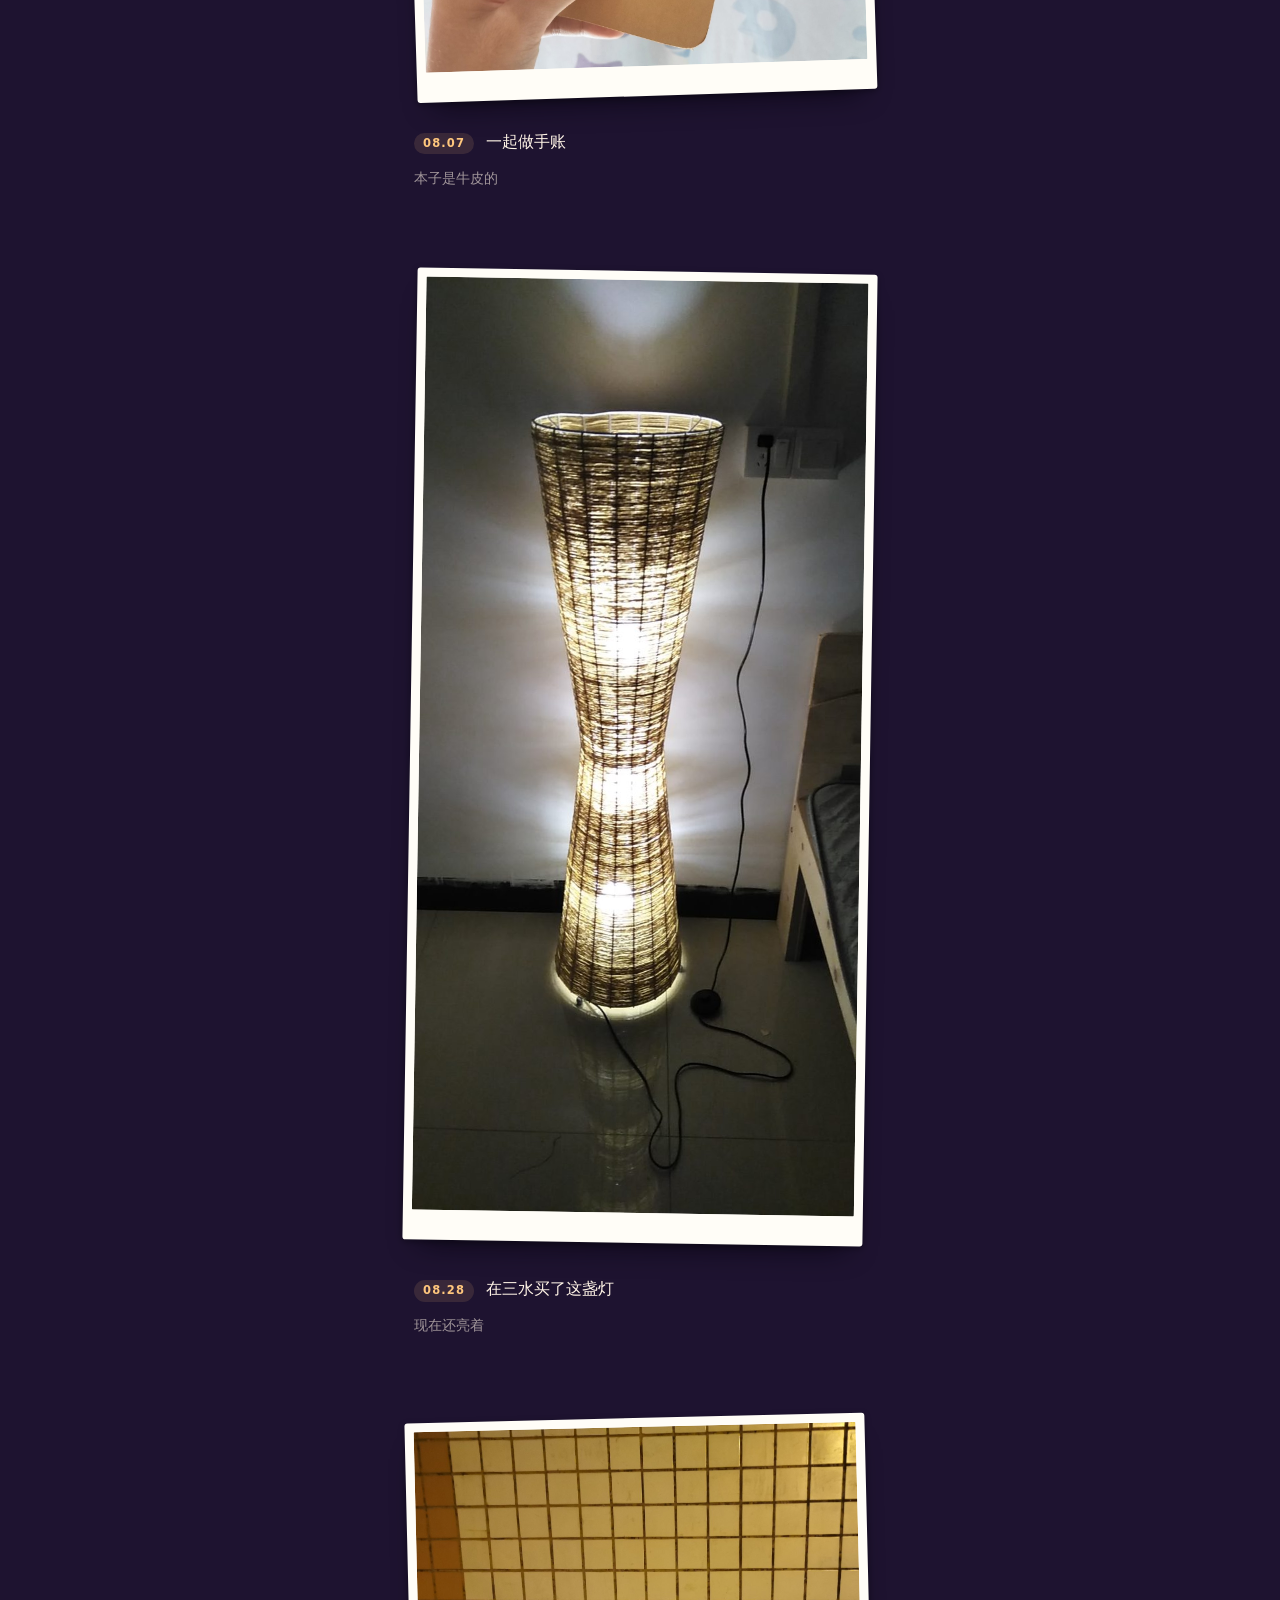
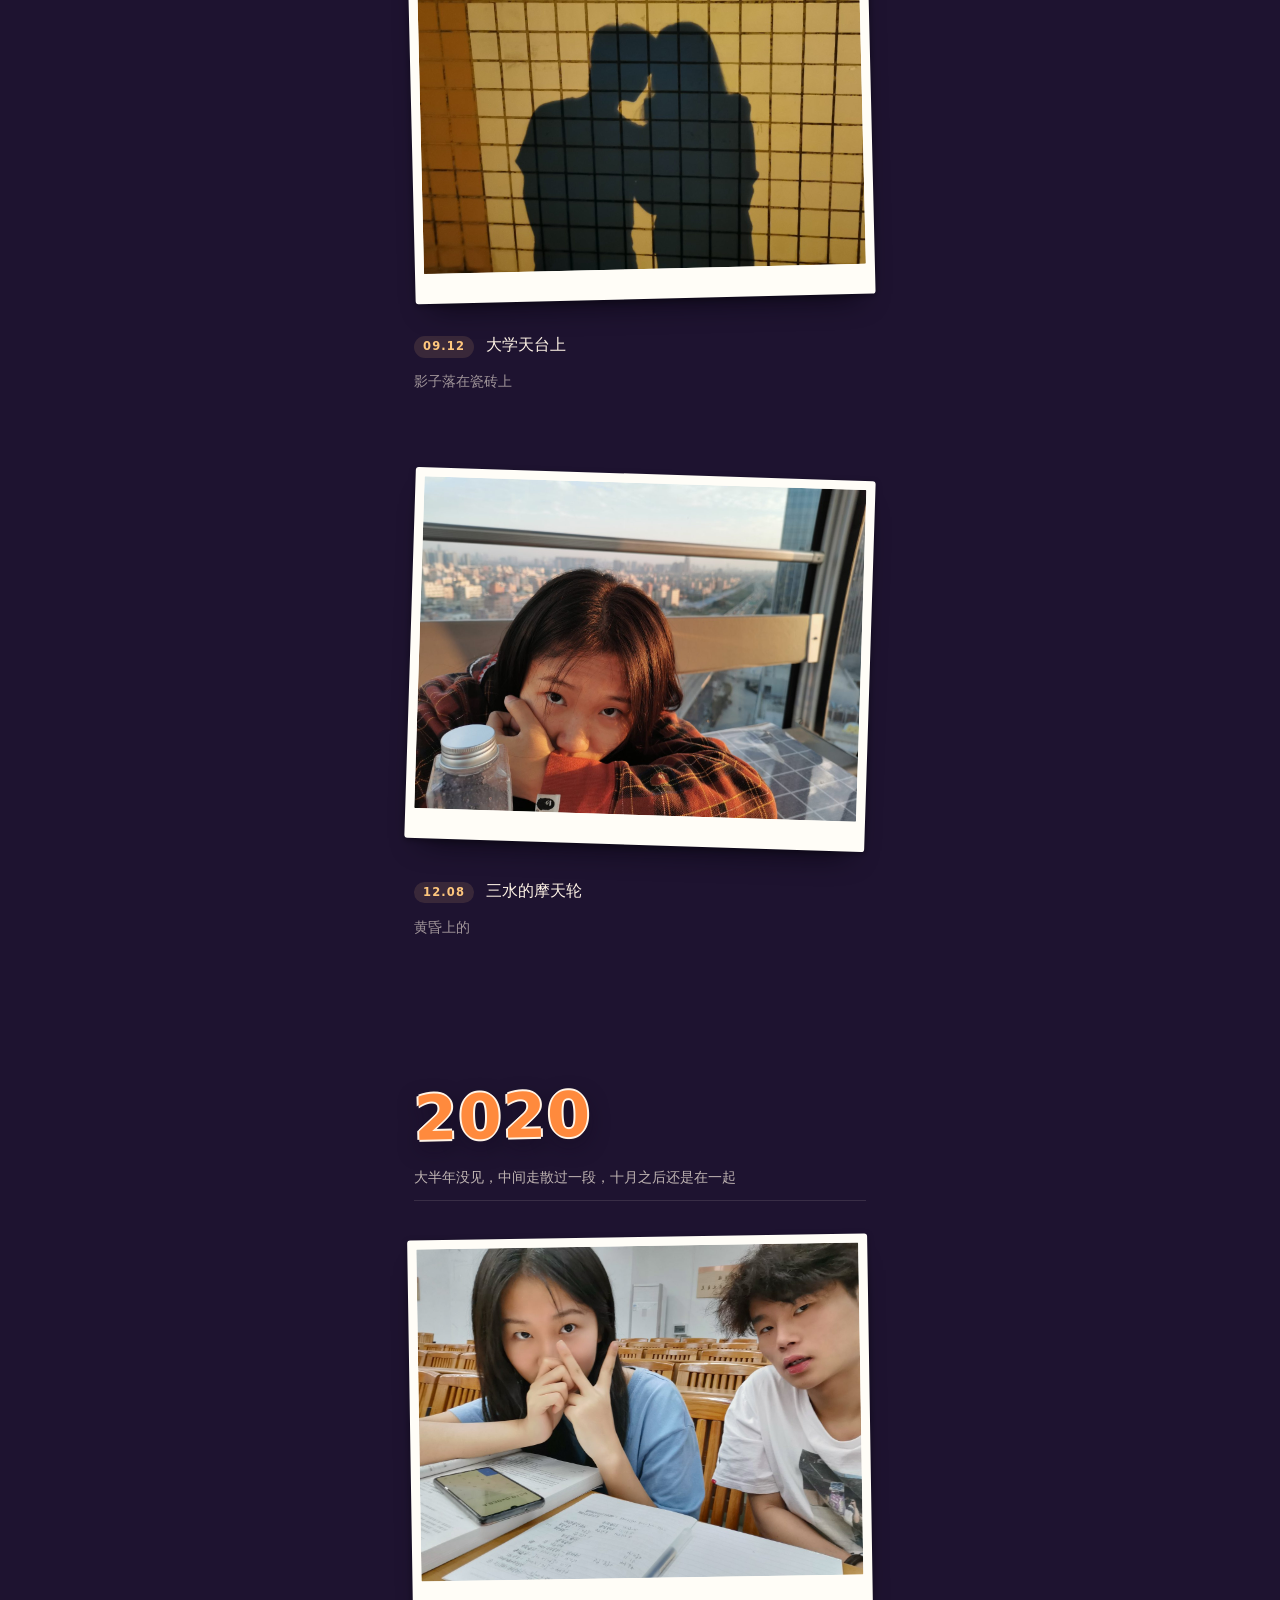
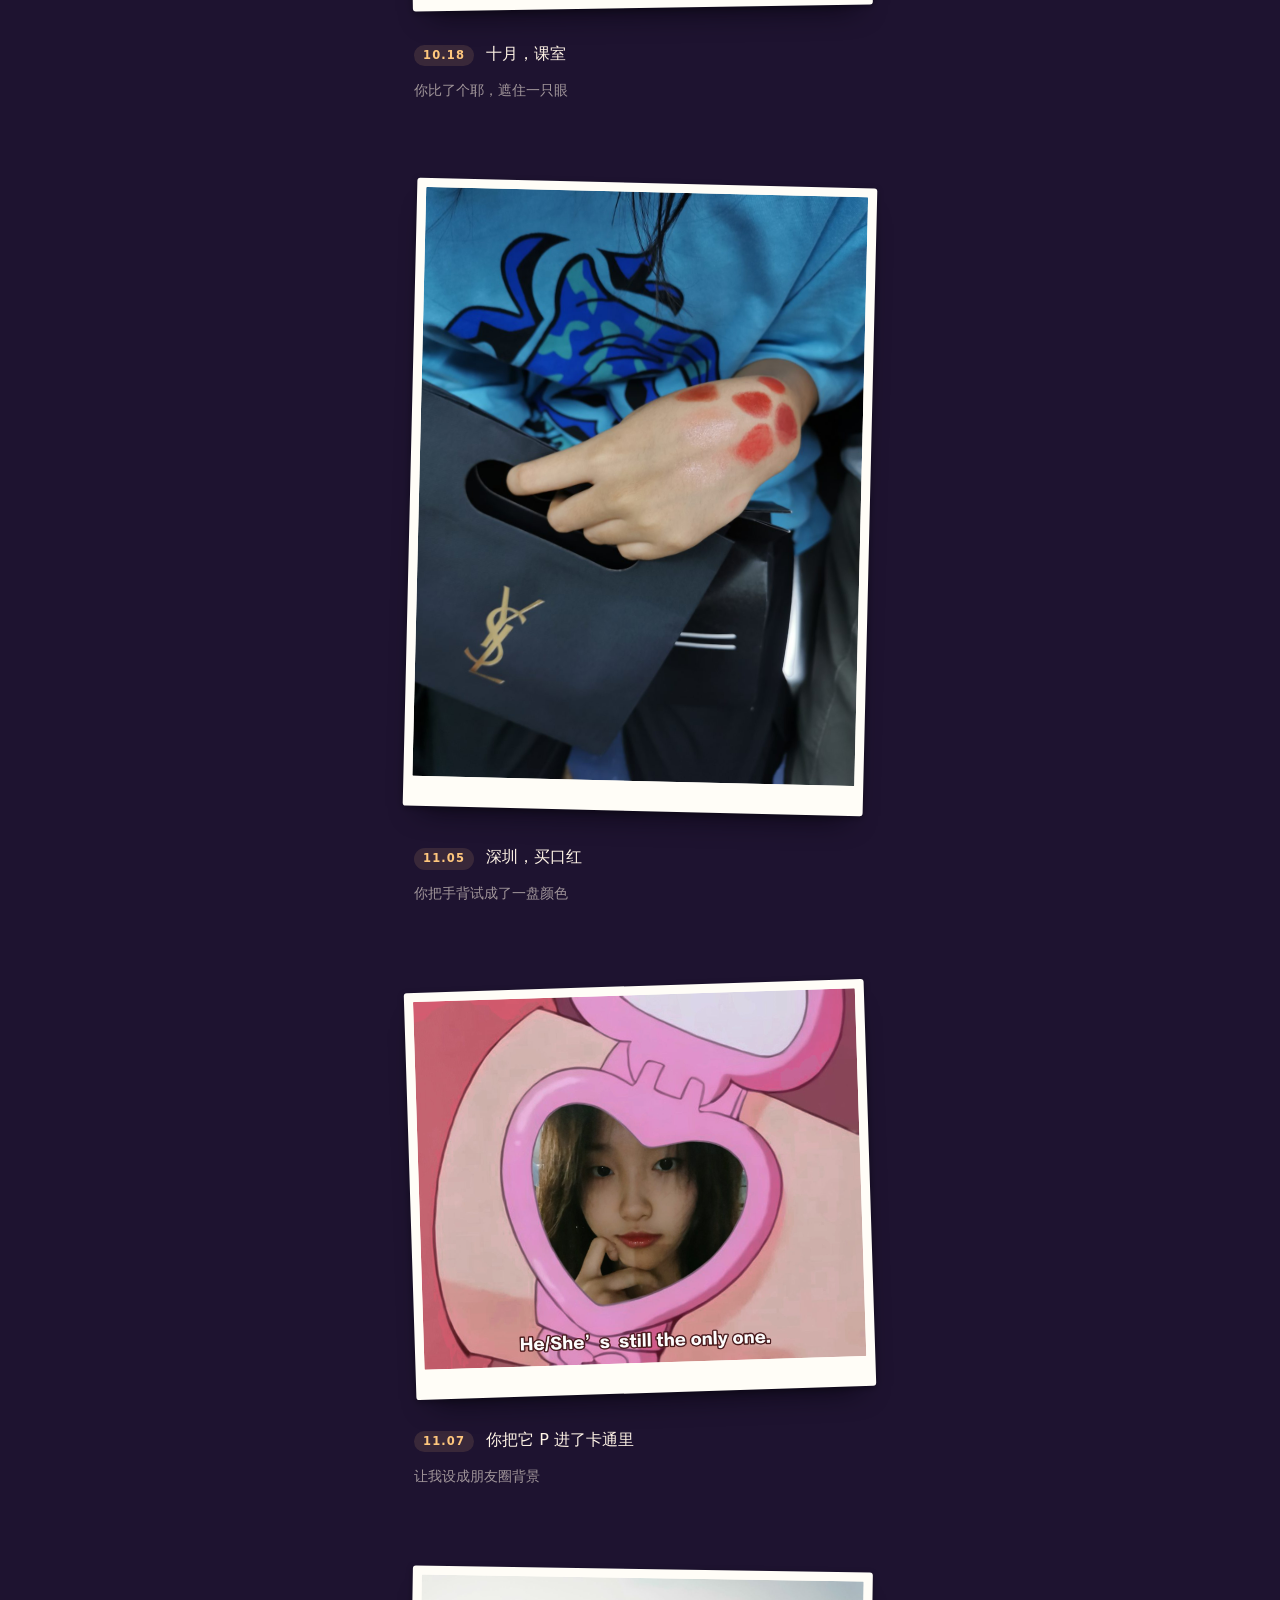
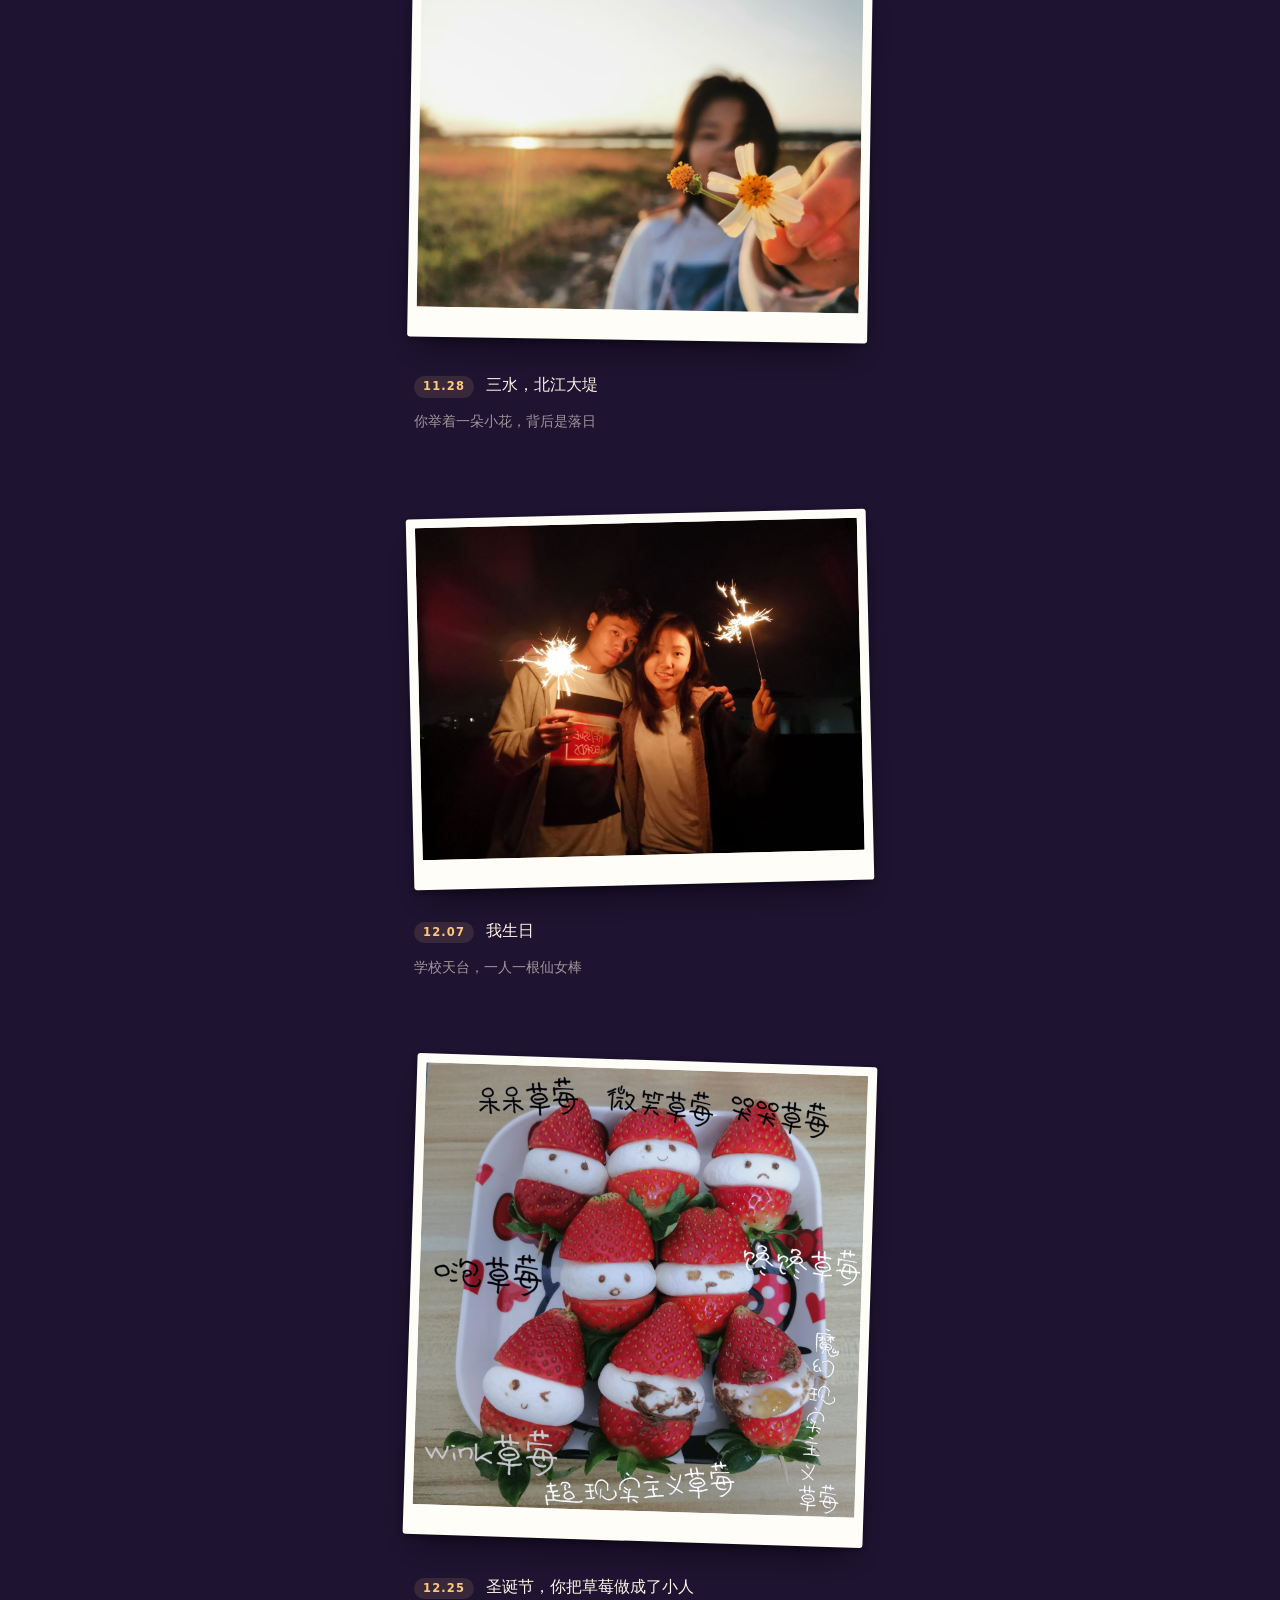
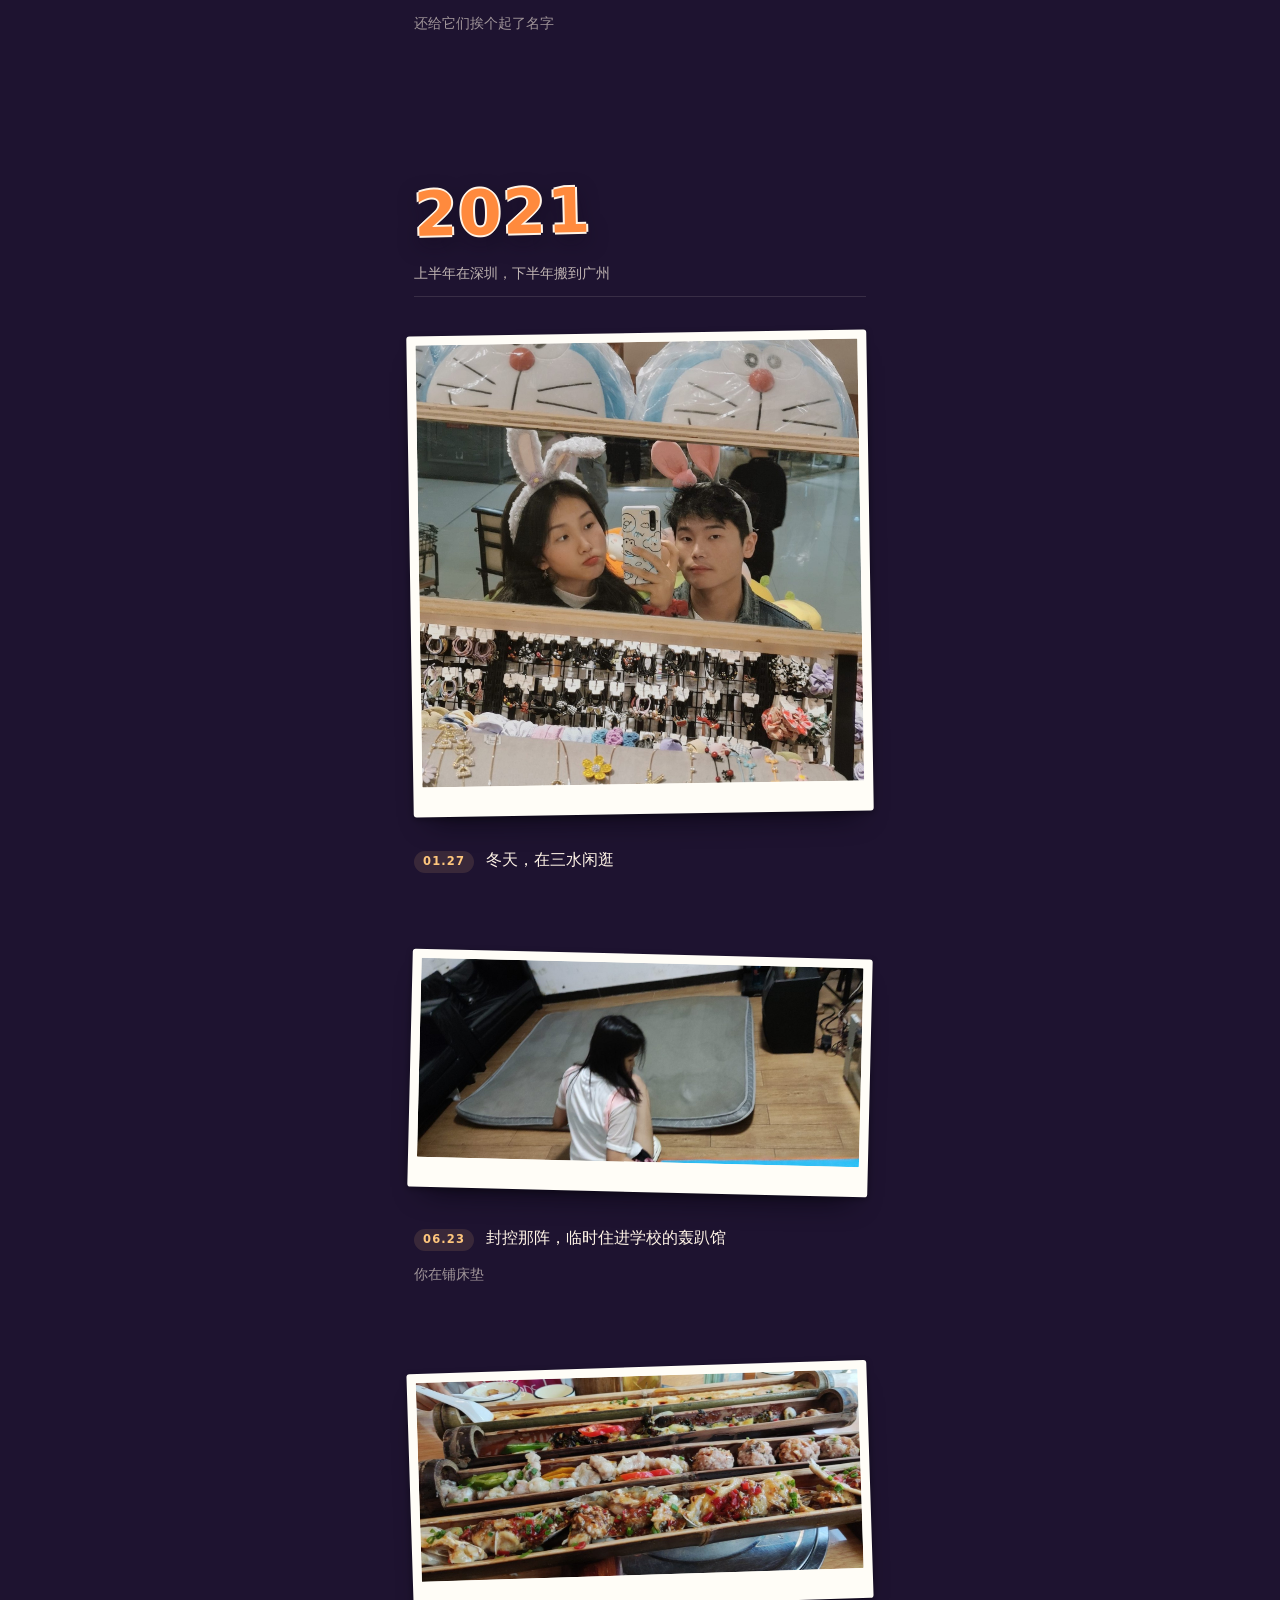
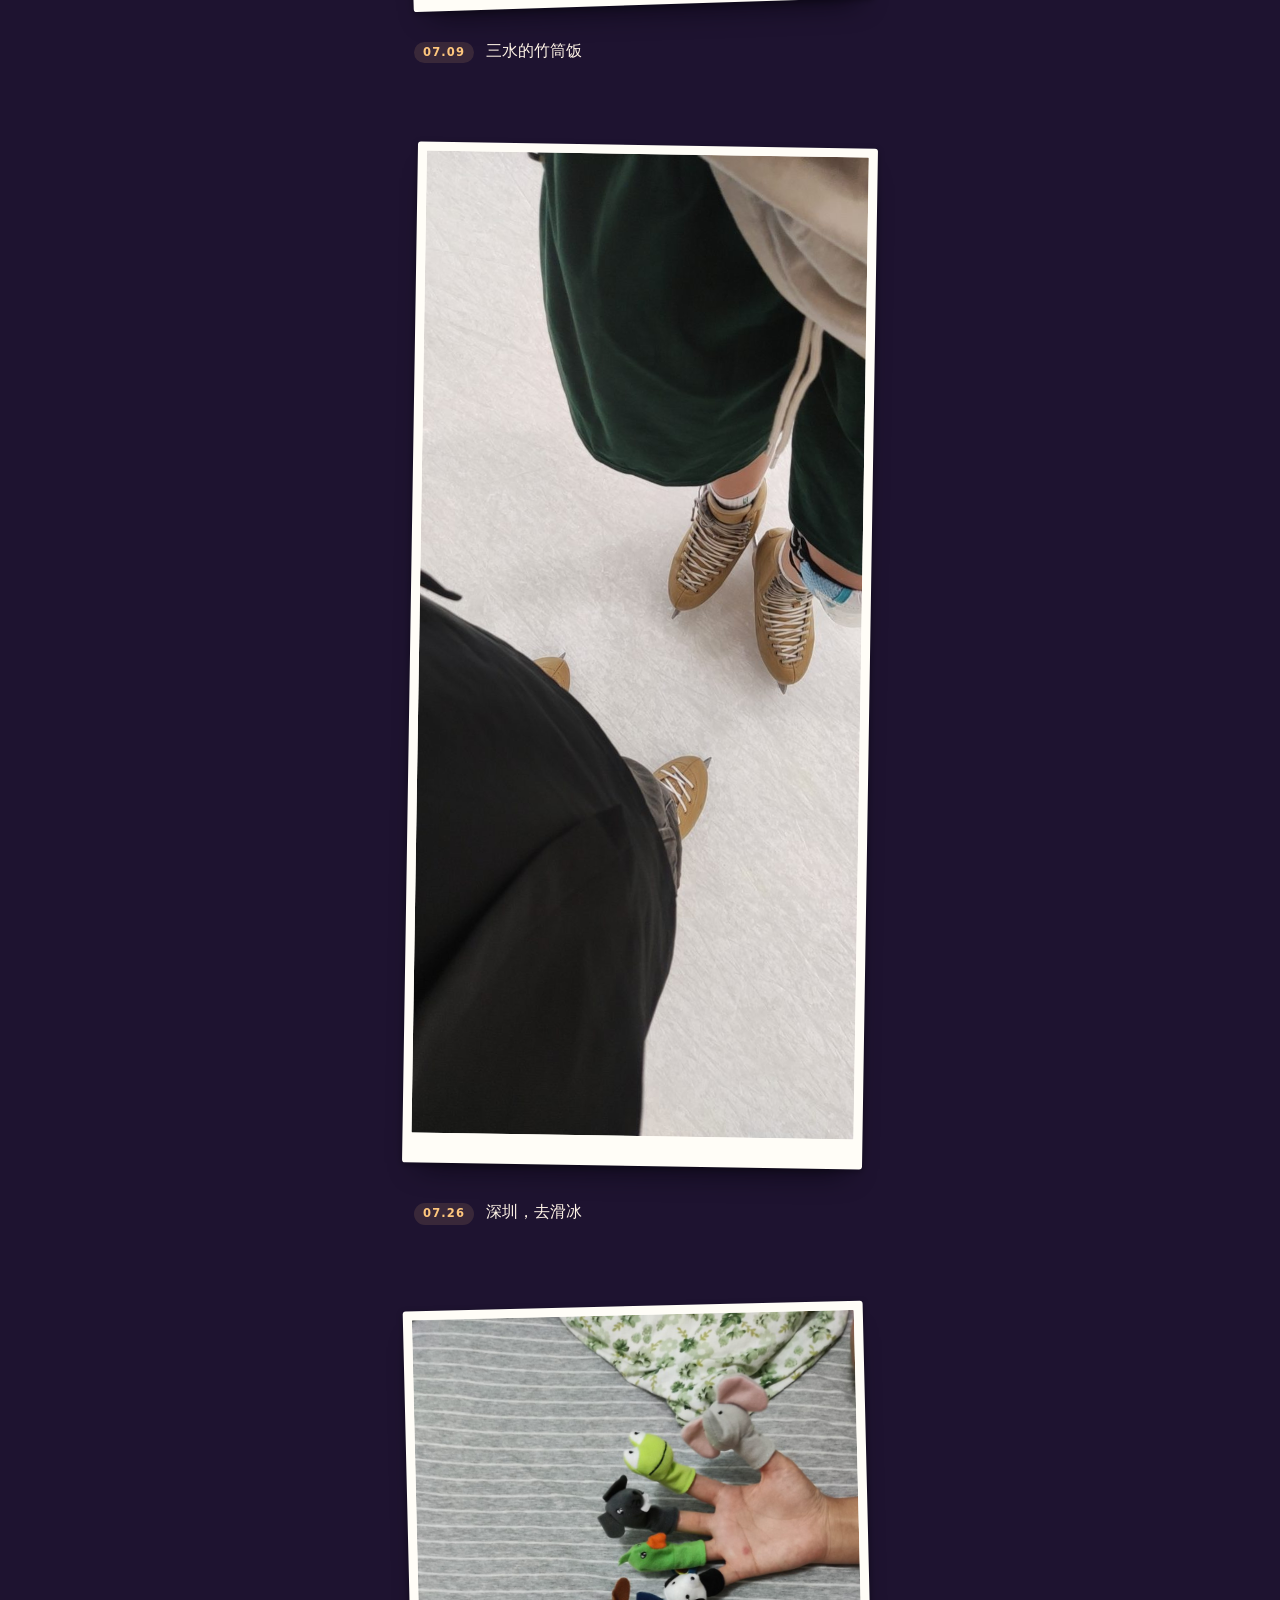
==== commit 8d4d690a: "Add a back-to-the-end button and the overseas trips Once you are three years deep, one tap returns y" ====
--- a/halloween/index.html
+++ b/halloween/index.html
@@ -10,7 +10,7 @@
 <title>不给糖就捣蛋</title>
 <meta name="description" content="一张给你的小卡片">
 
-<link rel="stylesheet" href="style.css?v=23">
+<link rel="stylesheet" href="style.css?v=25">
 </head>
 <body>
 
@@ -130,13 +130,14 @@
 </div>
 
 <button class="sound" id="soundBtn" type="button" aria-label="声音开关">🔊</button>
+<button class="to-end" id="toEndBtn" type="button" aria-label="回到最后">回到最后</button>
 
 <noscript>
   <p style="text-align:center;color:#FFF4E6;font:16px/1.6 sans-serif;padding:40px 20px">这个页面需要打开 JavaScript 才能看。</p>
 </noscript>
 
-<script src="photos-manifest.js?v=23"></script>
-<script src="config.js?v=23"></script>
-<script src="app.js?v=23"></script>
+<script src="photos-manifest.js?v=25"></script>
+<script src="config.js?v=25"></script>
+<script src="app.js?v=25"></script>
 </body>
 </html>
--- a/halloween/style.css
+++ b/halloween/style.css
@@ -179,6 +179,33 @@
   transition:background .25s ease, opacity .25s ease;
 }
 .sound.is-off{ opacity:.45; }
+
+/* 在地图那一屏，把年份导航和年份标让开 */
+body.on-map .year-rail,
+body.on-map .year-chip{
+  opacity:0 !important;
+  pointer-events:none;
+}
+
+/* 从中间直接回到底部 */
+.to-end{
+  position:fixed; z-index:60;
+  right:12px;
+  bottom:calc(18px + env(safe-area-inset-bottom));
+  padding:11px 16px;
+  border:0; border-radius:999px;
+  font:700 12.5px/1 var(--round);
+  letter-spacing:.08em;
+  color:var(--paper);
+  background:rgba(16,9,26,.62);
+  box-shadow:0 8px 20px -10px rgba(0,0,0,.8);
+  cursor:pointer;
+  opacity:0; transform:translateY(10px);
+  pointer-events:none;
+  transition:opacity .3s ease, transform .3s var(--ease);
+}
+.to-end.is-on{ opacity:1; transform:none; pointer-events:auto; }
+.to-end:active{ transform:translateY(2px) scale(.97); }
 
 /* 右侧年份导航 */
 .year-rail{
@@ -500,6 +527,10 @@
 .map-far path{ fill:rgba(185,167,240,.55); }
 .map-far text{ font:600 10.5px var(--zh); fill:var(--second); opacity:.8; }
 .map-far text.far-year{ opacity:.45; font-size:9.5px; }
+.map-far{ cursor:pointer; }
+.map-far.is-picked path{ fill:var(--accent); }
+.map-far.is-picked text{ fill:var(--accent); opacity:1; }
+.map-far.is-picked line{ stroke:rgba(255,138,61,.7); }
 
 .map-compass path{ fill:rgba(255,244,230,.35); }
 .map-compass text{ font:700 9.5px var(--round); fill:rgba(255,244,230,.35); text-anchor:middle; }
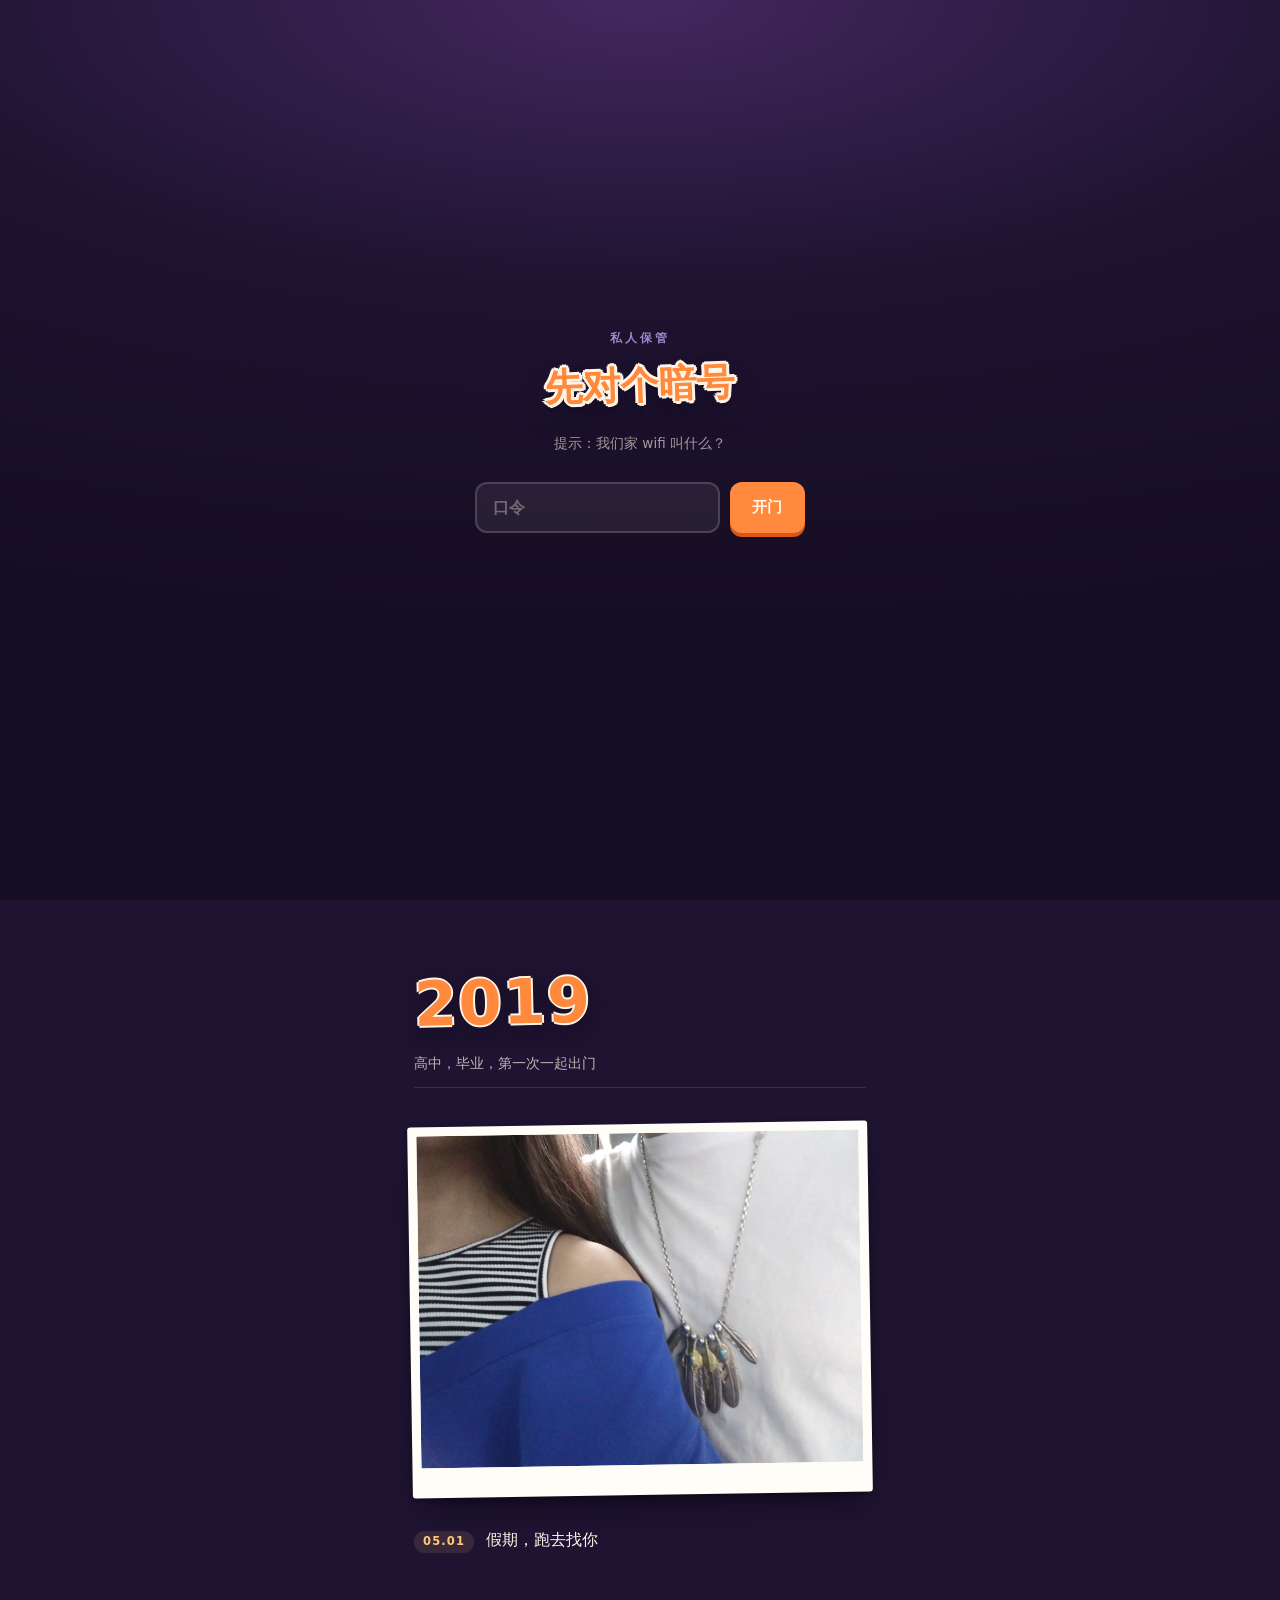
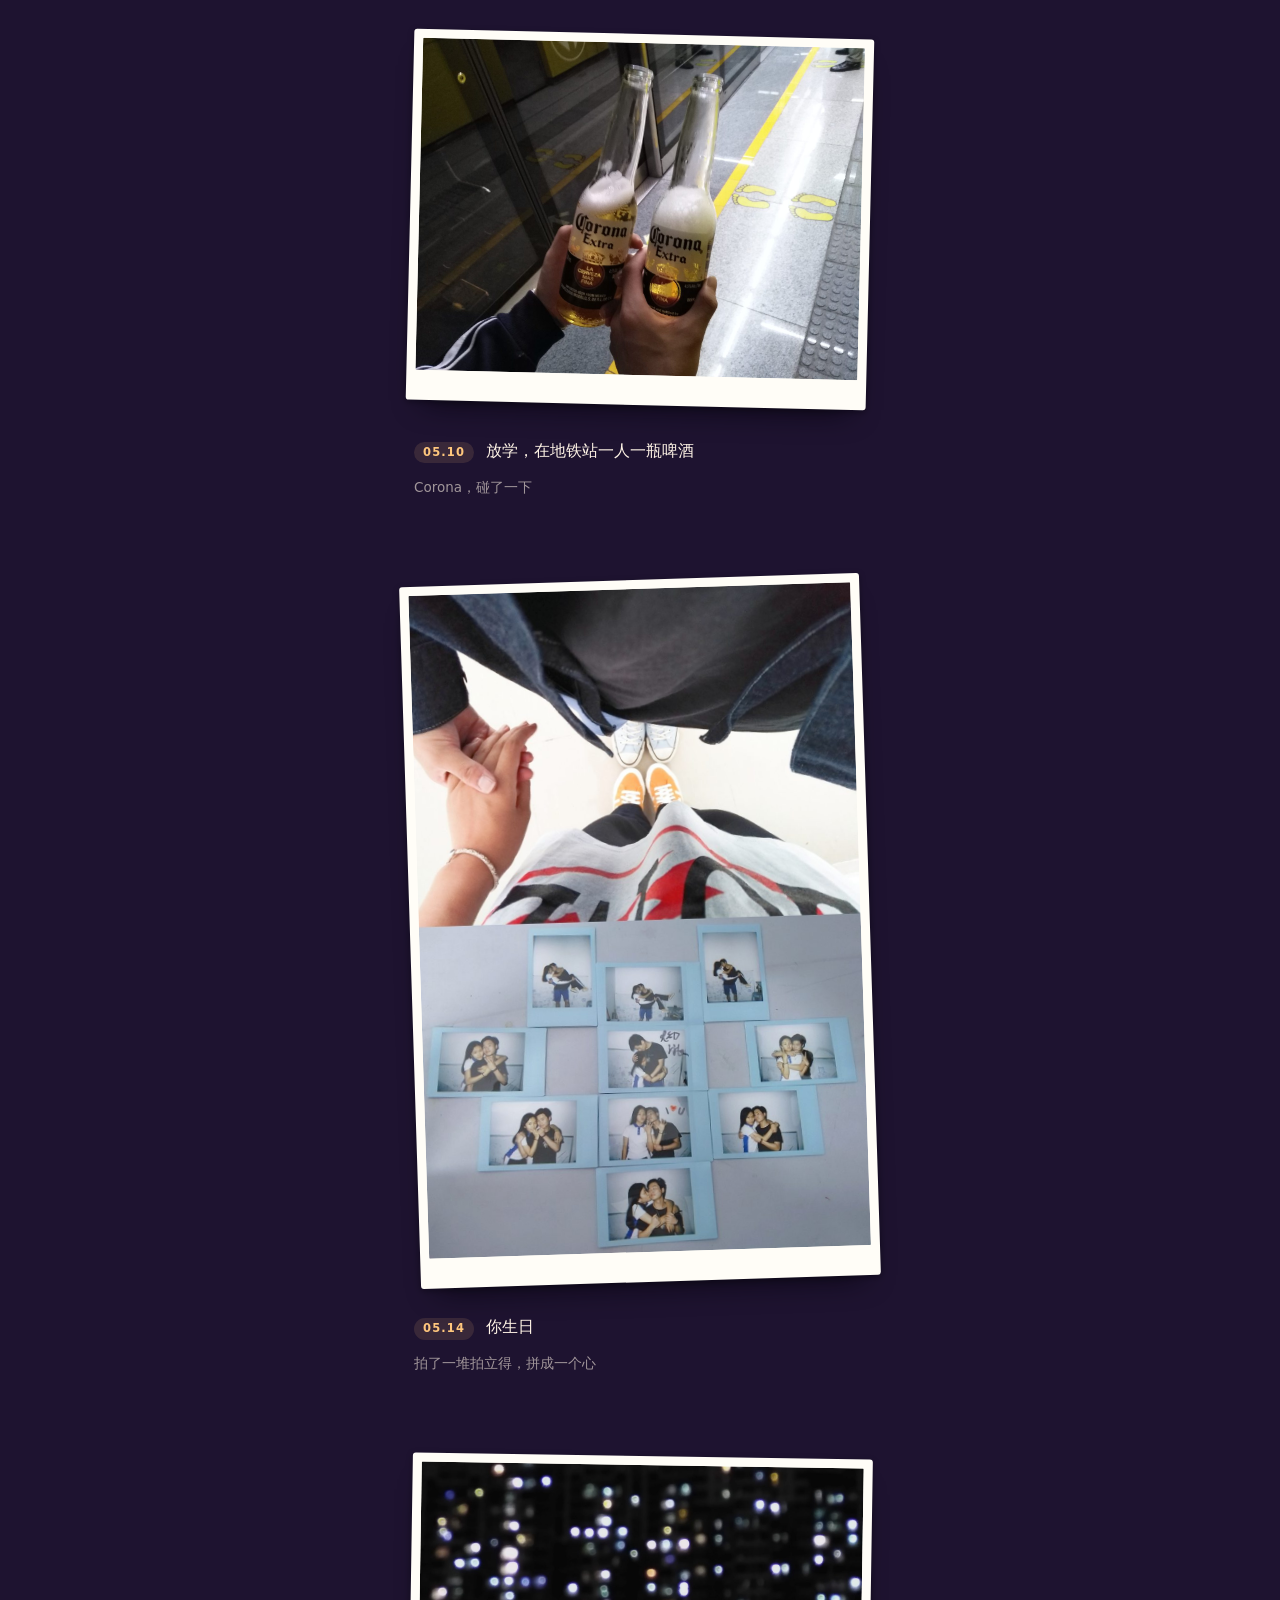
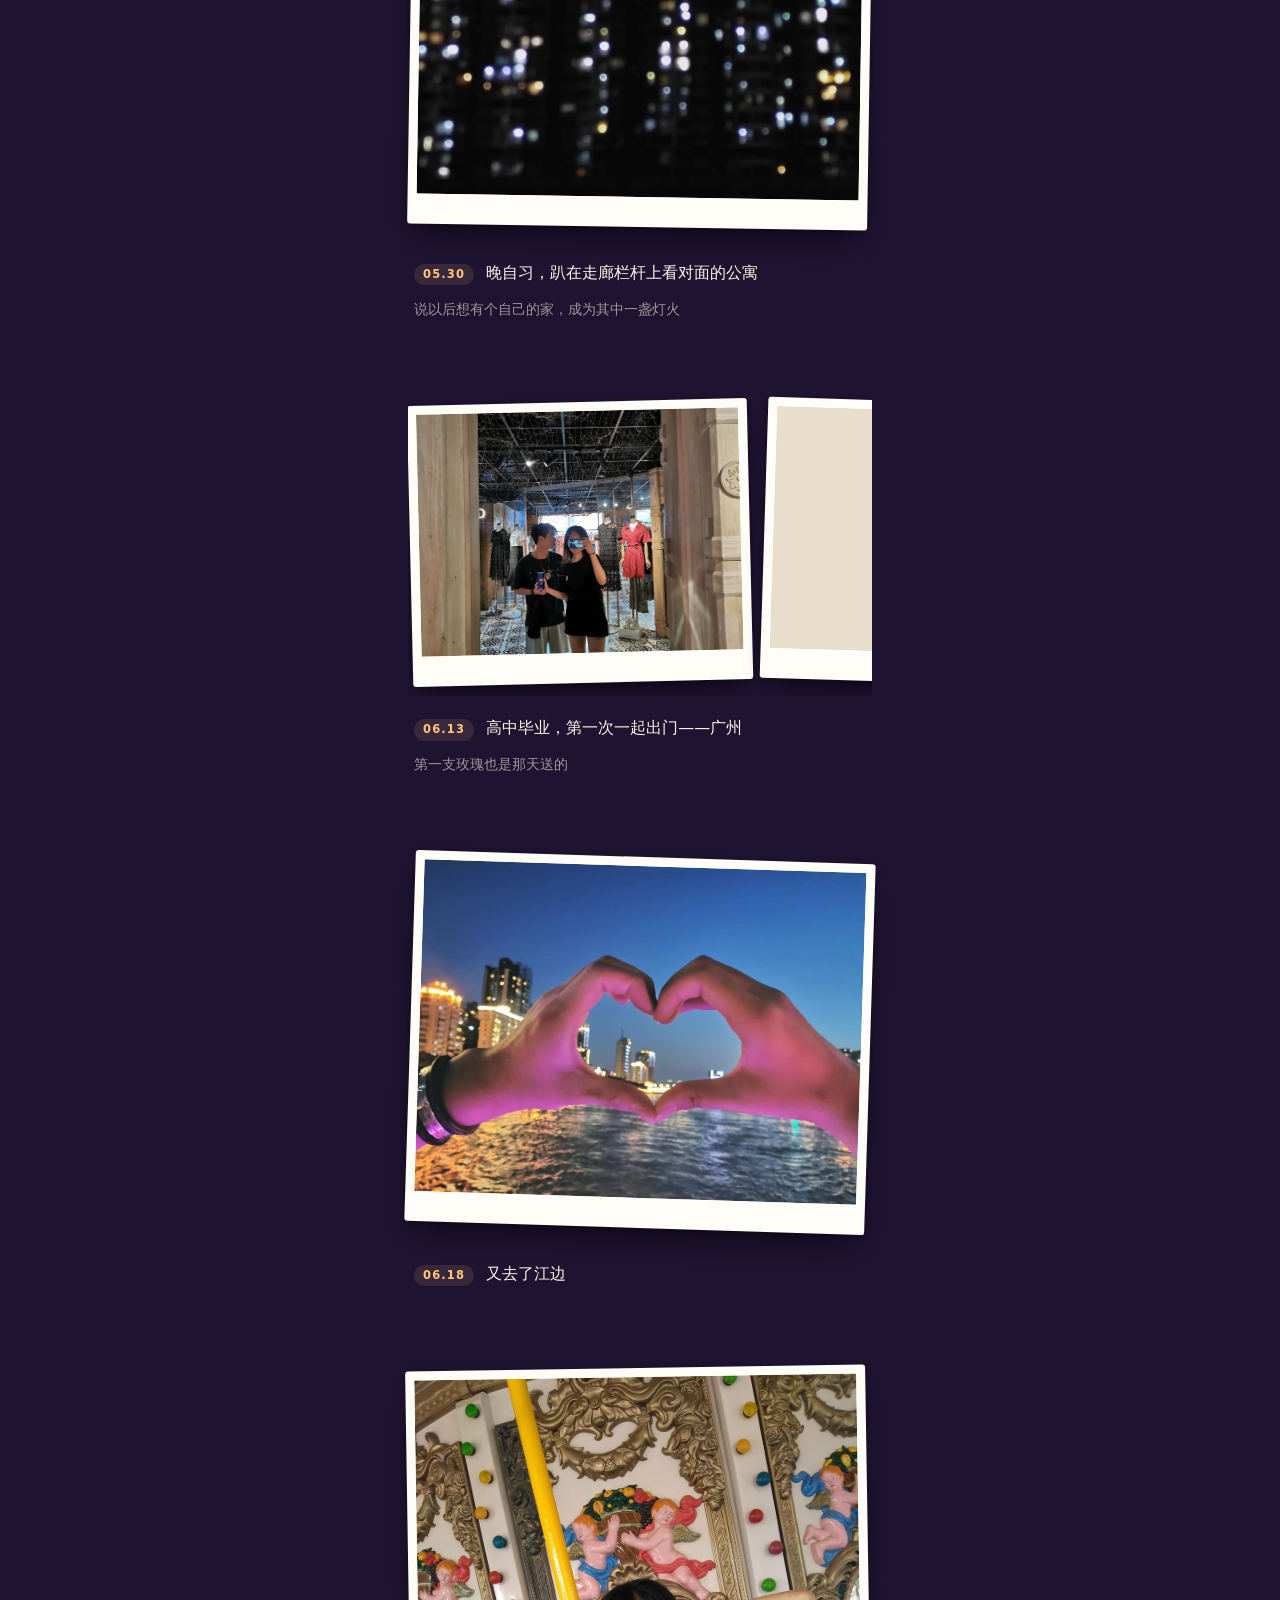
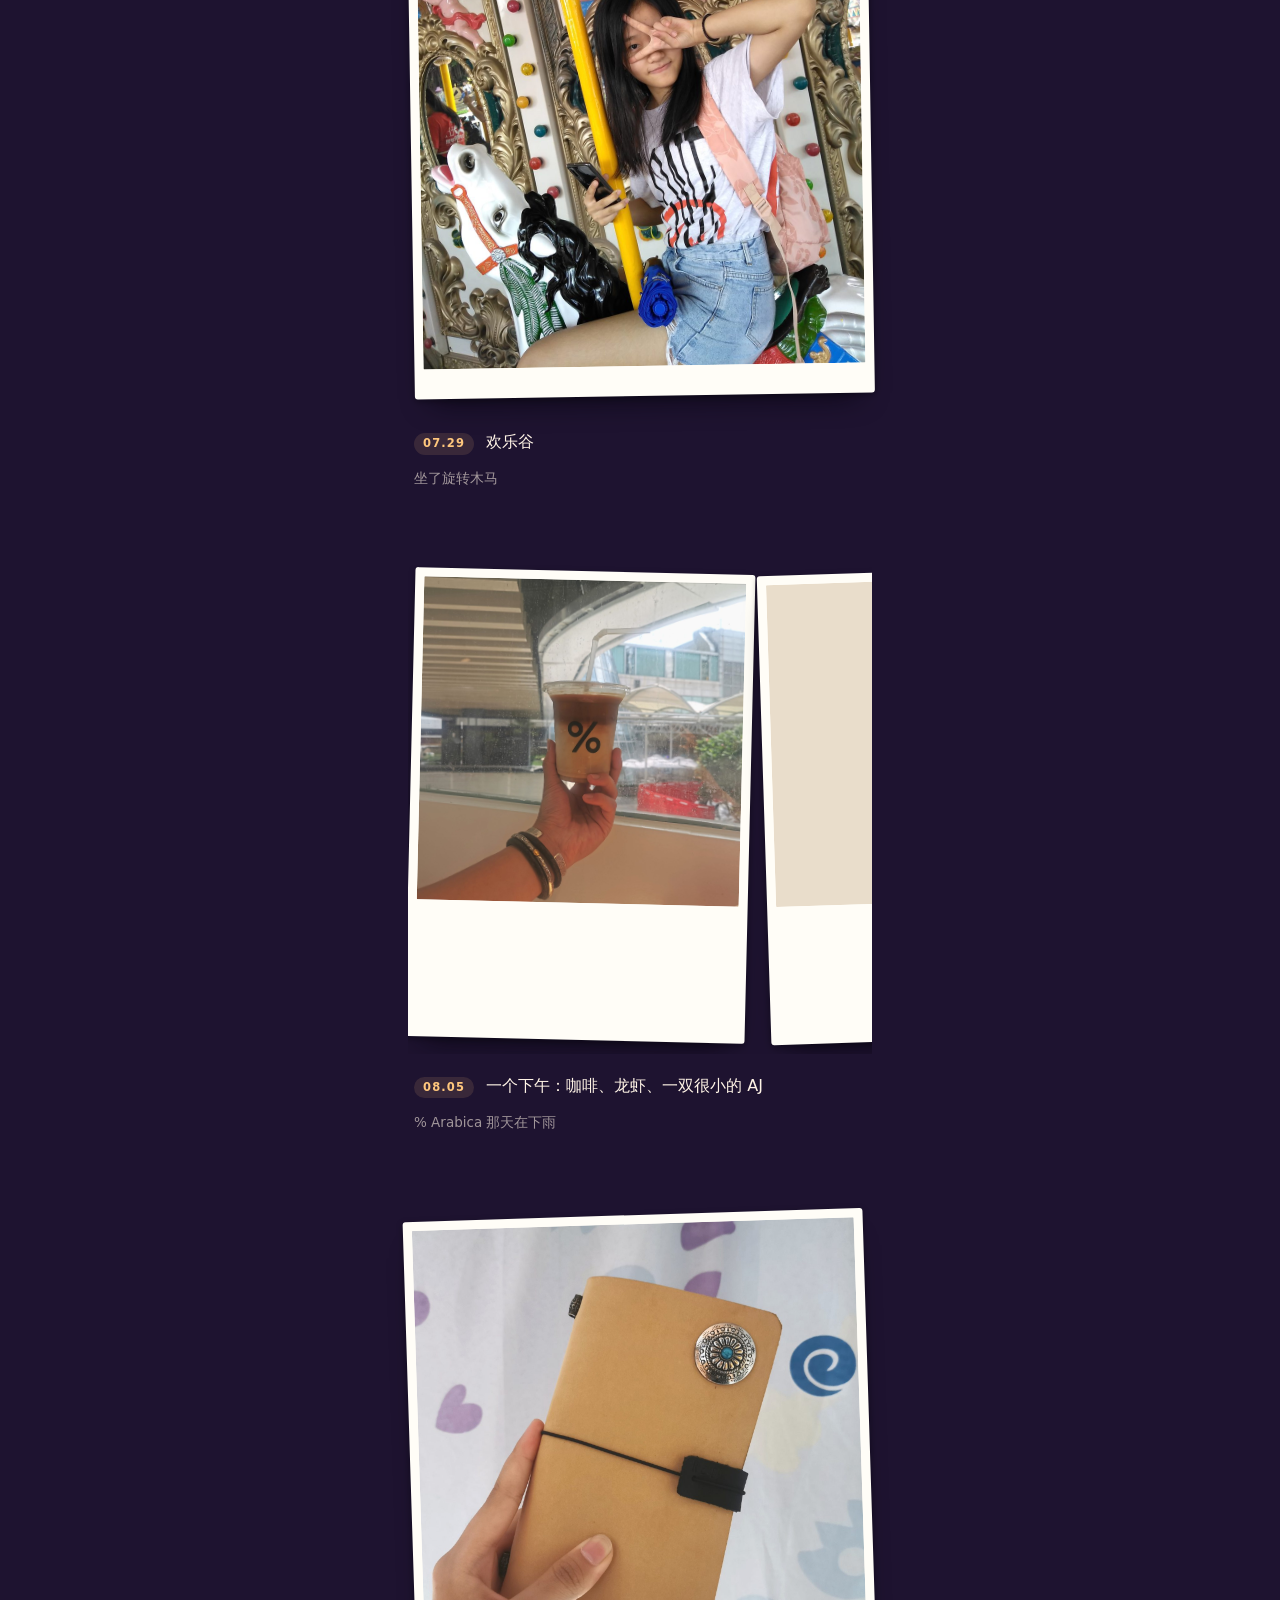
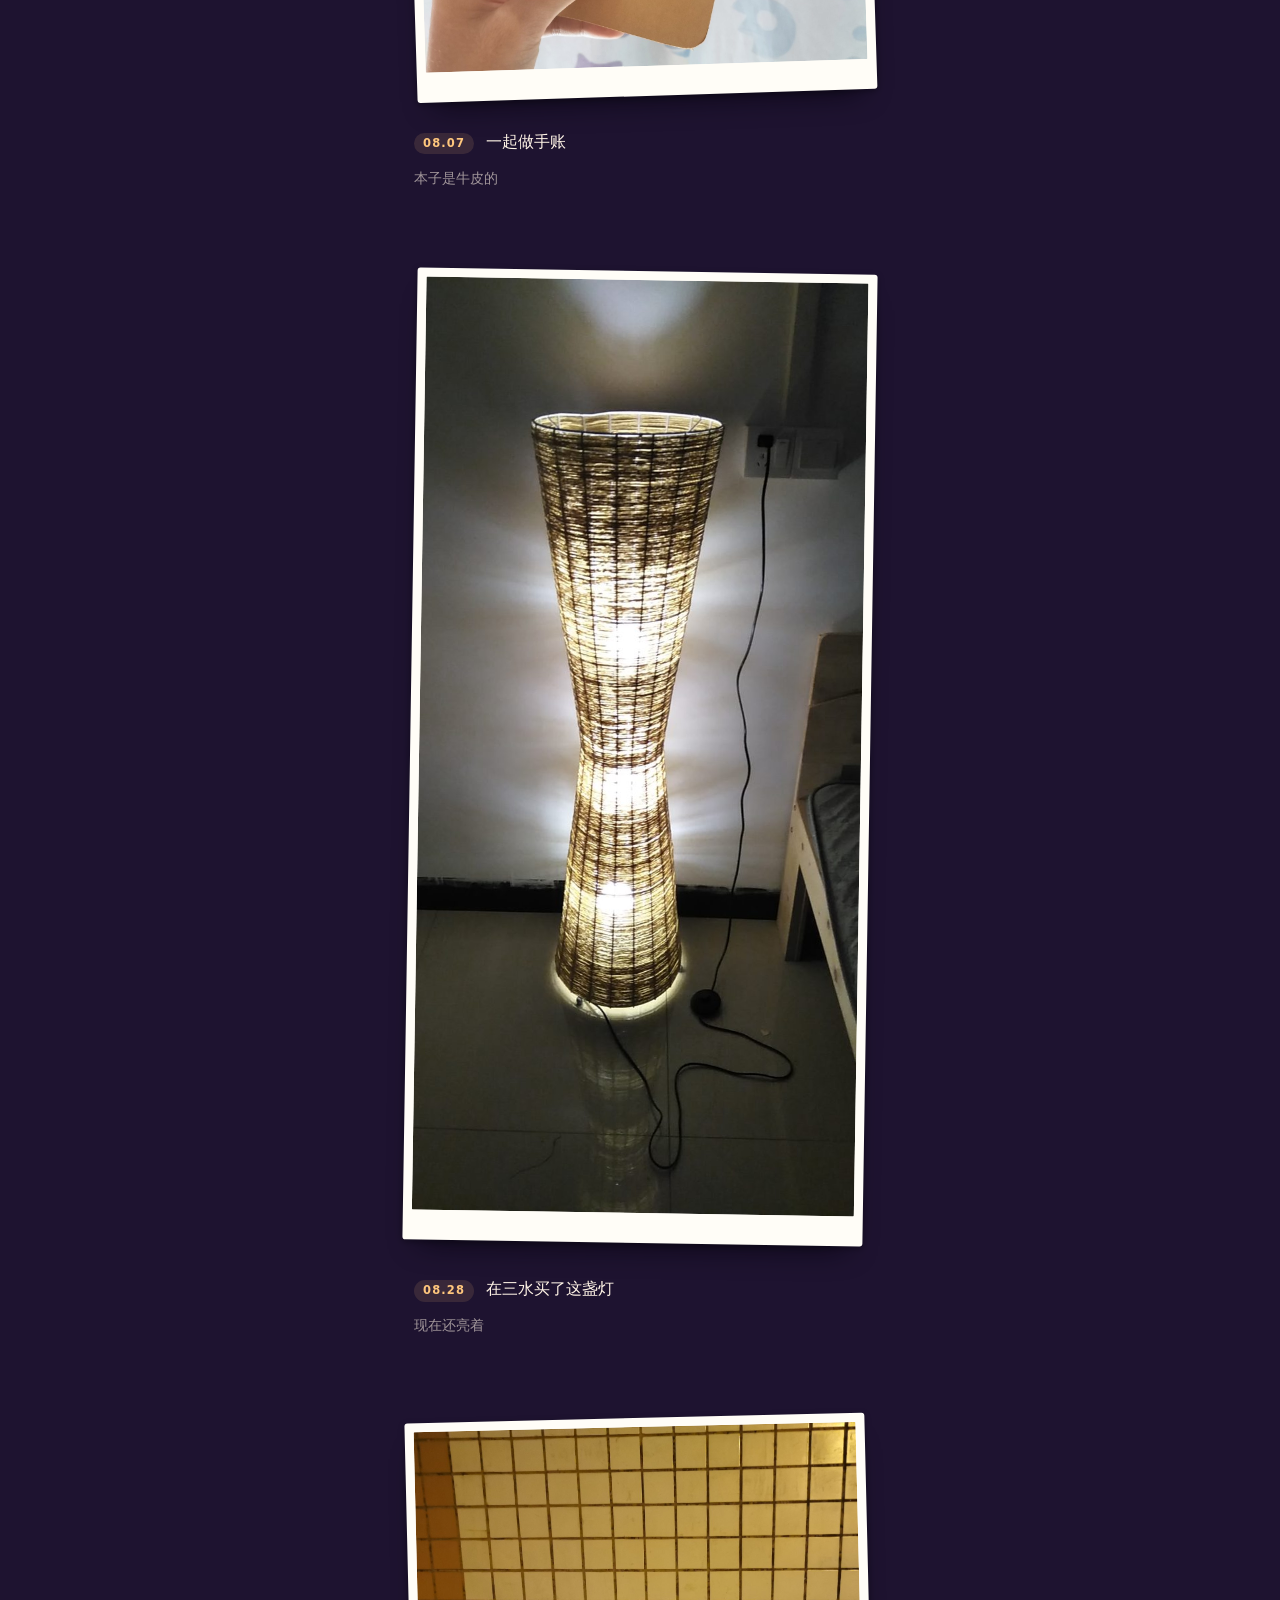
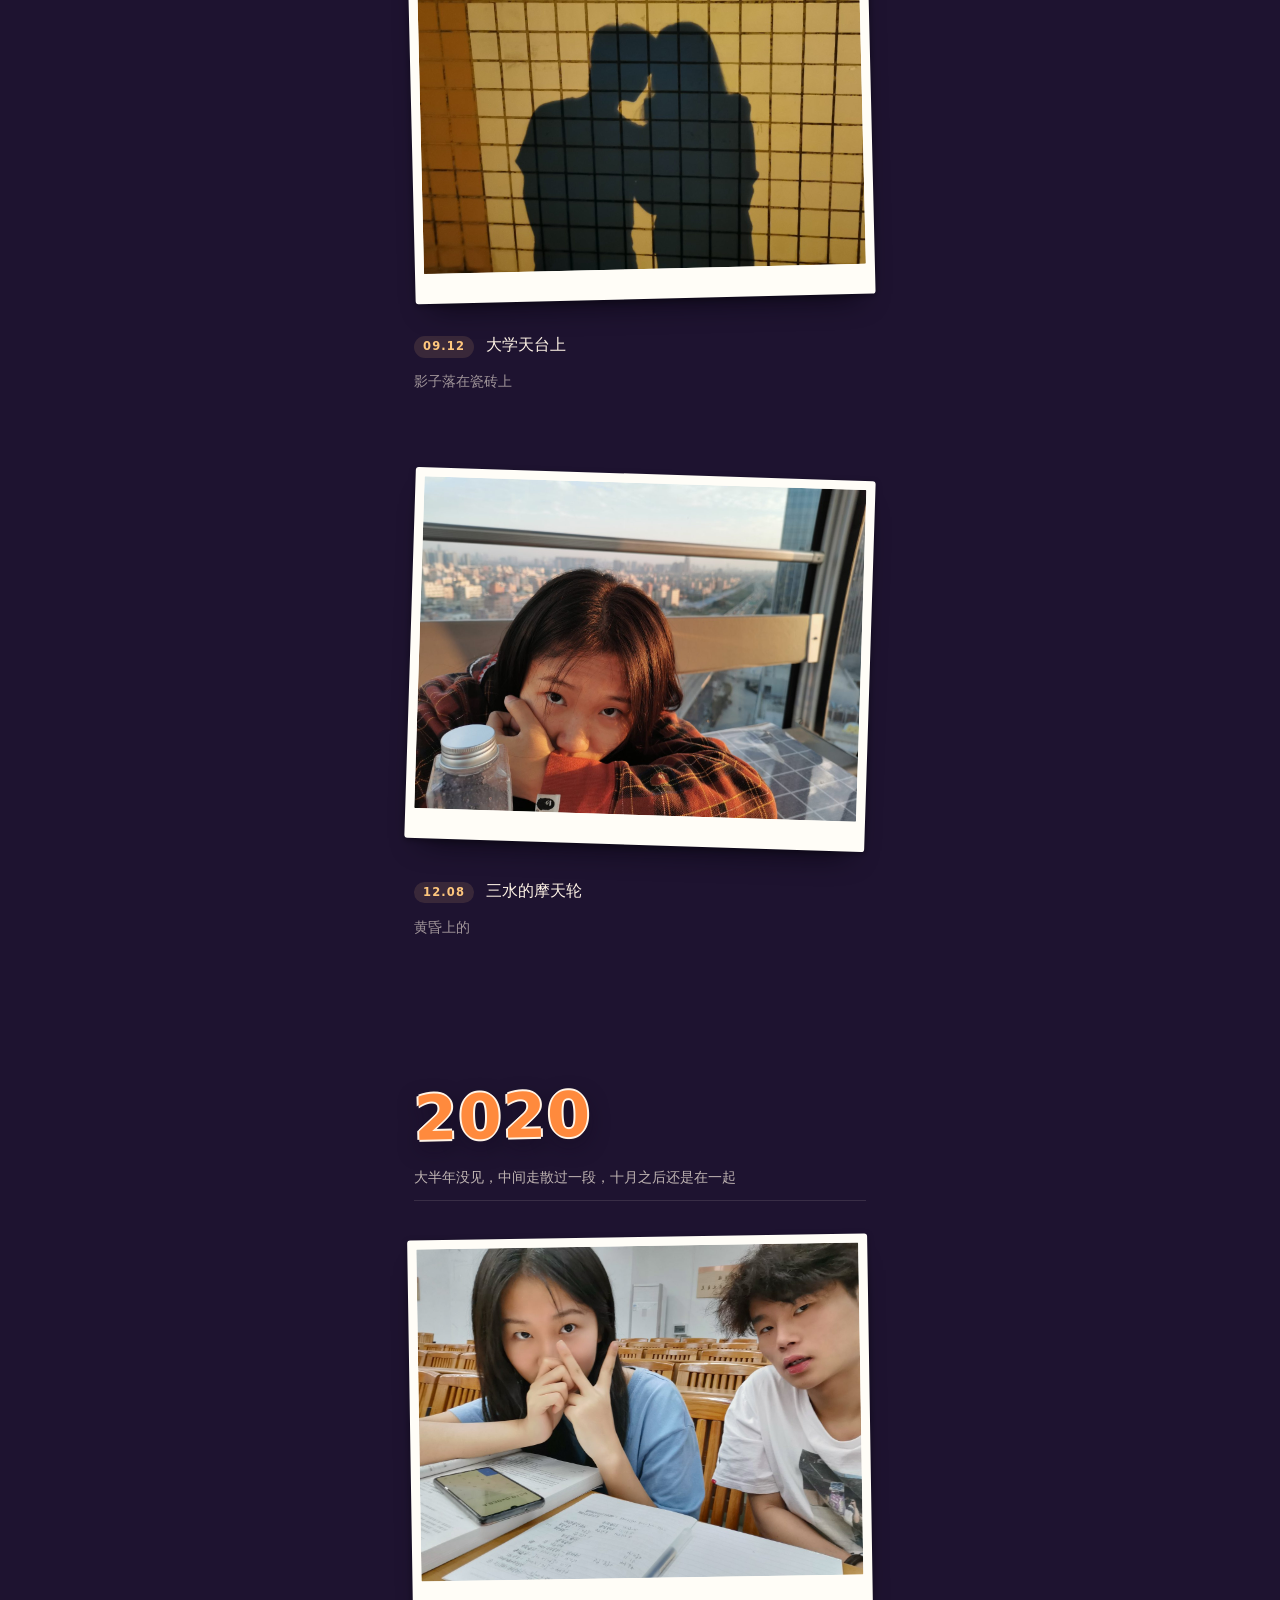
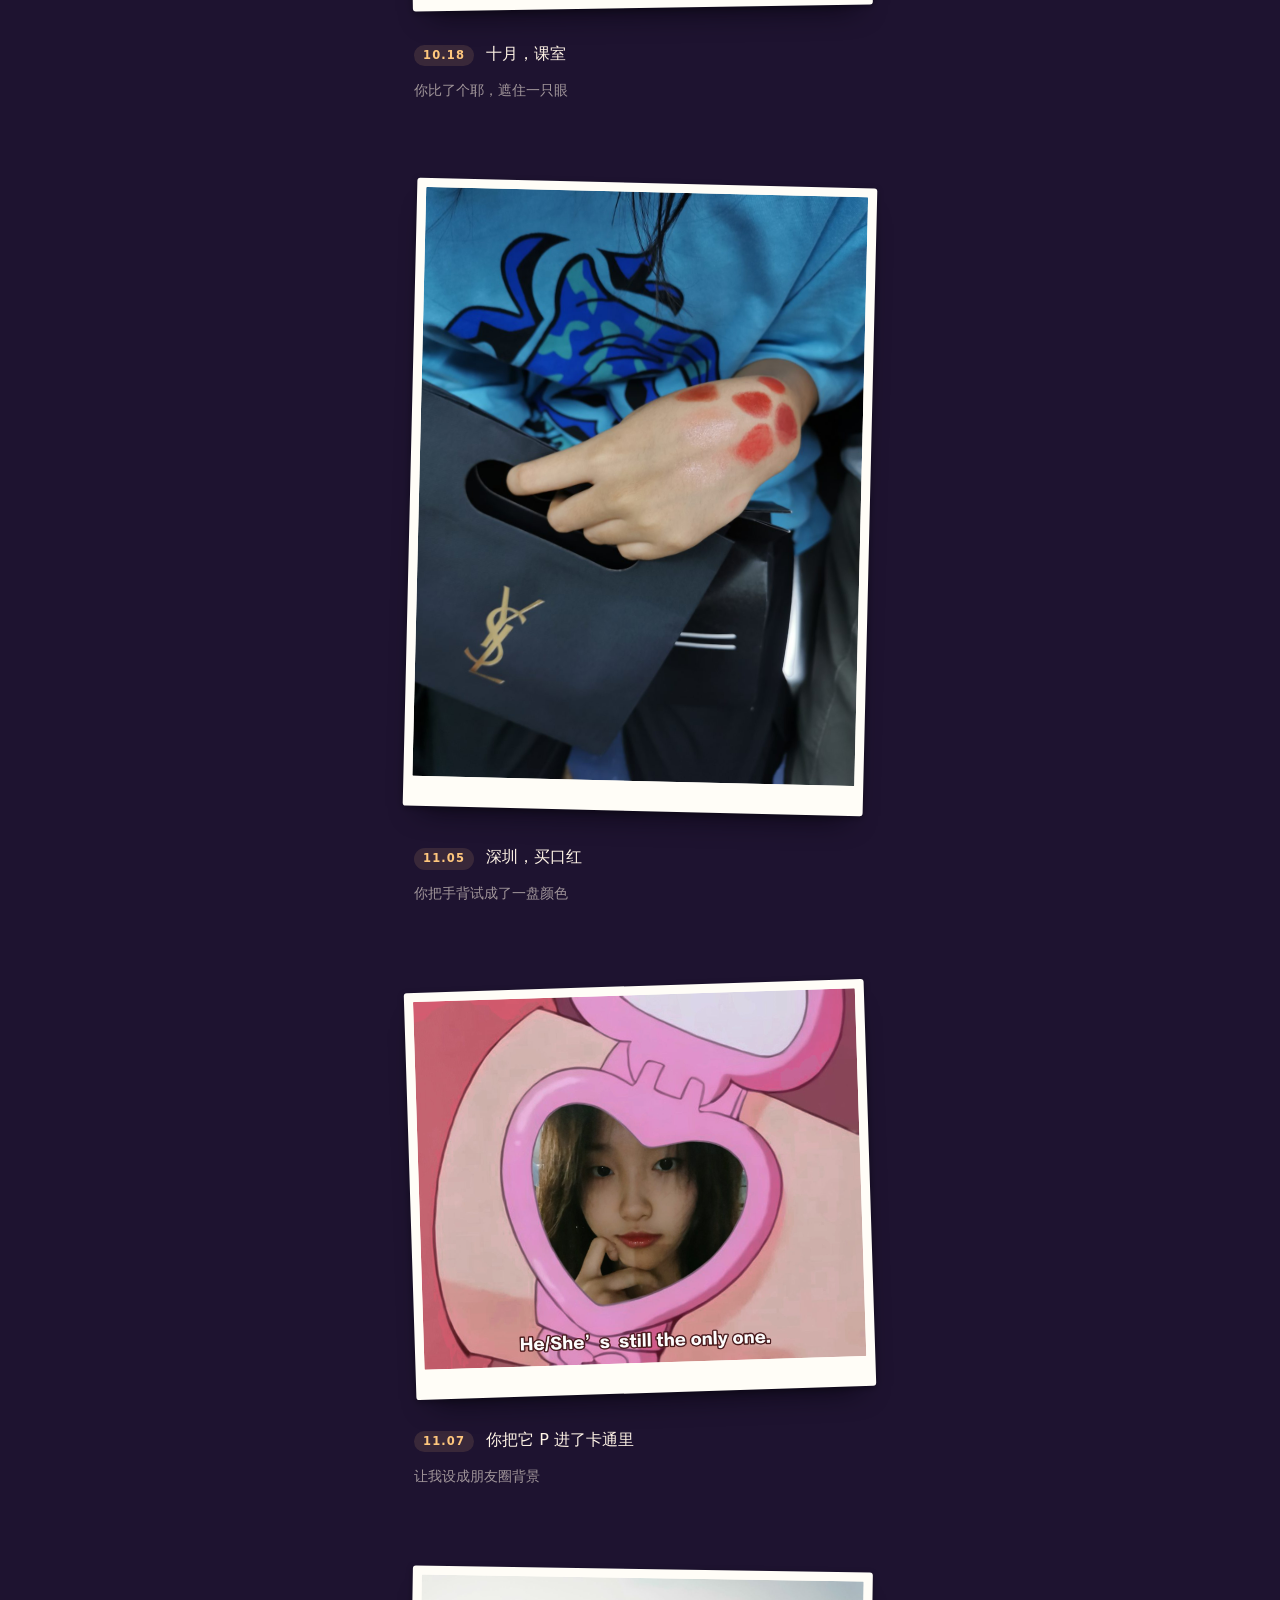
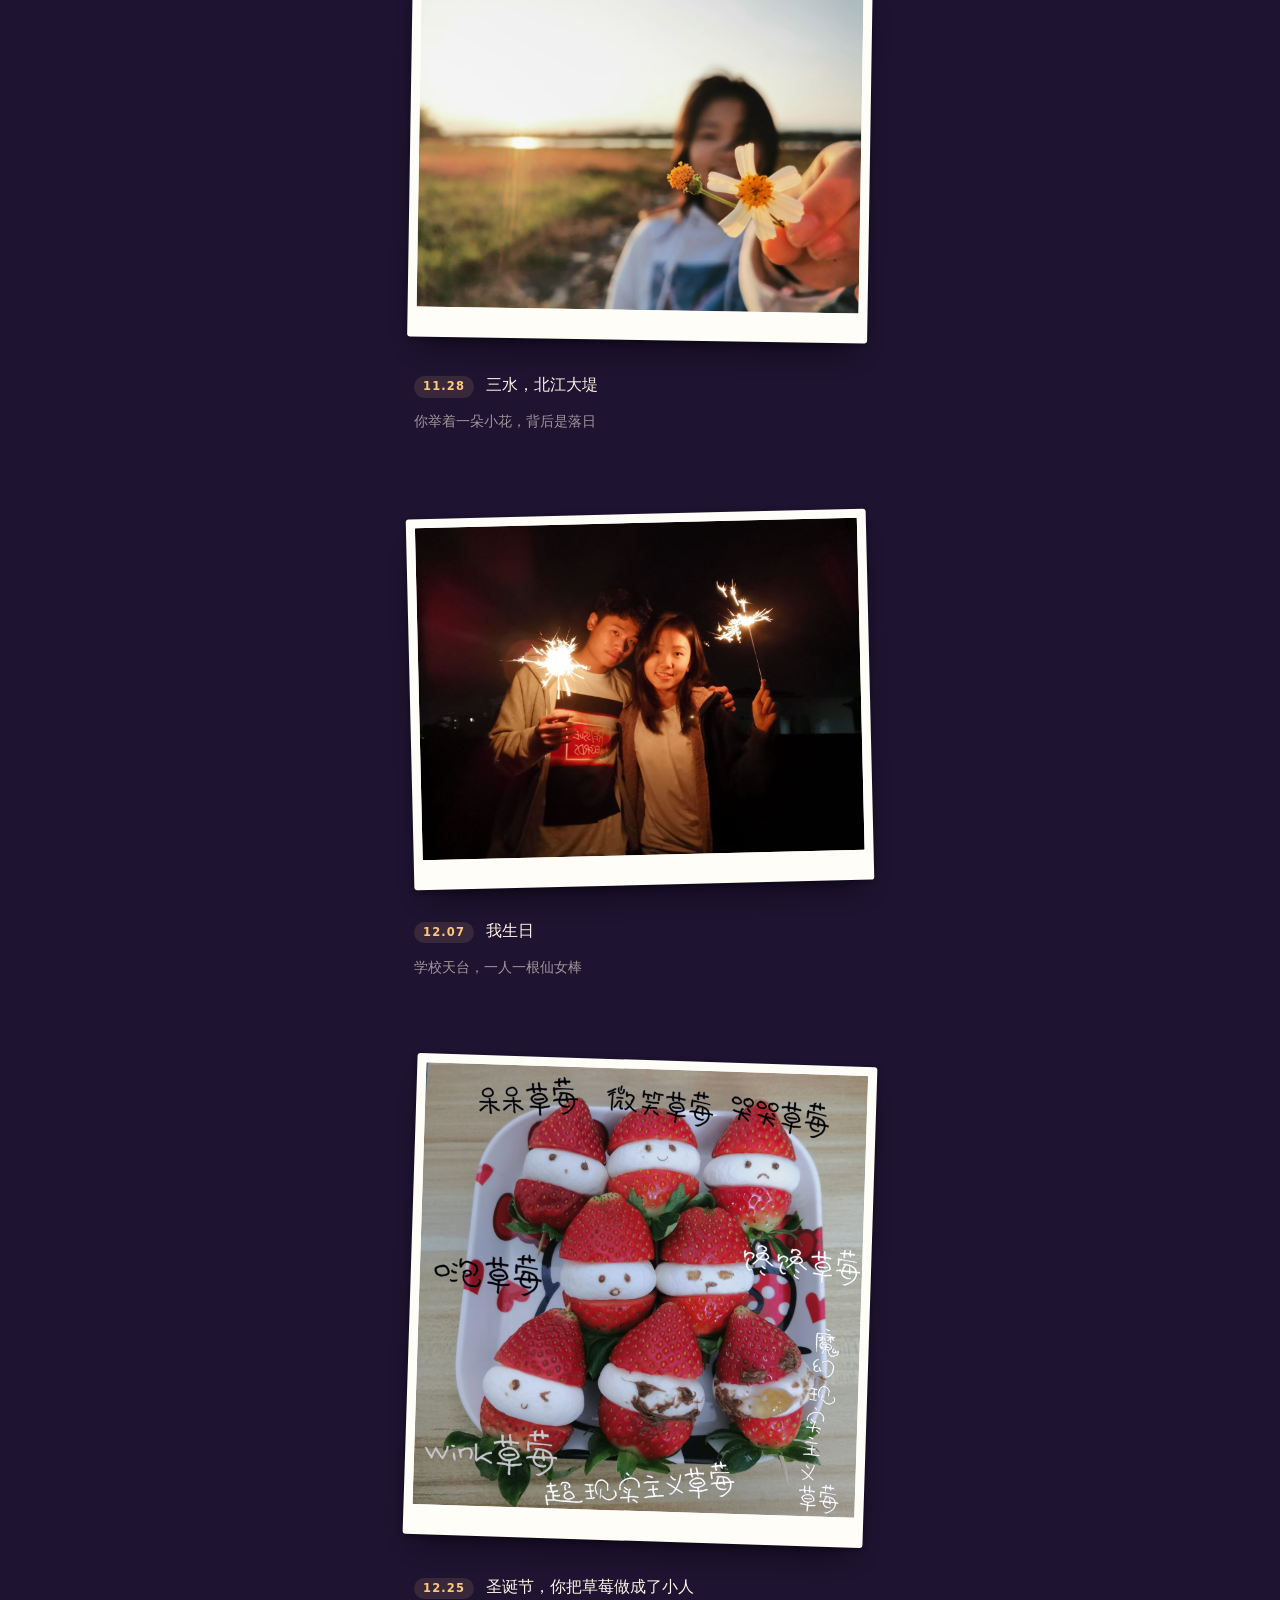
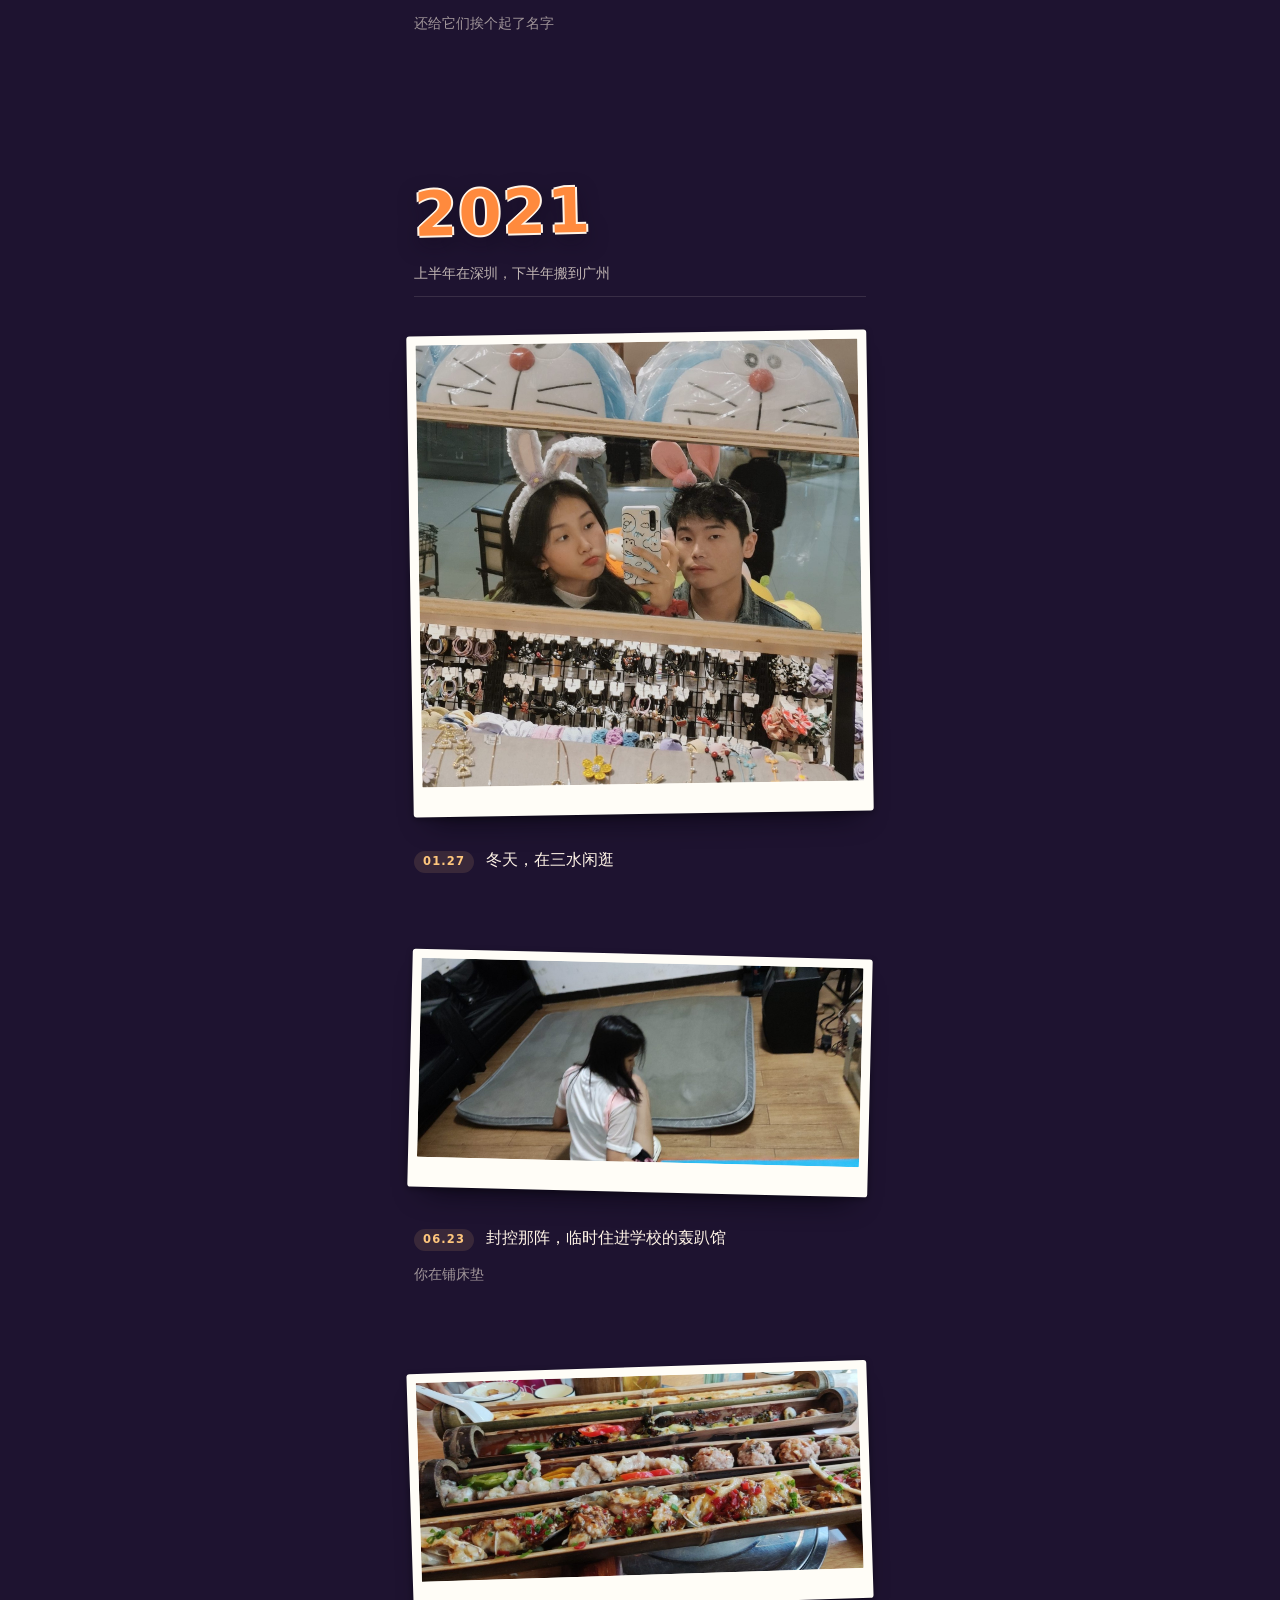
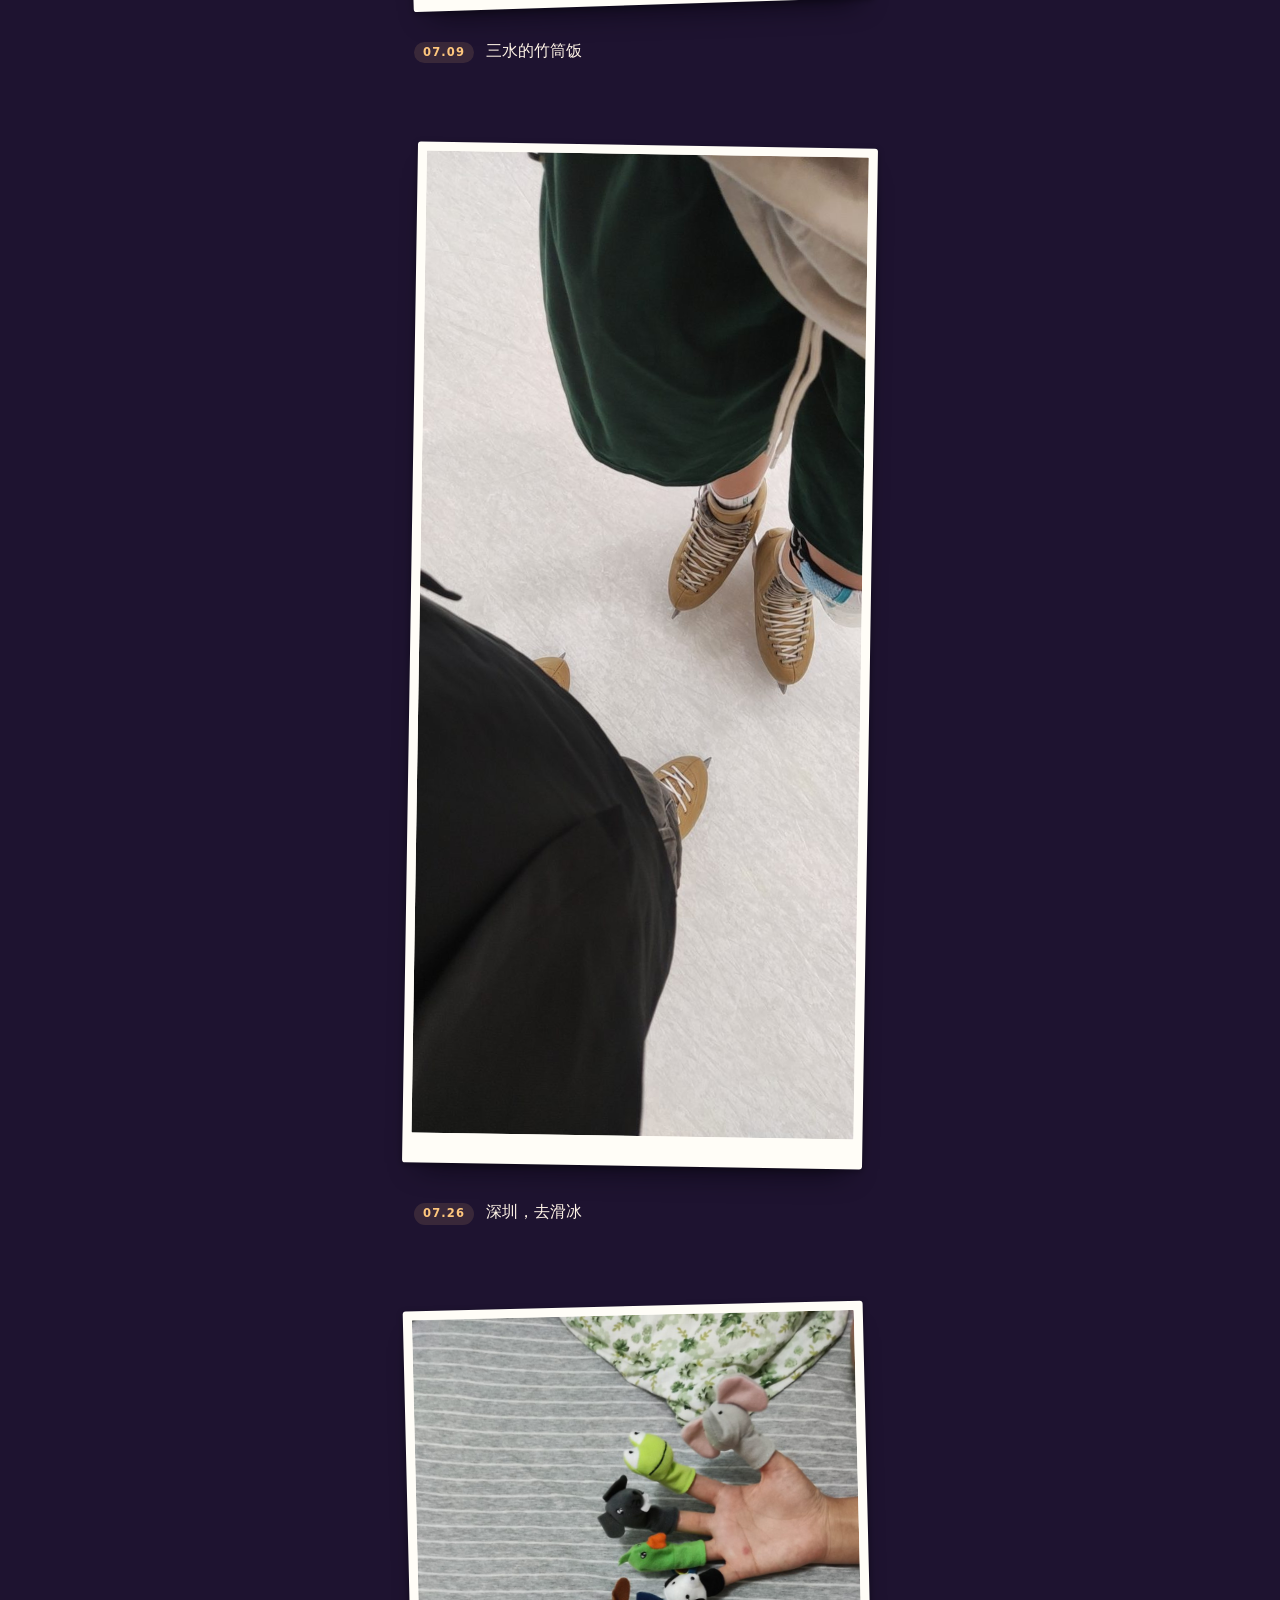
==== commit fb337366: "Mention the hamster in the letter The closing letter now says the house has neither cat nor dog yet," ====
--- a/halloween/index.html
+++ b/halloween/index.html
@@ -10,7 +10,7 @@
 <title>不给糖就捣蛋</title>
 <meta name="description" content="一张给你的小卡片">
 
-<link rel="stylesheet" href="style.css?v=25">
+<link rel="stylesheet" href="style.css?v=26">
 </head>
 <body>
 
@@ -136,8 +136,8 @@
   <p style="text-align:center;color:#FFF4E6;font:16px/1.6 sans-serif;padding:40px 20px">这个页面需要打开 JavaScript 才能看。</p>
 </noscript>
 
-<script src="photos-manifest.js?v=25"></script>
-<script src="config.js?v=25"></script>
-<script src="app.js?v=25"></script>
+<script src="photos-manifest.js?v=26"></script>
+<script src="config.js?v=26"></script>
+<script src="app.js?v=26"></script>
 </body>
 </html>
